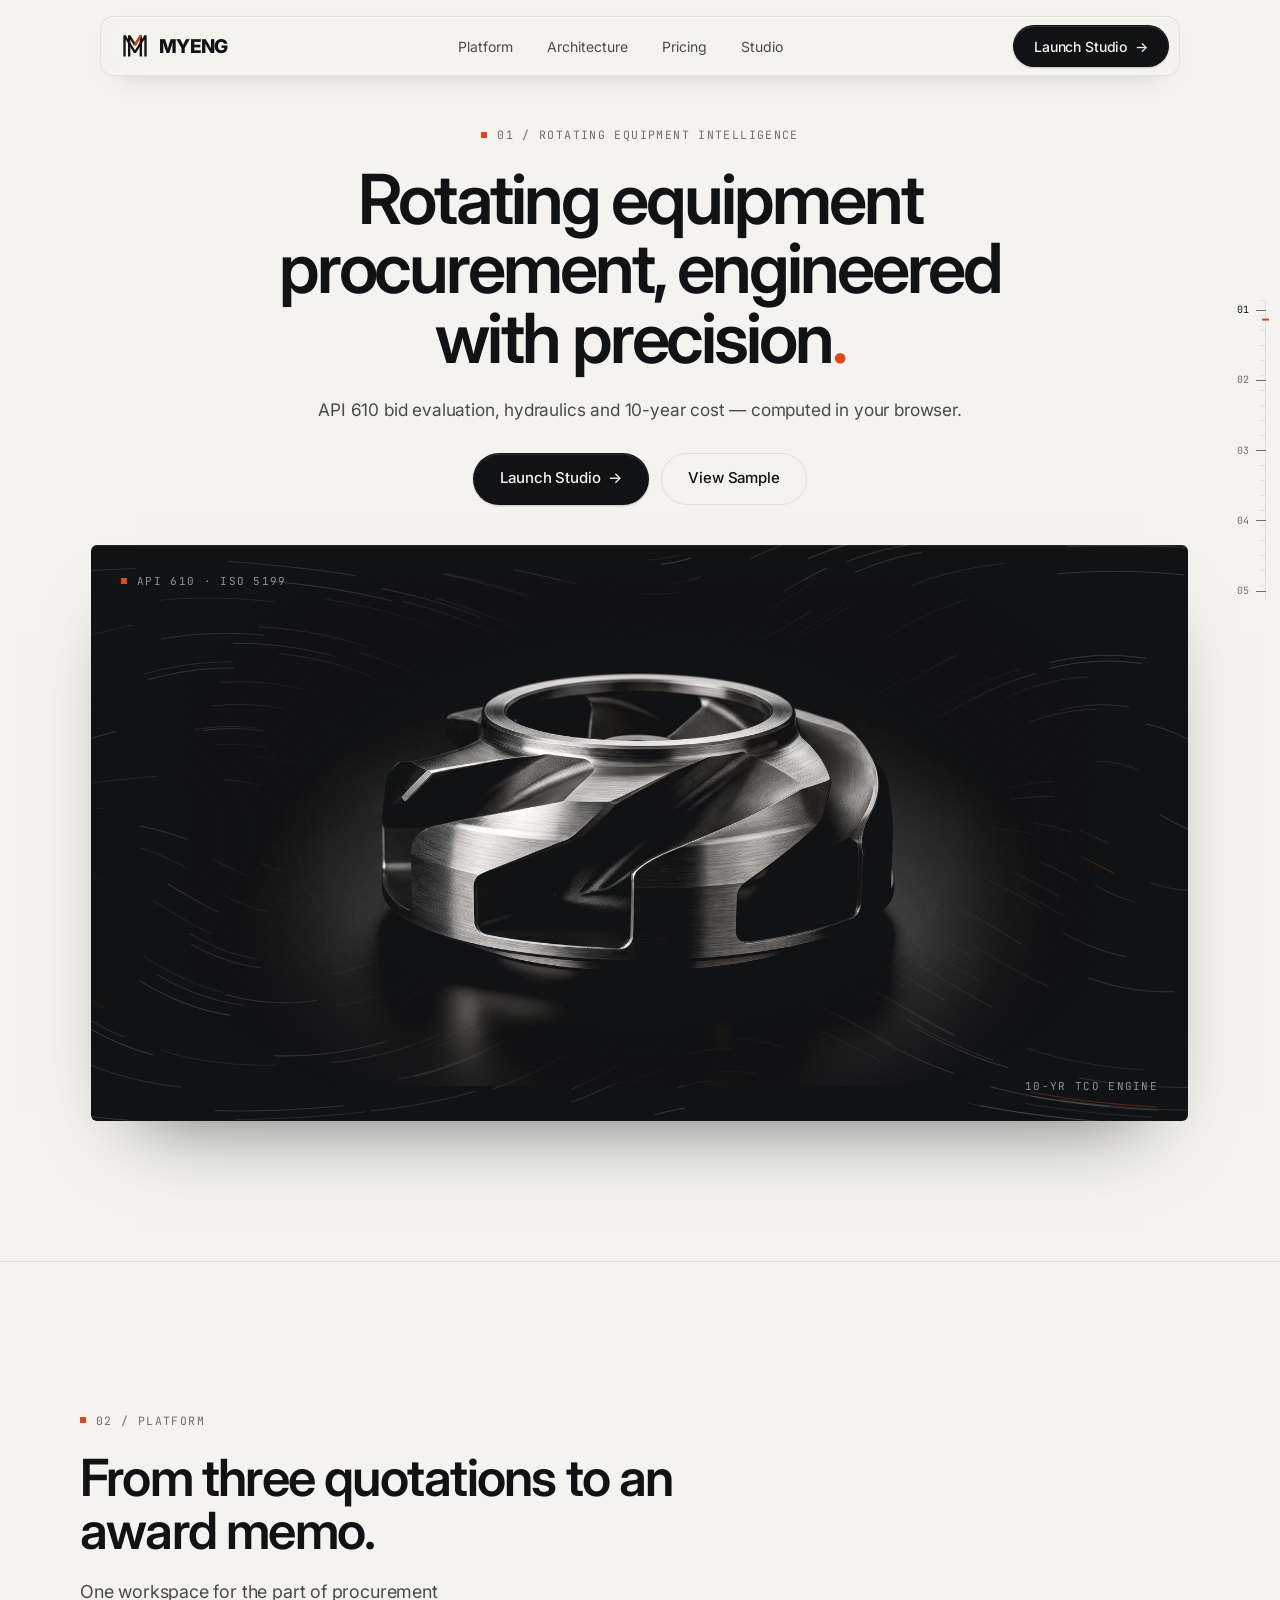
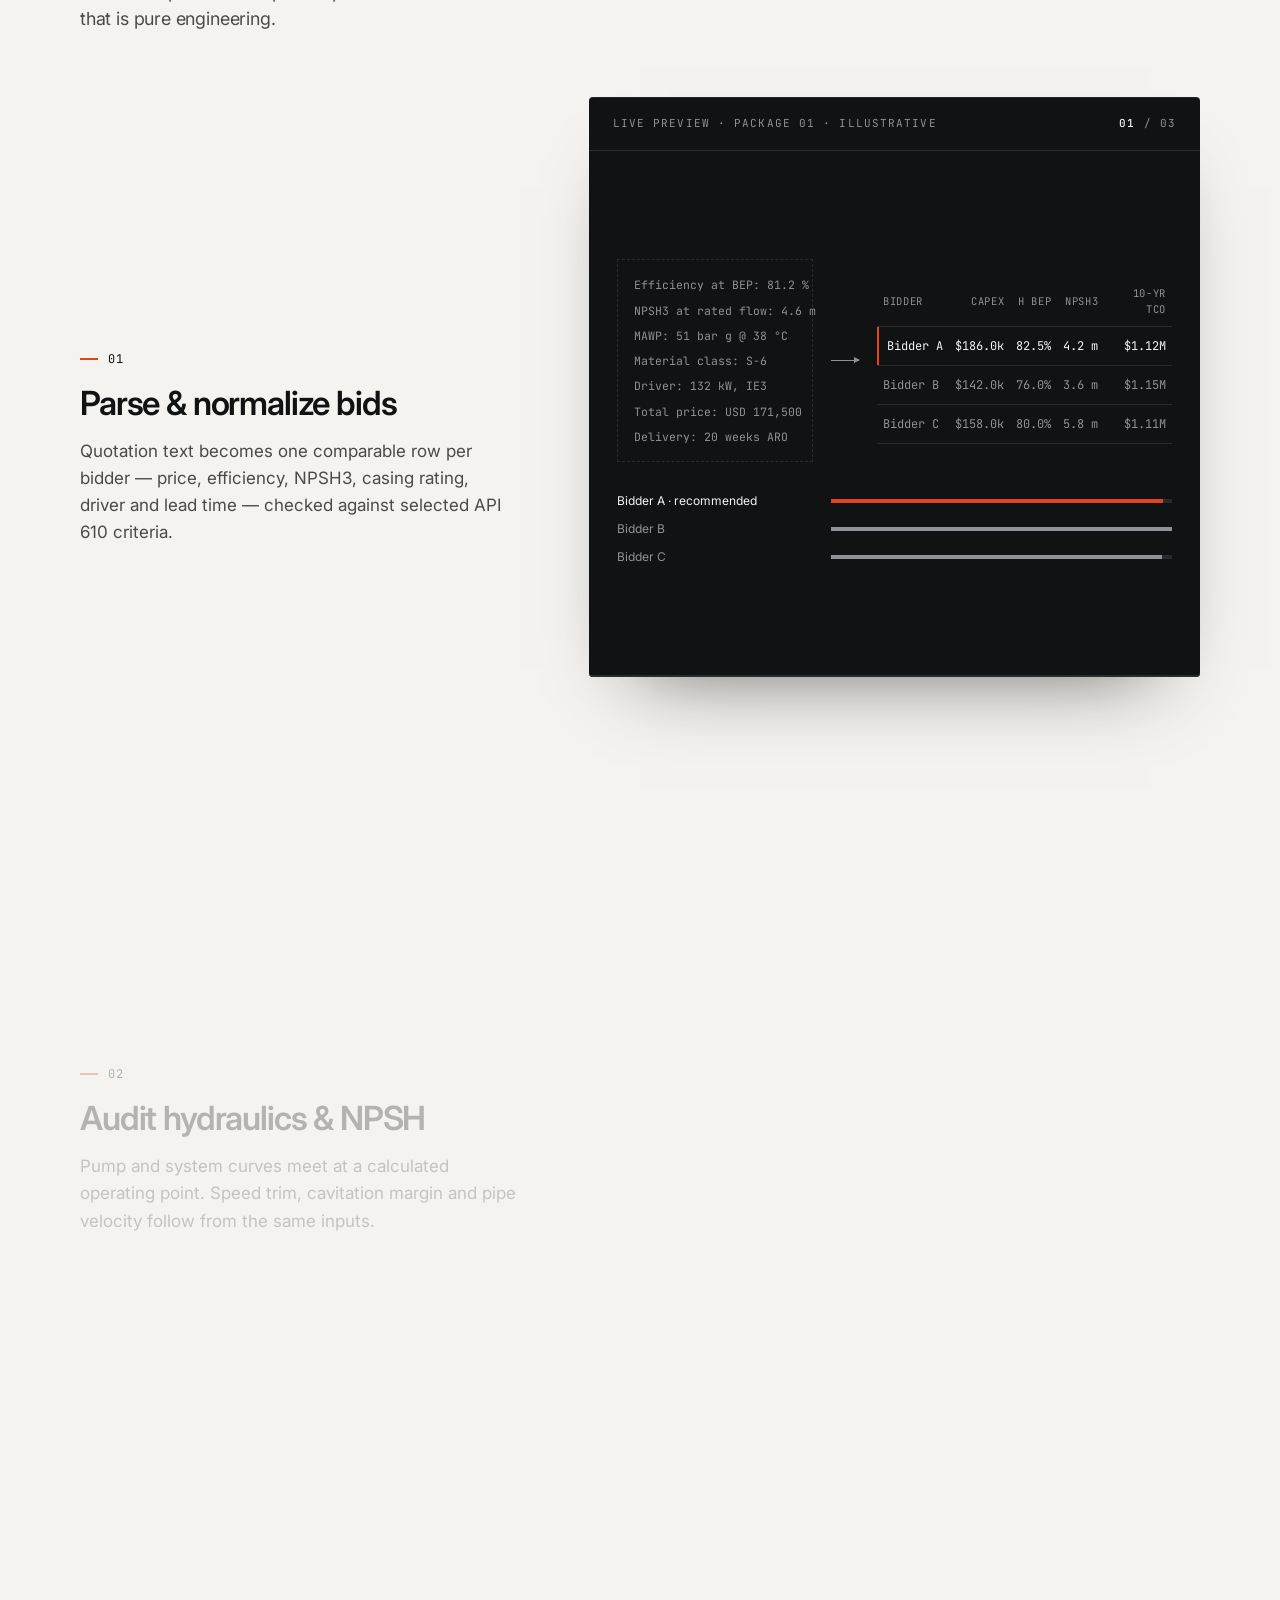
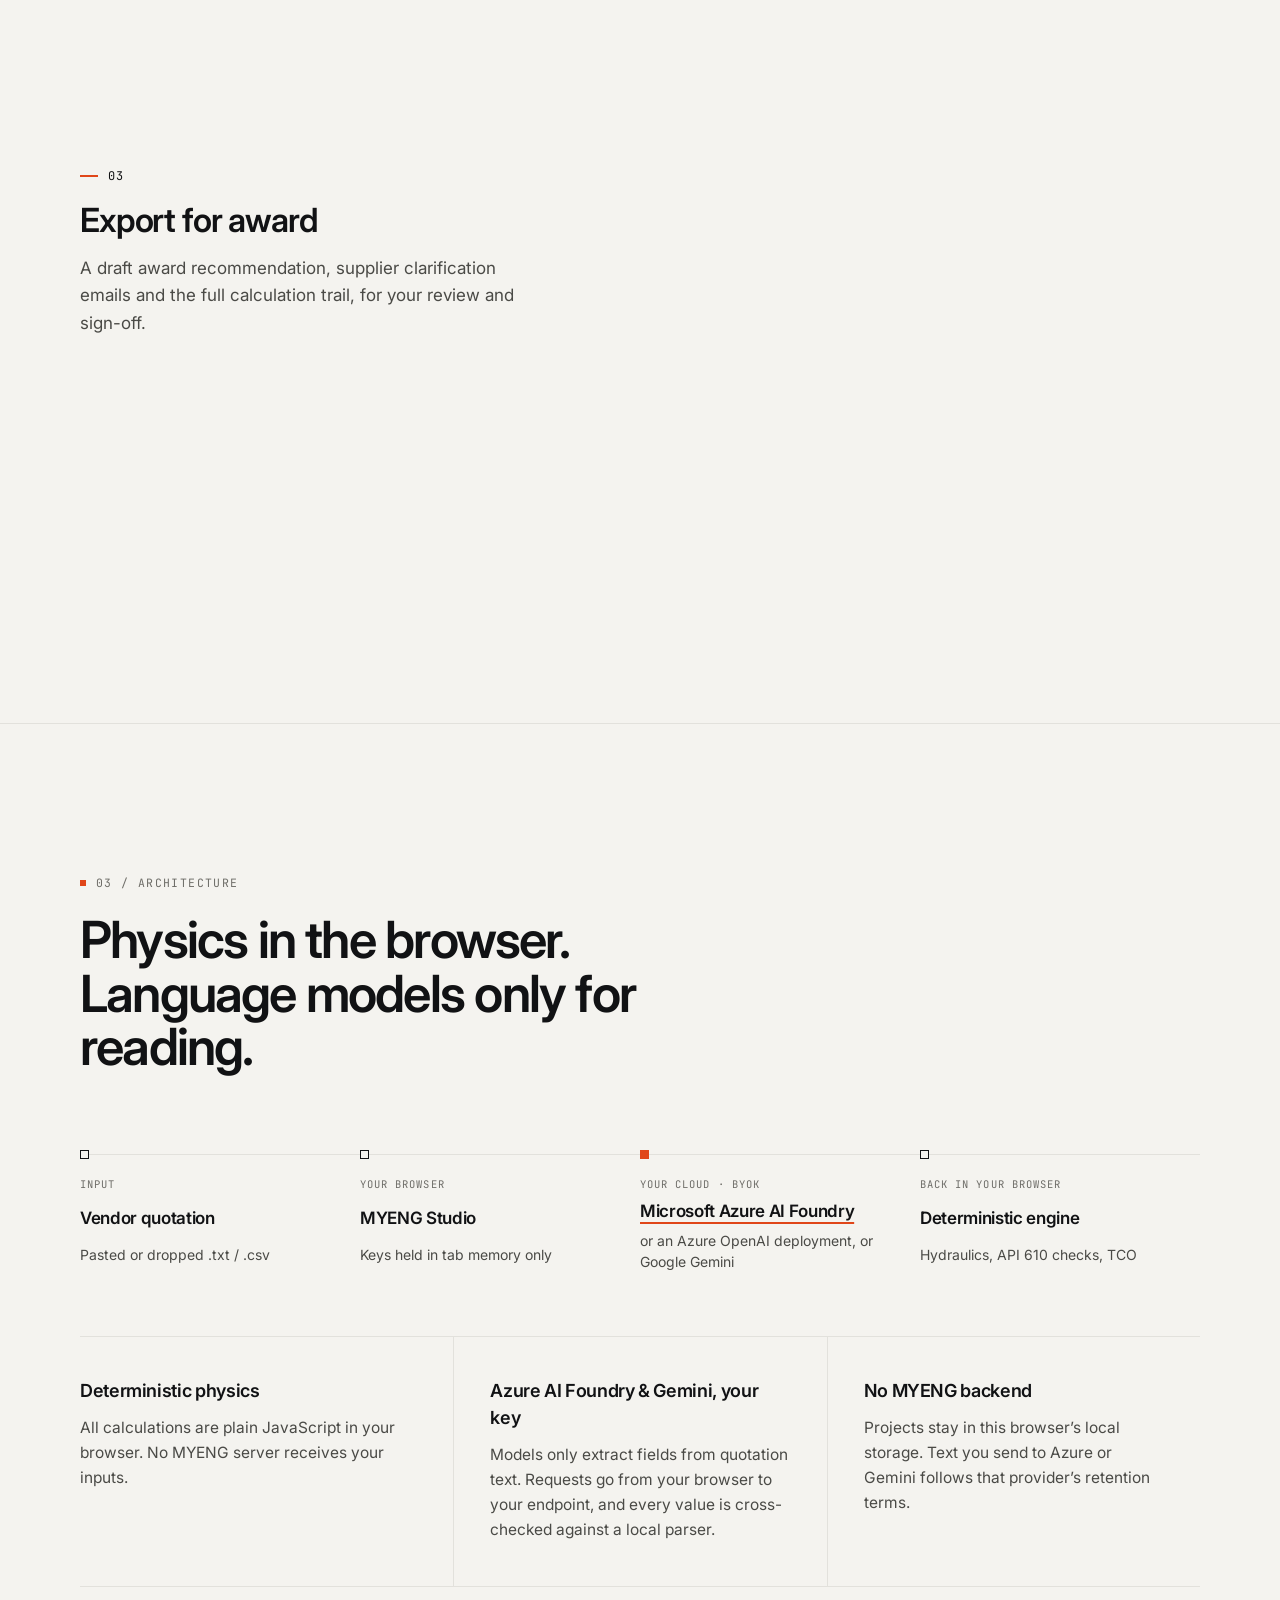
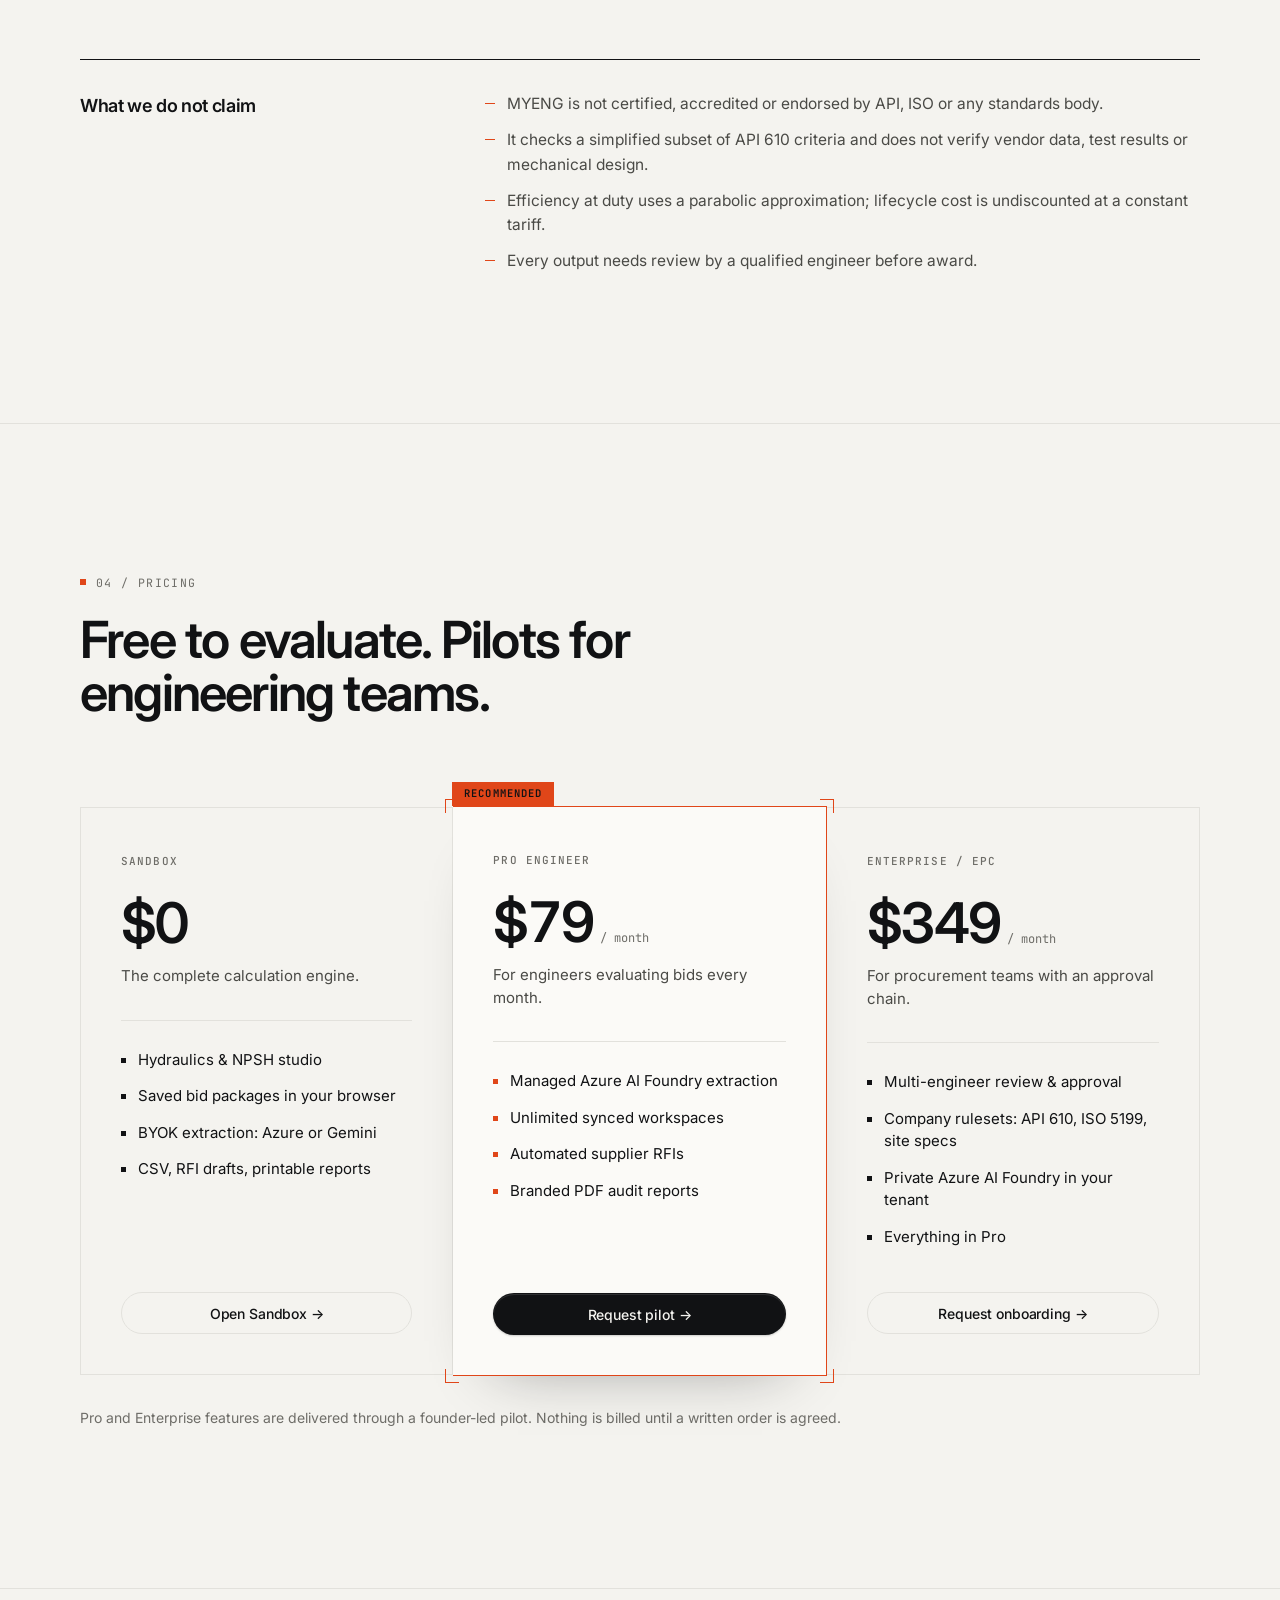
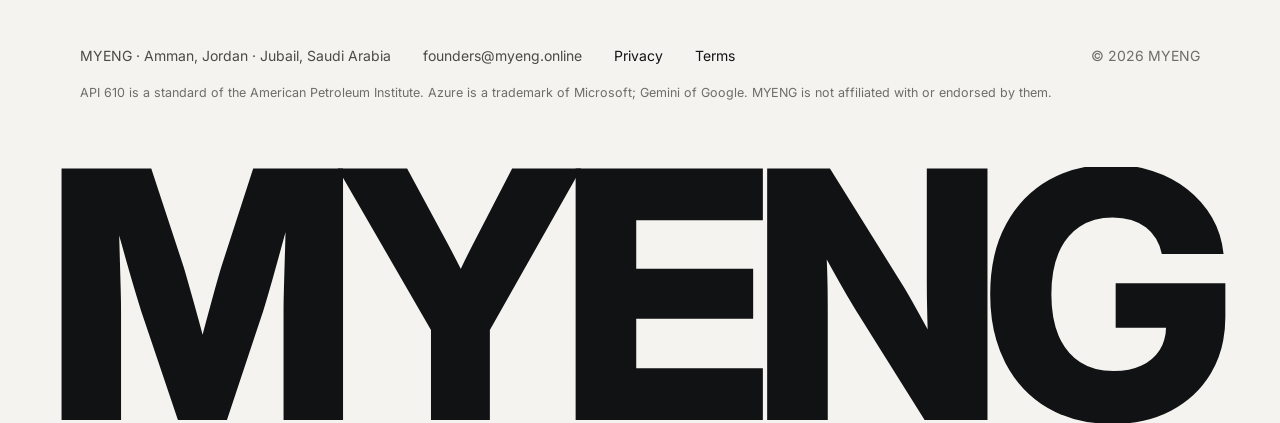
==== index.html @ e52bbe5c "Equipment twin, operating strip, and live QA fixes Live QA fixes - KPI counters: tracked tweens with" ====
<!DOCTYPE html>
<html lang="en">
<head>
<meta charset="utf-8">
<meta name="viewport" content="width=device-width, initial-scale=1">
<title>MYENG — Rotating Equipment Intelligence</title>
<meta name="description" content="Technical bid evaluation, API 610 compliance checks and 10-year lifecycle hydraulics for rotating equipment teams. Deterministic engineering math that runs in your browser.">
<link rel="canonical" href="https://myeng.online/">
<meta name="theme-color" content="#F4F3EF">
<meta property="og:type" content="website">
<meta property="og:title" content="MYENG — Rotating Equipment Intelligence">
<meta property="og:description" content="Pump technical bid evaluation, API 610 deviation checks, Darcy–Weisbach hydraulics and 10-year TCO — computed in the browser.">
<meta property="og:url" content="https://myeng.online/">
<link rel="icon" href="/favicon.svg" type="image/svg+xml">
<link rel="preconnect" href="https://fonts.googleapis.com">
<link rel="preconnect" href="https://fonts.gstatic.com" crossorigin>
<link href="https://fonts.googleapis.com/css2?family=Inter:wght@400;500;600;700;800&family=JetBrains+Mono:wght@400;500;600&display=swap" rel="stylesheet">
<link rel="stylesheet" href="/assets/css/myeng.css">
</head>
<body>

<svg width="0" height="0" style="position:absolute" aria-hidden="true" focusable="false">
  <defs>
    <symbol id="m-mark" viewBox="0 0 48 48">
      <g fill="none" stroke="currentColor" stroke-width="4" stroke-linejoin="bevel">
        <path d="M6 42V6l18 29L42 6v36"/>
        <path d="M14 42V6l10 16.1L34 6v36"/>
      </g>
      <path d="M24 22.1 34 6" fill="none" stroke="#E04619" stroke-width="4"/>
    </symbol>
  </defs>
</svg>

<a class="skip" href="#main">Skip to content</a>

<!-- =================================================================
     VIEW A — LANDING
     ================================================================= -->
<div class="site" id="site">

<header class="nav" id="top">
  <div class="nav__pill">
    <a class="brand" href="#top" aria-label="MYENG — back to top">
      <svg class="brand__mark" aria-hidden="true"><use href="#m-mark"/></svg>
      <span class="brand__word">MYENG</span>
    </a>
    <nav class="nav__links" aria-label="Primary">
      <a href="#platform">Platform</a>
      <a href="#architecture">Architecture</a>
      <a href="#pricing">Pricing</a>
      <a href="#studio" data-launch="tbe">Studio</a>
    </nav>
    <button class="pill pill--ink magnetic" type="button" data-launch="tbe">Launch Studio <span aria-hidden="true">→</span></button>
  </div>
</header>

<main id="main">

  <!-- HERO -->
  <section class="hero" aria-labelledby="hero-title" data-rail="01">
    <div class="wrap hero__text">
      <p class="eyebrow mono reveal">01 / Rotating Equipment Intelligence</p>
      <h1 class="hero__title" id="hero-title">
        <span class="ln"><span>Rotating equipment</span></span>
        <span class="ln"><span>procurement, engineered</span></span>
        <span class="ln"><span>with precision<i>.</i></span></span>
      </h1>
      <p class="hero__sub fade">API 610 bid evaluation, hydraulics and 10-year cost — computed in your browser.</p>
      <div class="hero__ctas fade">
        <button class="pill pill--ink pill--lg magnetic" type="button" data-launch="tbe">Launch Studio <span aria-hidden="true">→</span></button>
        <button class="pill pill--line pill--lg magnetic" type="button" data-load-sample>View Sample</button>
      </div>
    </div>

    <div class="wrap wrap--wide">
      <figure class="frame-hero tilt fade fade--frame" id="heroFrame" data-reticle="frame">
        <canvas class="flowfield" id="flowfield" aria-hidden="true"></canvas>
        <img src="/assets/impeller-hero.jpg" width="1600" height="893" alt="Machined closed centrifugal impeller in brushed stainless steel, photographed on black" decoding="async" fetchpriority="high">
        <figcaption class="corner corner--tl mono"><i></i>API 610 · ISO 5199</figcaption>
        <span class="corner corner--br mono" aria-hidden="true">10-YR TCO ENGINE</span>
      </figure>
    </div>
  </section>

  <!-- 02 · STORY (sticky scrollytelling) -->
  <section class="story" id="platform" aria-labelledby="story-title" data-rail="02">
    <div class="wrap">
      <header class="story__head">
        <p class="eyebrow mono reveal">02 / Platform</p>
        <h2 class="h2 reveal" id="story-title">From three quotations to an award memo.</h2>
        <p class="lead reveal">One workspace for the part of procurement that is pure engineering.</p>
      </header>
      <div class="scrolly">
        <ol class="scrolly__steps">
          <li class="sstep is-active" data-step="0">
            <span class="sstep__n mono">01</span>
            <h3>Parse &amp; normalize bids</h3>
            <p>Quotation text becomes one comparable row per bidder — price, efficiency, NPSH3, casing rating, driver and lead time — checked against selected API 610 criteria.</p>
            <div class="sstep__media" data-media="0"></div>
          </li>
          <li class="sstep" data-step="1">
            <span class="sstep__n mono">02</span>
            <h3>Audit hydraulics &amp; NPSH</h3>
            <p>Pump and system curves meet at a calculated operating point. Speed trim, cavitation margin and pipe velocity follow from the same inputs.</p>
            <div class="sstep__media" data-media="1"></div>
          </li>
          <li class="sstep" data-step="2">
            <span class="sstep__n mono">03</span>
            <h3>Export for award</h3>
            <p>A draft award recommendation, supplier clarification emails and the full calculation trail, for your review and sign-off.</p>
            <div class="sstep__media" data-media="2"></div>
          </li>
        </ol>
        <div class="scrolly__stage">
          <div class="stage" aria-hidden="true">
            <div class="stage__bar mono"><span>Live preview · Package 01 · illustrative</span><span><b id="stageIdx">01</b> / 03</span></div>
            <div class="stage__frames" id="stageFrames"></div>
            <div class="stage__prog"><i id="stageProg"></i></div>
          </div>
        </div>
      </div>
    </div>
  </section>

  <!-- 03 · ARCHITECTURE -->
  <section class="band" id="architecture" aria-labelledby="arch-title" data-rail="03">
    <div class="wrap">
      <p class="eyebrow mono reveal">03 / Architecture</p>
      <h2 class="h2 reveal" id="arch-title">Physics in the browser. Language models only for reading.</h2>

      <div class="flowline reveal" aria-label="Data flow">
        <div class="node"><span class="mono">Input</span><b>Vendor quotation</b><em>Pasted or dropped .txt / .csv</em></div>
        <div class="node"><span class="mono">Your browser</span><b>MYENG Studio</b><em>Keys held in tab memory only</em></div>
        <div class="node node--azure"><span class="mono">Your cloud · BYOK</span><b>Microsoft Azure AI Foundry</b><em>or an Azure OpenAI deployment, or Google Gemini</em></div>
        <div class="node"><span class="mono">Back in your browser</span><b>Deterministic engine</b><em>Hydraulics, API 610 checks, TCO</em></div>
      </div>

      <div class="band__row">
        <div class="band__cell reveal"><h3>Deterministic physics</h3><p>All calculations are plain JavaScript in your browser. No MYENG server receives your inputs.</p></div>
        <div class="band__cell reveal"><h3>Azure AI Foundry &amp; Gemini, your key</h3><p>Models only extract fields from quotation text. Requests go from your browser to your endpoint, and every value is cross-checked against a local parser.</p></div>
        <div class="band__cell reveal"><h3>No MYENG backend</h3><p>Projects stay in this browser’s local storage. Text you send to Azure or Gemini follows that provider’s retention terms.</p></div>
      </div>

      <div class="claims reveal">
        <h3>What we do not claim</h3>
        <ul>
          <li>MYENG is not certified, accredited or endorsed by API, ISO or any standards body.</li>
          <li>It checks a simplified subset of API 610 criteria and does not verify vendor data, test results or mechanical design.</li>
          <li>Efficiency at duty uses a parabolic approximation; lifecycle cost is undiscounted at a constant tariff.</li>
          <li>Every output needs review by a qualified engineer before award.</li>
        </ul>
      </div>
    </div>
  </section>

  <!-- 04 · PRICING -->
  <section class="pricing" id="pricing" aria-labelledby="pricing-title" data-rail="04">
    <div class="wrap">
      <p class="eyebrow mono reveal">04 / Pricing</p>
      <h2 class="h2 reveal" id="pricing-title">Free to evaluate. Pilots for engineering teams.</h2>
      <div class="plans reveal">
        <article class="plan">
          <h3>Sandbox</h3>
          <p class="price">$0</p>
          <p class="plan__line">The complete calculation engine.</p>
          <ul>
            <li>Hydraulics &amp; NPSH studio</li>
            <li>Saved bid packages in your browser</li>
            <li>BYOK extraction: Azure or Gemini</li>
            <li>CSV, RFI drafts, printable reports</li>
          </ul>
          <button class="pill pill--line pill--block" type="button" data-launch="tbe">Open Sandbox →</button>
        </article>
        <article class="plan plan--feature">
          <span class="plan__tab mono">Recommended</span>
          <h3>Pro Engineer</h3>
          <p class="price">$79<small>/ month</small></p>
          <p class="plan__line">For engineers evaluating bids every month.</p>
          <ul>
            <li>Managed Azure AI Foundry extraction</li>
            <li>Unlimited synced workspaces</li>
            <li>Automated supplier RFIs</li>
            <li>Branded PDF audit reports</li>
          </ul>
          <button class="pill pill--ink pill--block magnetic" type="button" data-pilot="pro">Request pilot →</button>
        </article>
        <article class="plan">
          <h3>Enterprise / EPC</h3>
          <p class="price">$349<small>/ month</small></p>
          <p class="plan__line">For procurement teams with an approval chain.</p>
          <ul>
            <li>Multi-engineer review &amp; approval</li>
            <li>Company rulesets: API 610, ISO 5199, site specs</li>
            <li>Private Azure AI Foundry in your tenant</li>
            <li>Everything in Pro</li>
          </ul>
          <button class="pill pill--line pill--block" type="button" data-pilot="enterprise">Request onboarding →</button>
        </article>
      </div>
      <p class="fine reveal">Pro and Enterprise features are delivered through a founder-led pilot. Nothing is billed until a written order is agreed.</p>
    </div>
  </section>
</main>

<footer class="foot" id="contact" data-rail="05">
  <div class="wrap foot__line">
    <span>MYENG · Amman, Jordan · Jubail, Saudi Arabia</span>
    <a href="mailto:founders@myeng.online">founders@myeng.online</a>
    <button class="linkbtn linkbtn--ink" type="button" data-legal="privacy">Privacy</button>
    <button class="linkbtn linkbtn--ink" type="button" data-legal="terms">Terms</button>
    <span class="foot__copy">© <span id="year">2026</span> MYENG</span>
  </div>
  <p class="wrap foot__tm">API 610 is a standard of the American Petroleum Institute. Azure is a trademark of Microsoft; Gemini of Google. MYENG is not affiliated with or endorsed by them.</p>
  <div class="wordmark" aria-hidden="true"><span>MYENG</span></div>
</footer>
</div>

<!-- Vernier scroll rail & CAD reticle (desktop, decorative) -->
<nav class="rail" id="rail" aria-label="Section index">
  <a href="#top" data-target="top"><span class="mono">01</span></a>
  <a href="#platform" data-target="platform"><span class="mono">02</span></a>
  <a href="#architecture" data-target="architecture"><span class="mono">03</span></a>
  <a href="#pricing" data-target="pricing"><span class="mono">04</span></a>
  <a href="#contact" data-target="contact"><span class="mono">05</span></a>
  <i class="rail__ind" id="railInd" aria-hidden="true"></i>
</nav>
<div class="reticle" id="reticle" aria-hidden="true"><i></i><span class="reticle__lab mono" id="reticleLab"></span></div>

<!-- =================================================================
     VIEW B — FULL-SCREEN STUDIO  (#studio)
     ================================================================= -->
<section class="app" id="app" aria-label="MYENG Studio" tabindex="-1" inert>
  <header class="app__bar">
    <button class="app__back" type="button" id="btnBack"><span aria-hidden="true">←</span> Back to site</button>
    <div class="app__brand">
      <svg class="brand__mark" aria-hidden="true"><use href="#m-mark"/></svg>
      <span class="brand__word">MYENG</span>
      <span class="app__title mono">Studio</span>
    </div>
    <div class="proj" id="proj">
      <button class="proj__btn" type="button" id="projBtn" aria-haspopup="true" aria-expanded="false" aria-controls="projMenu">
        <span class="proj__k mono">Bid package</span>
        <span class="proj__name" id="projName">—</span>
        <span class="proj__caret" aria-hidden="true"></span>
      </button>
      <div class="proj__menu" id="projMenu" hidden>
        <p class="proj__h mono">Bid packages · saved in this browser</p>
        <ul class="proj__list" id="projList"></ul>
        <div class="proj__rename" id="projRenameWrap" hidden>
          <label class="sr" for="projRename">Package name</label>
          <input type="text" id="projRename" maxlength="90" autocomplete="off">
          <button class="pill pill--verm" type="button" id="projRenameSave">Save</button>
        </div>
        <div class="proj__actions">
          <button type="button" data-pa="rename">Rename</button>
          <button type="button" data-pa="duplicate">Duplicate</button>
          <button type="button" data-pa="delete">Delete</button>
        </div>
        <p class="proj__h mono">New from template</p>
        <div class="proj__new">
          <button type="button" data-pa="new" data-t="p01">API 610 process pump · 420 m³/h @ 68 m</button>
          <button type="button" data-pa="new" data-t="p02">ISO 5199 cooling water · 180 m³/h @ 42 m</button>
        </div>
        <p class="proj__note">Stored with localStorage on this device only. Never uploaded. <button class="linkbtn" type="button" data-pa="clear">Clear local data</button></p>
      </div>
    </div>
    <div class="tabs" role="tablist" aria-label="Studio workspaces">
      <button role="tab" id="tab-tbe" aria-controls="panel-tbe" aria-selected="true" data-tab="tbe">TBE Matrix</button>
      <button role="tab" id="tab-hyd" aria-controls="panel-hyd" aria-selected="false" tabindex="-1" data-tab="hyd">Hydraulics &amp; NPSH</button>
      <button role="tab" id="tab-ai" aria-controls="panel-ai" aria-selected="false" tabindex="-1" data-tab="ai">Datasheet Parser</button>
      <span class="tabs__ink" aria-hidden="true"></span>
    </div>
    <button class="pill pill--verm" type="button" id="btnAudit">Export Audit Report</button>
  </header>
  <div class="app__case mono">
    <span><b class="tag" id="caseTag">Illustrative template</b> <span id="caseTitle">—</span> · <span id="tabHorizon">10</span>-yr horizon <span class="saved" id="savedState"></span></span>
    <span class="app__caseactions">
      <span class="dim">Every field is editable · autosaved locally</span>
      <button class="linkbtn" type="button" id="btnResetTpl">Reset to template</button>
    </span>
  </div>
  <div class="app__body">
      <!-- TAB 1 — TBE -->
      <div class="tabpanel" role="tabpanel" id="panel-tbe" aria-labelledby="tab-tbe">
        <div class="tbe">
          <aside class="controls controls--2">
            <div class="ctl-group">
              <h3 class="ctl-h mono">Duty &amp; Economics</h3>
              <div id="dutySliders"></div>
            </div>
            <details class="ctl-group basis" open>
              <summary class="ctl-h mono">Project Basis &amp; Spec Limits</summary>
              <div class="fields">
                <label class="field"><span>Fluid density ρ</span><input type="number" step="1" min="500" data-path="basis.rho"><em>kg/m³</em></label>
                <label class="field"><span>Min. efficiency at duty</span><input type="number" step="0.5" min="0" data-path="basis.minEff"><em>%</em></label>
                <label class="field"><span>Required material class</span><select data-path="basis.material" data-type="text" id="reqMaterial"></select><em>API 610</em></label>
                <label class="field"><span>Min. casing MAWP</span><input type="number" step="1" min="0" data-path="basis.minMawp"><em>bar(g)</em></label>
                <label class="field"><span>Max. lead time</span><input type="number" step="1" min="1" data-path="basis.maxLead"><em>weeks</em></label>
                <label class="field"><span>Grid emission factor</span><input type="number" step="0.01" min="0" data-path="basis.ef"><em>kg CO₂/kWh</em></label>
              </div>
              <p class="note">NPSHa for the matrix (<b class="mono" id="tbeNpsha">—</b>) is taken from the suction system in the Hydraulics tab at rated flow.</p>
            </details>
          </aside>

          <div class="tbe__main">
            <div class="kpis" id="tbeKpis"></div>
            <div class="estrip" id="estrip" aria-label="Operating twin for the recommended bid">
              <canvas class="estrip__imp" id="stripImp" aria-hidden="true"></canvas>
              <div class="estrip__txt">
                <span class="estrip__k mono">Operating twin · recommended bid</span>
                <b id="stripName">—</b>
                <span class="estrip__meta mono" id="stripMeta">—</span>
              </div>
              <div class="estrip__bar">
                <div class="ebar" aria-hidden="true"><span class="ebar__capex" id="ebCapex"></span><span class="ebar__energy" id="ebEnergy"></span><span class="ebar__maint" id="ebMaint"></span></div>
                <div class="ebar__leg mono"><span><i class="lg lg--capex"></i>CapEx <b id="ebCapexP">—</b></span><span><i class="lg lg--energy"></i>Electricity <b id="ebEnergyP">—</b></span><span><i class="lg lg--maint"></i>Maintenance <b id="ebMaintP">—</b></span></div>
              </div>
            </div>
            <div class="matrix-wrap" tabindex="0" aria-label="Technical bid evaluation matrix (scrolls horizontally on small screens)">
              <table class="matrix" id="matrix"></table>
            </div>
            <div class="tco-bars" id="tcoBars" aria-label="Lifecycle cost composition"></div>
            <div class="deliverables">
              <span class="mono dim">Procurement deliverables</span>
              <div class="deliverables__btns">
                <button class="btn btn--paper" type="button" id="btnAward">Award Recommendation Report</button>
                <button class="btn btn--ghost" type="button" id="btnRfi">Supplier RFI Email Draft</button>
                <button class="btn btn--ghost" type="button" id="btnCsv">Export CSV</button>
              </div>
            </div>
            <details class="formulas">
              <summary class="mono">Formulas &amp; assumptions</summary>
              <div class="formulas__body mono">
                <p>P<sub>h</sub> = ρ · g · Q · H / 3.6×10⁶ [kW], g = 9.81 m/s²</p>
                <p>η<sub>duty</sub> = η<sub>BEP</sub> · r(2 − r), r = Q / Q<sub>BEP</sub> — parabolic part-load approximation</p>
                <p>P<sub>shaft</sub> = P<sub>h</sub> / η<sub>duty</sub> · P<sub>in</sub> = P<sub>h</sub> / (η<sub>duty</sub> · η<sub>motor</sub>)</p>
                <p>E<sub>yr</sub> = P<sub>in</sub> · hours · tariff · TCO = CapEx + n·E<sub>yr</sub> + n·Maint (undiscounted, constant tariff)</p>
                <p>CO₂ = P<sub>in</sub> · hours · EF / 1000 [t/yr]</p>
                <p>Driver check (API 610): nameplate ≥ P<sub>shaft</sub> × 1.25 (&lt;22 kW) / 1.15 (22–55 kW) / 1.10 (&gt;55 kW)</p>
                <p>Rated flow 80–110% of BEP (minor), outside 70–120% (major) · NPSH margin ≥ 1.0 m · Material class ranking simplified from API 610 Annex H</p>
                <p>Recommendation = lowest TCO among bids with no major deviation. Commercial flags do not affect compliance.</p>
              </div>
            </details>
          </div>
        </div>
      </div>

      <!-- TAB 2 — HYDRAULICS -->
      <div class="tabpanel" role="tabpanel" id="panel-hyd" aria-labelledby="tab-hyd" hidden>
        <div class="hyd">
          <aside class="controls controls--3">
            <div class="ctl-group">
            <h3 class="ctl-h mono">Discharge System</h3>
            <div class="fields">
              <label class="field"><span>Pipe ID</span><input type="number" step="0.1" min="10" data-path="hyd.D"><em>mm</em></label>
              <label class="field"><span>Equivalent length</span><input type="number" step="1" min="1" data-path="hyd.L"><em>m</em></label>
              <label class="field"><span>Absolute roughness ε</span><input type="number" step="0.005" min="0" data-path="hyd.eps"><em>mm</em></label>
              <label class="field"><span>Static head</span><input type="number" step="0.5" data-path="hyd.zStatic" data-allow-neg><em>m</em></label>
              <label class="field"><span>Minor losses ΣK</span><input type="number" step="0.5" min="0" data-path="hyd.K"><em>—</em></label>
              <label class="field"><span>Dynamic viscosity μ</span><input type="number" step="0.1" min="0.01" data-path="hyd.mu"><em>cP</em></label>
              <label class="field"><span>Fluid density ρ</span><input type="number" step="1" min="500" data-path="basis.rho"><em>kg/m³</em></label>
            </div>
            </div>
            <div class="ctl-group">
            <h3 class="ctl-h mono">Suction / NPSH</h3>
            <div class="fields">
              <label class="field"><span>Suction vessel pressure</span><input type="number" step="0.1" min="1" data-path="hyd.Psurf"><em>kPa abs</em></label>
              <label class="field"><span>Vapour pressure</span><input type="number" step="0.01" min="0" data-path="hyd.Pvap"><em>kPa abs</em></label>
              <label class="field"><span>Liquid level above impeller eye</span><input type="number" step="0.1" data-path="hyd.zs" data-allow-neg><em>m</em></label>
              <label class="field"><span>Suction pipe ID</span><input type="number" step="0.1" min="10" data-path="hyd.Ds"><em>mm</em></label>
              <label class="field"><span>Suction length</span><input type="number" step="0.5" min="0" data-path="hyd.Ls"><em>m</em></label>
              <label class="field"><span>Suction ΣK</span><input type="number" step="0.1" min="0" data-path="hyd.Ks"><em>—</em></label>
            </div>
            </div>
            <div class="ctl-group">
            <h3 class="ctl-h mono">Pump</h3>
            <div class="fields">
              <label class="field field--wide field--vendor"><span>Pump curve from bid</span><select id="hydVendor"></select></label>
              <label class="field"><span>Shutoff / rated head</span><input type="number" step="0.01" min="1.02" data-path="hyd.shutoff"><em>×</em></label>
              <label class="field"><span>VFD efficiency</span><input type="number" step="0.5" min="50" max="100" data-path="hyd.vfdEff"><em>%</em></label>
            </div>
            </div>
          </aside>

          <div class="hyd__main">
            <section class="twin" id="twin" aria-label="Live equipment telemetry twin">
              <header class="twin__head mono">
                <span><i class="tick"></i>Live equipment telemetry twin</span>
                <span class="twin__alerts" id="twinAlerts" aria-live="polite"></span>
              </header>
              <div class="twin__stage">
                <canvas id="twinCanvas" role="img" aria-label="Cross-section of the active pump train: suction, rotating impeller, volute, discharge, motor and VFD, animated from the current hydraulic results"></canvas>
              </div>
              <dl class="twin__tags" id="twinTags"></dl>
            </section>
            <div class="chart-card">
              <div class="chart-card__head mono">
                <span>H–Q · System resistance · Operating point</span>
                <span class="legend"><i class="key key--v"></i>Pump @ speed <i class="key key--vd"></i>Pump 100% <i class="key key--w"></i>System <i class="key key--g"></i><span class="nt">η</span></span>
              </div>
              <div class="chart-host">
                <svg id="hqChart" class="chart" viewBox="0 0 760 440" role="img" aria-label="Interactive pump head-capacity and system resistance chart"></svg>
                <div class="chart-tip mono" id="chartTip" hidden></div>
              </div>
              <div id="vfdSlider" class="vfd"></div>
            </div>
            <div class="hyd__readouts" id="hydReadouts"></div>
            <div class="checks" id="hydChecks"></div>
          </div>
        </div>
      </div>

      <!-- TAB 3 — PARSER -->
      <div class="tabpanel" role="tabpanel" id="panel-ai" aria-labelledby="tab-ai" hidden>
        <div class="parser">
          <div class="parser__input">
            <div class="parser__head">
              <h3 class="ctl-h mono">Raw vendor quotation text</h3>
              <div class="parser__head-btns">
                <button class="btn btn--ghost btn--sm" type="button" id="btnUpload">Upload .txt / .csv</button>
                <input type="file" id="fileQuote" accept=".txt,.csv,text/plain,text/csv" hidden>
                <button class="btn btn--ghost btn--sm" type="button" id="btnSampleQuote">Insert Sample Raw Vendor Quote</button>
                <button class="btn btn--ghost btn--sm" type="button" id="btnClearQuote">Clear</button>
              </div>
            </div>
            <div class="drop" id="dropZone">
              <textarea id="quoteText" class="mono" spellcheck="false" aria-label="Raw vendor quotation text" placeholder="Paste the technical/commercial section of a pump quotation — or drop a .txt / .csv file here…"></textarea>
              <div class="drop__overlay mono" aria-hidden="true"><span>Drop .txt or .csv to load</span></div>
            </div>
            <p class="note">Text is processed in this tab. With the local parser nothing leaves your browser. With a cloud provider, the text is sent directly from your browser to the endpoint you configure, under your account and that provider's data terms.</p>
          </div>

          <div class="parser__cfg">
            <h3 class="ctl-h mono">Extraction engine</h3>
            <div class="seg" role="radiogroup" aria-label="Extraction engine">
              <label><input type="radio" name="engine" value="local" checked><span>Local parser</span></label>
              <label><input type="radio" name="engine" value="azure"><span>Microsoft Azure</span></label>
              <label><input type="radio" name="engine" value="gemini"><span>Google Gemini</span></label>
            </div>

            <div class="engine-cfg" data-engine="local">
              <p class="note">Deterministic regular-expression parser. Recognises common quotation phrasing for price, BEP efficiency and flow, NPSH3/NPSHr, MAWP, material class, motor rating and efficiency, maintenance allowance and lead time. No key required.</p>
            </div>
            <div class="engine-cfg" data-engine="azure" hidden>
              <p class="note azure-note"><b>Microsoft Azure AI Foundry</b> model inference or an <b>Azure OpenAI</b> deployment, called directly from this tab with your credentials.</p>
              <div class="fields">
                <label class="field field--wide"><span>API surface</span>
                  <select id="azMode">
                    <option value="foundry">Azure AI Foundry · model inference (/models/chat/completions)</option>
                    <option value="aoai">Azure OpenAI · deployment (/openai/deployments/…)</option>
                    <option value="v1">Azure OpenAI · v1 API (/openai/v1/chat/completions)</option>
                  </select></label>
                <label class="field field--wide"><span>Endpoint URL</span><input type="url" id="azEndpoint" placeholder="https://your-resource.services.ai.azure.com" autocomplete="off"></label>
                <label class="field field--wide"><span>Deployment / model name</span><input type="text" id="azDeployment" placeholder="gpt-4o" autocomplete="off"></label>
                <label class="field field--wide" id="azVersionWrap"><span>API version</span><input type="text" id="azVersion" value="2024-05-01-preview" autocomplete="off"></label>
                <label class="field field--wide"><span>Authentication</span>
                  <select id="azAuth">
                    <option value="key">API key (api-key header)</option>
                    <option value="entra">Microsoft Entra ID access token (Bearer)</option>
                  </select></label>
                <label class="field field--wide"><span id="azKeyLabel">API key</span><input type="password" id="azKey" placeholder="Held in page memory only" autocomplete="off"></label>
              </div>
            </div>
            <div class="engine-cfg" data-engine="gemini" hidden>
              <div class="fields">
                <label class="field field--wide"><span>Model</span>
                  <select id="gmModel">
                    <option value="gemini-2.5-flash">gemini-2.5-flash</option>
                    <option value="gemini-2.5-pro">gemini-2.5-pro</option>
                    <option value="gemini-2.5-flash-lite">gemini-2.5-flash-lite</option>
                    <option value="custom">Other (enter model id)</option>
                  </select></label>
                <label class="field field--wide" id="gmCustomWrap" hidden><span>Model id</span><input type="text" id="gmCustom" placeholder="gemini-…" autocomplete="off"></label>
                <label class="field field--wide"><span>API key</span><input type="password" id="gmKey" placeholder="Held in page memory only" autocomplete="off"></label>
              </div>
              <p class="note">Unpaid Gemini API tiers may use submitted content to improve Google products. Use a paid key or the local parser for confidential pricing.</p>
            </div>
            <p class="keynote mono"><span class="dot"></span>Keys live in JavaScript memory for this tab only — never written to storage, cookies or any MYENG server. Reloading the page clears them.</p>
            <div class="parser__run">
              <button class="btn btn--verm" type="button" id="btnParse">Parse datasheet</button>
              <button class="linkbtn" type="button" id="btnForgetKeys">Forget keys</button>
            </div>
            <p class="status mono" id="parseStatus" role="status" aria-live="polite">Ready.</p>
          </div>

          <div class="parser__out">
            <div class="parser__outhead">
              <h3 class="ctl-h mono">Structured result</h3>
              <div class="parser__insert">
                <label class="mono dim" for="slotSelect">Insert into</label>
                <select id="slotSelect"></select>
                <button class="btn btn--paper btn--sm" type="button" id="btnInsert" disabled>Insert into TBE Matrix →</button>
              </div>
            </div>
            <div class="matrix-wrap">
              <table class="ptable" id="parseTable"></table>
            </div>
          </div>
        </div>
      </div>

  </div>
</section>

<dialog class="modal" id="modal" aria-labelledby="modalTitle">
  <div class="modal__bar">
    <h2 class="modal__title mono" id="modalTitle">—</h2>
    <div class="modal__actions" id="modalActions"></div>
    <button class="modal__close" type="button" id="modalClose" aria-label="Close"><svg viewBox="0 0 16 16" width="16" height="16" aria-hidden="true"><path d="M3 3l10 10M13 3L3 13" stroke="currentColor" stroke-width="1.6" stroke-linecap="square" fill="none"/></svg></button>
  </div>
  <div class="modal__body" id="modalBody"></div>
</dialog>

<div class="toast mono" id="toast" role="status" aria-live="polite" hidden></div>

<script src="/assets/js/engine.js"></script>
<script src="/assets/js/twin.js"></script>
<script src="/assets/js/app.js"></script>
</body>
</html>
---- assets/css/myeng.css ----
/* MYENG — REV 04 · Visual system
   Ceramic Stone #F4F3EF · Brushed Aluminum #E2E1DC · Obsidian #111214
   Carbon Slate #181A1E · Dark hairline #282B31 · Labels #6E6D68 / #8E9196
   Vermilion #E04619 — the only chromatic accent. */

:root {
  --stone: #F4F3EF;
  --alu: #E2E1DC;
  --ink: #111214;
  --carbon: #181A1E;
  --hair-d: #282B31;
  --muted: #6E6D68;
  --muted-d: #8E9196;
  --verm: #E04619;
  --text-2: #4A4A46;
  --paper: #FBFAF7;
  --sans: 'Inter', 'Helvetica Neue', Helvetica, Arial, sans-serif;
  --mono: 'JetBrains Mono', ui-monospace, SFMono-Regular, Menlo, Consolas, monospace;
  --ease: cubic-bezier(0.16, 1, 0.3, 1);
  --gutter: 40px;
  --frame: 1360px;
  --nav-h: 72px;
  color-scheme: light;
}

*, *::before, *::after { box-sizing: border-box; }
html { scroll-behavior: smooth; scroll-padding-top: var(--nav-h); -webkit-text-size-adjust: 100%; }
body {
  margin: 0; background: var(--stone); color: var(--ink);
  font-family: var(--sans); font-size: 16px; line-height: 1.5;
  -webkit-font-smoothing: antialiased; text-rendering: optimizeLegibility;
  overflow-x: hidden;
}
img, svg { display: block; max-width: 100%; }
button, input, select, textarea { font: inherit; color: inherit; }
button { cursor: pointer; }
a { color: inherit; }
h1, h2, h3, p { margin: 0; }
sub { font-size: .7em; }
.mono { font-family: var(--mono); font-variant-numeric: tabular-nums; letter-spacing: 0; }
.dim { color: var(--muted); }
[hidden] { display: none !important; }
.sr { position: absolute; width: 1px; height: 1px; overflow: hidden; clip: rect(0 0 0 0); white-space: nowrap; }
:focus-visible { outline: 2px solid var(--verm); outline-offset: 2px; }

.skip { position: absolute; left: 16px; top: -60px; z-index: 100; background: var(--ink); color: var(--stone); padding: 10px 14px; text-decoration: none; }
.skip:focus { top: 12px; }

.frame {
  position: relative; max-width: var(--frame); margin: 0 auto; padding: 0 var(--gutter);
  border-left: 1px solid var(--alu); border-right: 1px solid var(--alu);
}

/* ---------- Buttons ---------- */
.btn {
  display: inline-flex; align-items: center; justify-content: center; gap: 8px;
  height: 44px; padding: 0 20px; border: 1px solid transparent; border-radius: 2px;
  font-size: 14px; font-weight: 500; letter-spacing: -0.005em; text-decoration: none; white-space: nowrap;
  transition: background-color .25s var(--ease), color .25s var(--ease), border-color .25s var(--ease), transform .25s var(--ease);
}
.btn:active { transform: translateY(1px); }
.btn--lg { height: 52px; padding: 0 26px; font-size: 15px; }
.btn--sm { height: 34px; padding: 0 12px; font-size: 12.5px; }
.btn--block { width: 100%; }
.btn--ink { background: var(--ink); color: var(--stone); }
.btn--ink:hover { background: var(--carbon); }
.btn--line { background: transparent; color: var(--ink); border-color: var(--alu); }
.btn--line:hover { border-color: var(--ink); }
.btn--verm { background: var(--verm); color: #fff; }
.btn--verm:hover { background: var(--ink); color: var(--stone); }
.btn--paper { background: var(--stone); color: var(--ink); }
.btn--paper:hover { background: #fff; }
.btn--ghost { background: transparent; color: var(--stone); border-color: var(--hair-d); }
.btn--ghost:hover { border-color: var(--muted-d); }
.btn[disabled] { opacity: .4; cursor: not-allowed; }
.linkbtn { background: none; border: 0; padding: 0; color: var(--verm); font: inherit; text-decoration: underline; text-underline-offset: 3px; text-decoration-thickness: 1px; }
.linkbtn--ink { color: var(--ink); }
.linkbtn:hover { text-decoration-thickness: 2px; }

/* ---------- Logo ---------- */
.brand { display: inline-flex; align-items: center; gap: 10px; text-decoration: none; color: var(--ink); }
.brand__mark { width: 34px; height: 34px; color: currentColor; flex: none; }
.brand__word { font-weight: 800; font-size: 22px; letter-spacing: -0.035em; line-height: 1; }


/* Controls column */
.controls { border: 1px solid var(--hair-d); background: var(--carbon); padding: 20px; align-self: start; min-width: 0; }
.ctl-h { font-size: 11px; font-weight: 500; letter-spacing: .1em; text-transform: uppercase; color: var(--muted-d); margin: 0 0 14px; }
.ctl-group + .ctl-group { margin-top: 26px; padding-top: 18px; border-top: 1px solid var(--hair-d); }
details > summary { cursor: pointer; list-style: none; }
details > summary::-webkit-details-marker { display: none; }
details > summary::before { content: "+"; display: inline-block; width: 14px; color: var(--verm); }
details[open] > summary::before { content: "−"; }

.slider { margin-bottom: 18px; }
.slider__top { display: flex; justify-content: space-between; align-items: baseline; gap: 10px; margin-bottom: 8px; }
.slider__lab { font-size: 13px; color: var(--stone); }
.slider__val { font-family: var(--mono); font-variant-numeric: tabular-nums; font-size: 13.5px; font-weight: 600; }
.slider__val small { color: var(--muted-d); font-weight: 400; margin-left: 4px; font-size: 11px; }
.slider__scale { display: flex; justify-content: space-between; font-family: var(--mono); font-size: 10px; color: var(--muted-d); margin-top: 4px; }

.slider__rail { position: relative; height: 28px; --p: 50%; --pf: .5; }
.slider__channel { position: absolute; left: 0; right: 0; top: 11px; height: 6px; border-radius: 3px; background: var(--ink);
  box-shadow: inset 0 1px 2px rgba(0,0,0,.8), 0 1px 0 rgba(255,255,255,.08); overflow: hidden; }
.slider__fill { position: absolute; left: 0; top: 0; bottom: 0; width: var(--p); background: rgba(244,243,239,.2); box-shadow: inset 0 1px 0 rgba(255,255,255,.08); }
.slider__rail::after { content: ""; position: absolute; left: 13px; right: 13px; top: 22px; height: 4px; pointer-events: none;
  background: repeating-linear-gradient(to right, var(--hair-d) 0 1px, transparent 1px 10%); opacity: .9; }
input[type=range] { -webkit-appearance: none; appearance: none; position: absolute; inset: 0; width: 100%; height: 28px; background: transparent; margin: 0; z-index: 1; cursor: grab; }
input[type=range]:active { cursor: grabbing; }
input[type=range]:focus { outline: none; }
input[type=range]::-webkit-slider-runnable-track { height: 28px; background: transparent; }
input[type=range]::-moz-range-track { height: 28px; background: transparent; }
input[type=range]::-webkit-slider-thumb {
  -webkit-appearance: none; width: 26px; height: 16px; margin-top: 6px; border: 0; border-radius: 8px;
  background: linear-gradient(90deg, transparent 12px, var(--verm) 12px 14px, transparent 14px), linear-gradient(180deg, #FFFFFF 0%, #E4E3DE 50%, #BEBEB9 100%);
  box-shadow: 0 0 0 1px rgba(0,0,0,.45), 0 3px 8px rgba(0,0,0,.55), inset 0 1px 0 rgba(255,255,255,.95), inset 0 -1px 0 rgba(0,0,0,.12);
  transition: transform .25s var(--ease), box-shadow .25s var(--ease);
}
input[type=range]::-moz-range-thumb {
  width: 26px; height: 16px; border: 0; border-radius: 8px;
  background: linear-gradient(90deg, transparent 12px, var(--verm) 12px 14px, transparent 14px), linear-gradient(180deg, #FFFFFF 0%, #E4E3DE 50%, #BEBEB9 100%);
  box-shadow: 0 0 0 1px rgba(0,0,0,.45), 0 3px 8px rgba(0,0,0,.55), inset 0 1px 0 rgba(255,255,255,.95);
}
input[type=range]:hover::-webkit-slider-thumb { transform: scale(1.06); }
input[type=range]:active::-webkit-slider-thumb { transform: scale(1.12); box-shadow: 0 0 0 1px rgba(0,0,0,.45), 0 5px 14px rgba(0,0,0,.6), inset 0 1px 0 #fff; }
input[type=range]:focus-visible::-webkit-slider-thumb { box-shadow: 0 0 0 2px var(--verm), 0 3px 8px rgba(0,0,0,.55), inset 0 1px 0 #fff; }
.slider__tip { position: absolute; bottom: calc(100% + 2px); left: calc(13px + (100% - 26px) * var(--pf)); transform: translate(-50%, 4px); z-index: 2;
  font-family: var(--mono); font-variant-numeric: tabular-nums; font-size: 10.5px; white-space: nowrap; padding: 3px 7px; border-radius: 3px;
  background: var(--stone); color: var(--ink); box-shadow: 0 4px 12px rgba(0,0,0,.35); pointer-events: none; opacity: 0; transition: opacity .2s var(--ease), transform .3s var(--ease); }
.slider__rail:hover .slider__tip, .slider__rail:focus-within .slider__tip, .slider__rail.is-drag .slider__tip { opacity: 1; transform: translate(-50%, 0); }
.slider__top { margin-bottom: 4px; }
.light-range .slider__channel { background: #E2E1DC; box-shadow: inset 0 1px 2px rgba(17,18,20,.22), 0 1px 0 rgba(255,255,255,.9); }
.light-range .slider__fill { background: rgba(17,18,20,.16); box-shadow: none; }
.light-range .slider__rail::after { background: repeating-linear-gradient(to right, var(--alu) 0 1px, transparent 1px 10%); }
.light-range .slider__tip { background: var(--ink); color: var(--stone); }
.light-range .slider__lab { color: var(--ink); }
.light-range .slider__scale, .light-range .slider__val small { color: var(--muted); }

.fields { display: grid; gap: 0; }
.field { display: grid; grid-template-columns: 1fr 96px 62px; align-items: center; gap: 8px; padding: 7px 0; border-bottom: 1px solid var(--hair-d); font-size: 12.5px; }
.field > span { color: var(--stone); }
.field em { font-style: normal; font-family: var(--mono); font-size: 10.5px; color: var(--muted-d); }
.field input, .field select {
  width: 100%; min-width: 0; background: transparent; border: 1px solid transparent; border-bottom-color: var(--hair-d);
  padding: 4px 6px; font-family: var(--mono); font-variant-numeric: tabular-nums; font-size: 12.5px; text-align: right; border-radius: 0;
  transition: border-color .2s var(--ease), background-color .2s var(--ease);
}
.field select { text-align: left; }
.field input:hover, .field select:hover { border-color: var(--hair-d); }
.field input:focus, .field select:focus { outline: none; border-color: var(--verm); }
.field--wide { grid-template-columns: 1fr; gap: 4px; }
.field--wide > span { color: var(--muted-d); font-size: 11px; font-family: var(--mono); text-transform: uppercase; letter-spacing: .06em; }
.field--wide input, .field--wide select { text-align: left; border: 1px solid var(--hair-d); padding: 8px 10px; background: var(--ink); }
.is-invalid { border-color: var(--verm) !important; background: rgba(224, 70, 25, .08) !important; }
select option { background: var(--carbon); color: var(--stone); }
.note { font-size: 12px; line-height: 1.55; margin-top: 14px; }

/* TBE */
.tbe { display: grid; grid-template-columns: 330px minmax(0, 1fr); gap: 24px; }
.tbe__main { min-width: 0; display: flex; flex-direction: column; gap: 20px; }
.kpis { display: grid; grid-template-columns: repeat(4, 1fr); border: 1px solid var(--hair-d); background: var(--carbon); }
.kpi { padding: 16px 18px; border-right: 1px solid var(--hair-d); min-width: 0; }
.kpi:last-child { border-right: 0; }
.kpi__k { font-family: var(--mono); font-size: 10px; text-transform: uppercase; letter-spacing: .08em; color: var(--muted-d); display: block; margin-bottom: 8px; }
.kpi__v { font-family: var(--mono); font-variant-numeric: tabular-nums; font-size: 22px; font-weight: 600; letter-spacing: -0.02em; display: block; white-space: nowrap; }
.kpi__v--verm { color: var(--verm); }
.kpi__s { font-size: 11.5px; color: var(--muted-d); display: block; margin-top: 4px; }

.matrix-wrap { overflow-x: auto; border: 1px solid var(--hair-d); background: var(--carbon); -webkit-overflow-scrolling: touch; }
.matrix { width: 100%; border-collapse: collapse; min-width: 720px; font-size: 13px; }
.matrix th, .matrix td { border-bottom: 1px solid var(--hair-d); padding: 8px 14px; text-align: right; vertical-align: middle; }
.matrix th:first-child, .matrix td:first-child { text-align: left; color: var(--muted-d); font-weight: 400; width: 30%; position: sticky; left: 0; background: var(--carbon); z-index: 1; }
.matrix td + td, .matrix th + th { border-left: 1px solid var(--hair-d); }
.matrix thead th { vertical-align: top; padding-top: 14px; padding-bottom: 14px; background: var(--ink); }
.matrix thead th:first-child { background: var(--ink); font-family: var(--mono); font-size: 10.5px; text-transform: uppercase; letter-spacing: .08em; }
.matrix .grp td { background: var(--ink); font-family: var(--mono); font-size: 10px; letter-spacing: .1em; text-transform: uppercase; color: var(--muted-d); padding: 7px 14px; }
.matrix .grp td:first-child { background: var(--ink); }
.matrix .unit { font-family: var(--mono); font-size: 10px; color: var(--muted-d); margin-left: 4px; }
.matrix input, .matrix select {
  width: 100%; background: transparent; border: 1px solid transparent; border-bottom-color: var(--hair-d); color: var(--stone);
  font-family: var(--mono); font-variant-numeric: tabular-nums; font-size: 13px; text-align: right; padding: 4px 6px; border-radius: 0;
}
.matrix select { text-align-last: right; }
.matrix input:hover, .matrix select:hover { border-color: var(--hair-d); }
.matrix input:focus, .matrix select:focus { outline: none; border-color: var(--verm); }
.matrix .vhead { display: grid; gap: 6px; justify-items: end; }
.matrix .vhead .slot { font-family: var(--mono); font-size: 10px; color: var(--muted-d); letter-spacing: .1em; }
.matrix .vhead input { font-family: var(--sans); font-weight: 600; font-size: 15px; letter-spacing: -0.01em; }
.matrix .vhead input.model { font-weight: 400; font-size: 13px; color: var(--muted-d); font-family: var(--mono); }
.matrix .out { font-family: var(--mono); font-variant-numeric: tabular-nums; }
.matrix .out--strong { font-weight: 600; font-size: 14px; }
.matrix .col-rec { background: rgba(224, 70, 25, .045); }
.matrix .col-rec.out--strong { color: var(--verm); }
.badge { display: inline-block; white-space: normal; text-align: center; font-family: var(--mono); font-size: 10px; font-weight: 600; letter-spacing: .1em; text-transform: uppercase; padding: 3px 8px; }
.badge--rec { background: var(--verm); color: #fff; }
.badge--ok { border: 1px solid var(--hair-d); color: var(--muted-d); }
.badge--bad { border: 1px solid var(--verm); color: var(--verm); }
.devlist { list-style: none; margin: 0; padding: 0; text-align: left; display: grid; gap: 6px; font-size: 11.5px; line-height: 1.45; }
.devlist li { padding-left: 46px; position: relative; color: #C9CBCF; }
.devlist li b { position: absolute; left: 0; top: 1px; font-family: var(--mono); font-size: 9.5px; font-weight: 600; letter-spacing: .06em; padding: 1px 4px; border: 1px solid; }
.devlist .sev-major b { color: var(--verm); }
.devlist .sev-minor b { color: var(--stone); }
.devlist .sev-commercial b { color: var(--muted-d); }
.devlist .none { padding-left: 0; color: var(--muted-d); font-family: var(--mono); font-size: 11px; }

.tco-bars { border: 1px solid var(--hair-d); background: var(--carbon); padding: 18px 20px; display: grid; gap: 12px; }
.tco-bars__head { display: flex; justify-content: space-between; gap: 12px; flex-wrap: wrap; font-family: var(--mono); font-size: 10.5px; color: var(--muted-d); text-transform: uppercase; letter-spacing: .08em; }
.tco-bars__legend i { display: inline-block; width: 10px; height: 10px; margin: 0 6px -1px 14px; }
.bar { display: grid; grid-template-columns: 160px 1fr 120px; gap: 14px; align-items: center; font-size: 12.5px; }
.bar__name { min-width: 0; overflow-wrap: anywhere; }
.bar__track { display: flex; height: 14px; background: var(--ink); }
.bar__track span { height: 100%; transition: width .7s var(--ease); }
.seg-capex { background: var(--stone); }
.seg-energy { background: var(--muted-d); }
.seg-maint { background: var(--hair-d); outline: 1px solid var(--muted-d); outline-offset: -1px; }
.bar--rec .seg-energy { background: var(--verm); }
.bar__val { font-family: var(--mono); font-variant-numeric: tabular-nums; text-align: right; }

.deliverables { display: flex; justify-content: space-between; align-items: center; gap: 14px; flex-wrap: wrap; border: 1px solid var(--hair-d); padding: 14px 16px 14px 20px; }
.deliverables .mono { font-size: 11px; text-transform: uppercase; letter-spacing: .08em; }
.deliverables__btns { display: flex; gap: 10px; flex-wrap: wrap; }

.formulas { border: 1px solid var(--hair-d); padding: 14px 20px; }
.formulas summary { font-size: 11px; text-transform: uppercase; letter-spacing: .08em; color: var(--muted-d); }
.formulas__body { font-size: 12px; line-height: 1.7; color: #C9CBCF; margin-top: 12px; display: grid; gap: 4px; }

/* Hydraulics */
.hyd { display: grid; grid-template-columns: 360px minmax(0, 1fr); gap: 24px; }
.hyd__main { min-width: 0; display: flex; flex-direction: column; gap: 20px; }
.chart-card { border: 1px solid var(--hair-d); background: var(--carbon); }
.chart-card__head { display: flex; justify-content: space-between; gap: 12px; flex-wrap: wrap; font-size: 10.5px; text-transform: uppercase; letter-spacing: .08em; color: var(--muted-d); padding: 14px 18px; border-bottom: 1px solid var(--hair-d); }
.chart-host { position: relative; padding: 10px 10px 0; }
.chart-tip { position: absolute; pointer-events: none; background: var(--ink); border: 1px solid var(--hair-d); padding: 8px 10px; font-size: 11px; line-height: 1.6; white-space: nowrap; color: var(--stone); z-index: 2; }
.vfd { padding: 16px 18px 6px; border-top: 1px solid var(--hair-d); }
.hyd__readouts { display: grid; grid-template-columns: repeat(4, 1fr); border: 1px solid var(--hair-d); background: var(--carbon); }
.hyd__readouts .kpi:nth-child(4n) { border-right: 0; }
.hyd__readouts .kpi:nth-child(-n+4) { border-bottom: 1px solid var(--hair-d); }
.hyd__readouts .kpi__v { font-size: 19px; }
.checks { display: grid; grid-template-columns: 1fr 1fr; gap: 20px; }
.check { border: 1px solid var(--hair-d); padding: 16px 18px; display: grid; gap: 10px; }
.check--bad { border-color: var(--verm); }
.check__top { display: flex; justify-content: space-between; align-items: center; gap: 10px; }
.check__k { font-family: var(--mono); font-size: 10.5px; text-transform: uppercase; letter-spacing: .08em; color: var(--muted-d); }
.check__v { font-family: var(--mono); font-variant-numeric: tabular-nums; font-size: 24px; font-weight: 600; letter-spacing: -0.02em; }
.check__bar { height: 4px; background: var(--hair-d); position: relative; }
.check__bar span { position: absolute; left: 0; top: 0; bottom: 0; background: var(--stone); transition: width .6s var(--ease); }
.check--bad .check__bar span { background: var(--verm); }
.check__bar em { position: absolute; top: -4px; bottom: -4px; width: 1px; background: var(--verm); }
.check p { font-size: 12px; color: var(--muted-d); line-height: 1.5; }

/* Parser */
.parser { display: grid; grid-template-columns: minmax(0, 1.15fr) minmax(0, .85fr); gap: 24px; }
.parser__input, .parser__cfg, .parser__out { border: 1px solid var(--hair-d); background: var(--carbon); padding: 20px; min-width: 0; }
.parser__out { grid-column: 1 / -1; }
.parser__head, .parser__outhead { display: flex; justify-content: space-between; align-items: center; gap: 12px; flex-wrap: wrap; margin-bottom: 14px; }
.parser__head .ctl-h, .parser__outhead .ctl-h { margin: 0; }
.parser__head-btns { display: flex; gap: 8px; flex-wrap: wrap; }
.parser textarea { width: 100%; min-height: 320px; resize: vertical; background: var(--ink); border: 1px solid var(--hair-d); padding: 14px; font-size: 12px; line-height: 1.6; color: var(--stone); border-radius: 0; }
.parser textarea:focus { outline: none; border-color: var(--verm); }
.seg { display: grid; grid-template-columns: repeat(3, 1fr); border: 1px solid var(--hair-d); margin-bottom: 16px; }
.seg label { position: relative; }
.seg input { position: absolute; opacity: 0; inset: 0; cursor: pointer; }
.seg span { display: block; text-align: center; font-size: 12.5px; padding: 10px 6px; color: var(--muted-d); border-right: 1px solid var(--hair-d); transition: background-color .25s var(--ease), color .25s var(--ease); }
.seg label:last-child span { border-right: 0; }
.seg input:checked + span { background: var(--stone); color: var(--ink); font-weight: 600; }
.seg input:focus-visible + span { outline: 2px solid var(--verm); outline-offset: -2px; }
.engine-cfg .fields { gap: 10px; }
.engine-cfg .field { border: 0; padding: 0; }
.keynote { font-size: 11px; color: var(--muted-d); margin-top: 16px; padding: 10px 12px; border: 1px dashed var(--hair-d); line-height: 1.55; }
.keynote .dot { display: inline-block; width: 6px; height: 6px; background: var(--verm); margin-right: 8px; vertical-align: 1px; }
.parser__run { display: flex; align-items: center; gap: 18px; margin-top: 16px; }
.status { font-size: 11.5px; color: var(--muted-d); margin-top: 12px; min-height: 1.5em; }
.status--err { color: var(--verm); }
.parser__insert { display: flex; gap: 10px; align-items: center; flex-wrap: wrap; }
.parser__insert label { font-size: 11px; text-transform: uppercase; letter-spacing: .08em; }
.parser__insert select { background: var(--ink); border: 1px solid var(--hair-d); padding: 6px 10px; font-size: 12.5px; border-radius: 0; height: 34px; }
.ptable { width: 100%; border-collapse: collapse; font-size: 12.5px; min-width: 640px; }
.ptable th, .ptable td { text-align: left; padding: 9px 14px; border-bottom: 1px solid var(--hair-d); vertical-align: top; }
.ptable th { font-family: var(--mono); font-size: 10px; text-transform: uppercase; letter-spacing: .08em; color: var(--muted-d); font-weight: 400; background: var(--ink); }
.ptable td.v { font-family: var(--mono); font-variant-numeric: tabular-nums; }
.ptable td.src { font-family: var(--mono); font-size: 11px; color: var(--muted-d); max-width: 420px; }
.ptable .miss { color: var(--verm); }
.ptable .empty { color: var(--muted-d); text-align: center; padding: 28px; font-family: var(--mono); font-size: 11.5px; }


/* ---------- Modal ---------- */
.modal { width: min(960px, calc(100vw - 32px)); max-height: calc(100vh - 48px); padding: 0; border: 1px solid var(--ink); border-radius: 0; background: var(--stone); color: var(--ink); overflow: hidden; }
.modal[open] { display: flex; flex-direction: column; animation: modalIn .45s var(--ease); }
.modal::backdrop { background: rgba(17, 18, 20, .62); }
@keyframes modalIn { from { opacity: 0; transform: translateY(14px); } to { opacity: 1; transform: none; } }
.modal__bar { display: flex; align-items: center; gap: 14px; padding: 0 0 0 22px; border-bottom: 1px solid var(--alu); min-height: 58px; flex-wrap: wrap; }
.modal__title { font-size: 11.5px; text-transform: uppercase; letter-spacing: .1em; font-weight: 600; flex: 1; min-width: 180px; padding: 12px 0; }
.modal__title::before { content: ""; display: inline-block; width: 8px; height: 8px; background: var(--verm); margin-right: 10px; }
.modal__actions { display: flex; gap: 8px; flex-wrap: wrap; padding: 8px 0; }
.modal__actions .btn { height: 36px; font-size: 13px; padding: 0 14px; }
.modal__close { width: 58px; height: 58px; border: 0; border-left: 1px solid var(--alu); background: none; font-size: 16px; }
.modal__close:hover { background: var(--alu); }
.modal__body { overflow: auto; padding: 28px 32px 36px; }
.modal__body h3 { font-size: 15px; font-weight: 700; margin: 22px 0 8px; letter-spacing: -0.01em; }
.modal__body p, .modal__body li { font-size: 14px; line-height: 1.65; color: var(--ink); }
.modal__body ul { padding-left: 18px; }
.modal__body textarea { width: 100%; min-height: 380px; border: 1px solid var(--alu); background: var(--paper); padding: 16px; font-family: var(--mono); font-size: 12.5px; line-height: 1.6; resize: vertical; border-radius: 0; }
.modal__body select { border: 1px solid var(--alu); background: var(--paper); padding: 8px 10px; border-radius: 0; margin-bottom: 14px; }
.rep h1 { font-size: 30px; font-weight: 800; letter-spacing: -0.035em; line-height: 1.05; text-transform: uppercase; }
.rep .rep__meta { font-family: var(--mono); font-size: 11.5px; color: var(--muted); margin: 10px 0 22px; padding-bottom: 16px; border-bottom: 1px solid var(--alu); }
.rep table { width: 100%; border-collapse: collapse; font-size: 12.5px; margin: 6px 0 12px; }
.rep th, .rep td { text-align: right; padding: 6px 10px; border-bottom: 1px solid var(--alu); font-family: var(--mono); font-variant-numeric: tabular-nums; }
.rep th:first-child, .rep td:first-child { text-align: left; font-family: var(--sans); }
.rep thead th { font-size: 10.5px; text-transform: uppercase; letter-spacing: .06em; color: var(--muted); border-bottom: 1px solid var(--ink); }
.rep .callout { border-left: 3px solid var(--verm); padding: 12px 16px; background: var(--paper); margin: 12px 0; }
.rep .sign { display: grid; grid-template-columns: repeat(3, 1fr); gap: 20px; margin-top: 28px; }
.rep .sign div { border-top: 1px solid var(--ink); padding-top: 6px; font-family: var(--mono); font-size: 11px; color: var(--muted); text-transform: uppercase; }
.rep .tblwrap { overflow-x: auto; }

/* ---------- Toast ---------- */
.toast { position: fixed; left: 50%; bottom: 24px; transform: translateX(-50%); z-index: 200; background: var(--ink); color: var(--stone); padding: 12px 18px 12px 14px; font-size: 12px; border-left: 4px solid var(--verm); max-width: calc(100vw - 32px); animation: toastIn .4s var(--ease); }
@keyframes toastIn { from { opacity: 0; transform: translate(-50%, 10px); } to { opacity: 1; transform: translate(-50%, 0); } }


/* =====================================================================
   SHARED — pills, eyebrow, wrap, reveal
   ===================================================================== */
.wrap { max-width: 1200px; margin: 0 auto; padding: 0 40px; }
.wrap--wide { max-width: 1320px; }
.eyebrow { font-size: 11.5px; letter-spacing: .12em; text-transform: uppercase; color: var(--muted); display: flex; align-items: center; gap: 10px; }
.eyebrow::before { content: ""; width: 6px; height: 6px; background: var(--verm); flex: none; }
.h2 { font-size: clamp(32px, 4vw, 56px); font-weight: 600; letter-spacing: -0.035em; line-height: 1.04; margin-top: 22px; max-width: 18ch; }
.lead { font-size: clamp(17px, 1.4vw, 20px); line-height: 1.5; color: var(--text-2); margin-top: 22px; max-width: 34ch; letter-spacing: -0.01em; }

.pill {
  display: inline-flex; align-items: center; justify-content: center; gap: 8px; height: 42px; padding: 0 20px;
  border-radius: 999px; border: 1px solid transparent; font-size: 14px; font-weight: 500; letter-spacing: -0.01em;
  text-decoration: none; white-space: nowrap; cursor: pointer; position: relative;
  transition: background-color .3s var(--ease), border-color .3s var(--ease), color .3s var(--ease), box-shadow .3s var(--ease);
  --tx: 0px; --ty: 0px; transform: translate(var(--tx), var(--ty));
}
.pill--lg { height: 52px; padding: 0 26px; font-size: 15px; }
.pill--block { width: 100%; }
.pill--ink { background: var(--ink); color: var(--stone); box-shadow: inset 0 1px 0 rgba(255,255,255,.12), 0 1px 2px rgba(17,18,20,.2); }
.pill--ink:hover { background: var(--carbon); box-shadow: inset 0 1px 0 rgba(255,255,255,.14), 0 8px 20px -10px rgba(17,18,20,.6); }
.pill--line { background: transparent; color: var(--ink); border-color: var(--alu); }
.pill--line:hover { border-color: var(--ink); background: rgba(255,255,255,.5); }
.pill--verm { background: var(--verm); color: #fff; height: 36px; font-size: 13px; padding: 0 16px; box-shadow: inset 0 1px 0 rgba(255,255,255,.2); }
@media (hover: hover) { .pill--verm:hover { background: var(--stone); color: var(--ink); } }

.reveal { opacity: 0; transform: translateY(26px); transition: opacity 1.2s var(--ease) var(--d, 0s), transform 1.2s var(--ease) var(--d, 0s); }
.reveal.is-in { opacity: 1; transform: none; }


/* shared chart / legend / state primitives */
.state { font-size: 10px; letter-spacing: .08em; padding: 2px 6px; border: 1px solid currentColor; vertical-align: 2px; font-weight: 600; }
.state--ok { color: var(--stone); }
.state--bad { color: var(--verm); }
.chart { width: 100%; height: auto; font-family: var(--mono); font-variant-numeric: tabular-nums; }

.key { display: inline-block; width: 16px; height: 0; border-top: 2px solid; vertical-align: middle; margin: 0 6px 0 12px; }
.key:first-child { margin-left: 0; }
.key--v { border-color: var(--verm); }
.key--vd { border-color: var(--verm); border-top-style: dashed; opacity: .55; }
.key--w { border-color: var(--stone); }
.key--g { border-color: var(--muted-d); border-top-style: dotted; }

/* =====================================================================
   VIEW A — LANDING
   ===================================================================== */
.site { transition: opacity .6s var(--ease), transform .8s var(--ease); }
body.app-open .site { opacity: 0; transform: scale(.985); }

.nav { position: fixed; top: 16px; left: 0; right: 0; z-index: 50; padding: 0 16px; pointer-events: none; }
.nav__pill {
  pointer-events: auto; max-width: 1080px; margin: 0 auto; height: 60px; padding: 0 10px 0 20px;
  display: flex; align-items: center; justify-content: space-between; gap: 20px;
  background: rgba(244,243,239,.78); border: 1px solid rgba(226,225,220,.9); border-radius: 14px;
  -webkit-backdrop-filter: saturate(140%) blur(14px); backdrop-filter: saturate(140%) blur(14px);
  box-shadow: 0 1px 0 rgba(255,255,255,.7) inset, 0 10px 30px -20px rgba(17,18,20,.35);
  transition: box-shadow .4s var(--ease), background-color .4s var(--ease);
}
.nav.is-scrolled .nav__pill { background: rgba(244,243,239,.9); box-shadow: 0 1px 0 rgba(255,255,255,.7) inset, 0 14px 40px -22px rgba(17,18,20,.45); }
.nav .brand__mark { width: 28px; height: 28px; }
.nav .brand__word { font-size: 19px; }
.nav__links { display: flex; gap: 34px; }
.nav__links a { font-size: 14px; color: var(--text-2); text-decoration: none; transition: color .25s var(--ease); }
.nav__links a:hover { color: var(--ink); }

.hero { padding: 168px 0 140px; }
.hero__text { text-align: center; display: flex; flex-direction: column; align-items: center; }
.hero__title { margin: 30px 0 0; font-weight: 600; font-size: clamp(42px, 6.4vw, 96px); line-height: 1.0; letter-spacing: -0.045em; }
.hero__title .ln { display: block; overflow: hidden; padding: 0 .04em .08em; margin-bottom: -.08em; }
.hero__title .ln > span { display: inline-block; transform: translateY(110%); transition: transform 1.4s var(--ease); }
.hero__title .ln:nth-child(2) > span { transition-delay: .08s; }
.hero__title .ln:nth-child(3) > span { transition-delay: .16s; }
.hero__title i { font-style: normal; color: var(--verm); }
.is-ready .hero__title .ln > span { transform: none; }
.hero__sub { margin-top: 34px; font-size: clamp(16px, 1.35vw, 19px); color: var(--text-2); letter-spacing: -0.01em; }
.hero__ctas { margin-top: 40px; display: flex; gap: 12px; flex-wrap: wrap; justify-content: center; }
.fade { opacity: 0; transform: translateY(14px); transition: opacity 1.2s var(--ease) .5s, transform 1.2s var(--ease) .5s; }
.hero__ctas.fade { transition-delay: .62s; }
.is-ready .fade { opacity: 1; transform: none; }

.frame-hero {
  margin: 84px 0 0; position: relative; aspect-ratio: 16 / 8.4; background: var(--ink); overflow: hidden; isolation: isolate;
  border-radius: 6px; box-shadow: inset 0 1px 0 rgba(255,255,255,.08), 0 40px 80px -48px rgba(17,18,20,.7);
}
.frame-hero .flowfield { position: absolute; inset: 0; width: 100%; height: 100%; z-index: 0; pointer-events: none; display: block; }
.frame-hero img { position: absolute; inset: 6% 8%; width: 84%; height: 88%; object-fit: contain; z-index: 1;
  -webkit-mask-image: radial-gradient(ellipse 56% 62% at 50% 50%, #000 62%, transparent 100%);
          mask-image: radial-gradient(ellipse 56% 62% at 50% 50%, #000 62%, transparent 100%); }
.corner { position: absolute; z-index: 2; font-size: 11px; letter-spacing: .12em; color: var(--muted-d); display: flex; align-items: center; gap: 10px; }
.corner i { width: 6px; height: 6px; background: var(--verm); }
.corner--tl { top: 28px; left: 30px; }
.corner--br { bottom: 26px; right: 30px; }

.tilt { --rx: 0deg; --ry: 0deg; --mx: 50%; --my: 50%; --sheen: 0; transform: perspective(1600px) rotateX(var(--rx)) rotateY(var(--ry)); }
.reveal.tilt { transform: perspective(1600px) translateY(26px) rotateX(var(--rx)) rotateY(var(--ry)); }
.reveal.tilt.is-in { transform: perspective(1600px) rotateX(var(--rx)) rotateY(var(--ry)); }
.tilt::after { content: ""; position: absolute; inset: 0; pointer-events: none; z-index: 3; opacity: var(--sheen); border-radius: inherit;
  background: radial-gradient(560px circle at var(--mx) var(--my), rgba(255,255,255,.06), rgba(255,255,255,0) 55%); }
.tilt--light::after { opacity: calc(var(--sheen) * .6); background: radial-gradient(520px circle at var(--mx) var(--my), rgba(255,255,255,.85), rgba(255,255,255,0) 60%); }

/* Story */
.story { padding: 160px 0; border-top: 1px solid var(--alu); }
.story__grid { display: grid; grid-template-columns: 5fr 7fr; gap: 80px; align-items: start; }
.story__intro { position: sticky; top: 140px; }
.steps { list-style: none; margin: 0; padding: 0; display: grid; gap: 120px; }
.step { display: grid; grid-template-columns: 56px 1fr; column-gap: 24px; row-gap: 32px; }
.step__n { font-size: 13px; color: var(--verm); padding-top: 8px; }
.step__body h3 { font-size: clamp(24px, 2.2vw, 32px); font-weight: 600; letter-spacing: -0.03em; }
.step__body p { margin-top: 12px; font-size: 17px; line-height: 1.55; color: var(--text-2); max-width: 44ch; }
.preview { grid-column: 2; border-radius: 6px; overflow: hidden; }
.preview--bars { border: 1px solid var(--alu); padding: 32px 32px 28px; display: grid; gap: 20px; background: rgba(255,255,255,.35); }
.sbar { display: grid; gap: 8px; }
.sbar__top { display: flex; justify-content: space-between; gap: 16px; font-size: 14px; }
.sbar__top b { font-weight: 500; }
.sbar__top span { font-family: var(--mono); font-variant-numeric: tabular-nums; color: var(--text-2); font-size: 13.5px; }
.sbar__track { height: 6px; background: var(--alu); border-radius: 3px; overflow: hidden; }
.sbar__track span { display: block; height: 100%; background: var(--muted-d); border-radius: 3px; width: 0; transition: width 1.4s var(--ease) var(--d, 0s); }
.sbar--rec .sbar__track span { background: var(--ink); }
.sbar--rec .sbar__top b::after { content: "Recommended"; margin-left: 10px; font-family: var(--mono); font-size: 10px; letter-spacing: .1em; text-transform: uppercase; color: var(--verm); }
.preview--dark { background: var(--ink); padding: 20px 16px 12px; box-shadow: inset 0 1px 0 rgba(255,255,255,.08); }
.preview--doc { border: 1px solid var(--alu); padding: 40px; background: rgba(255,255,255,.35); display: flex; justify-content: center; }
.doc { width: min(360px, 100%); background: var(--paper); border: 1px solid var(--alu); padding: 28px 28px 24px; display: grid; gap: 12px; box-shadow: 0 24px 48px -32px rgba(17,18,20,.35); transform: rotate(-1.2deg); }
.doc__mark { width: 36px; height: 4px; background: var(--verm); }
.doc__title { font-weight: 700; text-transform: uppercase; letter-spacing: -0.02em; font-size: 15px; margin: 6px 0 4px; }
.doc__line { height: 6px; background: var(--alu); border-radius: 3px; }
.doc__call { border-left: 2px solid var(--verm); padding: 6px 10px; font-size: 13px; }
.doc__sign { display: grid; grid-template-columns: repeat(3, 1fr); gap: 12px; margin-top: 14px; }
.doc__sign i { border-top: 1px solid var(--ink); height: 10px; }

/* Architecture band */
.band { padding: 150px 0; border-top: 1px solid var(--alu); }
.band__row { margin-top: 72px; display: grid; grid-template-columns: repeat(3, 1fr); border-top: 1px solid var(--alu); border-bottom: 1px solid var(--alu); }
.band__cell { padding: 40px 36px 44px 0; }
.band__cell + .band__cell { padding-left: 36px; border-left: 1px solid var(--alu); }
.band__cell h3 { font-size: 18px; font-weight: 600; letter-spacing: -0.02em; }
.band__cell p { margin-top: 12px; font-size: 15.5px; line-height: 1.6; color: var(--text-2); }

/* Pricing */
.pricing { padding: 150px 0 160px; border-top: 1px solid var(--alu); }
.plans { margin-top: 72px; display: grid; grid-template-columns: repeat(3, 1fr); gap: 20px; }
.plan { position: relative; padding: 44px 40px 40px; border: 1px solid var(--alu); border-radius: 8px; background: var(--stone); display: flex; flex-direction: column; transition: box-shadow .5s var(--ease); }
.plan:hover { box-shadow: 0 30px 60px -40px rgba(17,18,20,.4); }
.plan--feature { background: var(--paper); border-color: var(--alu); }
.plan--feature::before { content: ""; position: absolute; top: -1px; left: 40px; width: 40px; height: 3px; background: var(--verm); }
.plan h3 { font-size: 15px; font-weight: 500; color: var(--text-2); }
.price { font-size: 52px; font-weight: 600; letter-spacing: -0.045em; margin-top: 18px; font-variant-numeric: tabular-nums; }
.price small { font-size: 15px; font-weight: 400; color: var(--muted); letter-spacing: 0; margin-left: 6px; }
.plan ul { list-style: none; margin: 32px 0 40px; padding: 0; display: grid; gap: 14px; }
.plan li { font-size: 15px; display: flex; gap: 12px; color: var(--ink); }
.plan li::before { content: ""; width: 5px; height: 5px; margin-top: 9px; background: var(--ink); flex: none; }
.plan .pill { margin-top: auto; }
.fine { margin-top: 28px; font-size: 14px; color: var(--muted); }

/* Footer */
.foot { border-top: 1px solid var(--alu); padding-top: 56px; overflow: hidden; }
.foot__line { display: flex; flex-wrap: wrap; align-items: center; gap: 12px 32px; font-size: 14px; color: var(--text-2); }
.foot__line a { text-decoration: none; }
.foot__line a:hover, .foot__line .linkbtn:hover { color: var(--ink); text-decoration: underline; text-underline-offset: 3px; }
.foot__line .linkbtn { text-decoration: none; font-size: 14px; color: var(--text-2); }
.foot__copy { margin-left: auto; color: var(--muted); }
.wordmark { margin-top: 64px; overflow: hidden; line-height: .74; height: .74em; font-size: 27vw; font-weight: 800; letter-spacing: -0.065em; text-align: center; color: var(--ink); user-select: none; }
.wordmark span { display: inline-block; transform: translateY(70%); transition: transform 1.8s var(--ease); margin-left: -.06em; }
.wordmark.is-in span { transform: translateY(0); }

/* =====================================================================
   VIEW B — FULL-SCREEN STUDIO APP
   ===================================================================== */
.app {
  position: fixed; inset: 0; z-index: 80; background: var(--ink); color: var(--stone); overflow-y: auto; overflow-x: hidden;
  opacity: 0; visibility: hidden; transform: translateY(24px); overscroll-behavior: contain;
  transition: opacity .6s var(--ease), transform .8s var(--ease), visibility 0s linear .8s;
}
.app.is-open { opacity: 1; visibility: visible; transform: none; transition: opacity .6s var(--ease) .08s, transform .8s var(--ease) .08s, visibility 0s; }
body.app-open { overflow: hidden; }
.app__bar {
  position: sticky; top: 0; z-index: 10; display: flex; align-items: center; gap: 24px; height: 60px; padding: 0 20px;
  background: rgba(17,18,20,.86); -webkit-backdrop-filter: blur(12px); backdrop-filter: blur(12px); border-bottom: 1px solid var(--hair-d);
}
.app__back { background: none; border: 1px solid var(--hair-d); color: var(--stone); border-radius: 999px; height: 34px; padding: 0 14px; font-size: 13px; display: inline-flex; gap: 8px; align-items: center; transition: border-color .25s var(--ease); white-space: nowrap; }
.app__back:hover { border-color: var(--muted-d); }
.app__brand { display: flex; align-items: center; gap: 10px; }
.app__brand .brand__mark { width: 24px; height: 24px; }
.app__brand .brand__word { font-size: 16px; }
.app__title { font-size: 10.5px; text-transform: uppercase; letter-spacing: .12em; color: var(--muted-d); padding-left: 10px; border-left: 1px solid var(--hair-d); }
.tabs { position: relative; display: flex; align-self: stretch; margin: 0 auto; }
.tabs button { background: none; border: 0; color: var(--muted-d); font-size: 13.5px; font-weight: 500; padding: 0 18px; white-space: nowrap; transition: color .25s var(--ease); }
.tabs button:hover, .tabs button[aria-selected="true"] { color: var(--stone); }
.tabs__ink { position: absolute; bottom: -1px; left: 0; height: 2px; width: 0; background: var(--verm); transition: transform .5s var(--ease), width .5s var(--ease); pointer-events: none; }
.app__case { max-width: 1440px; margin: 0 auto; padding: 18px 32px; display: flex; justify-content: space-between; align-items: center; gap: 16px; flex-wrap: wrap; font-size: 11.5px; color: var(--muted-d); }
.app__case .tag { background: var(--stone); color: var(--ink); font-weight: 600; padding: 2px 7px; text-transform: uppercase; letter-spacing: .08em; font-size: 10px; margin-right: 8px; }
.app__case #caseTitle { color: var(--stone); }
.app__caseactions { display: flex; gap: 18px; align-items: center; flex-wrap: wrap; }
.app__body { max-width: 1440px; margin: 0 auto; padding: 8px 32px 80px; }
.app .dim, .app .note { color: var(--muted-d); }
.tabpanel { animation: panelIn .6s var(--ease); }
@keyframes panelIn { from { opacity: 0; transform: translateY(8px); } to { opacity: 1; transform: none; } }

/* studio QA refinements */
.nt { text-transform: none; }
.matrix { table-layout: fixed; }
.matrix th:first-child, .matrix td:first-child { width: 28%; }
.hyd .field--wide { padding: 8px 0 4px; border-bottom: 0; }
.parser__run .linkbtn { font-size: 13px; }
.controls, .kpis, .matrix-wrap, .chart-card, .check, .tco-bars, .parser__input, .parser__cfg, .parser__out, .hyd__readouts { box-shadow: inset 0 1px 0 rgba(255,255,255,.08); }
.kpis { grid-template-columns: repeat(auto-fit, minmax(210px, 1fr)); }
.kpi { border-bottom: 0; }
.kpi__v { font-size: clamp(18px, 1.55vw, 22px); }
.kpi__v--name { font-family: var(--sans); font-size: 18px; letter-spacing: -0.02em; white-space: normal; line-height: 1.25; }
.hyd__readouts { grid-template-columns: repeat(4, minmax(0, 1fr)); }
.hyd__readouts .kpi__v { font-size: clamp(17px, 1.4vw, 19px); }
.state { white-space: nowrap; display: inline-block; }
.check__top { flex-wrap: wrap; }
.matrix .pill-tag { white-space: normal; }
[data-roll] { font-variant-numeric: tabular-nums; }
/* slider tooltip sits below the channel; the static min/max scale yields to it */
.slider__tip { bottom: auto; top: calc(100% + 2px); transform: translate(-50%, -4px); }
.slider__rail:hover .slider__tip, .slider__rail:focus-within .slider__tip, .slider__rail.is-drag .slider__tip { transform: translate(-50%, 0); }
.slider__scale { transition: opacity .2s var(--ease); }
.slider:has(.slider__rail:hover) .slider__scale, .slider:has(.slider__rail:focus-within) .slider__scale, .slider:has(.is-drag) .slider__scale { opacity: 0; }
.chart-host { cursor: crosshair; }

/* =====================================================================
   RESPONSIVE
   ===================================================================== */
@media (max-width: 1180px) {
  .tbe, .hyd { grid-template-columns: 1fr; }
  .controls { display: grid; column-gap: 32px; }
  .controls--2 { grid-template-columns: 1fr 1fr; }
  .controls--3 { grid-template-columns: 1fr 1fr 1fr; }
  .ctl-group + .ctl-group { margin-top: 0; padding-top: 0; border-top: 0; }
  .app__title { display: none; }
}
@media (max-width: 1020px) {
  .story__grid { grid-template-columns: 1fr; gap: 72px; }
  .story__intro { position: static; }
  .band__row, .plans { grid-template-columns: 1fr; }
  .band__cell + .band__cell { padding-left: 0; border-left: 0; border-top: 1px solid var(--alu); }
  .band__cell { padding: 32px 0; }
  .plans { max-width: 520px; }
  .parser { grid-template-columns: 1fr; }
  .app__bar { flex-wrap: wrap; height: auto; padding: 10px 16px 0; gap: 10px 16px; }
  .app__brand { margin-right: auto; }
  .tabs { order: 5; width: 100%; margin: 0; overflow-x: auto; scrollbar-width: none; height: 46px; }
  .tabs::-webkit-scrollbar { display: none; }
  .tabs button { padding: 0 14px 0 0; margin-right: 18px; }
  .hyd__readouts { grid-template-columns: repeat(2, minmax(0, 1fr)); }
  .hyd__readouts .kpi { border-right: 1px solid var(--hair-d) !important; border-bottom: 1px solid var(--hair-d) !important; }
}
@media (max-width: 860px) {
  .wrap { padding: 0 24px; }
  .nav__links { display: none; }
  .hero { padding: 150px 0 100px; }
  .frame-hero { margin-top: 72px; aspect-ratio: 4 / 3.2; }
  .frame-hero img { inset: 10% 0; width: 100%; height: 80%; }
  .story, .band, .pricing { padding: 110px 0; }
  .steps { gap: 88px; }
  .controls--2, .controls--3 { grid-template-columns: 1fr; }
  .ctl-group + .ctl-group { margin-top: 26px; padding-top: 18px; border-top: 1px solid var(--hair-d); }
  .checks { grid-template-columns: 1fr; }
  .bar { grid-template-columns: 1fr 110px; gap: 6px 12px; }
  .bar__name { grid-column: 1 / -1; }
  .app__case, .app__body { padding-left: 16px; padding-right: 16px; }
}
@media (max-width: 600px) {
  .wrap { padding: 0 16px; }
  .nav { top: 10px; padding: 0 10px; }
  .nav__pill { height: 54px; padding: 0 6px 0 14px; }
  .nav .pill { height: 40px; padding: 0 16px; }
  .hero__title { font-size: 10.4vw; }
  .hero__ctas { width: 100%; flex-direction: column; }
  .hero__ctas .pill { width: 100%; }
  .corner { font-size: 9.5px; }
  .corner--tl { top: 16px; left: 16px; } .corner--br { bottom: 14px; right: 16px; }
  .step { grid-template-columns: 1fr; }
  .step__n { padding-top: 0; }
  .preview { grid-column: 1; }
  .preview--bars, .preview--doc { padding: 24px 20px; }
  .plan { padding: 36px 28px 32px; }
  .foot__copy { margin-left: 0; width: 100%; }
  .app__back { padding: 0 10px; }
  .app__back span + * { display: none; }
  .app__brand .brand__word { display: none; }
  .field { grid-template-columns: 1fr 86px 52px; }
  .deliverables__btns, .deliverables__btns .btn { width: 100%; }
  .kpis { grid-template-columns: 1fr 1fr; }
  .kpi { border-right: 0 !important; border-bottom: 1px solid var(--hair-d); }
  .hyd__readouts .kpi__v { font-size: 16px; }
  .modal__body { padding: 20px 18px 28px; }
  .rep .sign { grid-template-columns: 1fr; }
  .seg span { font-size: 11.5px; padding: 10px 4px; }
}
@media (prefers-reduced-motion: reduce) {
  html { scroll-behavior: auto; }
  *, *::before, *::after { animation-duration: .001ms !important; animation-iteration-count: 1 !important; transition-duration: .001ms !important; transition-delay: 0s !important; }
  .reveal, .fade { opacity: 1; transform: none; }
  .hero__title .ln > span, .wordmark span { transform: none; }
  .tilt, .reveal.tilt { transform: none; }
}
.fade--frame { transition: opacity 1.4s var(--ease) .75s, transform 1.4s var(--ease) .75s; transform: perspective(1600px) translateY(40px); }
.is-ready .fade--frame { transform: perspective(1600px) rotateX(var(--rx)) rotateY(var(--ry)); }
.app:focus { outline: none; }
@media (max-width: 600px) {
  .tabs { justify-content: space-between; }
  .tabs button { font-size: 12.5px; margin-right: 0; padding: 0; }
}

/* =====================================================================
   REV 05 — contrast fixes (brand audit) 
   ===================================================================== */
.btn--verm, .pill--verm, .badge--rec { color: var(--ink); }
.linkbtn { color: var(--stone); text-decoration-color: var(--verm); }
.site .linkbtn, .modal .linkbtn { color: var(--ink); }
.badge--bad { color: var(--stone); border-color: var(--verm); }
.devlist .sev-major b { color: var(--stone); border-color: var(--verm); background: rgba(224,70,25,.16); }
.status--err { color: var(--stone); border-left: 2px solid var(--verm); padding-left: 8px; }
.ptable .miss { color: var(--stone); text-decoration: underline; text-decoration-color: var(--verm); text-underline-offset: 3px; }
.state--bad { color: var(--stone); border-color: var(--verm); background: rgba(224,70,25,.18); }
section[id], footer[id] { scroll-margin-top: 104px; }

/* =====================================================================
   Sticky scrollytelling
   ===================================================================== */
.story { padding: 150px 0 120px; }
.story__head { max-width: 720px; }
.scrolly { display: grid; grid-template-columns: minmax(0, 5fr) minmax(0, 7fr); gap: 72px; margin-top: 64px; }
.scrolly__steps { list-style: none; margin: 0; padding: 0; }
.sstep { min-height: 78vh; display: flex; flex-direction: column; justify-content: center; padding: 40px 0; opacity: .28; transition: opacity .7s var(--ease); }
.sstep.is-active { opacity: 1; }
.sstep__n { font-size: 12px; letter-spacing: .1em; color: var(--ink); display: flex; align-items: center; gap: 10px; }
.sstep__n::before { content: ""; width: 18px; height: 2px; background: var(--verm); }
.sstep h3 { margin-top: 18px; font-size: clamp(28px, 2.6vw, 40px); font-weight: 600; letter-spacing: -0.035em; line-height: 1.08; }
.sstep p { margin-top: 16px; font-size: 17px; line-height: 1.6; color: var(--text-2); max-width: 40ch; }
.sstep__media { display: none; }
.scrolly__stage { position: relative; }
.stage { position: sticky; top: calc(50vh - 290px); height: 580px; background: var(--ink); color: var(--stone); border-radius: 4px; overflow: hidden;
  box-shadow: inset 0 1px 0 rgba(244,243,239,.08), 0 40px 80px -50px rgba(17,18,20,.7); display: flex; flex-direction: column; }
.stage__bar { display: flex; justify-content: space-between; gap: 12px; padding: 18px 24px; font-size: 11px; letter-spacing: .1em; text-transform: uppercase; color: var(--muted-d); border-bottom: 1px solid var(--hair-d); }
.stage__bar b { color: var(--stone); font-weight: 500; }
.stage__frames { position: relative; flex: 1; }
.sframe { position: absolute; inset: 0; padding: 28px; display: flex; align-items: center; justify-content: center;
  opacity: 0; transform: translateY(18px) scale(.985); pointer-events: none; transition: opacity .8s var(--ease), transform .9s var(--ease); }
.sframe.is-active { opacity: 1; transform: none; pointer-events: auto; transition-delay: .08s; }
.stage__prog { height: 2px; background: var(--hair-d); }
.stage__prog i { display: block; height: 100%; background: var(--verm); transform-origin: left; transform: scaleX(0); transition: transform .3s linear; }

.sv { width: 100%; }
.sv--parse { display: grid; grid-template-columns: minmax(0, 1fr) 28px minmax(0, 1.5fr); gap: 16px 18px; align-items: center; }
.sv__raw { display: grid; gap: 8px; font-size: 11.5px; color: var(--muted-d); border: 1px dashed var(--hair-d); padding: 16px; }
.sv__raw span { opacity: 0; transform: translateX(-6px); transition: opacity .6s var(--ease), transform .6s var(--ease); transition-delay: calc(var(--i) * 70ms); }
.sv__raw span.is-on { opacity: 1; transform: none; }
.sv__arrow i { display: block; height: 1px; background: var(--muted-d); position: relative; }
.sv__arrow i::after { content: ""; position: absolute; right: -1px; top: -3px; border: 3.5px solid transparent; border-left: 6px solid var(--muted-d); border-right: 0; }
.sv__tbl { width: 100%; border-collapse: collapse; font-size: 12px; font-variant-numeric: tabular-nums; }
.sv__tbl th { font-weight: 400; color: var(--muted-d); text-align: right; padding: 8px 6px; border-bottom: 1px solid var(--hair-d); font-size: 10.5px; letter-spacing: .06em; text-transform: uppercase; }
.sv__tbl td { text-align: right; padding: 10px 6px; border-bottom: 1px solid var(--hair-d); white-space: nowrap; }
.sv__tbl th:first-child, .sv__tbl td:first-child { text-align: left; }
.sv__tbl tr.is-rec td { color: var(--stone); }
.sv__tbl tr.is-rec td:first-child { box-shadow: inset 2px 0 0 var(--verm); padding-left: 10px; }
.sv__tbl tr:not(.is-rec) td { color: var(--muted-d); }
.sv__bars { grid-column: 1 / -1; display: grid; gap: 10px; margin-top: 14px; }
.sv__bar { display: grid; grid-template-columns: 200px 1fr; gap: 14px; align-items: center; font-size: 12px; color: var(--muted-d); }
.sv__bar.is-rec { color: var(--stone); }
.sv__bar i { height: 4px; background: var(--hair-d); display: block; }
.sv__bar b { display: block; height: 100%; width: 0; background: var(--muted-d); transition: width 1.4s var(--ease); }
.sv__bar b.is-on { width: var(--w); }
.sv__bar.is-rec b { background: var(--verm); }
.sv--hyd { display: grid; gap: 14px; }
.sv__stats { display: grid; grid-template-columns: repeat(3, minmax(0, 1fr)); border-top: 1px solid var(--hair-d); }
.sv__stats div { padding: 14px 14px 0 0; display: grid; gap: 6px; }
.sv__stats div + div { padding-left: 14px; border-left: 1px solid var(--hair-d); }
.sv__stats span { font-size: 10px; letter-spacing: .08em; text-transform: uppercase; color: var(--muted-d); }
.sv__stats b { font-size: 14px; font-weight: 500; }
.sv__stats em { font-style: normal; }
.sv--doc { display: grid; justify-items: center; gap: 24px; }
.sv--doc .doc { transform: rotate(-1deg); width: min(400px, 100%); color: var(--ink); }
.doc__meta { font-size: 10.5px; color: var(--muted); }
.doc__call { font-size: 13px; line-height: 1.5; }
.doc__sign i { font-style: normal; font-family: var(--mono); font-size: 9.5px; color: var(--muted); padding-top: 6px; letter-spacing: .06em; text-transform: uppercase; }
.sv__chips { list-style: none; margin: 0; padding: 0; display: flex; flex-wrap: wrap; gap: 8px; justify-content: center; }
.sv__chips li { font-size: 11px; border: 1px solid var(--hair-d); padding: 6px 10px; color: var(--muted-d); }

/* =====================================================================
   Architecture flow + claims
   ===================================================================== */
.flowline { margin-top: 72px; display: grid; grid-template-columns: repeat(4, minmax(0, 1fr)); position: relative; }
.flowline::before { content: ""; position: absolute; left: 0; right: 0; top: 9px; height: 1px; background: var(--alu); }
.node { position: relative; padding: 32px 28px 0 0; display: grid; gap: 6px; }
.node::before { content: ""; position: absolute; top: 5px; left: 0; width: 9px; height: 9px; background: var(--stone); border: 1px solid var(--ink); }
.node span { font-size: 10.5px; letter-spacing: .1em; text-transform: uppercase; color: var(--muted); }
.node b { font-size: 17px; font-weight: 600; letter-spacing: -0.02em; }
.node em { font-style: normal; font-size: 14px; color: var(--text-2); line-height: 1.5; }
.node--azure::before { background: var(--verm); border-color: var(--verm); }
.node--azure b { text-decoration: underline; text-decoration-color: var(--verm); text-decoration-thickness: 2px; text-underline-offset: 5px; }
.band__row { margin-top: 64px; }
.claims { margin-top: 72px; display: grid; grid-template-columns: minmax(0, 4fr) minmax(0, 8fr); gap: 48px; padding-top: 32px; border-top: 1px solid var(--ink); }
.claims h3 { font-size: 18px; font-weight: 600; letter-spacing: -0.02em; }
.claims ul { list-style: none; margin: 0; padding: 0; display: grid; gap: 12px; }
.claims li { font-size: 15.5px; line-height: 1.55; color: var(--text-2); padding-left: 22px; position: relative; }
.claims li::before { content: ""; position: absolute; left: 0; top: 11px; width: 10px; height: 1px; background: var(--verm); }

/* =====================================================================
   Pricing — Swiss editorial frame
   ===================================================================== */
.plans { gap: 0; grid-template-columns: repeat(3, minmax(0, 1fr)); margin-top: 88px; }
.plan { border-radius: 0; background: transparent; padding: 48px 40px 40px; border: 1px solid var(--alu); }
.plan + .plan { border-left: 0; }
.plan:hover { box-shadow: none; border-color: var(--ink); }
.plan + .plan:hover { box-shadow: -1px 0 0 var(--ink); }
.plan h3 { font: 500 11px/1 var(--mono); letter-spacing: .1em; text-transform: uppercase; color: var(--muted); }
.price { font-size: 56px; margin-top: 28px; line-height: 1; }
.price small { font: 400 12px var(--mono); color: var(--muted); }
.plan__line { margin-top: 14px; font-size: 15px; color: var(--text-2); }
.plan ul { margin: 32px 0 44px; padding-top: 28px; border-top: 1px solid var(--alu); }
.plan li { color: var(--ink); }
.plan--feature { background: var(--paper); border: 1px solid var(--verm); z-index: 1; margin: -1px 0; box-shadow: 0 30px 60px -44px rgba(17,18,20,.45); }
.plan--feature::before { display: none; }
.plan--feature:hover { border-color: var(--verm); box-shadow: 0 30px 60px -40px rgba(17,18,20,.5); }
.plan--feature + .plan { border-left: 0; }
.plan--feature::after { content: ""; position: absolute; inset: -8px; pointer-events: none;
  background:
    linear-gradient(var(--verm), var(--verm)) 0 0 / 14px 1px, linear-gradient(var(--verm), var(--verm)) 0 0 / 1px 14px,
    linear-gradient(var(--verm), var(--verm)) 100% 0 / 14px 1px, linear-gradient(var(--verm), var(--verm)) 100% 0 / 1px 14px,
    linear-gradient(var(--verm), var(--verm)) 0 100% / 14px 1px, linear-gradient(var(--verm), var(--verm)) 0 100% / 1px 14px,
    linear-gradient(var(--verm), var(--verm)) 100% 100% / 14px 1px, linear-gradient(var(--verm), var(--verm)) 100% 100% / 1px 14px;
  background-repeat: no-repeat; }
.plan__tab { position: absolute; top: -1px; left: -1px; transform: translateY(-100%); height: 24px; padding: 0 12px; display: flex; align-items: center;
  background: var(--verm); color: var(--ink); font-size: 10.5px; font-weight: 600; letter-spacing: .1em; text-transform: uppercase; }
.plan--feature li::before { background: var(--verm); }
.fine { margin-top: 32px; }
.foot__tm { margin-top: 18px; font-size: 12.5px; color: var(--muted); max-width: 1200px; }

/* =====================================================================
   Vernier rail + CAD reticle
   ===================================================================== */
.rail { position: fixed; right: 22px; top: 50%; height: 300px; transform: translateY(-50%); z-index: 40; width: 34px;
  display: flex; flex-direction: column; justify-content: space-between; align-items: flex-end;
  background: repeating-linear-gradient(to bottom, var(--alu) 0 1px, transparent 1px 15px) right 0 top 0 / 6px 100% no-repeat;
  transition: opacity .5s var(--ease); }
.rail::before { content: ""; position: absolute; right: 0; top: 0; bottom: 0; width: 1px; background: var(--alu); }
.rail a { position: relative; display: flex; align-items: center; gap: 6px; text-decoration: none; padding: 2px 0; }
.rail a span { font-size: 10px; letter-spacing: .06em; color: var(--muted); transition: color .3s var(--ease); padding-right: 16px; }
.rail a::after { content: ""; position: absolute; right: 0; top: 50%; width: 10px; height: 1px; background: var(--muted); }
.rail a.is-active span, .rail a:hover span { color: var(--ink); }
.rail__ind { position: absolute; right: -3px; top: 0; width: 7px; height: 2px; background: var(--verm); transition: transform .25s linear; }
body.app-open .rail { opacity: 0; pointer-events: none; }
.reticle { position: fixed; left: 0; top: 0; z-index: 70; pointer-events: none; opacity: 0; transition: opacity .2s var(--ease); }
.reticle.is-on { opacity: 1; }
.reticle i { position: absolute; left: -18px; top: -18px; width: 36px; height: 36px;
  background:
    linear-gradient(var(--stone), var(--stone)) center top / 1px 12px, linear-gradient(var(--stone), var(--stone)) center bottom / 1px 12px,
    linear-gradient(var(--stone), var(--stone)) left center / 12px 1px, linear-gradient(var(--stone), var(--stone)) right center / 12px 1px;
  background-repeat: no-repeat; }
.reticle i::after { content: ""; position: absolute; left: 16px; top: 16px; width: 4px; height: 4px; background: var(--verm); }
.reticle__lab { position: absolute; left: 22px; top: 14px; white-space: nowrap; font-size: 10.5px; color: var(--stone); background: rgba(17,18,20,.86); border: 1px solid var(--hair-d); padding: 3px 7px; border-radius: 2px; }
.reticle__lab:empty { display: none; }
.has-reticle [data-reticle], .has-reticle [data-reticle] * { cursor: none; }

/* =====================================================================
   Studio · package switcher, save state, drop zone, azure note
   ===================================================================== */
.proj { position: relative; }
.proj__btn { display: grid; grid-template-columns: auto auto; grid-template-rows: auto auto; column-gap: 10px; align-items: center; text-align: left;
  background: var(--carbon); border: 1px solid var(--hair-d); color: var(--stone); border-radius: 4px; padding: 6px 12px; max-width: 400px; }
.proj__btn:hover { border-color: var(--muted-d); }
.proj__k { grid-column: 1; font-size: 9.5px; letter-spacing: .1em; text-transform: uppercase; color: var(--muted-d); }
.proj__name { grid-column: 1; grid-row: 2; font-size: 12.5px; line-height: 1.3; }
.proj__name b { font-weight: 600; }
.proj__name span { color: var(--muted-d); }
.proj__caret { grid-column: 2; grid-row: 1 / 3; width: 7px; height: 7px; border-right: 1.5px solid var(--muted-d); border-bottom: 1.5px solid var(--muted-d); transform: rotate(45deg) translateY(-2px); }
.proj__menu { position: absolute; top: calc(100% + 8px); left: 0; z-index: 30; width: min(420px, calc(100vw - 32px)); background: var(--carbon); border: 1px solid var(--hair-d);
  box-shadow: inset 0 1px 0 rgba(244,243,239,.08), 0 24px 60px -20px rgba(0,0,0,.7); padding: 14px; display: grid; gap: 10px; }
.proj__h { font-size: 10px; letter-spacing: .1em; text-transform: uppercase; color: var(--muted-d); margin-top: 4px; }
.proj__list { list-style: none; margin: 0; padding: 0; display: grid; gap: 2px; max-height: 260px; overflow-y: auto; }
.proj__item { width: 100%; text-align: left; background: none; border: 1px solid transparent; color: var(--stone); padding: 10px 12px; display: grid; gap: 4px; }
.proj__item:hover { background: var(--ink); }
.proj__item.is-active { border-color: var(--hair-d); background: var(--ink); box-shadow: inset 2px 0 0 var(--verm); }
.proj__iname { font-size: 13px; line-height: 1.35; }
.proj__meta { font-size: 10.5px; color: var(--muted-d); }
.proj__actions, .proj__new { display: flex; flex-wrap: wrap; gap: 6px; }
.proj__actions button, .proj__new button { background: none; border: 1px solid var(--hair-d); color: var(--stone); font-size: 12px; padding: 7px 10px; }
.proj__actions button:hover, .proj__new button:hover { border-color: var(--muted-d); }
.proj__actions button.is-armed, .proj__note .is-armed { border-color: var(--verm); background: rgba(224,70,25,.16); }
.proj__new { flex-direction: column; }
.proj__new button { text-align: left; }
.proj__rename { display: flex; gap: 8px; }
.proj__rename input { flex: 1; min-width: 0; background: var(--ink); border: 1px solid var(--hair-d); color: var(--stone); padding: 8px 10px; font-size: 13px; }
.proj__rename input:focus { outline: none; border-color: var(--verm); }
.proj__note { font-size: 11.5px; color: var(--muted-d); line-height: 1.5; border-top: 1px solid var(--hair-d); padding-top: 10px; }
.saved { color: var(--muted-d); }
.drop { position: relative; }
.drop__overlay { position: absolute; inset: 0; display: flex; align-items: center; justify-content: center; border: 1px dashed var(--verm); background: rgba(17,18,20,.88);
  color: var(--stone); font-size: 12px; letter-spacing: .08em; text-transform: uppercase; opacity: 0; pointer-events: none; transition: opacity .2s var(--ease); }
.drop.is-over .drop__overlay { opacity: 1; }
.azure-note { margin: 0 0 14px; padding: 10px 12px; border-left: 2px solid var(--verm); background: var(--ink); color: #C9CBCF !important; }
.azure-note b { color: var(--stone); font-weight: 600; }

/* Pilot modal */
.pilot { display: grid; gap: 18px; }
.pilot__intro { font-size: 15px; color: var(--text-2); }
.pilot__seg { display: grid; grid-template-columns: 1fr 1fr; border: 1px solid var(--alu); }
.pilot__seg label { position: relative; cursor: pointer; }
.pilot__seg input { position: absolute; opacity: 0; inset: 0; cursor: pointer; }
.pilot__seg span { display: grid; gap: 4px; padding: 14px 16px; }
.pilot__seg label + label span { border-left: 1px solid var(--alu); }
.pilot__seg b { font-weight: 600; font-size: 15px; }
.pilot__seg em { font-style: normal; font-family: var(--mono); font-size: 12px; color: var(--muted); }
.pilot__seg input:checked + span { background: var(--paper); box-shadow: inset 0 0 0 1px var(--verm), inset 0 3px 0 var(--verm); }
.pilot__seg input:focus-visible + span { outline: 2px solid var(--verm); outline-offset: -2px; }
.pilot__grid { display: grid; grid-template-columns: 1fr 1fr; gap: 14px 16px; }
.pilot__grid label { display: grid; gap: 6px; }
.pilot__grid label > span { font: 500 10.5px/1 var(--mono); letter-spacing: .08em; text-transform: uppercase; color: var(--muted); }
.pilot__grid input, .pilot__grid select, .pilot__grid textarea { width: 100%; border: 1px solid var(--alu); background: var(--paper); padding: 10px 12px; font-size: 14px; border-radius: 0; min-height: 0; }
.pilot__grid textarea { min-height: 84px; font-family: var(--sans); resize: vertical; }
.pilot__grid input:focus, .pilot__grid select:focus, .pilot__grid textarea:focus { outline: none; border-color: var(--ink); }
.pilot__wide { grid-column: 1 / -1; }
.pilot__h { font-size: 10.5px; letter-spacing: .08em; text-transform: uppercase; color: var(--muted); }
.modal__body .pilot__preview { min-height: 230px; font-size: 12.5px; }
.modal__body select { margin-bottom: 0; }

/* =====================================================================
   REV 05 responsive
   ===================================================================== */
@media (max-width: 1240px) { .rail { display: none; } }
@media (max-width: 1320px) {
  .app__bar { flex-wrap: wrap; height: auto; padding: 10px 16px 0; gap: 10px 16px; }
  .app__brand { margin-right: auto; }
  .proj { order: 4; }
  .tabs { order: 5; width: 100%; margin: 0; overflow-x: auto; scrollbar-width: none; height: 46px; }
  .tabs::-webkit-scrollbar { display: none; }
}
@media (max-width: 1020px) {
  .scrolly { grid-template-columns: 1fr; gap: 0; margin-top: 40px; }
  .scrolly__stage { display: none; }
  .sstep { min-height: 0; opacity: 1; padding: 56px 0 24px; }
  .sstep__media { display: block; margin-top: 32px; background: var(--ink); color: var(--stone); padding: 24px; border-radius: 4px; }
  .sstep__media .sv__raw span, .sstep__media .sv__bar b { transition: none; }
  .flowline { grid-template-columns: 1fr 1fr; row-gap: 40px; }
  .flowline::before { display: none; }
  .claims { grid-template-columns: 1fr; gap: 20px; }
  .plans { grid-template-columns: 1fr; max-width: 560px; margin-top: 64px; }
  .plan + .plan { border-left: 1px solid var(--alu); border-top: 0; }
  .plan--feature { margin: 0; }
  .plan--feature + .plan { border-top: 0; }
  .plan + .plan:hover { box-shadow: none; }
  .proj { order: 3; width: 100%; }
  .proj__btn { max-width: none; width: 100%; }
}
@media (max-width: 600px) {
  .story { padding: 110px 0 80px; }
  .sv--parse { grid-template-columns: 1fr; }
  .sv__arrow { display: none; }
  .sv__bar { grid-template-columns: 1fr; gap: 6px; }
  .sv__stats { grid-template-columns: 1fr; }
  .sv__stats div + div { padding-left: 0; border-left: 0; border-top: 1px solid var(--hair-d); padding-top: 12px; }
  .sstep__media { padding: 16px; }
  .sv__tbl { font-size: 11px; }
  .sv__tbl th, .sv__tbl td { padding: 8px 3px; }
  .flowline { grid-template-columns: 1fr; }
  .plan { padding: 44px 24px 32px; }
  .price { font-size: 48px; }
  .pilot__grid, .pilot__seg { grid-template-columns: 1fr; }
  .pilot__seg label + label span { border-left: 0; border-top: 1px solid var(--alu); }
}
@media (prefers-reduced-motion: reduce) {
  .sframe, .sstep { transition: none; }
  .sv__raw span, .sv__bar b { opacity: 1; transform: none; width: var(--w); }
}
.modal__body .pilot__h { font-size: 10.5px; line-height: 1.4; }
.modal__body .pilot__intro { font-size: 15px; }
@media (max-width: 1320px) { .proj__btn { max-width: 300px; } }

/* =====================================================================
   REV 06 — live QA fixes
   ===================================================================== */
/* Hero: headline, subtitle, CTAs and the top half of the frame above the fold */
.hero { padding: clamp(104px, 14vh, 132px) 0 140px; }
.hero__title { margin-top: 22px; font-size: clamp(40px, min(5.4vw, 8.4vh), 80px); }
.hero__sub { margin-top: 24px; }
.hero__ctas { margin-top: 30px; }
.frame-hero { margin: 40px auto 0; max-height: 64vh; }

/* Studio opens on an opaque obsidian backdrop; only its contents ease in */
.app { opacity: 0; visibility: hidden; transform: none; background: var(--ink);
  transition: opacity .3s var(--ease), visibility 0s linear .3s; }
.app.is-open { opacity: 1; visibility: visible; transform: none; transition: none; }
.app > * { opacity: 0; transform: translateY(14px); transition: opacity .5s var(--ease), transform .7s var(--ease); }
.app.is-open > * { opacity: 1; transform: none; transition-delay: .04s; }
.app.is-open > .app__bar { transform: none; }
body.app-open .site { opacity: 0; transform: none; transition: opacity .2s linear; }

/* Modal: crisp close icon, clears the floating nav, one scroll surface */
.modal { z-index: 1000; }
.modal[open] { margin: max(84px, 8vh) auto 24px; max-height: calc(100dvh - max(84px, 8vh) - 24px); }
.modal__body { overscroll-behavior: contain; }
.modal__close { display: inline-flex; align-items: center; justify-content: center; color: var(--ink); }
.modal__close svg { display: block; }
html.modal-open, html.modal-open body { overflow: hidden; }
.modal__body .pilot__preview { min-height: 0; overflow: hidden; resize: none; }

/* Rail: labels switch to stone wherever they sit over a dark panel */
.rail { right: max(14px, calc((100vw - 1320px) / 2 - 46px)); }
.rail a.on-dark span, .rail a.on-dark.is-active span { color: var(--stone); }
.rail a.on-dark::after { background: var(--stone); }

/* Micro-typography */
.sv__raw span, .sv__stats b, .sv__tbl td, .doc__meta { white-space: nowrap; }
.sframe { transition: opacity .28s var(--ease), transform .5s var(--ease); }
.sframe.is-active { transition: opacity .7s var(--ease) .22s, transform .9s var(--ease) .22s; }
.proj__btn { max-width: none; }
.proj__name { white-space: nowrap; }
.field--vendor select { font-family: var(--sans); font-size: 13px; text-align: left; padding-right: 26px; }
@media (max-width: 600px) { .proj__name { white-space: normal; } }

/* =====================================================================
   Live equipment telemetry twin (hydraulics)
   ===================================================================== */
.twin { border: 1px solid var(--hair-d); background: var(--ink); box-shadow: inset 0 1px 0 rgba(244,243,239,.08); }
.twin__head { display: flex; justify-content: space-between; align-items: center; gap: 12px; flex-wrap: wrap; padding: 12px 18px; border-bottom: 1px solid var(--hair-d);
  font-size: 10.5px; letter-spacing: .1em; text-transform: uppercase; color: var(--muted-d); }
.twin__head > span:first-child { display: inline-flex; align-items: center; gap: 10px; color: var(--stone); }
.twin__alerts { display: flex; gap: 8px; flex-wrap: wrap; }
.talert { font-size: 10px; letter-spacing: .1em; padding: 4px 8px; border: 1px solid var(--hair-d); color: var(--muted-d); white-space: nowrap; }
.talert--bad { border-color: var(--verm); background: rgba(224,70,25,.16); color: var(--stone); animation: talert 1.6s var(--ease) infinite; }
@keyframes talert { 50% { background: rgba(224,70,25,.32); } }
.twin__stage { position: relative; aspect-ratio: 1000 / 440; }
.twin__stage canvas { position: absolute; inset: 0; width: 100%; height: 100%; display: block; }
.twin__tags { margin: 0; display: grid; grid-template-columns: repeat(7, minmax(0, 1fr)); border-top: 1px solid var(--hair-d); }
.ttag { padding: 12px 14px; border-right: 1px solid var(--hair-d); min-width: 0; }
.ttag:last-child { border-right: 0; }
.ttag dt { font-size: 9.5px; letter-spacing: .1em; text-transform: uppercase; color: var(--muted-d); margin-bottom: 6px; }
.ttag dd { margin: 0; }
.ttag dd > span { display: block; font-size: 14px; font-weight: 500; color: var(--stone); white-space: nowrap; }
.ttag dd small { display: block; margin-top: 3px; font-size: 11px; color: var(--muted-d); line-height: 1.35; overflow-wrap: anywhere; }
.ttag--alert { box-shadow: inset 0 2px 0 var(--verm); background: rgba(224,70,25,.08); }

/* =====================================================================
   Operating twin strip (TBE)
   ===================================================================== */
.estrip { display: grid; grid-template-columns: 64px minmax(0, 1fr) minmax(0, 1.5fr); gap: 20px; align-items: center; padding: 14px 20px;
  border: 1px solid var(--hair-d); background: var(--carbon); box-shadow: inset 0 1px 0 rgba(244,243,239,.08); --flow: 1.6s; }
.estrip__imp { width: 64px; height: 64px; display: block; }
.estrip__txt { display: grid; gap: 3px; min-width: 0; }
.estrip__k { font-size: 9.5px; letter-spacing: .1em; text-transform: uppercase; color: var(--muted-d); }
.estrip__txt b { font-size: 15px; font-weight: 600; letter-spacing: -0.01em; }
.estrip__meta { font-size: 11.5px; color: var(--muted-d); }
.estrip__bar { display: grid; gap: 8px; min-width: 0; }
.ebar { display: flex; height: 12px; background: var(--hair-d); overflow: hidden; }
.ebar span { display: block; height: 100%; transition: width .9s var(--ease); }
.ebar__capex { background: var(--stone); }
.ebar__energy { background-color: var(--verm); background-image: repeating-linear-gradient(90deg, transparent 0 10px, rgba(17,18,20,.32) 10px 12px); background-size: 24px 100%; animation: eflow var(--flow) linear infinite; }
.ebar__maint { background: var(--muted-d); }
@keyframes eflow { to { background-position: 24px 0; } }
.ebar__leg { display: flex; flex-wrap: wrap; gap: 6px 18px; font-size: 11px; color: var(--muted-d); }
.ebar__leg span { white-space: nowrap; }
.ebar__leg b { color: var(--stone); font-weight: 500; }
.lg { display: inline-block; width: 8px; height: 8px; margin-right: 6px; vertical-align: 0; }
.lg--capex { background: var(--stone); } .lg--energy { background: var(--verm); } .lg--maint { background: var(--muted-d); }

@media (max-width: 1320px) { .twin__tags { grid-template-columns: repeat(4, minmax(0, 1fr)); } .ttag:nth-child(4n) { border-right: 0; } .ttag:nth-child(-n+4) { border-bottom: 1px solid var(--hair-d); } }
@media (max-width: 860px) {
  .estrip { grid-template-columns: 56px minmax(0, 1fr); }
  .estrip__imp { width: 56px; height: 56px; }
  .estrip__bar { grid-column: 1 / -1; }
}
@media (max-width: 600px) {
  .twin__stage { aspect-ratio: 1000 / 470; }
  .twin__tags { grid-template-columns: repeat(2, minmax(0, 1fr)); }
  .ttag { border-bottom: 1px solid var(--hair-d); }
  .ttag:nth-child(4n) { border-right: 1px solid var(--hair-d); }
  .ttag:nth-child(2n) { border-right: 0; }
}
@media (prefers-reduced-motion: reduce) {
  .ebar__energy, .talert--bad { animation: none; }
  .app > * { transform: none; }
}
.ttag--name dd > span { font-family: var(--sans); white-space: normal; font-size: 13.5px; line-height: 1.3; font-weight: 600; }
.twin__tags { grid-template-columns: minmax(0, 1.25fr) repeat(6, minmax(0, 1fr)); }
@media (max-width: 1320px) { .twin__tags { grid-template-columns: repeat(4, minmax(0, 1fr)); } }
@media (max-width: 600px) { .twin__tags { grid-template-columns: repeat(2, minmax(0, 1fr)); } }
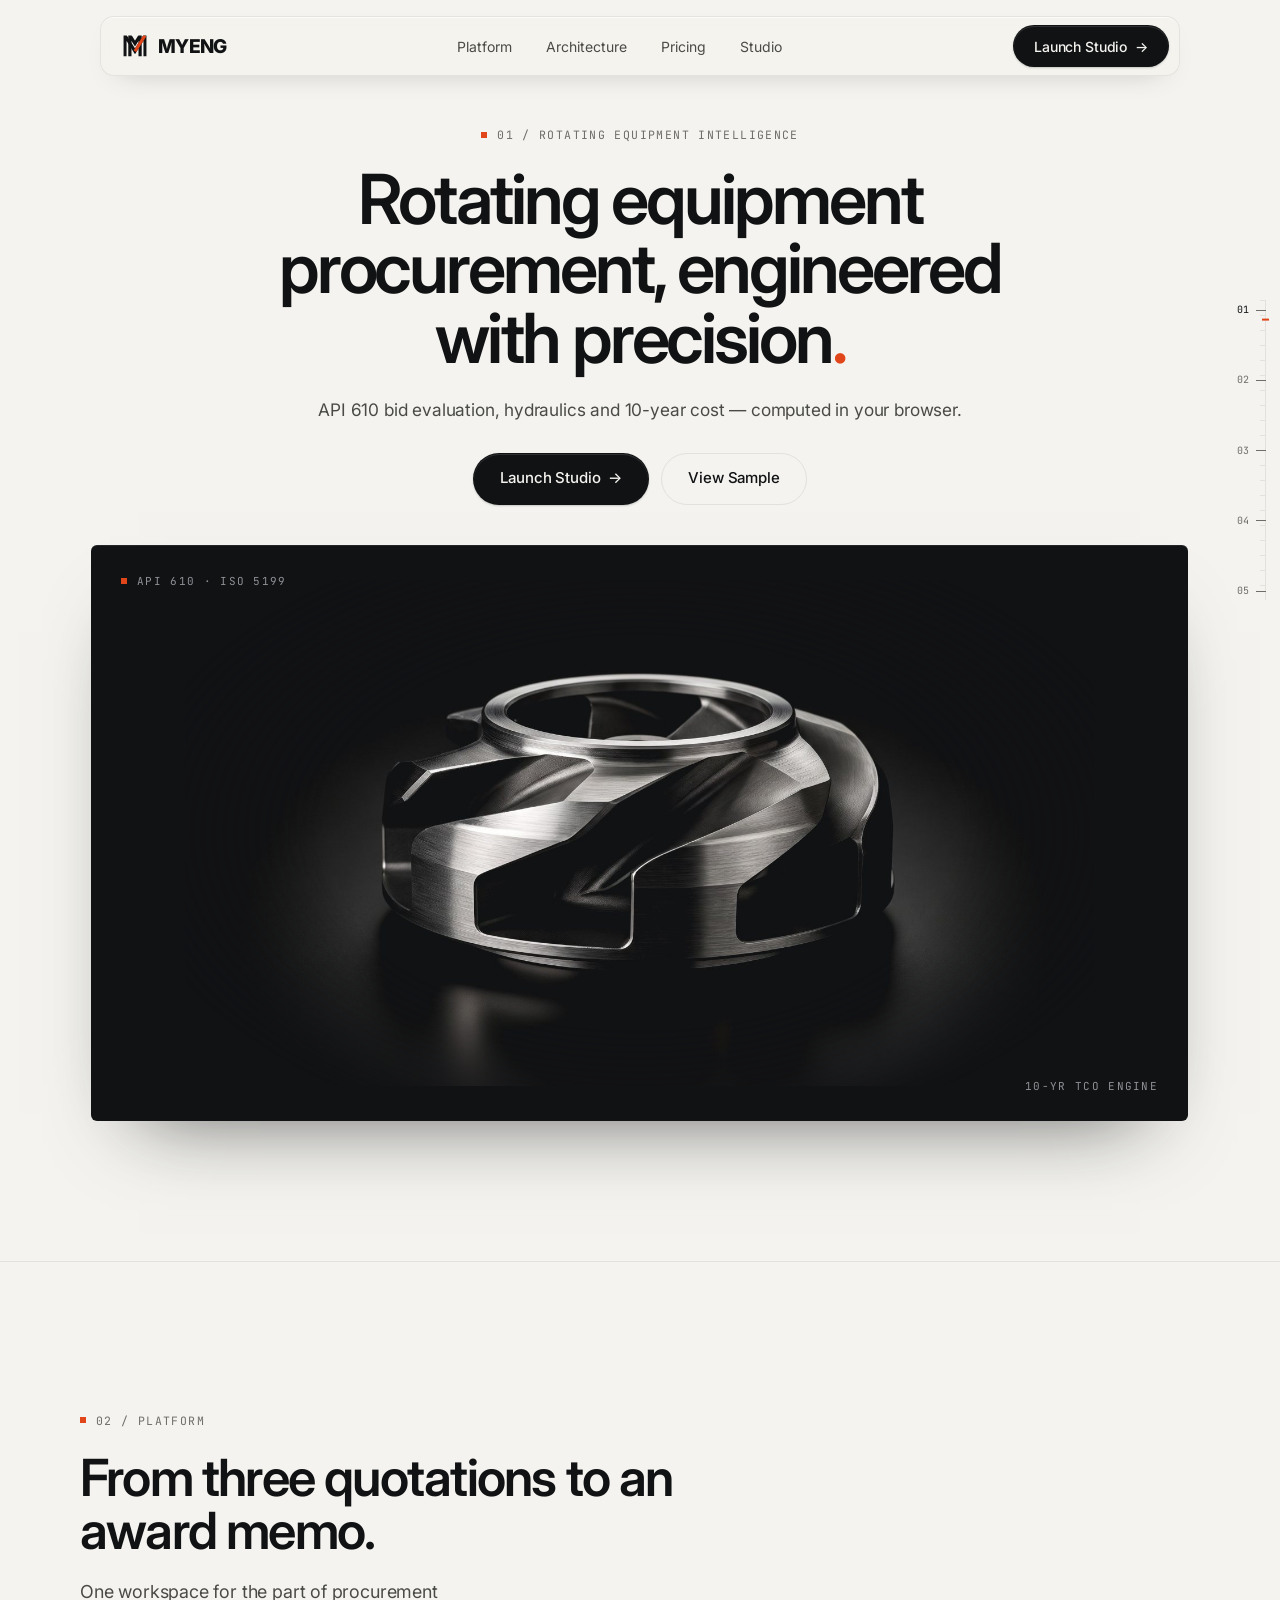
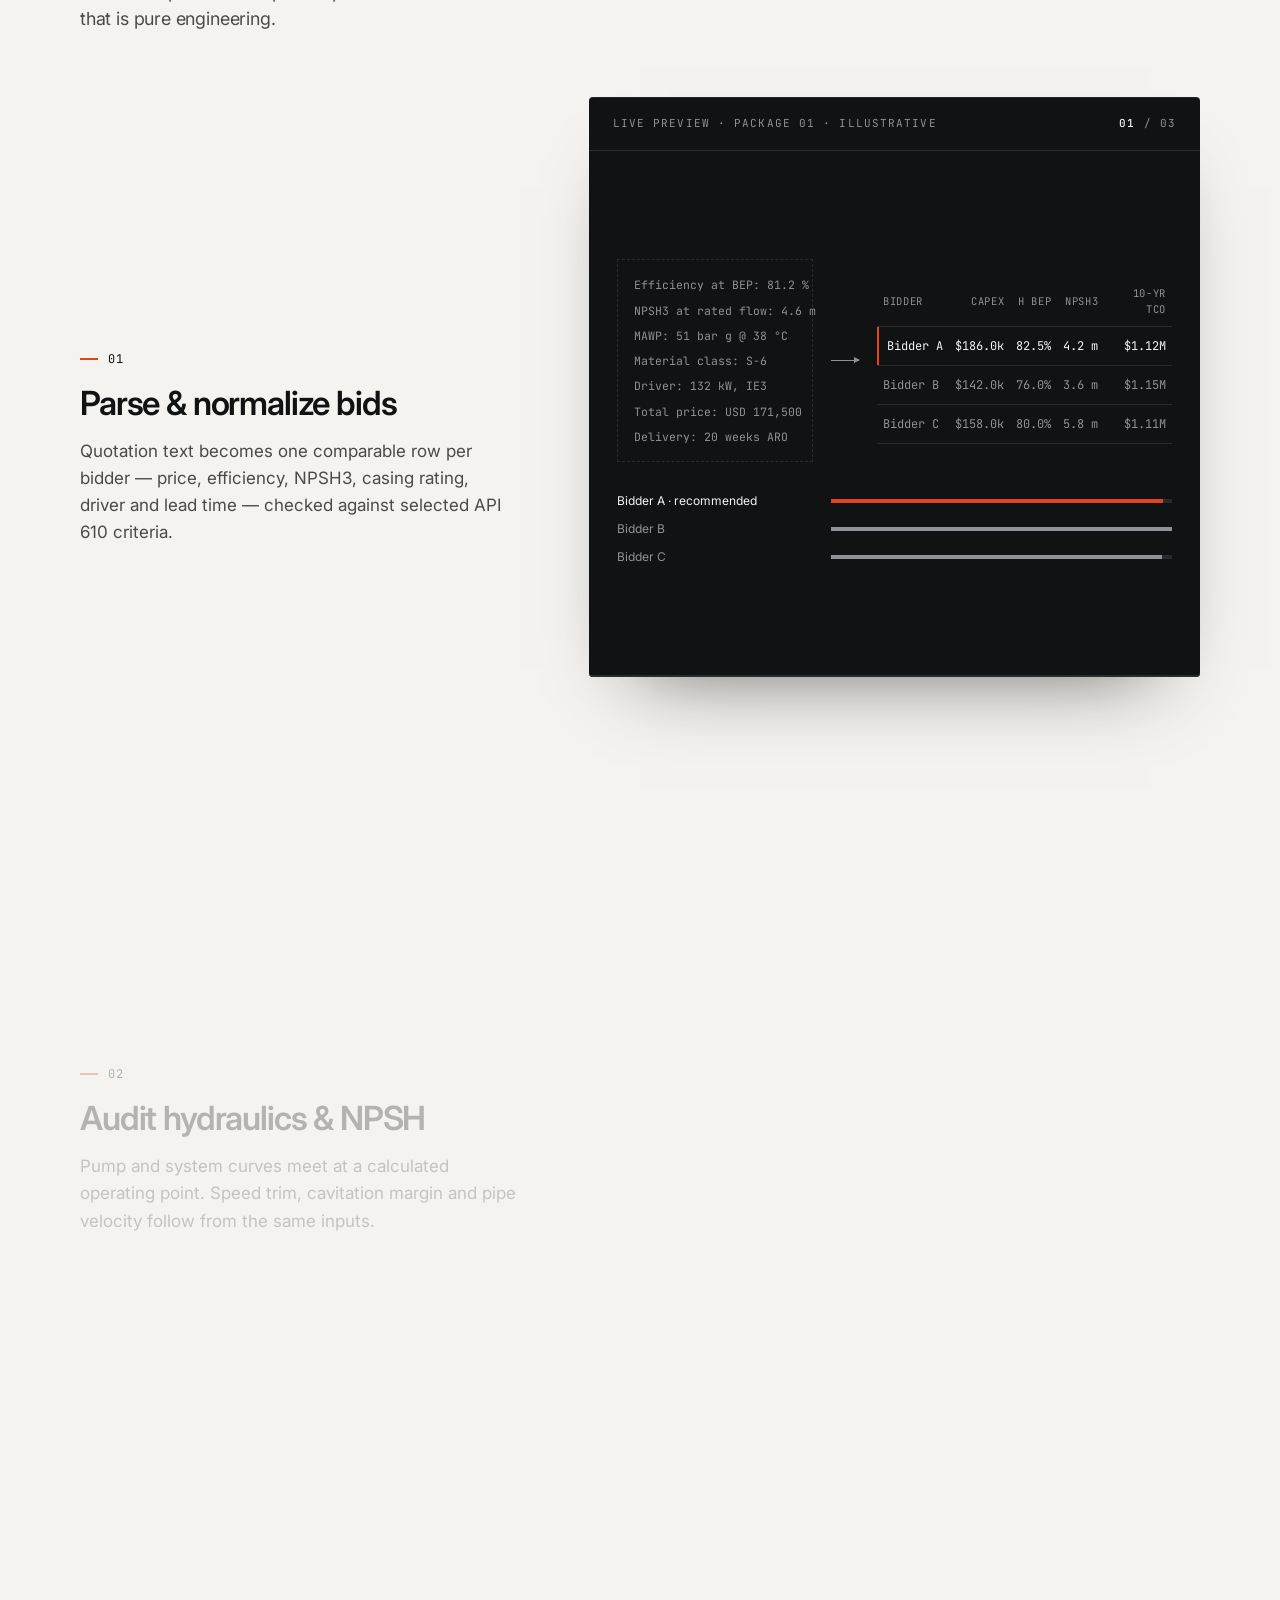
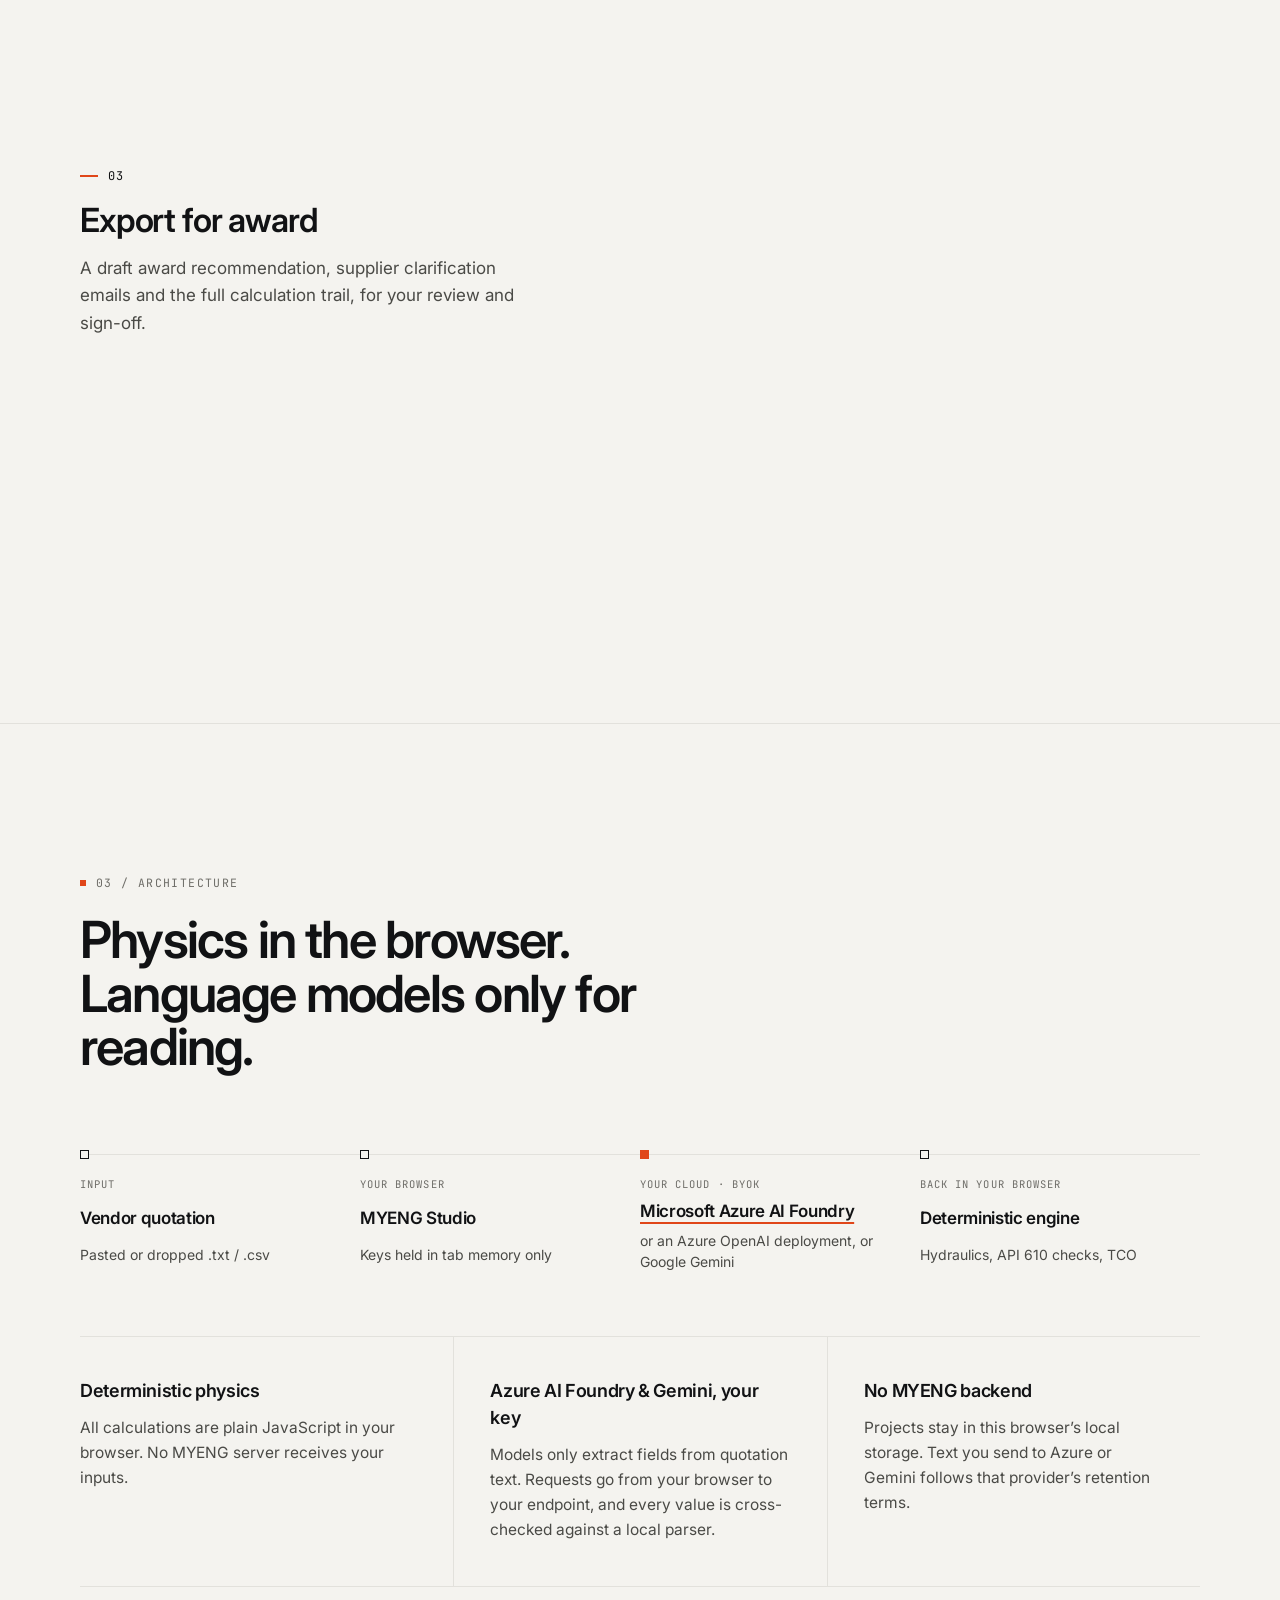
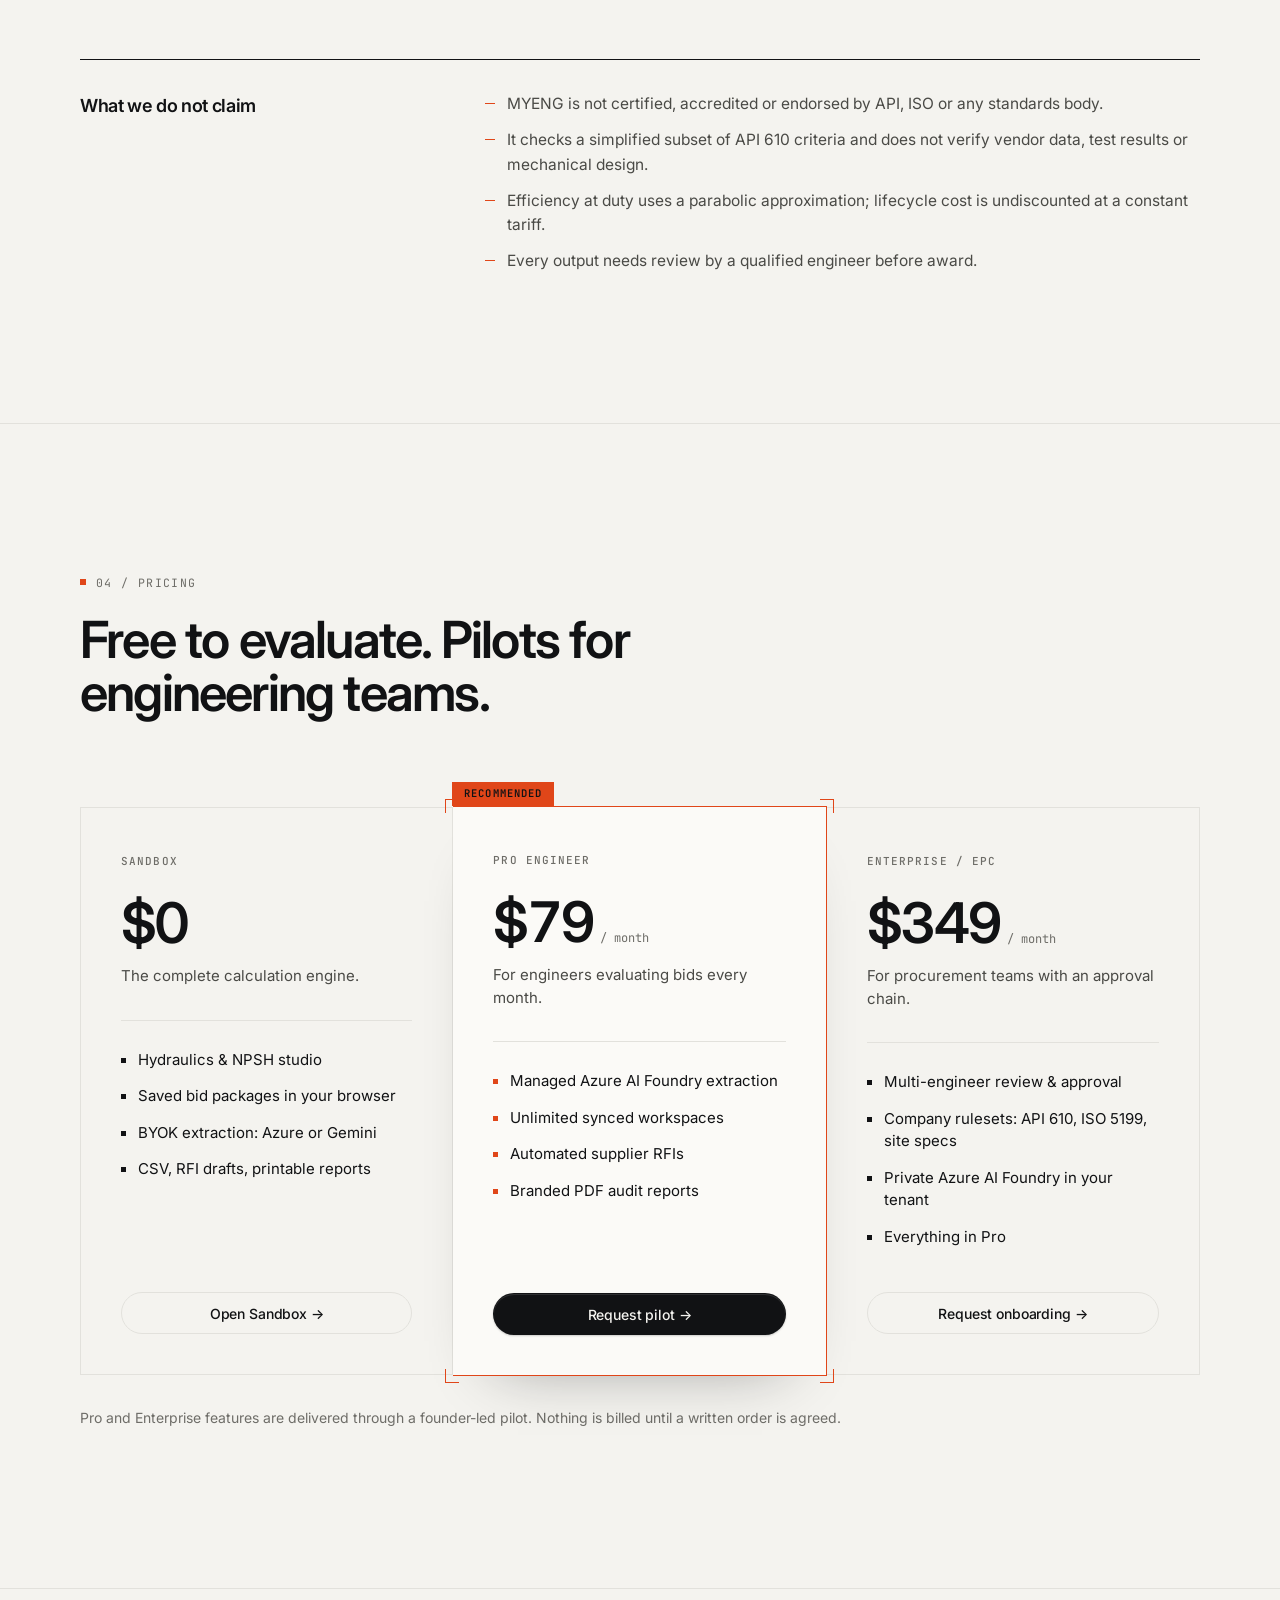
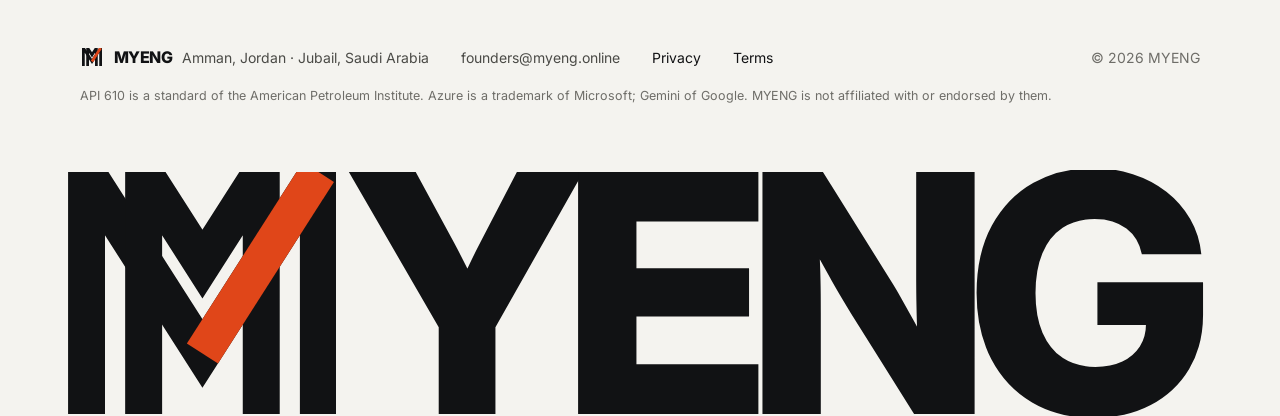
==== commit 6838c3c7: "Heavier brand mark and a calmer Studio Brand - New M mark: 5.5-unit nested stripes clipped flat (no " ====
--- a/index.html
+++ b/index.html
@@ -21,13 +21,9 @@
 
 <svg width="0" height="0" style="position:absolute" aria-hidden="true" focusable="false">
   <defs>
-    <symbol id="m-mark" viewBox="0 0 48 48">
-      <g fill="none" stroke="currentColor" stroke-width="4" stroke-linejoin="bevel">
-        <path d="M6 42V6l18 29L42 6v36"/>
-        <path d="M14 42V6l10 16.1L34 6v36"/>
-      </g>
-      <path d="M24 22.1 34 6" fill="none" stroke="#E04619" stroke-width="4"/>
-    </symbol>
+    <clipPath id="m-clip"><rect x="4" y="6" width="40" height="36"/></clipPath>
+    <symbol id="m-mark" viewBox="0 0 48 48"><g clip-path="url(#m-clip)" fill="none" stroke-width="5.5" stroke-linejoin="miter" stroke-miterlimit="12"><path stroke="currentColor" d="M6.75 42V6L24 33L41.25 6V42"/><path stroke="currentColor" d="M15.25 42V6L24 19.7L32.75 6V42"/><path stroke="#E04619" d="M24 33L41.25 6"/></g></symbol>
+    <symbol id="m-mark-tight" viewBox="4 6 40 36"><g clip-path="url(#m-clip)" fill="none" stroke-width="5.5" stroke-linejoin="miter" stroke-miterlimit="12"><path stroke="currentColor" d="M6.75 42V6L24 33L41.25 6V42"/><path stroke="currentColor" d="M15.25 42V6L24 19.7L32.75 6V42"/><path stroke="#E04619" d="M24 33L41.25 6"/></g></symbol>
   </defs>
 </svg>
 
@@ -204,14 +200,14 @@
 
 <footer class="foot" id="contact" data-rail="05">
   <div class="wrap foot__line">
-    <span>MYENG · Amman, Jordan · Jubail, Saudi Arabia</span>
+    <span class="foot__brand"><svg class="foot__mark" aria-hidden="true"><use href="#m-mark"/></svg><b>MYENG</b><span>Amman, Jordan · Jubail, Saudi Arabia</span></span>
     <a href="mailto:founders@myeng.online">founders@myeng.online</a>
     <button class="linkbtn linkbtn--ink" type="button" data-legal="privacy">Privacy</button>
     <button class="linkbtn linkbtn--ink" type="button" data-legal="terms">Terms</button>
     <span class="foot__copy">© <span id="year">2026</span> MYENG</span>
   </div>
   <p class="wrap foot__tm">API 610 is a standard of the American Petroleum Institute. Azure is a trademark of Microsoft; Gemini of Google. MYENG is not affiliated with or endorsed by them.</p>
-  <div class="wordmark" aria-hidden="true"><span>MYENG</span></div>
+  <div class="wordmark" aria-hidden="true"><span class="wordmark__in"><svg class="wordmark__m"><use href="#m-mark-tight"/></svg>YENG</span></div>
 </footer>
 </div>
 
@@ -273,11 +269,11 @@
     <button class="pill pill--verm" type="button" id="btnAudit">Export Audit Report</button>
   </header>
   <div class="app__case mono">
-    <span><b class="tag" id="caseTag">Illustrative template</b> <span id="caseTitle">—</span> · <span id="tabHorizon">10</span>-yr horizon <span class="saved" id="savedState"></span></span>
-    <span class="app__caseactions">
-      <span class="dim">Every field is editable · autosaved locally</span>
-      <button class="linkbtn" type="button" id="btnResetTpl">Reset to template</button>
-    </span>
+    <span class="tag" id="caseTag">Illustrative</span>
+    <span id="caseTitle">—</span>
+    <span class="dot-sep" aria-hidden="true">·</span><span><span id="tabHorizon">10</span>-yr horizon</span>
+    <span class="saved" id="savedState"></span>
+    <button class="linkbtn" type="button" id="btnResetTpl">Reset</button>
   </div>
   <div class="app__body">
       <!-- TAB 1 — TBE -->
@@ -288,8 +284,8 @@
               <h3 class="ctl-h mono">Duty &amp; Economics</h3>
               <div id="dutySliders"></div>
             </div>
-            <details class="ctl-group basis" open>
-              <summary class="ctl-h mono">Project Basis &amp; Spec Limits</summary>
+            <details class="ctl-group basis adv" id="advTbe">
+              <summary class="ctl-h mono">Spec limits &amp; basis</summary>
               <div class="fields">
                 <label class="field"><span>Fluid density ρ</span><input type="number" step="1" min="500" data-path="basis.rho"><em>kg/m³</em></label>
                 <label class="field"><span>Min. efficiency at duty</span><input type="number" step="0.5" min="0" data-path="basis.minEff"><em>%</em></label>
@@ -315,6 +311,13 @@
                 <div class="ebar" aria-hidden="true"><span class="ebar__capex" id="ebCapex"></span><span class="ebar__energy" id="ebEnergy"></span><span class="ebar__maint" id="ebMaint"></span></div>
                 <div class="ebar__leg mono"><span><i class="lg lg--capex"></i>CapEx <b id="ebCapexP">—</b></span><span><i class="lg lg--energy"></i>Electricity <b id="ebEnergyP">—</b></span><span><i class="lg lg--maint"></i>Maintenance <b id="ebMaintP">—</b></span></div>
               </div>
+            </div>
+            <div class="viewbar">
+              <div class="viewseg" role="group" aria-label="Matrix view">
+                <button type="button" data-view="exec" aria-pressed="true">Executive view</button>
+                <button type="button" data-view="full" aria-pressed="false">Full datasheet <span class="mono" id="fullCount"></span></button>
+              </div>
+              <span class="viewbar__hint mono" id="viewHint">7 decisive rows · switch to edit every parameter</span>
             </div>
             <div class="matrix-wrap" tabindex="0" aria-label="Technical bid evaluation matrix (scrolls horizontally on small screens)">
               <table class="matrix" id="matrix"></table>
@@ -348,50 +351,55 @@
       <!-- TAB 2 — HYDRAULICS -->
       <div class="tabpanel" role="tabpanel" id="panel-hyd" aria-labelledby="tab-hyd" hidden>
         <div class="hyd">
-          <aside class="controls controls--3">
+          <aside class="controls controls--hyd">
             <div class="ctl-group">
-            <h3 class="ctl-h mono">Discharge System</h3>
-            <div class="fields">
-              <label class="field"><span>Pipe ID</span><input type="number" step="0.1" min="10" data-path="hyd.D"><em>mm</em></label>
-              <label class="field"><span>Equivalent length</span><input type="number" step="1" min="1" data-path="hyd.L"><em>m</em></label>
-              <label class="field"><span>Absolute roughness ε</span><input type="number" step="0.005" min="0" data-path="hyd.eps"><em>mm</em></label>
-              <label class="field"><span>Static head</span><input type="number" step="0.5" data-path="hyd.zStatic" data-allow-neg><em>m</em></label>
-              <label class="field"><span>Minor losses ΣK</span><input type="number" step="0.5" min="0" data-path="hyd.K"><em>—</em></label>
-              <label class="field"><span>Dynamic viscosity μ</span><input type="number" step="0.1" min="0.01" data-path="hyd.mu"><em>cP</em></label>
-              <label class="field"><span>Fluid density ρ</span><input type="number" step="1" min="500" data-path="basis.rho"><em>kg/m³</em></label>
-            </div>
-            </div>
-            <div class="ctl-group">
-            <h3 class="ctl-h mono">Suction / NPSH</h3>
-            <div class="fields">
-              <label class="field"><span>Suction vessel pressure</span><input type="number" step="0.1" min="1" data-path="hyd.Psurf"><em>kPa abs</em></label>
-              <label class="field"><span>Vapour pressure</span><input type="number" step="0.01" min="0" data-path="hyd.Pvap"><em>kPa abs</em></label>
-              <label class="field"><span>Liquid level above impeller eye</span><input type="number" step="0.1" data-path="hyd.zs" data-allow-neg><em>m</em></label>
-              <label class="field"><span>Suction pipe ID</span><input type="number" step="0.1" min="10" data-path="hyd.Ds"><em>mm</em></label>
-              <label class="field"><span>Suction length</span><input type="number" step="0.5" min="0" data-path="hyd.Ls"><em>m</em></label>
-              <label class="field"><span>Suction ΣK</span><input type="number" step="0.1" min="0" data-path="hyd.Ks"><em>—</em></label>
-            </div>
-            </div>
-            <div class="ctl-group">
-            <h3 class="ctl-h mono">Pump</h3>
-            <div class="fields">
-              <label class="field field--wide field--vendor"><span>Pump curve from bid</span><select id="hydVendor"></select></label>
-              <label class="field"><span>Shutoff / rated head</span><input type="number" step="0.01" min="1.02" data-path="hyd.shutoff"><em>×</em></label>
-              <label class="field"><span>VFD efficiency</span><input type="number" step="0.5" min="50" max="100" data-path="hyd.vfdEff"><em>%</em></label>
-            </div>
-            </div>
+              <h3 class="ctl-h mono">Operating case</h3>
+              <label class="field field--wide field--vendor"><span>Bidder</span><select id="hydVendor"></select></label>
+              <div id="vfdSlider" class="vfd"></div>
+              <div class="fields">
+                <label class="field"><span>Pipe ID</span><input type="number" step="0.1" min="10" data-path="hyd.D"><em>mm</em></label>
+                <label class="field"><span>Static head</span><input type="number" step="0.5" data-path="hyd.zStatic" data-allow-neg><em>m</em></label>
+              </div>
+            </div>
+            <details class="ctl-group adv" id="advHyd">
+              <summary class="ctl-h mono">Advanced pipe &amp; fluid basis</summary>
+              <p class="adv__sub mono">Discharge line</p>
+              <div class="fields">
+                <label class="field"><span>Equivalent length</span><input type="number" step="1" min="1" data-path="hyd.L"><em>m</em></label>
+                <label class="field"><span>Absolute roughness ε</span><input type="number" step="0.005" min="0" data-path="hyd.eps"><em>mm</em></label>
+                <label class="field"><span>Minor losses ΣK</span><input type="number" step="0.5" min="0" data-path="hyd.K"><em>—</em></label>
+              </div>
+              <p class="adv__sub mono">Fluid</p>
+              <div class="fields">
+                <label class="field"><span>Density ρ</span><input type="number" step="1" min="500" data-path="basis.rho"><em>kg/m³</em></label>
+                <label class="field"><span>Viscosity μ</span><input type="number" step="0.1" min="0.01" data-path="hyd.mu"><em>cP</em></label>
+                <label class="field"><span>Vapour pressure</span><input type="number" step="0.01" min="0" data-path="hyd.Pvap"><em>kPa abs</em></label>
+              </div>
+              <p class="adv__sub mono">Suction</p>
+              <div class="fields">
+                <label class="field"><span>Vessel pressure</span><input type="number" step="0.1" min="1" data-path="hyd.Psurf"><em>kPa abs</em></label>
+                <label class="field"><span>Level above impeller eye</span><input type="number" step="0.1" data-path="hyd.zs" data-allow-neg><em>m</em></label>
+                <label class="field"><span>Suction pipe ID</span><input type="number" step="0.1" min="10" data-path="hyd.Ds"><em>mm</em></label>
+                <label class="field"><span>Suction length</span><input type="number" step="0.5" min="0" data-path="hyd.Ls"><em>m</em></label>
+                <label class="field"><span>Suction ΣK</span><input type="number" step="0.1" min="0" data-path="hyd.Ks"><em>—</em></label>
+              </div>
+              <p class="adv__sub mono">Pump &amp; drive</p>
+              <div class="fields">
+                <label class="field"><span>Shutoff / rated head</span><input type="number" step="0.01" min="1.02" data-path="hyd.shutoff"><em>×</em></label>
+                <label class="field"><span>VFD efficiency</span><input type="number" step="0.5" min="50" max="100" data-path="hyd.vfdEff"><em>%</em></label>
+              </div>
+            </details>
           </aside>
-
           <div class="hyd__main">
+            <div class="hyd__readouts" id="hydReadouts"></div>
             <section class="twin" id="twin" aria-label="Live equipment telemetry twin">
               <header class="twin__head mono">
                 <span><i class="tick"></i>Live equipment telemetry twin</span>
                 <span class="twin__alerts" id="twinAlerts" aria-live="polite"></span>
               </header>
               <div class="twin__stage">
-                <canvas id="twinCanvas" role="img" aria-label="Cross-section of the active pump train: suction, rotating impeller, volute, discharge, motor and VFD, animated from the current hydraulic results"></canvas>
-              </div>
-              <dl class="twin__tags" id="twinTags"></dl>
+                <canvas id="twinCanvas" role="img" aria-label="Cross-section of the active pump train"></canvas>
+              </div>
             </section>
             <div class="chart-card">
               <div class="chart-card__head mono">
@@ -402,10 +410,7 @@
                 <svg id="hqChart" class="chart" viewBox="0 0 760 440" role="img" aria-label="Interactive pump head-capacity and system resistance chart"></svg>
                 <div class="chart-tip mono" id="chartTip" hidden></div>
               </div>
-              <div id="vfdSlider" class="vfd"></div>
-            </div>
-            <div class="hyd__readouts" id="hydReadouts"></div>
-            <div class="checks" id="hydChecks"></div>
+            </div>
           </div>
         </div>
       </div>
@@ -446,9 +451,9 @@
               <div class="fields">
                 <label class="field field--wide"><span>API surface</span>
                   <select id="azMode">
-                    <option value="foundry">Azure AI Foundry · model inference (/models/chat/completions)</option>
-                    <option value="aoai">Azure OpenAI · deployment (/openai/deployments/…)</option>
-                    <option value="v1">Azure OpenAI · v1 API (/openai/v1/chat/completions)</option>
+                    <option value="foundry">Azure AI Foundry · /models</option>
+                    <option value="aoai">Azure OpenAI · deployment</option>
+                    <option value="v1">Azure OpenAI · v1 API</option>
                   </select></label>
                 <label class="field field--wide"><span>Endpoint URL</span><input type="url" id="azEndpoint" placeholder="https://your-resource.services.ai.azure.com" autocomplete="off"></label>
                 <label class="field field--wide"><span>Deployment / model name</span><input type="text" id="azDeployment" placeholder="gpt-4o" autocomplete="off"></label>
--- a/assets/css/myeng.css
+++ b/assets/css/myeng.css
@@ -996,3 +996,112 @@
 .twin__tags { grid-template-columns: minmax(0, 1.25fr) repeat(6, minmax(0, 1fr)); }
 @media (max-width: 1320px) { .twin__tags { grid-template-columns: repeat(4, minmax(0, 1fr)); } }
 @media (max-width: 600px) { .twin__tags { grid-template-columns: repeat(2, minmax(0, 1fr)); } }
+
+/* =====================================================================
+   REV 07 — brand mark & footer
+   ===================================================================== */
+.brand__mark { width: 30px; height: 30px; }
+.nav .brand__mark { width: 28px; height: 28px; }
+.app__brand .brand__mark { width: 26px; height: 26px; }
+.brand { gap: 9px; }
+.foot__brand { display: inline-flex; align-items: center; gap: 10px; color: var(--ink); }
+.foot__brand b { font-weight: 800; letter-spacing: -0.035em; font-size: 16px; }
+.foot__brand span { color: var(--text-2); }
+.foot__mark { width: 24px; height: 24px; flex: none; }
+.wordmark { font-size: 26vw; }
+.wordmark__in { display: inline-block; transform: translateY(70%); transition: transform 1.8s var(--ease); margin-left: -.04em; white-space: nowrap; }
+.wordmark.is-in .wordmark__in { transform: translateY(0); }
+.wordmark__m { display: inline-block; width: .808em; height: .727em; vertical-align: baseline; margin-right: .035em; color: var(--ink); }
+@media (prefers-reduced-motion: reduce) { .wordmark__in { transform: none; } }
+
+/* =====================================================================
+   REV 07 — Studio restraint
+   ===================================================================== */
+/* one slim metadata strip */
+.app__case { display: flex; flex-wrap: wrap; align-items: center; justify-content: flex-start; gap: 6px 10px; padding: 10px 32px; font-size: 11px; color: var(--muted-d); border-bottom: 1px solid var(--hair-d); }
+.app__case .tag { background: transparent; color: var(--muted-d); border: 1px solid var(--hair-d); font-weight: 500; padding: 1px 6px; margin: 0; font-size: 9.5px; }
+.app__case #caseTitle { color: var(--stone); }
+.app__case .saved { color: var(--muted-d); }
+.app__case .saved:not(:empty)::before { content: "·"; margin-right: 10px; }
+.app__case .linkbtn { margin-left: auto; font-size: 11px; color: var(--muted-d); text-decoration-color: var(--hair-d); }
+.app__case .linkbtn:hover { color: var(--stone); text-decoration-color: var(--verm); }
+.app__body { padding-top: 24px; }
+
+/* accordions */
+details.adv > summary { display: flex; align-items: center; gap: 8px; margin: 0; padding: 2px 0; user-select: none; }
+details.adv > summary::before { content: "▸"; width: auto; color: var(--muted-d); transition: transform .3s var(--ease); display: inline-block; }
+details.adv[open] > summary::before { content: "▸"; transform: rotate(90deg); color: var(--verm); }
+details.adv > summary:hover { color: var(--stone); }
+details.adv[open] > summary { margin-bottom: 12px; }
+.adv__sub { font-size: 9.5px; letter-spacing: .1em; text-transform: uppercase; color: var(--muted-d); margin: 14px 0 2px; opacity: .8; }
+.tbe .controls .basis { margin-top: 22px; padding-top: 16px; border-top: 1px solid var(--hair-d); }
+
+/* hydraulics sidebar: primary controls first */
+.controls--hyd .field--vendor { margin-bottom: 14px; }
+.controls .vfd { padding: 0; border-top: 0; margin: 4px 0 6px; }
+.affinity { font-size: 10.5px; color: var(--muted-d); margin: -2px 0 8px; white-space: pre; }
+.controls--hyd .ctl-group + .ctl-group { margin-top: 22px; padding-top: 16px; }
+
+/* hydraulics: one executive row */
+.hyd__readouts { grid-template-columns: repeat(4, minmax(0, 1fr)); }
+.xcard { padding: 16px 18px; border-right: 1px solid var(--hair-d); display: grid; gap: 6px; align-content: start; min-width: 0; }
+.xcard:last-child { border-right: 0; }
+.xcard__top { display: flex; justify-content: space-between; align-items: center; gap: 8px; flex-wrap: wrap; }
+.xcard__top .kpi__k { margin: 0; }
+.xcard__v { font-size: clamp(17px, 1.45vw, 20px); font-weight: 600; letter-spacing: -0.02em; white-space: nowrap; }
+.xcard__s { font-size: 11.5px; color: var(--muted-d); line-height: 1.45; }
+.xcard--bad { box-shadow: inset 0 2px 0 var(--verm); background: rgba(224,70,25,.06); }
+.talert--quiet { border-color: transparent; color: var(--muted-d); padding-left: 0; padding-right: 0; }
+
+/* TBE: view toggle + quiet table */
+.viewbar { display: flex; align-items: center; justify-content: space-between; gap: 12px; flex-wrap: wrap; margin-bottom: -8px; }
+.viewseg { display: inline-flex; border: 1px solid var(--hair-d); background: var(--carbon); padding: 3px; gap: 3px; }
+.viewseg button { background: none; border: 0; color: var(--muted-d); font-size: 12.5px; font-weight: 500; padding: 7px 14px; white-space: nowrap; transition: background-color .25s var(--ease), color .25s var(--ease); }
+.viewseg button:hover { color: var(--stone); }
+.viewseg button[aria-pressed="true"] { background: var(--stone); color: var(--ink); }
+.viewseg button span { opacity: .7; font-size: 11px; }
+.viewbar__hint { font-size: 11px; color: var(--muted-d); }
+.matrix.is-exec tbody tr:not(.x) { display: none; }
+.matrix input, .matrix select { border-color: transparent; background: transparent; transition: border-color .2s var(--ease), background-color .2s var(--ease); }
+.matrix input:hover, .matrix select:hover { border-color: var(--hair-d); background: rgba(244,243,239,.04); }
+.matrix input:focus, .matrix select:focus { border-color: var(--verm); background: rgba(244,243,239,.05); }
+.matrix .vhead input { border-color: transparent; }
+.matrix th, .matrix td { border-bottom-color: rgba(40,43,49,.7); }
+.matrix .st { display: inline-block; font-family: var(--mono); font-size: 10px; font-weight: 600; letter-spacing: .08em; text-transform: uppercase; padding: 3px 7px; border: 1px solid var(--hair-d); color: var(--muted-d); }
+.matrix .st--rec { background: var(--verm); border-color: var(--verm); color: var(--ink); }
+.matrix .st--bad { border-color: var(--verm); color: var(--stone); }
+.matrix .st__n { display: block; margin-top: 6px; font-size: 10.5px; color: var(--muted-d); white-space: normal; }
+
+@media (max-width: 1180px) { .controls--hyd { grid-template-columns: 1fr 1fr; } }
+@media (max-width: 860px) {
+  .controls--hyd { grid-template-columns: 1fr; }
+  .hyd__readouts { grid-template-columns: repeat(2, minmax(0, 1fr)); }
+  .xcard:nth-child(2n) { border-right: 0; }
+  .xcard:nth-child(-n+2) { border-bottom: 1px solid var(--hair-d); }
+  .app__case { padding-left: 16px; padding-right: 16px; }
+}
+@media (max-width: 600px) {
+  .hyd__readouts { grid-template-columns: 1fr; }
+  .xcard { border-right: 0; border-bottom: 1px solid var(--hair-d); }
+  .xcard:last-child { border-bottom: 0; }
+  .viewseg { width: 100%; }
+  .viewseg button { flex: 1; padding: 8px 6px; font-size: 12px; }
+  .viewbar__hint { display: none; }
+}
+.matrix .vhead .badge { display: none; }
+.field.field--wide { grid-template-columns: 1fr; }
+@media (max-width: 600px) {
+  .matrix.is-exec { min-width: 0; font-size: 11.5px; }
+  .matrix.is-exec th, .matrix.is-exec td { padding: 8px 5px; }
+  .matrix.is-exec th:first-child, .matrix.is-exec td:first-child { width: 31%; padding-left: 10px; }
+  .matrix.is-exec input { font-size: 11.5px; padding: 4px 2px; }
+  .matrix.is-exec .vhead input { font-size: 12.5px; }
+  .matrix.is-exec .vhead input.model { font-size: 11px; }
+  .matrix.is-exec .unit { display: block; margin: 2px 0 0; }
+  .matrix.is-exec .st { font-size: 8.5px; letter-spacing: .03em; padding: 3px 4px; }
+  .matrix.is-exec .st__n { font-size: 9.5px; overflow-wrap: anywhere; }
+}
+@media (max-width: 600px) {
+  .matrix.is-exec .out--strong { font-size: 11.5px; }
+  .matrix.is-exec th:first-child, .matrix.is-exec td:first-child { width: 29%; }
+}
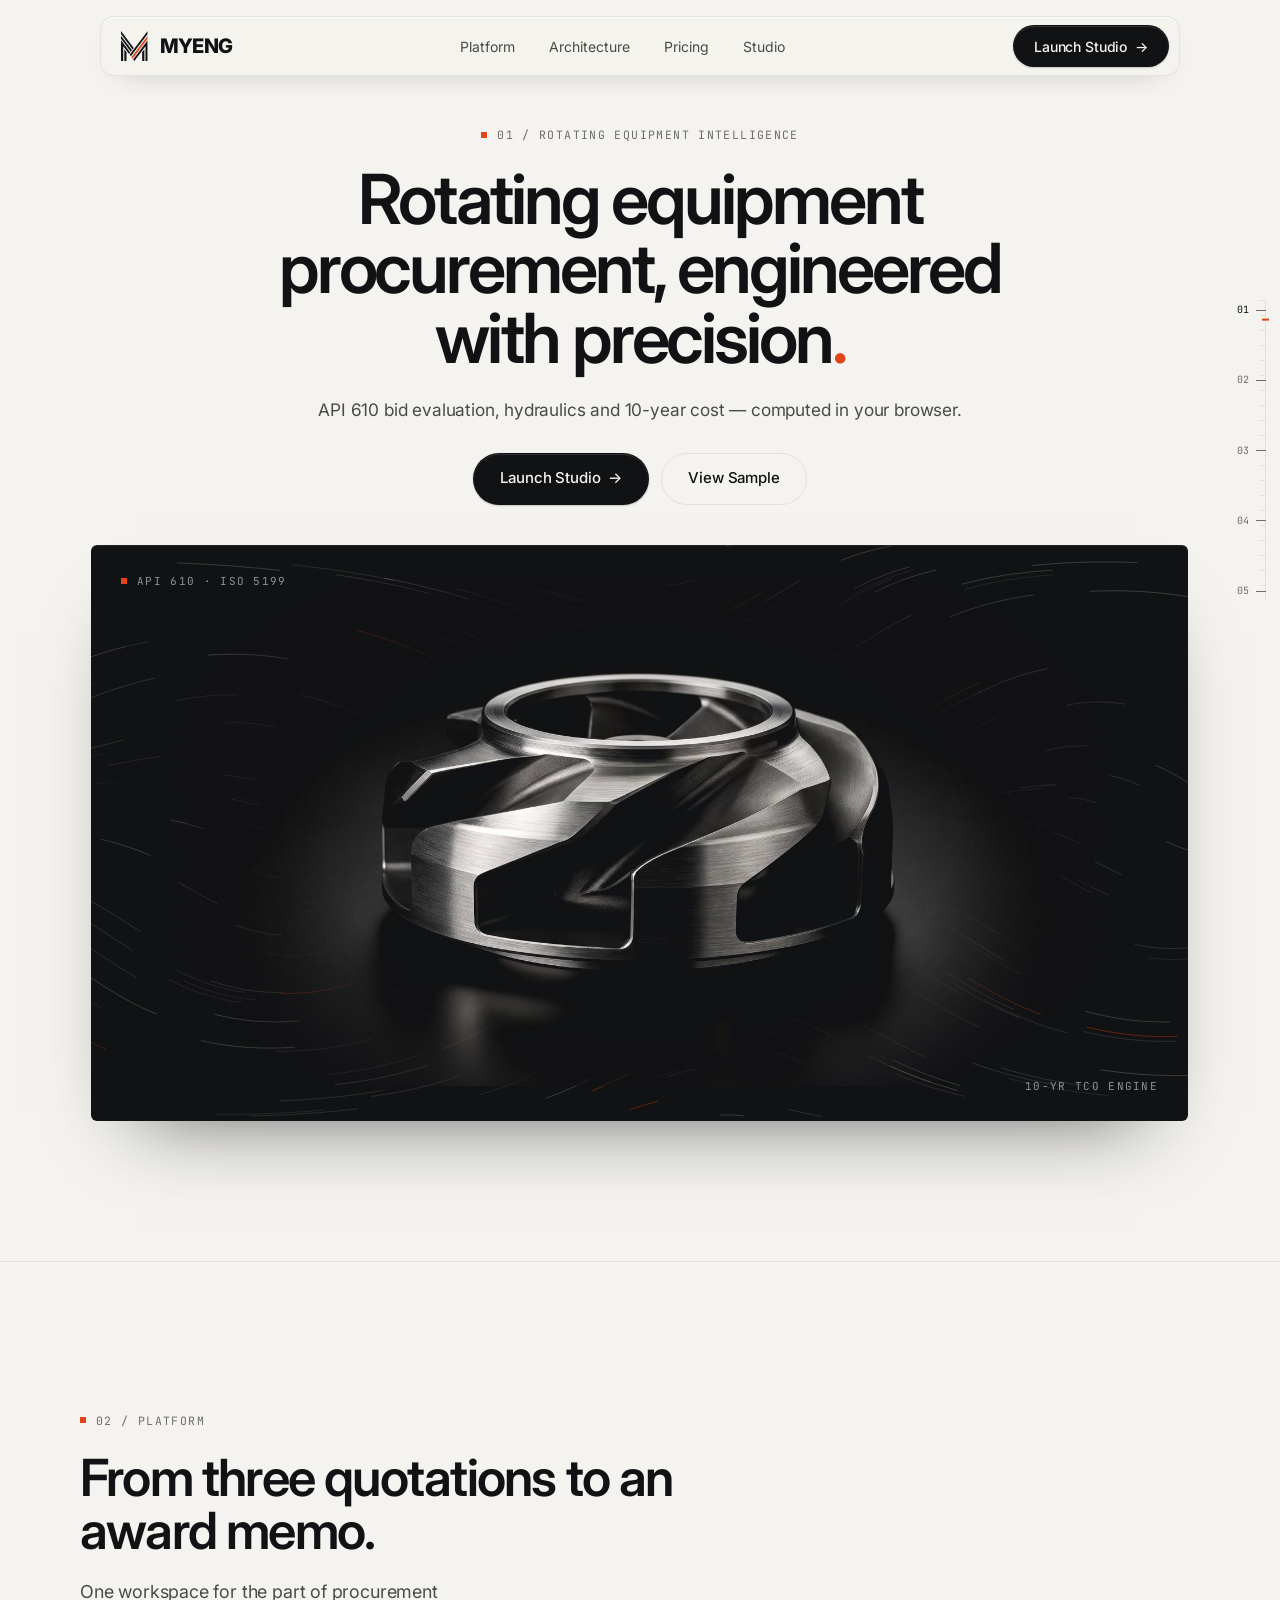
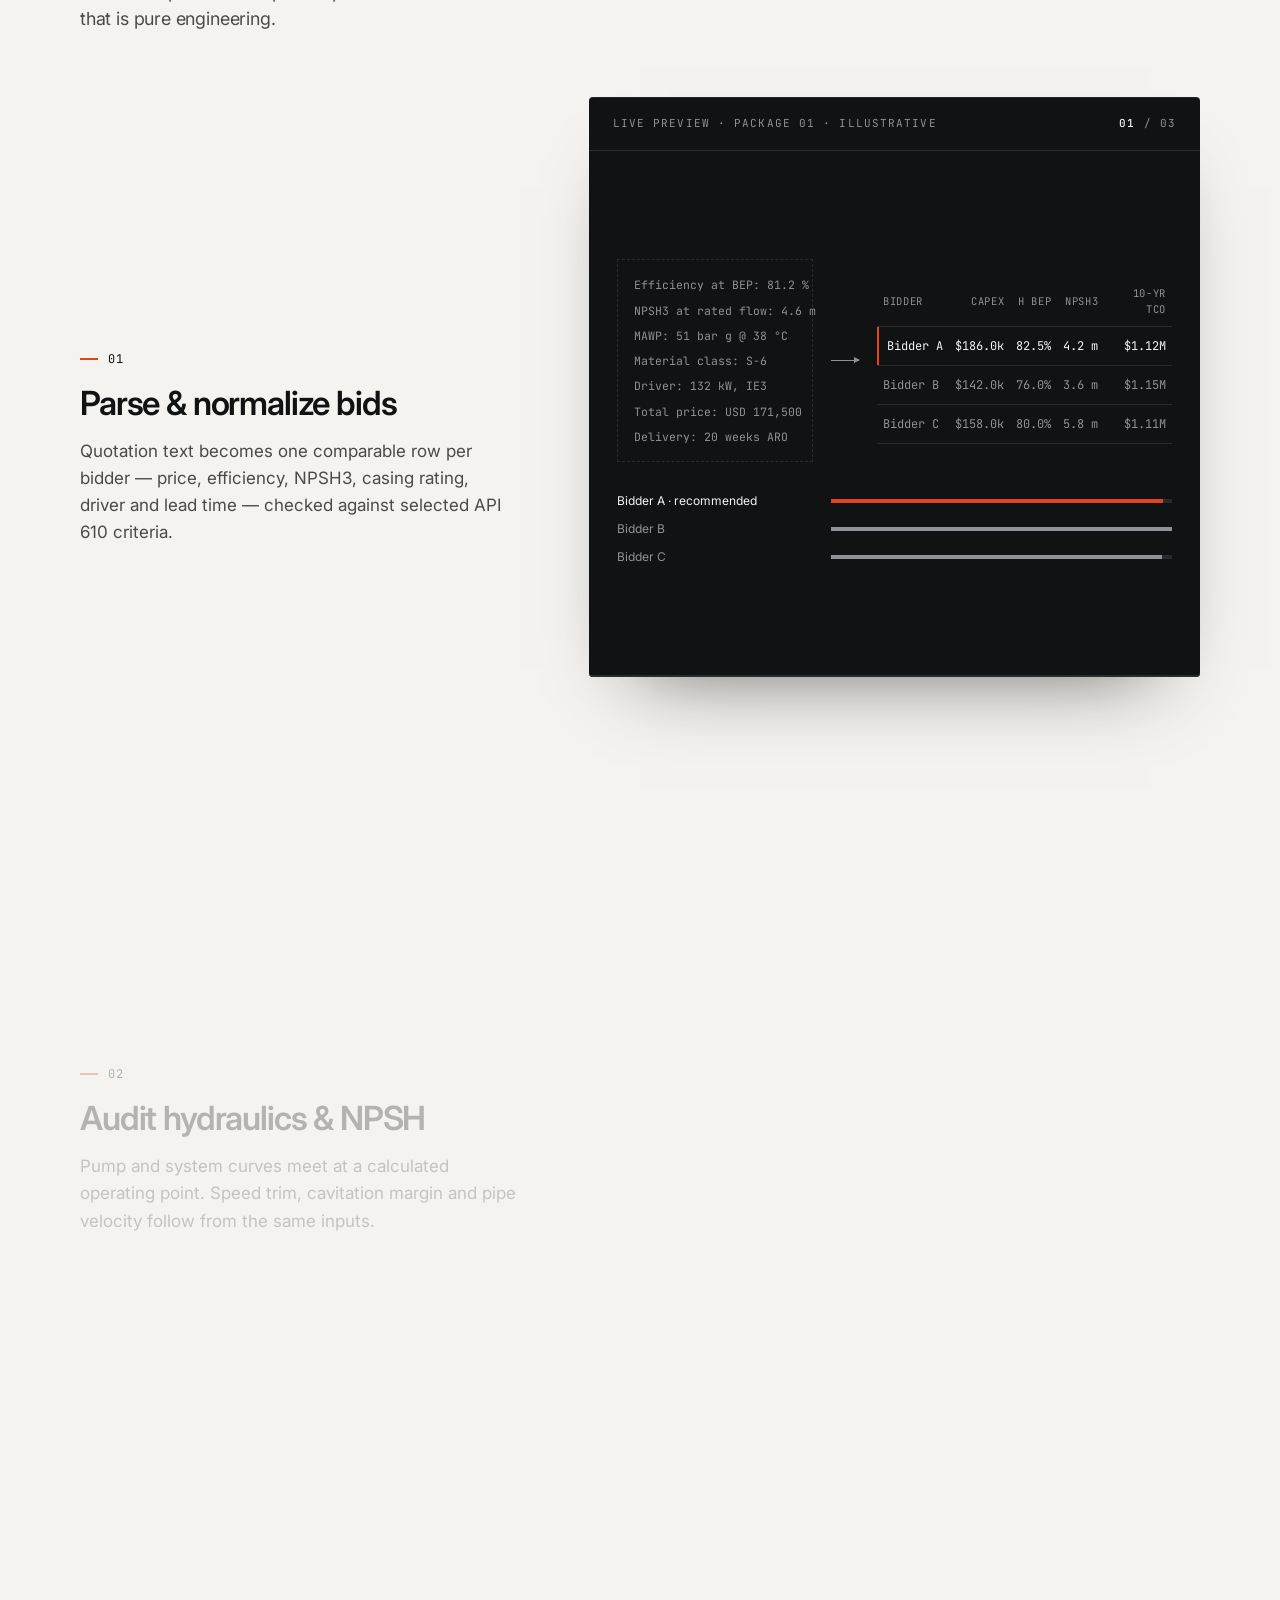
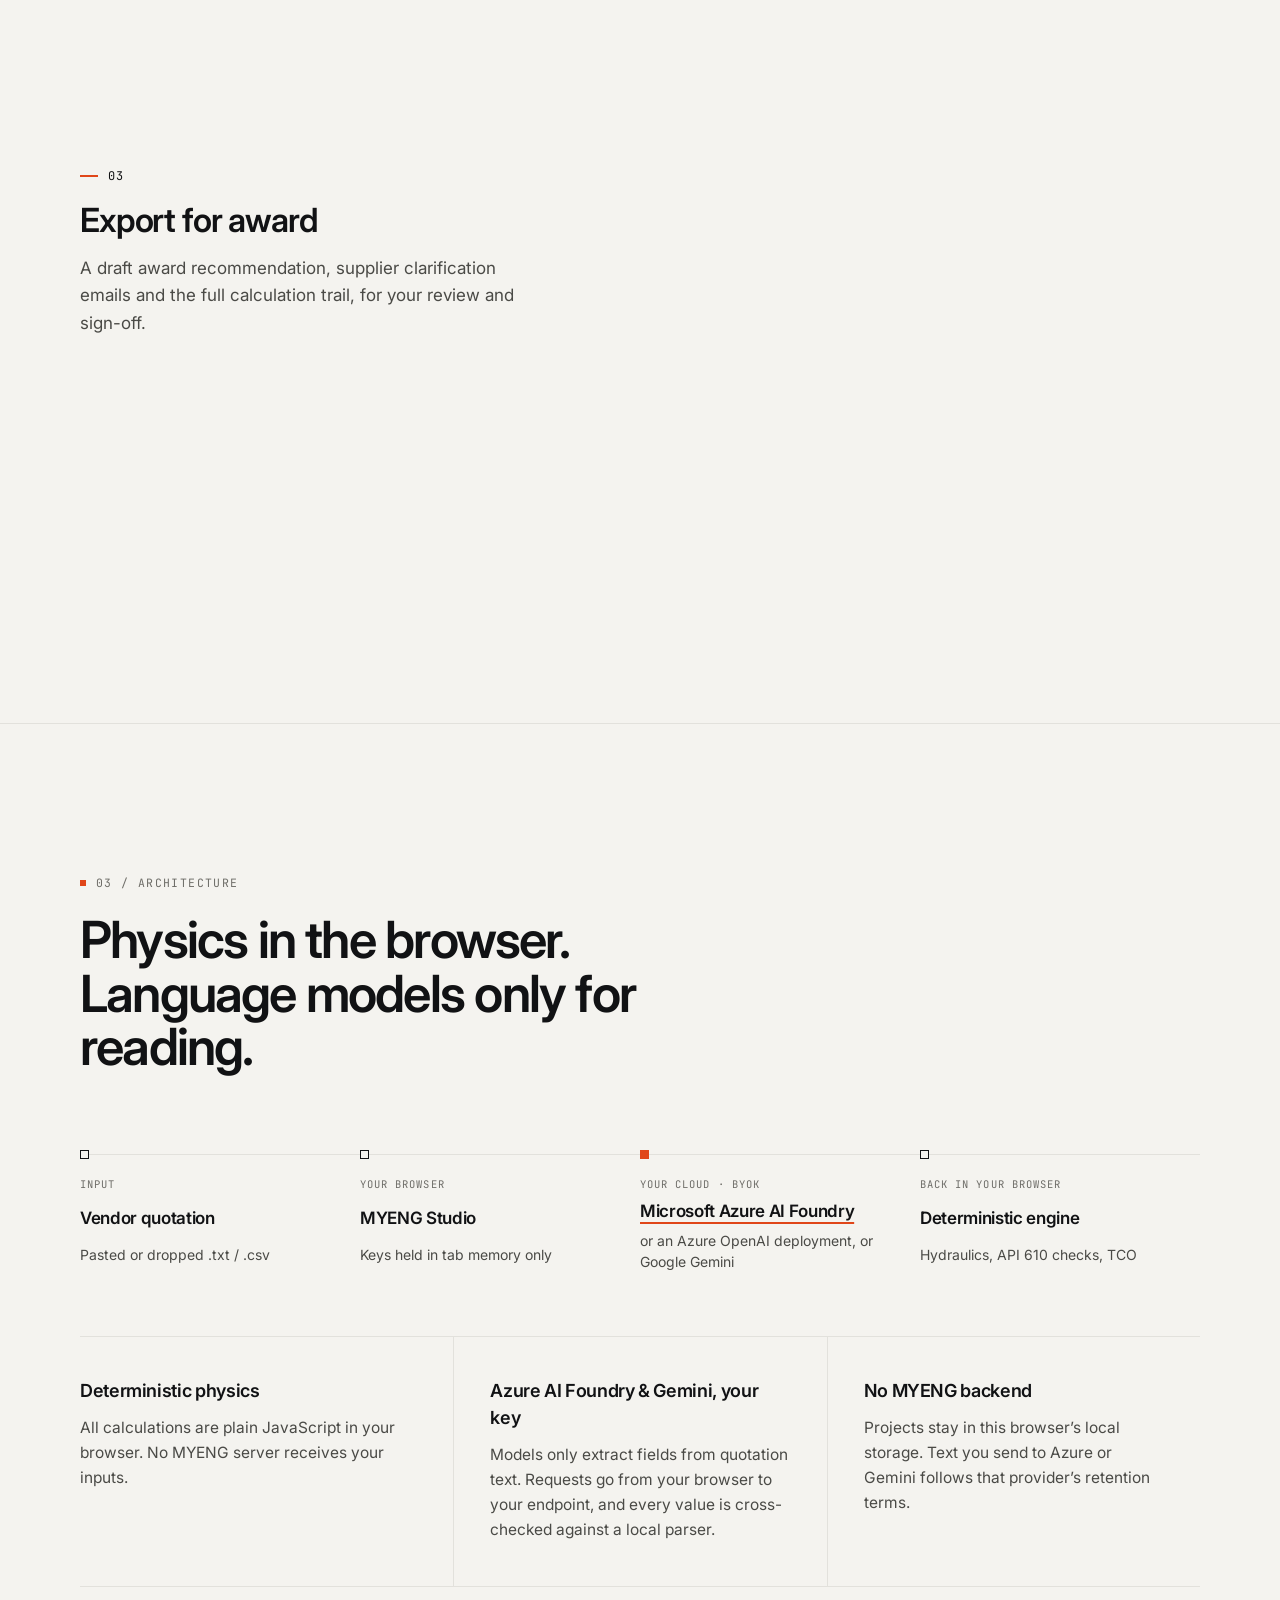
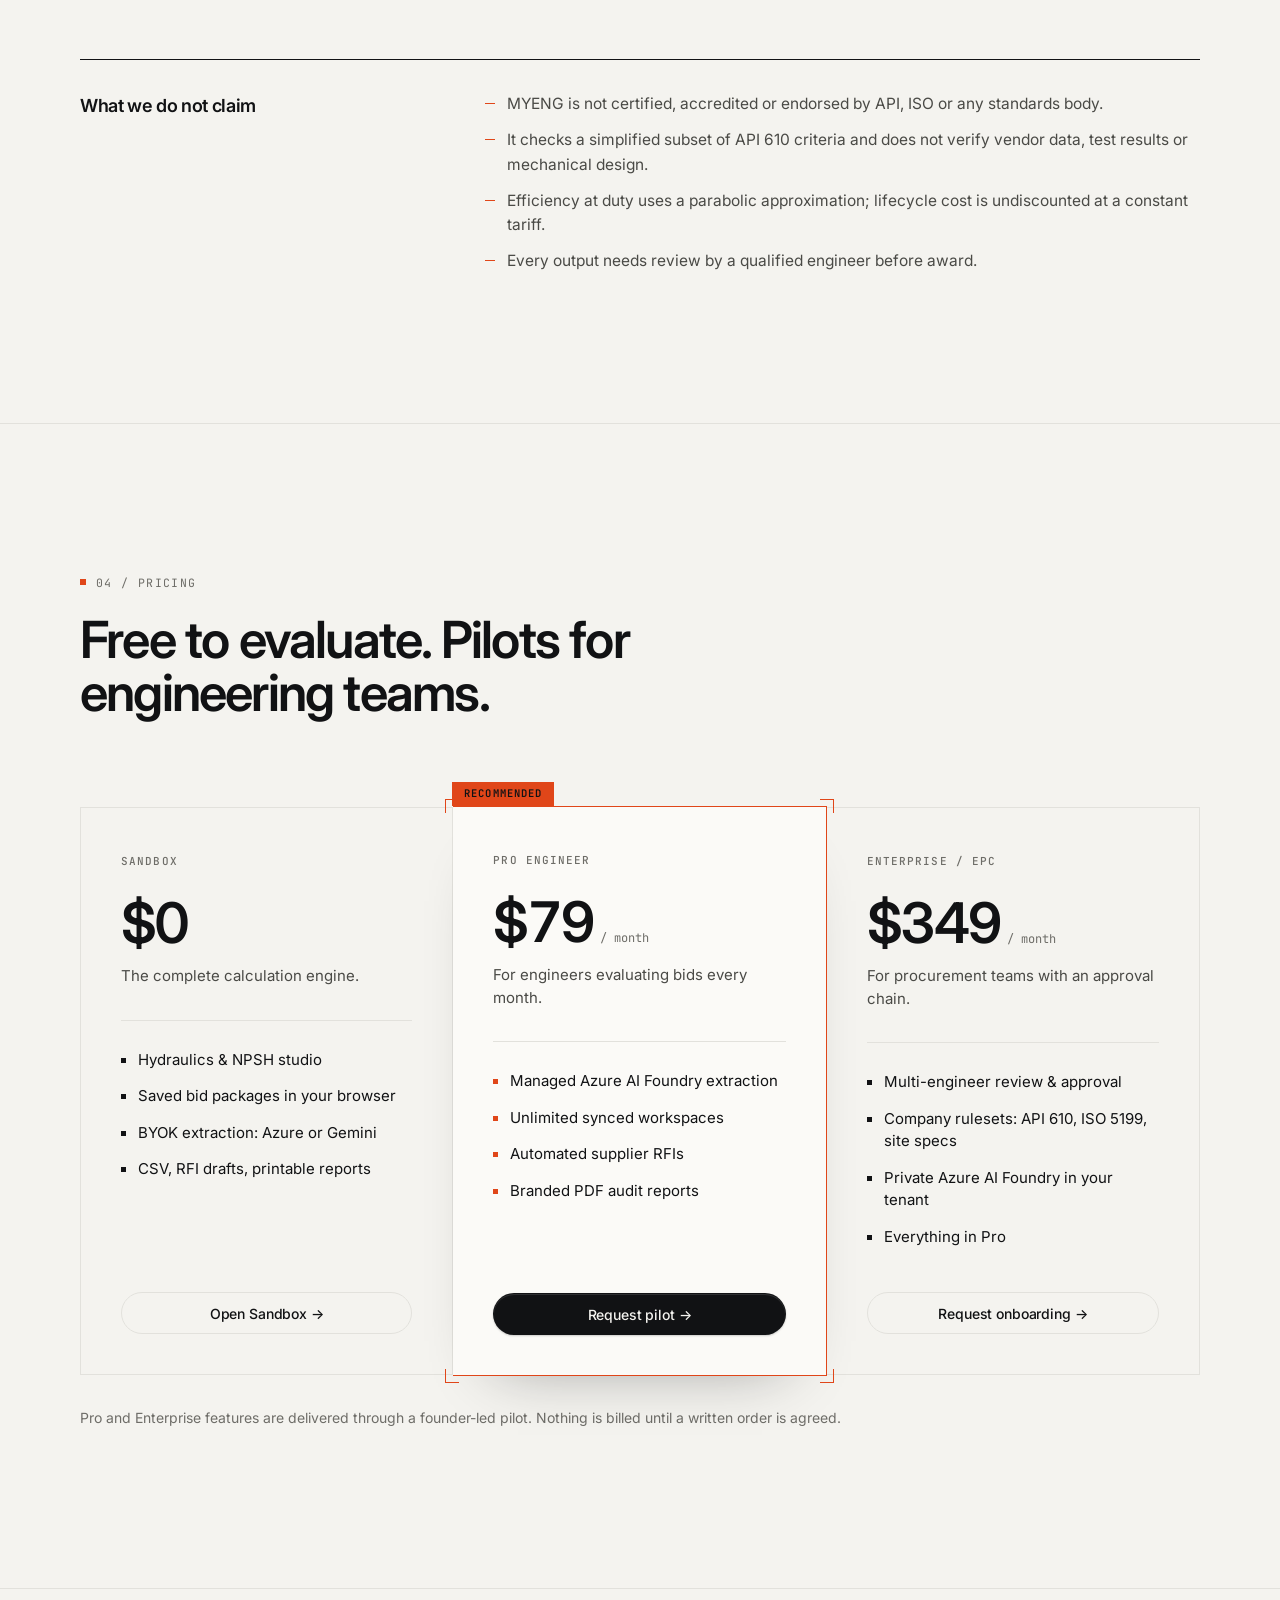
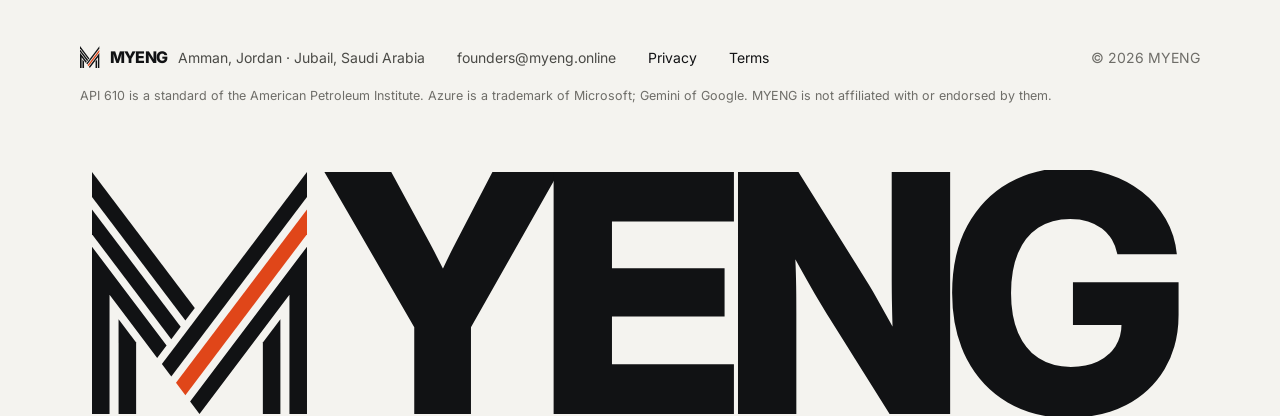
==== commit e0c6ca3b: "Use the traced brand mark everywhere - Replace the simplified flat-top M with the exact traced polyg" ====
--- a/index.html
+++ b/index.html
@@ -21,9 +21,7 @@
 
 <svg width="0" height="0" style="position:absolute" aria-hidden="true" focusable="false">
   <defs>
-    <clipPath id="m-clip"><rect x="4" y="6" width="40" height="36"/></clipPath>
-    <symbol id="m-mark" viewBox="0 0 48 48"><g clip-path="url(#m-clip)" fill="none" stroke-width="5.5" stroke-linejoin="miter" stroke-miterlimit="12"><path stroke="currentColor" d="M6.75 42V6L24 33L41.25 6V42"/><path stroke="currentColor" d="M15.25 42V6L24 19.7L32.75 6V42"/><path stroke="#E04619" d="M24 33L41.25 6"/></g></symbol>
-    <symbol id="m-mark-tight" viewBox="4 6 40 36"><g clip-path="url(#m-clip)" fill="none" stroke-width="5.5" stroke-linejoin="miter" stroke-miterlimit="12"><path stroke="currentColor" d="M6.75 42V6L24 33L41.25 6V42"/><path stroke="currentColor" d="M15.25 42V6L24 19.7L32.75 6V42"/><path stroke="#E04619" d="M24 33L41.25 6"/></g></symbol>
+    <symbol id="m-mark" viewBox="12 7 76 85.5"><polygon fill="currentColor" points="12.00,7.00 48.34,55.10 45.01,59.50 12.00,15.80"/><polygon fill="currentColor" points="12.00,20.20 43.35,61.70 40.03,66.10 12.00,29.00"/><polygon fill="currentColor" points="12.00,33.40 38.37,68.30 35.04,72.70 18.20,50.41 18.20,92.50 12.00,92.50"/><polygon fill="currentColor" points="21.40,59.04 27.60,67.25 27.60,92.50 21.40,92.50"/><polygon fill="currentColor" points="88.00,7.00 88.00,15.80 40.03,79.30 36.70,74.90"/><polygon fill="#E04619" points="88.00,20.20 88.00,29.00 45.01,85.90 41.69,81.50"/><polygon fill="currentColor" points="88.00,33.40 46.68,88.10 50.00,92.50 81.80,50.41 81.80,92.50 88.00,92.50"/><polygon fill="currentColor" points="72.40,67.25 78.60,59.04 78.60,92.50 72.40,92.50"/></symbol>
   </defs>
 </svg>
 
@@ -207,7 +205,7 @@
     <span class="foot__copy">© <span id="year">2026</span> MYENG</span>
   </div>
   <p class="wrap foot__tm">API 610 is a standard of the American Petroleum Institute. Azure is a trademark of Microsoft; Gemini of Google. MYENG is not affiliated with or endorsed by them.</p>
-  <div class="wordmark" aria-hidden="true"><span class="wordmark__in"><svg class="wordmark__m"><use href="#m-mark-tight"/></svg>YENG</span></div>
+  <div class="wordmark" aria-hidden="true"><span class="wordmark__in"><svg class="wordmark__m"><use href="#m-mark"/></svg>YENG</span></div>
 </footer>
 </div>
 
--- a/assets/css/myeng.css
+++ b/assets/css/myeng.css
@@ -1105,3 +1105,16 @@
   .matrix.is-exec .out--strong { font-size: 11.5px; }
   .matrix.is-exec th:first-child, .matrix.is-exec td:first-child { width: 29%; }
 }
+
+/* =====================================================================
+   REV 08 — traced brand mark (viewBox 12 7 76 85.5 → width = 0.889 × height)
+   ===================================================================== */
+.brand__mark { height: 30px; width: 26.7px; }
+.brand { gap: 12px; }
+.nav .brand__mark { height: 30px; width: 26.7px; }
+.nav .brand__word { font-size: 20px; }
+.app__brand .brand__mark { height: 26px; width: 23.1px; }
+.app__brand { gap: 11px; }
+.foot__mark { height: 22px; width: 19.6px; }
+.foot__brand { gap: 10px; }
+.wordmark__m { width: .646em; height: .727em; margin-right: .05em; }
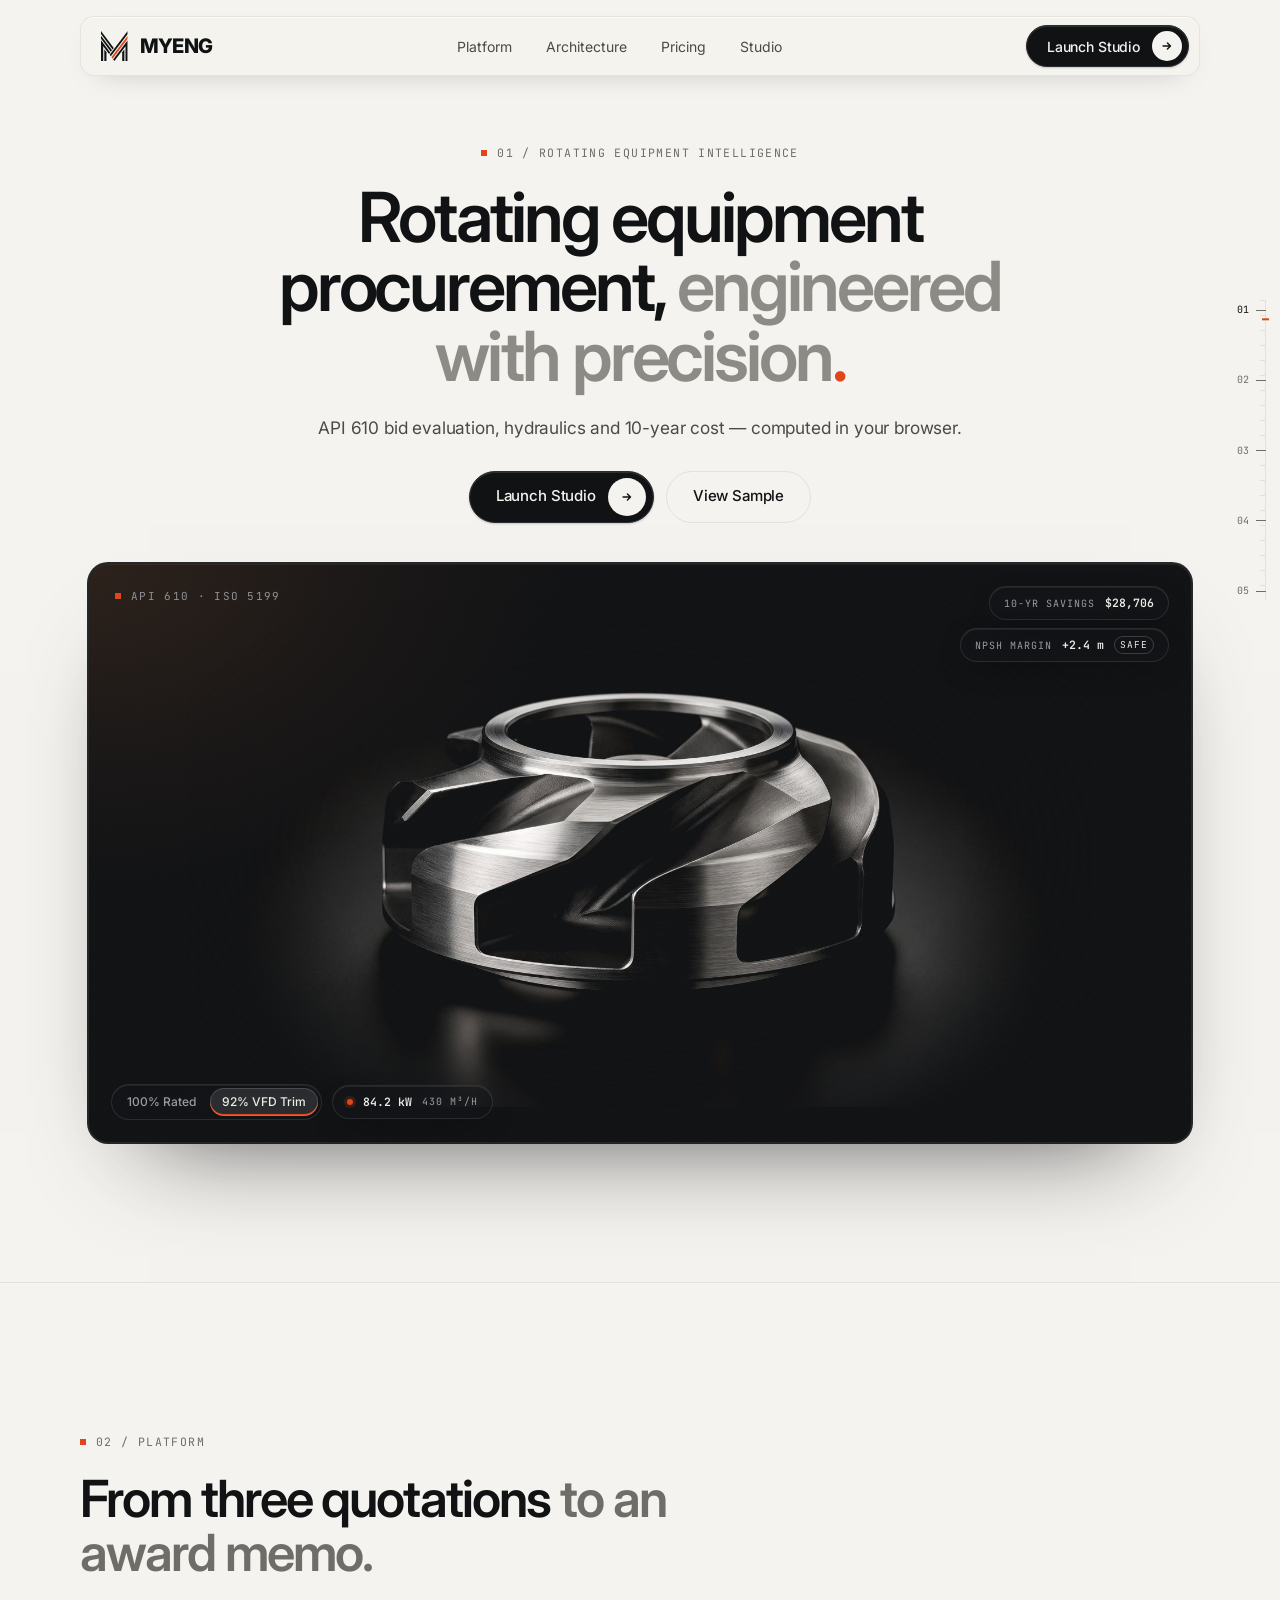
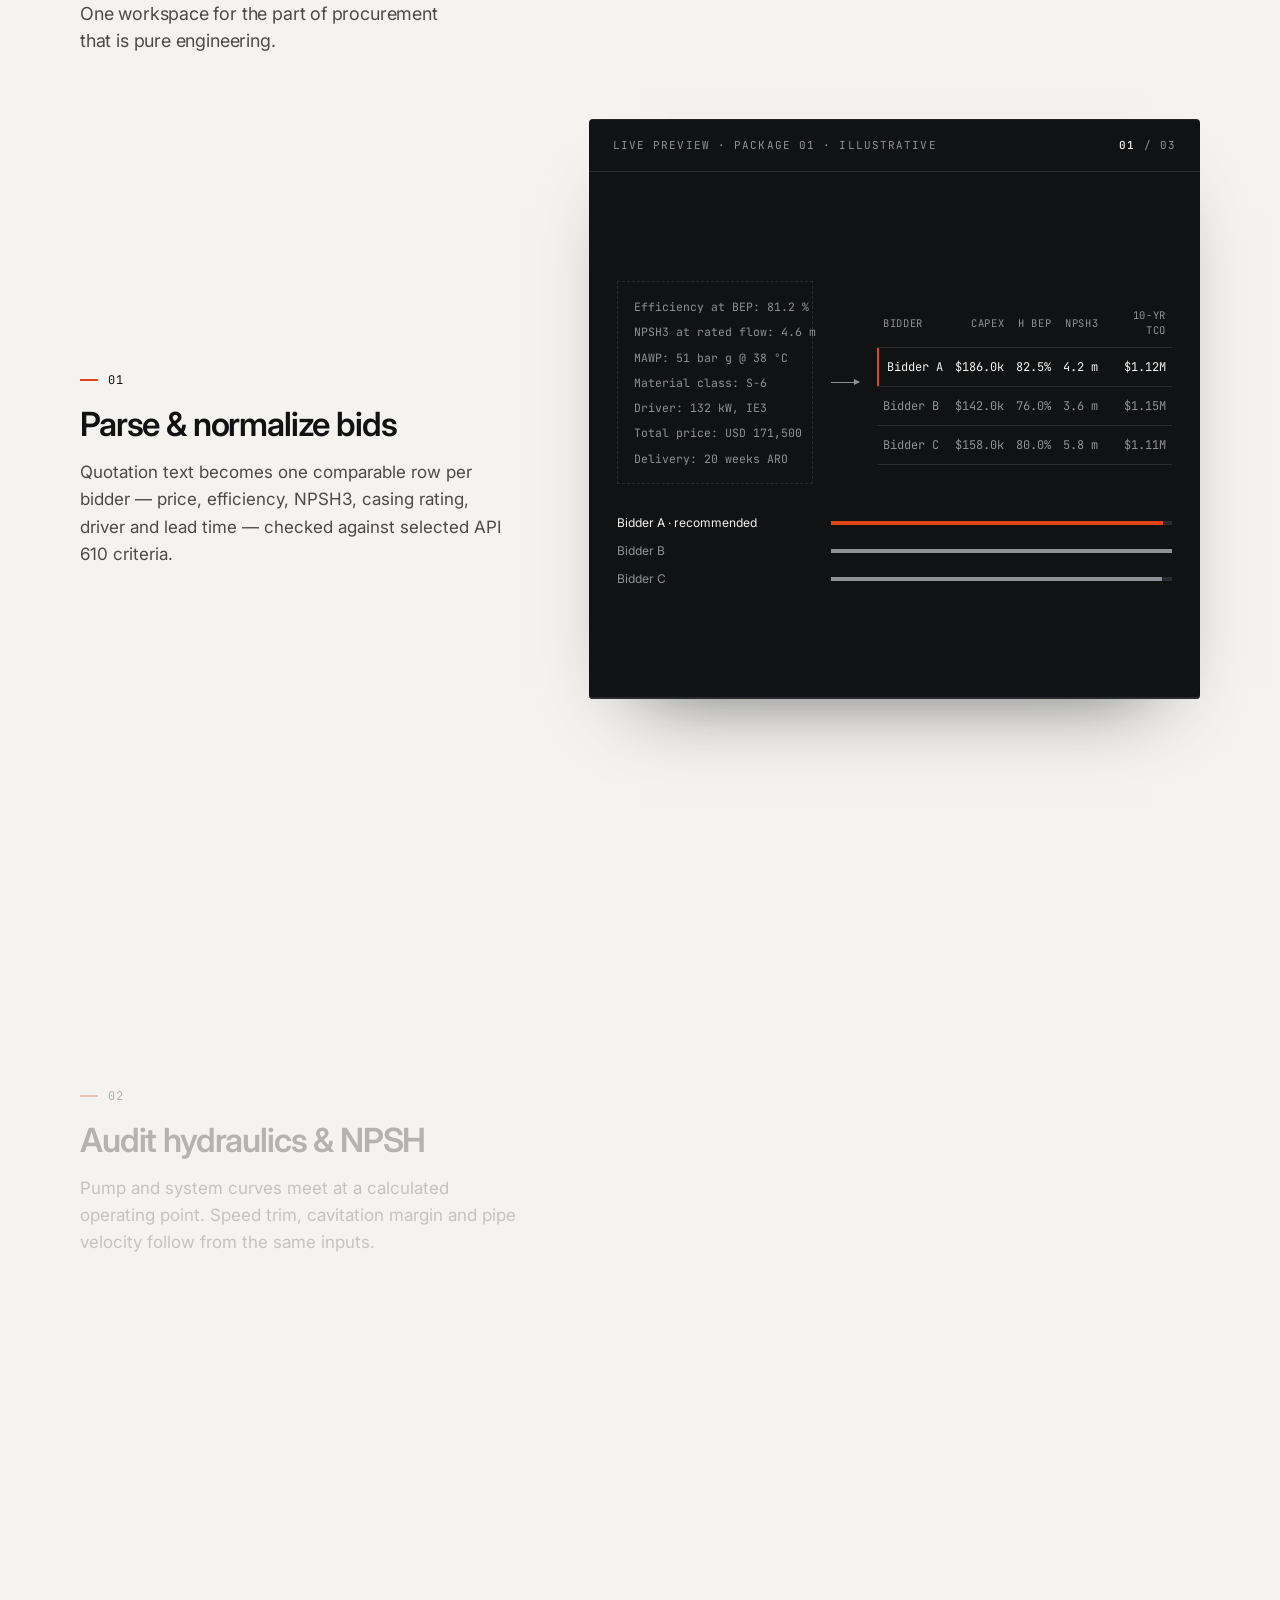
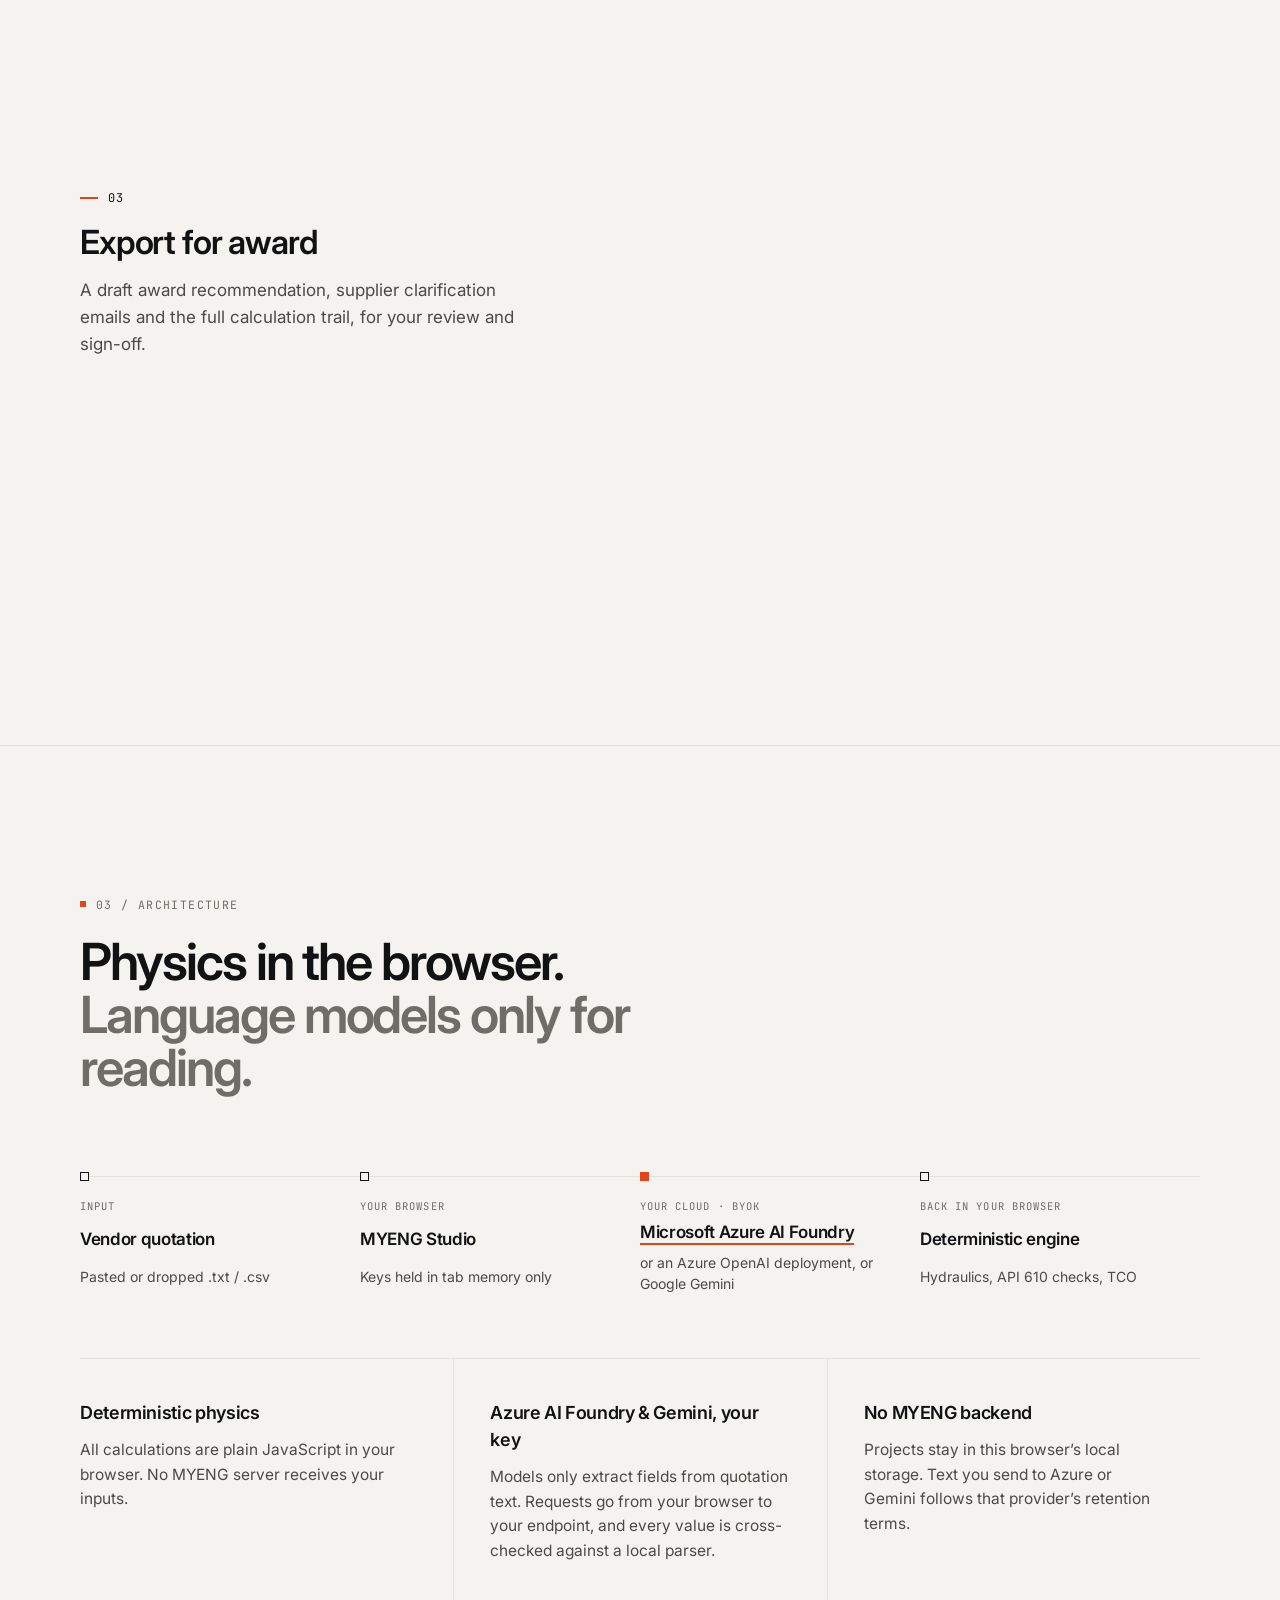
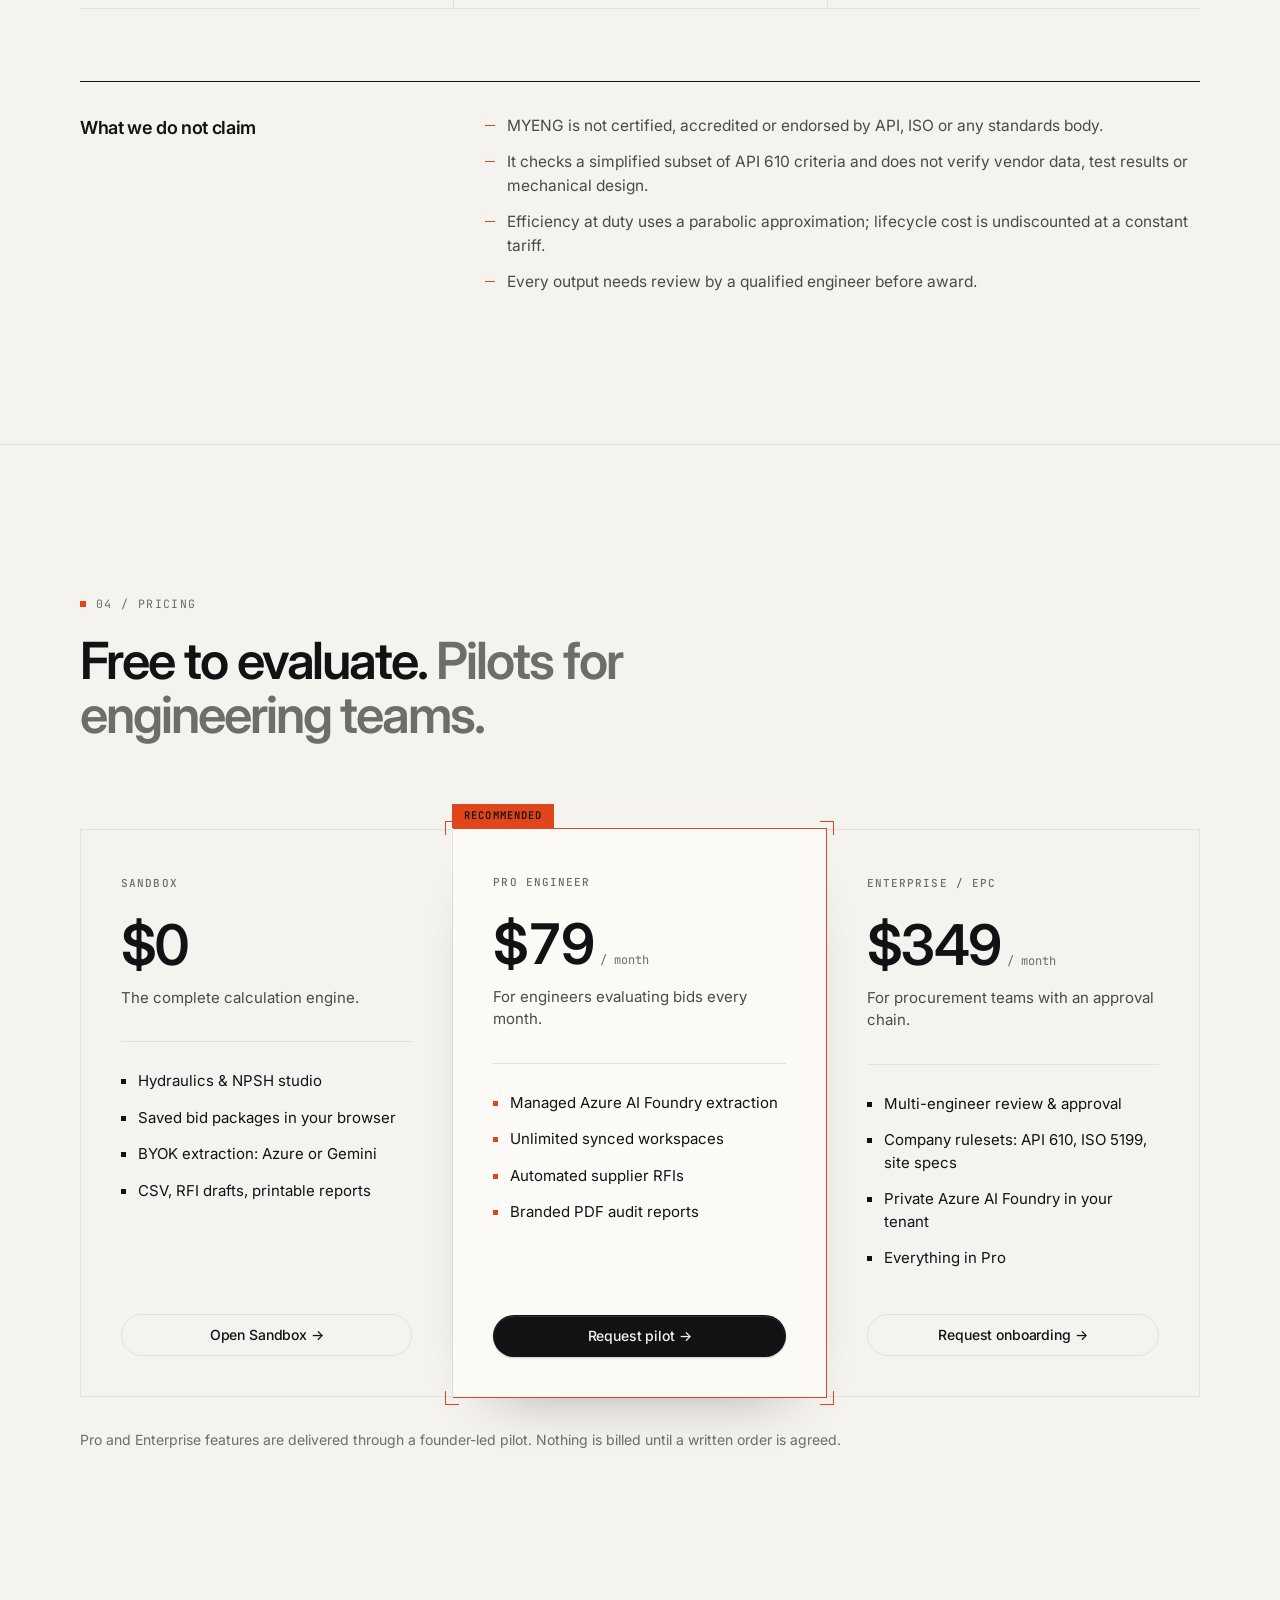
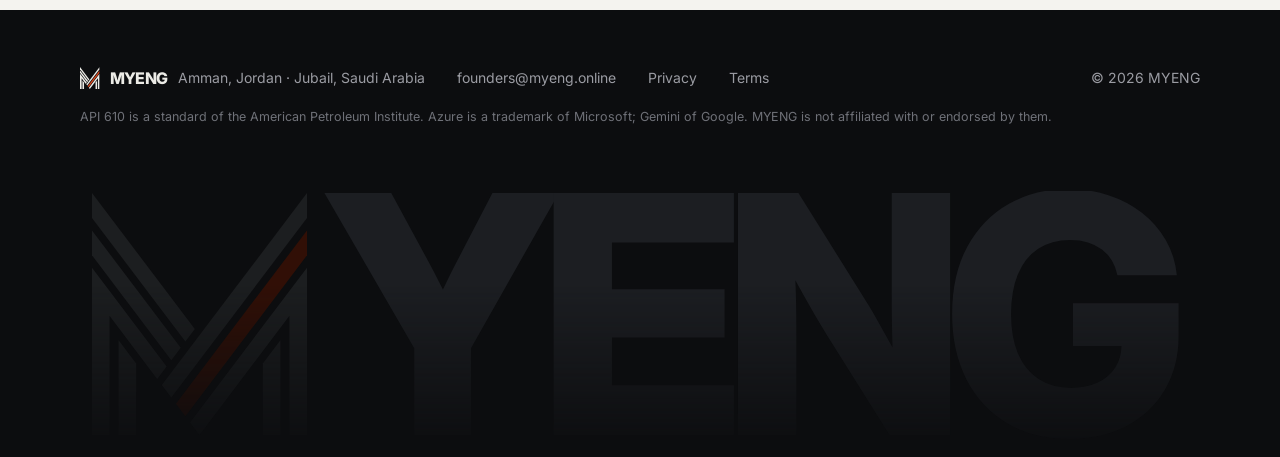
==== commit ba4a7f7a: "Quiet-luxury pass: footer spotlight, cinema hero, graphite Studio, metal twin, A4 report Landing - D" ====
--- a/index.html
+++ b/index.html
@@ -44,7 +44,7 @@
       <a href="#pricing">Pricing</a>
       <a href="#studio" data-launch="tbe">Studio</a>
     </nav>
-    <button class="pill pill--ink magnetic" type="button" data-launch="tbe">Launch Studio <span aria-hidden="true">→</span></button>
+    <button class="pill pill--ink pill--cta magnetic" type="button" data-launch="tbe">Launch Studio <span class="pill__badge" aria-hidden="true"><svg viewBox="0 0 16 16"><path d="M3.5 8h8.5M8.5 4.5 12 8l-3.5 3.5" fill="none" stroke="currentColor" stroke-width="1.6" stroke-linecap="round" stroke-linejoin="round"/></svg></span></button>
   </div>
 </header>
 
@@ -56,12 +56,12 @@
       <p class="eyebrow mono reveal">01 / Rotating Equipment Intelligence</p>
       <h1 class="hero__title" id="hero-title">
         <span class="ln"><span>Rotating equipment</span></span>
-        <span class="ln"><span>procurement, engineered</span></span>
-        <span class="ln"><span>with precision<i>.</i></span></span>
+        <span class="ln"><span>procurement, <em class="tone">engineered</em></span></span>
+        <span class="ln"><span><em class="tone">with precision</em><i>.</i></span></span>
       </h1>
       <p class="hero__sub fade">API 610 bid evaluation, hydraulics and 10-year cost — computed in your browser.</p>
       <div class="hero__ctas fade">
-        <button class="pill pill--ink pill--lg magnetic" type="button" data-launch="tbe">Launch Studio <span aria-hidden="true">→</span></button>
+        <button class="pill pill--ink pill--lg pill--cta magnetic" type="button" data-launch="tbe">Launch Studio <span class="pill__badge" aria-hidden="true"><svg viewBox="0 0 16 16"><path d="M3.5 8h8.5M8.5 4.5 12 8l-3.5 3.5" fill="none" stroke="currentColor" stroke-width="1.6" stroke-linecap="round" stroke-linejoin="round"/></svg></span></button>
         <button class="pill pill--line pill--lg magnetic" type="button" data-load-sample>View Sample</button>
       </div>
     </div>
@@ -71,7 +71,19 @@
         <canvas class="flowfield" id="flowfield" aria-hidden="true"></canvas>
         <img src="/assets/impeller-hero.jpg" width="1600" height="893" alt="Machined closed centrifugal impeller in brushed stainless steel, photographed on black" decoding="async" fetchpriority="high">
         <figcaption class="corner corner--tl mono"><i></i>API 610 · ISO 5199</figcaption>
-        <span class="corner corner--br mono" aria-hidden="true">10-YR TCO ENGINE</span>
+        <div class="stage-ui">
+          <div class="tpill-stack">
+            <span class="tpill mono"><span class="tpill__k">10-yr savings</span><b id="heroSave">—</b></span>
+            <span class="tpill mono"><span class="tpill__k">NPSH margin</span><b id="heroNpsh">—</b><em class="tpill__ok" id="heroNpshState">SAFE</em></span>
+          </div>
+          <div class="trim" role="group" aria-label="Pump speed for the sample case">
+            <div class="trim__seg">
+              <button type="button" data-trim="100" aria-pressed="false">100% Rated</button>
+              <button type="button" data-trim="92" aria-pressed="true">92% VFD Trim</button>
+            </div>
+            <span class="tpill mono tpill--live"><i class="tpill__dot" aria-hidden="true"></i><b id="heroKw">—</b><span class="tpill__k" id="heroQ">—</span></span>
+          </div>
+        </div>
       </figure>
     </div>
   </section>
@@ -81,7 +93,7 @@
     <div class="wrap">
       <header class="story__head">
         <p class="eyebrow mono reveal">02 / Platform</p>
-        <h2 class="h2 reveal" id="story-title">From three quotations to an award memo.</h2>
+        <h2 class="h2 reveal" id="story-title">From three quotations <span class="tone">to an award memo.</span></h2>
         <p class="lead reveal">One workspace for the part of procurement that is pure engineering.</p>
       </header>
       <div class="scrolly">
@@ -120,7 +132,7 @@
   <section class="band" id="architecture" aria-labelledby="arch-title" data-rail="03">
     <div class="wrap">
       <p class="eyebrow mono reveal">03 / Architecture</p>
-      <h2 class="h2 reveal" id="arch-title">Physics in the browser. Language models only for reading.</h2>
+      <h2 class="h2 reveal" id="arch-title">Physics in the browser. <span class="tone">Language models only for reading.</span></h2>
 
       <div class="flowline reveal" aria-label="Data flow">
         <div class="node"><span class="mono">Input</span><b>Vendor quotation</b><em>Pasted or dropped .txt / .csv</em></div>
@@ -151,7 +163,7 @@
   <section class="pricing" id="pricing" aria-labelledby="pricing-title" data-rail="04">
     <div class="wrap">
       <p class="eyebrow mono reveal">04 / Pricing</p>
-      <h2 class="h2 reveal" id="pricing-title">Free to evaluate. Pilots for engineering teams.</h2>
+      <h2 class="h2 reveal" id="pricing-title">Free to evaluate. <span class="tone">Pilots for engineering teams.</span></h2>
       <div class="plans reveal">
         <article class="plan">
           <h3>Sandbox</h3>
@@ -196,7 +208,7 @@
   </section>
 </main>
 
-<footer class="foot" id="contact" data-rail="05">
+<footer class="foot foot--dark" id="contact" data-rail="05">
   <div class="wrap foot__line">
     <span class="foot__brand"><svg class="foot__mark" aria-hidden="true"><use href="#m-mark"/></svg><b>MYENG</b><span>Amman, Jordan · Jubail, Saudi Arabia</span></span>
     <a href="mailto:founders@myeng.online">founders@myeng.online</a>
@@ -205,7 +217,10 @@
     <span class="foot__copy">© <span id="year">2026</span> MYENG</span>
   </div>
   <p class="wrap foot__tm">API 610 is a standard of the American Petroleum Institute. Azure is a trademark of Microsoft; Gemini of Google. MYENG is not affiliated with or endorsed by them.</p>
-  <div class="wordmark" aria-hidden="true"><span class="wordmark__in"><svg class="wordmark__m"><use href="#m-mark"/></svg>YENG</span></div>
+  <div class="wordmark" id="wordmark" aria-hidden="true">
+    <span class="wordmark__in wordmark__base"><svg class="wordmark__m"><use href="#m-mark"/></svg>YENG</span>
+    <span class="wordmark__in wordmark__lit"><svg class="wordmark__m"><use href="#m-mark"/></svg>YENG</span>
+  </div>
 </footer>
 </div>
 
@@ -264,7 +279,7 @@
       <button role="tab" id="tab-ai" aria-controls="panel-ai" aria-selected="false" tabindex="-1" data-tab="ai">Datasheet Parser</button>
       <span class="tabs__ink" aria-hidden="true"></span>
     </div>
-    <button class="pill pill--verm" type="button" id="btnAudit">Export Audit Report</button>
+    <button class="pill pill--glass pill--cta" type="button" id="btnAudit">Export Audit Report <span class="pill__badge" aria-hidden="true"><svg viewBox="0 0 16 16"><path d="M3.5 8h8.5M8.5 4.5 12 8l-3.5 3.5" fill="none" stroke="currentColor" stroke-width="1.6" stroke-linecap="round" stroke-linejoin="round"/></svg></span></button>
   </header>
   <div class="app__case mono">
     <span class="tag" id="caseTag">Illustrative</span>
@@ -397,6 +412,12 @@
               </header>
               <div class="twin__stage">
                 <canvas id="twinCanvas" role="img" aria-label="Cross-section of the active pump train"></canvas>
+                <div class="twin__pills" aria-hidden="true">
+                  <span class="tglass tglass--tl" id="tpFlow"></span>
+                  <span class="tglass tglass--tr" id="tpDis"></span>
+                  <span class="tglass tglass--bl" id="tpNpsh"></span>
+                  <span class="tglass tglass--br" id="tpSpeed"></span>
+                </div>
               </div>
             </section>
             <div class="chart-card">
@@ -420,17 +441,19 @@
             <div class="parser__head">
               <h3 class="ctl-h mono">Raw vendor quotation text</h3>
               <div class="parser__head-btns">
-                <button class="btn btn--ghost btn--sm" type="button" id="btnUpload">Upload .txt / .csv</button>
-                <input type="file" id="fileQuote" accept=".txt,.csv,text/plain,text/csv" hidden>
-                <button class="btn btn--ghost btn--sm" type="button" id="btnSampleQuote">Insert Sample Raw Vendor Quote</button>
+                <button class="btn btn--ghost btn--sm" type="button" id="btnSampleQuote">Insert sample quote</button>
                 <button class="btn btn--ghost btn--sm" type="button" id="btnClearQuote">Clear</button>
               </div>
             </div>
             <div class="drop" id="dropZone">
+              <button class="upzone" type="button" id="btnUpload">
+                <span class="upzone__icon" aria-hidden="true"><svg viewBox="0 0 24 24"><path d="M12 15V4m0 0-4 4m4-4 4 4M5 15v3a2 2 0 0 0 2 2h10a2 2 0 0 0 2-2v-3" fill="none" stroke="currentColor" stroke-width="1.5" stroke-linecap="round" stroke-linejoin="round"/></svg></span>
+                <span class="upzone__t"><b>Drop a .txt or .csv quotation</b><span>or click to browse · read locally, max 1 MB</span></span>
+              </button>
+              <input type="file" id="fileQuote" accept=".txt,.csv,text/plain,text/csv" hidden>
               <textarea id="quoteText" class="mono" spellcheck="false" aria-label="Raw vendor quotation text" placeholder="Paste the technical/commercial section of a pump quotation — or drop a .txt / .csv file here…"></textarea>
               <div class="drop__overlay mono" aria-hidden="true"><span>Drop .txt or .csv to load</span></div>
             </div>
-            <p class="note">Text is processed in this tab. With the local parser nothing leaves your browser. With a cloud provider, the text is sent directly from your browser to the endpoint you configure, under your account and that provider's data terms.</p>
           </div>
 
           <div class="parser__cfg">
@@ -442,10 +465,10 @@
             </div>
 
             <div class="engine-cfg" data-engine="local">
-              <p class="note">Deterministic regular-expression parser. Recognises common quotation phrasing for price, BEP efficiency and flow, NPSH3/NPSHr, MAWP, material class, motor rating and efficiency, maintenance allowance and lead time. No key required.</p>
+              <p class="engine-line">Deterministic regex parser · no key · nothing leaves the browser.</p>
             </div>
             <div class="engine-cfg" data-engine="azure" hidden>
-              <p class="note azure-note"><b>Microsoft Azure AI Foundry</b> model inference or an <b>Azure OpenAI</b> deployment, called directly from this tab with your credentials.</p>
+              <p class="engine-line"><b>Azure AI Foundry</b> or an <b>Azure OpenAI</b> deployment, called from this tab with your credentials.</p>
               <div class="fields">
                 <label class="field field--wide"><span>API surface</span>
                   <select id="azMode">
@@ -476,14 +499,21 @@
                 <label class="field field--wide" id="gmCustomWrap" hidden><span>Model id</span><input type="text" id="gmCustom" placeholder="gemini-…" autocomplete="off"></label>
                 <label class="field field--wide"><span>API key</span><input type="password" id="gmKey" placeholder="Held in page memory only" autocomplete="off"></label>
               </div>
-              <p class="note">Unpaid Gemini API tiers may use submitted content to improve Google products. Use a paid key or the local parser for confidential pricing.</p>
-            </div>
-            <p class="keynote mono"><span class="dot"></span>Keys live in JavaScript memory for this tab only — never written to storage, cookies or any MYENG server. Reloading the page clears them.</p>
+            </div>
             <div class="parser__run">
-              <button class="btn btn--verm" type="button" id="btnParse">Parse datasheet</button>
+              <button class="pill pill--glass pill--cta" type="button" id="btnParse">Parse datasheet <span class="pill__badge" aria-hidden="true"><svg viewBox="0 0 16 16"><path d="M3.5 8h8.5M8.5 4.5 12 8l-3.5 3.5" fill="none" stroke="currentColor" stroke-width="1.6" stroke-linecap="round" stroke-linejoin="round"/></svg></span></button>
               <button class="linkbtn" type="button" id="btnForgetKeys">Forget keys</button>
             </div>
             <p class="status mono" id="parseStatus" role="status" aria-live="polite">Ready.</p>
+            <details class="info">
+              <summary>Privacy &amp; API details</summary>
+              <ul>
+                <li>Text is processed in this tab. With the local parser nothing leaves your browser. With a cloud provider, the text is sent directly from your browser to the endpoint you configure, under your account and that provider's data terms.</li>
+                <li>Deterministic regular-expression parser. Recognises common quotation phrasing for price, BEP efficiency and flow, NPSH3/NPSHr, MAWP, material class, motor rating and efficiency, maintenance allowance and lead time. No key required.</li>
+                <li>Keys live in JavaScript memory for this tab only — never written to storage, cookies or any MYENG server. Reloading the page clears them.</li>
+                <li>Unpaid Gemini API tiers may use submitted content to improve Google products. Use a paid key or the local parser for confidential pricing.</li>
+              </ul>
+            </details>
           </div>
 
           <div class="parser__out">
--- a/assets/css/myeng.css
+++ b/assets/css/myeng.css
@@ -1118,3 +1118,248 @@
 .foot__mark { height: 22px; width: 19.6px; }
 .foot__brand { gap: 10px; }
 .wordmark__m { width: .646em; height: .727em; margin-right: .05em; }
+
+/* =====================================================================
+   REV 09 · AGENT 1 — landing craft
+   ===================================================================== */
+:root { --graphite: #14161A; --glow: 224, 132, 70; }
+
+/* two-tone editorial headlines */
+.tone { font-style: normal; color: var(--muted); }
+.hero__title .tone { color: #8C8B85; }
+.h2 { letter-spacing: -0.04em; }
+
+/* rounded-full pills with an embedded circular arrow badge */
+.pill--cta { gap: 12px; padding-right: 6px; border: 1px solid transparent; }
+.pill--cta.pill--lg { padding-right: 7px; }
+.pill__badge { display: inline-grid; place-items: center; width: 30px; height: 30px; border-radius: 999px; flex: none; transition: transform .45s var(--ease), background-color .3s var(--ease); }
+.pill--lg .pill__badge { width: 38px; height: 38px; }
+.pill__badge svg { width: 14px; height: 14px; transition: transform .45s var(--ease); }
+.pill--cta:hover .pill__badge svg { transform: translateX(2px); }
+.pill--ink.pill--cta { border-color: #2A2C31; }
+.pill--ink .pill__badge { background: var(--stone); color: var(--ink); }
+.pill--glass { background: rgba(255,255,255,.06); color: #ECEBE6; border: 1px solid rgba(255,255,255,.14); height: 40px; padding-left: 16px; font-size: 13.5px; box-shadow: inset 0 1px 0 rgba(255,255,255,.06); }
+.pill--glass:hover { background: rgba(255,255,255,.1); border-color: rgba(255,255,255,.22); }
+.pill--glass .pill__badge { width: 28px; height: 28px; background: rgba(255,255,255,.1); color: #ECEBE6; box-shadow: inset 0 0 0 1px rgba(255,255,255,.12); }
+.pill--glass:hover .pill__badge { background: rgba(224,70,25,.9); color: var(--ink); box-shadow: none; }
+.pill--glass[disabled] { opacity: .45; }
+
+/* floating nav clearance: hero content always starts well below the pill bar */
+.hero { padding-top: clamp(132px, 16vh, 156px); }
+.nav__pill { max-width: 1120px; }
+
+/* cinema stage */
+.frame-hero { width: 92%; max-width: 1180px; border-radius: 20px; border: 1px solid rgba(255,255,255,.08); max-height: 66vh;
+  box-shadow: 0 0 0 1px rgba(17,18,20,.9), 0 50px 100px -60px rgba(17,18,20,.8), inset 0 1px 0 rgba(255,255,255,.06); }
+.frame-hero::before { content: ""; position: absolute; inset: 0; z-index: 2; pointer-events: none; border-radius: inherit;
+  background: radial-gradient(70% 90% at 0% 0%, rgba(var(--glow), .13), rgba(var(--glow), .04) 38%, transparent 62%); }
+.frame-hero .stage-ui::before { content: ""; position: absolute; inset: 0; pointer-events: none; opacity: .02; mix-blend-mode: screen; border-radius: 20px;
+  background-image: url("data:image/svg+xml,%3Csvg xmlns='http://www.w3.org/2000/svg' width='160' height='160'%3E%3Cfilter id='n'%3E%3CfeTurbulence type='fractalNoise' baseFrequency='.9' numOctaves='2' stitchTiles='stitch'/%3E%3C/filter%3E%3Crect width='100%25' height='100%25' filter='url(%23n)'/%3E%3C/svg%3E"); }
+.stage-ui { position: absolute; inset: 0; z-index: 3; pointer-events: none; }
+.stage-ui > * { pointer-events: auto; }
+.tpill-stack { position: absolute; right: 22px; top: 22px; display: grid; gap: 8px; justify-items: end; }
+.tpill { display: inline-flex; align-items: center; gap: 10px; height: 34px; padding: 0 14px; border-radius: 999px; font-size: 11.5px; color: #ECEBE6; white-space: nowrap;
+  background: rgba(20,22,26,.52); border: 1px solid rgba(255,255,255,.1); box-shadow: inset 0 1px 0 rgba(255,255,255,.07), 0 10px 30px -12px rgba(0,0,0,.6);
+  -webkit-backdrop-filter: blur(14px) saturate(130%); backdrop-filter: blur(14px) saturate(130%); }
+.tpill__k { color: #9B9CA3; text-transform: uppercase; letter-spacing: .1em; font-size: 10px; }
+.tpill b { font-weight: 600; font-variant-numeric: tabular-nums; }
+.tpill__ok { font-style: normal; font-size: 9.5px; letter-spacing: .1em; color: #ECEBE6; padding: 2px 6px; border-radius: 999px; box-shadow: inset 0 0 0 1px rgba(255,255,255,.18); }
+.tpill__ok.is-bad { box-shadow: inset 0 0 0 1px var(--verm); }
+.tpill__dot { width: 6px; height: 6px; border-radius: 50%; background: var(--verm); box-shadow: 0 0 0 3px rgba(224,70,25,.18); }
+.trim { position: absolute; left: 22px; bottom: 22px; display: flex; align-items: center; gap: 10px; flex-wrap: wrap; }
+.trim__seg { display: inline-flex; padding: 3px; gap: 2px; border-radius: 999px; background: rgba(20,22,26,.52); border: 1px solid rgba(255,255,255,.1);
+  -webkit-backdrop-filter: blur(14px); backdrop-filter: blur(14px); box-shadow: inset 0 1px 0 rgba(255,255,255,.07); }
+.trim__seg button { border: 0; background: transparent; color: #9B9CA3; font: 500 12px var(--sans); height: 28px; padding: 0 12px; border-radius: 999px; white-space: nowrap; transition: background-color .3s var(--ease), color .3s var(--ease); }
+.trim__seg button:hover { color: #ECEBE6; }
+.trim__seg button[aria-pressed="true"] { background: rgba(255,255,255,.1); color: #ECEBE6; box-shadow: inset 0 0 0 1px rgba(255,255,255,.14), inset 0 -2px 0 var(--verm); }
+.corner--tl { top: 24px; left: 26px; }
+
+/* dark footer band with masked monumental wordmark + cursor spotlight */
+.foot--dark { background: #0C0D0F; border-top: 0; color: #9B9CA3; }
+.foot--dark .foot__line, .foot--dark .foot__line .linkbtn, .foot--dark .foot__copy { color: #9B9CA3; }
+.foot--dark .foot__line a:hover, .foot--dark .foot__line .linkbtn:hover { color: #ECEBE6; }
+.foot--dark .foot__brand { color: #ECEBE6; }
+.foot--dark .foot__brand span { color: #9B9CA3; }
+.foot--dark .foot__tm { color: #6F7178; }
+.wordmark { position: relative; color: #1C1E22; height: .8em;
+  -webkit-mask-image: linear-gradient(to top, transparent 0%, #000 65%); mask-image: linear-gradient(to top, transparent 0%, #000 65%); }
+.wordmark .wordmark__m { color: inherit; }
+.wordmark__base .wordmark__m { color: #808992; filter: brightness(.22); }   /* dims the vermilion diagonal with the ink */
+.wordmark__lit { position: absolute; left: 0; right: 0; top: 0; text-align: center; color: #3A3D44; opacity: var(--lit, 0);
+  -webkit-mask-image: radial-gradient(circle 300px at var(--mx, 50%) var(--my, 50%), #000 0%, transparent 75%);
+          mask-image: radial-gradient(circle 300px at var(--mx, 50%) var(--my, 50%), #000 0%, transparent 75%); }
+.wordmark__lit .wordmark__m { color: #3A3D44; opacity: .95; }
+.wordmark__in { display: inline-block; }
+
+@media (max-width: 860px) {
+  .tpill-stack { right: 14px; top: 14px; }
+  .trim { left: 14px; bottom: 14px; }
+  .tpill { height: 30px; padding: 0 11px; font-size: 10.5px; }
+}
+@media (max-width: 600px) {
+  .hero { padding-top: 116px; }
+  .frame-hero { width: 100%; border-radius: 16px; aspect-ratio: 4 / 4.2; }
+  .frame-hero img { inset: 18% 0 16%; width: 100%; height: 66%; }
+  .tpill-stack { left: 12px; right: 12px; top: 12px; justify-items: start; }
+  .trim { left: 12px; right: 12px; bottom: 12px; }
+  .trim__seg button { padding: 0 10px; font-size: 11.5px; }
+  .corner--tl { display: none; }
+  .pill--cta.pill--lg { padding-right: 6px; }
+}
+
+/* =====================================================================
+   REV 09 · AGENT 2 — calm graphite Studio (palette re-scoped inside #studio)
+   ===================================================================== */
+.app {
+  --ink: #0D0E11; --carbon: #14161A; --hair-d: rgba(255,255,255,.07);
+  --stone: #ECEBE6; --muted-d: #9B9CA3;
+  --card-b: 1px solid rgba(255,255,255,.07); --card-hi: inset 0 1px 0 rgba(255,255,255,.06);
+  background: #0D0E11; color: #ECEBE6;
+}
+.app__bar { background: rgba(13,14,17,.82); border-bottom: 1px solid rgba(255,255,255,.06); }
+.app__case { border-bottom-color: rgba(255,255,255,.05); }
+.app .controls, .app .kpis, .app .matrix-wrap, .app .chart-card, .app .twin, .app .hyd__readouts, .app .tco-bars,
+.app .deliverables, .app .formulas, .app .estrip, .app .parser__input, .app .parser__cfg, .app .parser__out {
+  background: #14161A; border: var(--card-b); border-radius: 14px; box-shadow: var(--card-hi);
+}
+.app .matrix-wrap, .app .chart-card, .app .twin, .app .hyd__readouts, .app .kpis { overflow: hidden; }
+.app .matrix-wrap { overflow-x: auto; }
+.app .proj__btn, .app .proj__menu { background: #14161A; border: var(--card-b); border-radius: 12px; box-shadow: var(--card-hi), 0 24px 60px -24px rgba(0,0,0,.7); }
+.app .proj__btn { box-shadow: var(--card-hi); }
+.app .proj__item { border-radius: 8px; }
+.app .proj__actions button, .app .proj__new button { border-radius: 999px; border-color: rgba(255,255,255,.1); }
+.app .proj__new button { border-radius: 10px; }
+.app .matrix thead th, .app .matrix .grp td { background: #111316; }
+.app .matrix th:first-child, .app .matrix td:first-child { background: #14161A; }
+.app .matrix .col-rec { background: rgba(255,255,255,.025); }
+.app .matrix .col-rec.out--strong { color: #ECEBE6; text-decoration: underline 2px var(--verm); text-underline-offset: 6px; }
+.app .kpi__v--verm { color: #ECEBE6; }
+.app .kpi__v--verm::before { content: ""; display: inline-block; width: 6px; height: 6px; border-radius: 50%; background: var(--verm); margin: 0 10px 3px 0; vertical-align: middle; }
+.app .matrix .st--rec { background: transparent; border-color: var(--verm); color: #ECEBE6; }
+.app .matrix .st { border-radius: 999px; padding: 3px 9px; }
+
+/* glass active states — no white blocks */
+.app .seg { border: var(--card-b); border-radius: 999px; padding: 3px; gap: 3px; background: rgba(255,255,255,.03); }
+.app .seg span { border: 0; border-radius: 999px; }
+.app .seg input:checked + span { background: rgba(255,255,255,.09); color: #ECEBE6; font-weight: 500; box-shadow: inset 0 0 0 1px rgba(255,255,255,.14), inset 0 1px 0 rgba(255,255,255,.08); }
+.app .viewseg { border: var(--card-b); border-radius: 999px; background: rgba(255,255,255,.03); }
+.app .viewseg button { border-radius: 999px; }
+.app .viewseg button[aria-pressed="true"] { background: rgba(255,255,255,.09); color: #ECEBE6; box-shadow: inset 0 0 0 1px rgba(255,255,255,.14), inset 0 1px 0 rgba(255,255,255,.08); }
+.app .btn { border-radius: 999px; }
+.app .btn--paper { background: rgba(255,255,255,.09); color: #ECEBE6; border: 1px solid rgba(255,255,255,.14); box-shadow: inset 0 1px 0 rgba(255,255,255,.06); }
+.app .btn--paper:hover { background: rgba(255,255,255,.13); }
+.app .btn--ghost { border-color: rgba(255,255,255,.12); color: #ECEBE6; }
+.app .btn--ghost:hover { border-color: rgba(255,255,255,.24); background: rgba(255,255,255,.04); }
+.app .tabs button[aria-selected="true"] { color: #ECEBE6; }
+.app .app__case .tag { border-radius: 999px; padding: 1px 8px; }
+.app .app__back { border-color: rgba(255,255,255,.1); }
+.app .field input, .app .field select { border-radius: 6px; }
+.app .field--wide input, .app .field--wide select { background: rgba(255,255,255,.03); border: 1px solid rgba(255,255,255,.08); border-radius: 10px; padding: 9px 12px; }
+.app .field--wide input:focus, .app .field--wide select:focus { border-color: rgba(224,70,25,.7); }
+.app select option { background: #14161A; }
+.app .parser textarea { background: rgba(255,255,255,.025); border: 1px solid rgba(255,255,255,.08); border-radius: 12px; }
+
+/* energy share bars: neutral graphite; vermilion only as a marker */
+.app .ebar { border-radius: 999px; background: rgba(255,255,255,.05); height: 10px; }
+.app .ebar__capex { background: #ECEBE6; }
+.app .ebar__energy { background-color: rgba(236,235,230,.42); background-image: repeating-linear-gradient(90deg, transparent 0 10px, rgba(13,14,17,.35) 10px 12px); }
+.app .ebar__maint { background: rgba(255,255,255,.16); }
+.app .lg--capex { background: #ECEBE6; } .app .lg--energy { background: rgba(236,235,230,.42); } .app .lg--maint { background: rgba(255,255,255,.16); }
+.app .lg { border-radius: 2px; }
+.app .bar__track { border-radius: 999px; overflow: hidden; background: rgba(255,255,255,.04); }
+.app .seg-capex { background: #ECEBE6; } .app .seg-energy, .app .bar--rec .seg-energy { background: rgba(236,235,230,.34); } .app .seg-maint { background: rgba(255,255,255,.12); outline: 0; }
+.app .bar--rec .bar__name::before { content: ""; display: inline-block; width: 6px; height: 6px; border-radius: 50%; background: var(--verm); margin-right: 8px; vertical-align: 1px; }
+.app .tco-bars__legend i.seg-energy { background: rgba(236,235,230,.34); }
+
+/* recessed full-height sliders */
+.rs { margin-bottom: 10px; }
+.rs__track { position: relative; height: 34px; border-radius: 8px; overflow: hidden; background: rgba(255,255,255,.04);
+  box-shadow: inset 0 1px 2px rgba(0,0,0,.55), inset 0 0 0 1px rgba(255,255,255,.05); transition: background-color .25s var(--ease), box-shadow .25s var(--ease); }
+.rs__track:hover { background: rgba(255,255,255,.055); }
+.rs__track:focus-within { box-shadow: inset 0 1px 2px rgba(0,0,0,.55), inset 0 0 0 1px rgba(224,70,25,.55); }
+.rs__fill { position: absolute; left: 0; top: 0; bottom: 0; width: var(--p); background: linear-gradient(90deg, rgba(255,255,255,.04), rgba(255,255,255,.1)); transition: width .12s linear; }
+.rs__thumb { position: absolute; top: 8px; width: 3px; height: 18px; border-radius: 2px; left: calc(var(--pf) * (100% - 3px)); transition: left .12s linear, transform .2s var(--ease);
+  background: linear-gradient(180deg, #F4F3EF 0%, #C9CBCF 55%, #8E9196 100%); box-shadow: 0 0 0 1px rgba(0,0,0,.4), 0 0 10px rgba(236,235,230,.18); }
+.rs__track.is-drag .rs__thumb { transform: scaleY(1.15); }
+.rs input[type=range] { position: absolute; inset: 0; width: 100%; height: 100%; opacity: 0; margin: 0; cursor: ew-resize; z-index: 1; }
+.rs__label { position: absolute; left: 12px; top: 50%; transform: translateY(-50%); z-index: 2; pointer-events: none; font-size: 12.5px; color: #ECEBE6; white-space: nowrap; }
+.rs__label sub { font-size: .7em; }
+.rs__val { position: absolute; right: 6px; top: 50%; transform: translateY(-50%); z-index: 3; display: flex; align-items: baseline; gap: 4px; }
+.rs__num { background: transparent; border: 0; color: #ECEBE6; font: 600 12.5px var(--mono); font-variant-numeric: tabular-nums; text-align: right; padding: 4px 4px; border-radius: 6px; min-width: 3ch; }
+.rs__num:hover { background: rgba(255,255,255,.06); cursor: text; }
+.rs__num:focus { outline: none; background: rgba(13,14,17,.7); box-shadow: inset 0 0 0 1px rgba(224,70,25,.6); }
+.rs__unit { font: 400 10.5px var(--mono); color: #9B9CA3; padding-right: 6px; }
+.controls .vfd { margin-top: 2px; }
+
+/* =====================================================================
+   REV 09 · AGENT 4 — breathing room
+   ===================================================================== */
+.app .controls { padding: 22px; }
+.app .tbe, .app .hyd { gap: 22px; }
+.app .tbe__main, .app .hyd__main { gap: 20px; }
+.app .parser { gap: 20px; }
+.app .parser__input, .app .parser__cfg, .app .parser__out { padding: 24px; }
+.app .kpi { padding: 20px 22px; }
+.app .xcard { padding: 22px 24px; gap: 8px; }
+.app .estrip { padding: 18px 22px; }
+.app .tco-bars { padding: 22px 24px; }
+.app .deliverables { padding: 16px 18px 16px 24px; }
+.app .formulas { padding: 16px 24px; }
+.app .ctl-h { margin-bottom: 16px; }
+.app .matrix.is-exec tbody tr.x > td { height: 48px; }
+.app .matrix tbody tr:not(.grp) > td { transition: background-color .2s var(--ease); }
+.app .matrix tbody tr:not(.grp):hover > td { background-color: rgba(255,255,255,.025); }
+.app .matrix tbody tr:not(.grp):hover > td:first-child { background-color: #181A1F; }
+
+/* airy parser */
+.engine-line { font-size: 12.5px; color: #9B9CA3; margin: 2px 0 14px; line-height: 1.5; }
+.engine-line b { color: #ECEBE6; font-weight: 500; }
+.upzone { width: 100%; display: flex; align-items: center; gap: 14px; text-align: left; padding: 16px 18px; margin-bottom: 12px; border-radius: 12px; cursor: pointer;
+  background: rgba(255,255,255,.02); border: 1px dashed rgba(255,255,255,.16); color: #ECEBE6; transition: border-color .25s var(--ease), background-color .25s var(--ease); }
+.upzone:hover, .drop.is-over .upzone { border-color: rgba(224,70,25,.6); background: rgba(255,255,255,.04); }
+.upzone__icon { width: 38px; height: 38px; border-radius: 10px; display: grid; place-items: center; background: rgba(255,255,255,.06); box-shadow: inset 0 0 0 1px rgba(255,255,255,.08); flex: none; }
+.upzone__icon svg { width: 20px; height: 20px; }
+.upzone__t { display: grid; gap: 2px; }
+.upzone__t b { font-weight: 500; font-size: 13.5px; }
+.upzone__t span { font-size: 12px; color: #9B9CA3; }
+.drop__overlay { border-radius: 12px; }
+.app .parser textarea { min-height: 260px; }
+.info { margin-top: 14px; border-top: 1px solid rgba(255,255,255,.06); padding-top: 12px; }
+.info > summary { cursor: pointer; list-style: none; font-size: 12px; color: #9B9CA3; display: inline-flex; align-items: center; gap: 8px; }
+.info > summary::before { content: "i"; display: inline-grid; place-items: center; width: 16px; height: 16px; border-radius: 50%; font: 600 10px var(--mono); color: #ECEBE6; box-shadow: inset 0 0 0 1px rgba(255,255,255,.2); }
+.info > summary:hover { color: #ECEBE6; }
+.info ul { margin: 12px 0 0; padding-left: 18px; display: grid; gap: 8px; font-size: 12px; line-height: 1.55; color: #9B9CA3; }
+.parser__run { margin-top: 18px; }
+.rs__label { text-shadow: 0 0 6px #14161A, 0 0 2px #14161A; }
+.rs__num { box-sizing: border-box; }
+
+/* =====================================================================
+   REV 09 · AGENT 3 — studio-lit twin
+   ===================================================================== */
+.app .twin__stage { aspect-ratio: 1000 / 460; background: #101216; }
+.twin__pills { position: absolute; inset: 0; pointer-events: none; }
+.tglass { position: absolute; display: inline-flex; align-items: center; gap: 9px; height: 32px; padding: 0 13px; border-radius: 999px; white-space: nowrap;
+  font: 500 12px var(--mono); font-variant-numeric: tabular-nums; color: #ECEBE6;
+  background: rgba(20,22,26,.55); border: 1px solid rgba(255,255,255,.1); box-shadow: inset 0 1px 0 rgba(255,255,255,.07), 0 10px 24px -12px rgba(0,0,0,.7);
+  -webkit-backdrop-filter: blur(12px) saturate(130%); backdrop-filter: blur(12px) saturate(130%); transition: border-color .4s var(--ease), box-shadow .4s var(--ease); }
+.tglass:empty { display: none; }
+.tglass__k { font-size: 9.5px; letter-spacing: .1em; text-transform: uppercase; color: #9B9CA3; }
+.tglass b { font-weight: 600; }
+.tglass.is-alert { border-color: rgba(224,70,25,.8); box-shadow: inset 0 1px 0 rgba(255,255,255,.07), 0 0 0 3px rgba(224,70,25,.14); }
+.tglass.is-alert .tglass__k { color: #ECEBE6; }
+.tglass--tl { left: 16px; top: 16px; } .tglass--tr { right: 16px; top: 16px; }
+.tglass--bl { left: 16px; bottom: 16px; } .tglass--br { right: 16px; bottom: 16px; }
+@media (max-width: 600px) {
+  .app .twin__stage { aspect-ratio: 1000 / 620; }
+  .tglass { height: 26px; padding: 0 9px; font-size: 10.5px; gap: 6px; }
+  .tglass__k { font-size: 8.5px; }
+  .tglass--tl, .tglass--bl { left: 8px; } .tglass--tr, .tglass--br { right: 8px; }
+  .tglass--tl, .tglass--tr { top: 8px; } .tglass--bl, .tglass--br { bottom: 8px; }
+}
+.modal__body:has(.rep-frame) { padding: 0; background: #E2E1DC; }
+.rep-frame { display: block; width: 100%; height: min(78vh, 1100px); border: 0; background: #E2E1DC; }
+@media (min-width: 601px) and (max-height: 860px) {
+  .hero { padding-top: 124px; }
+  .frame-hero { margin-top: 30px; }
+}
+.rs__label { text-shadow: 0 0 3px #14161A, 0 0 3px #14161A, 0 0 6px #14161A; }
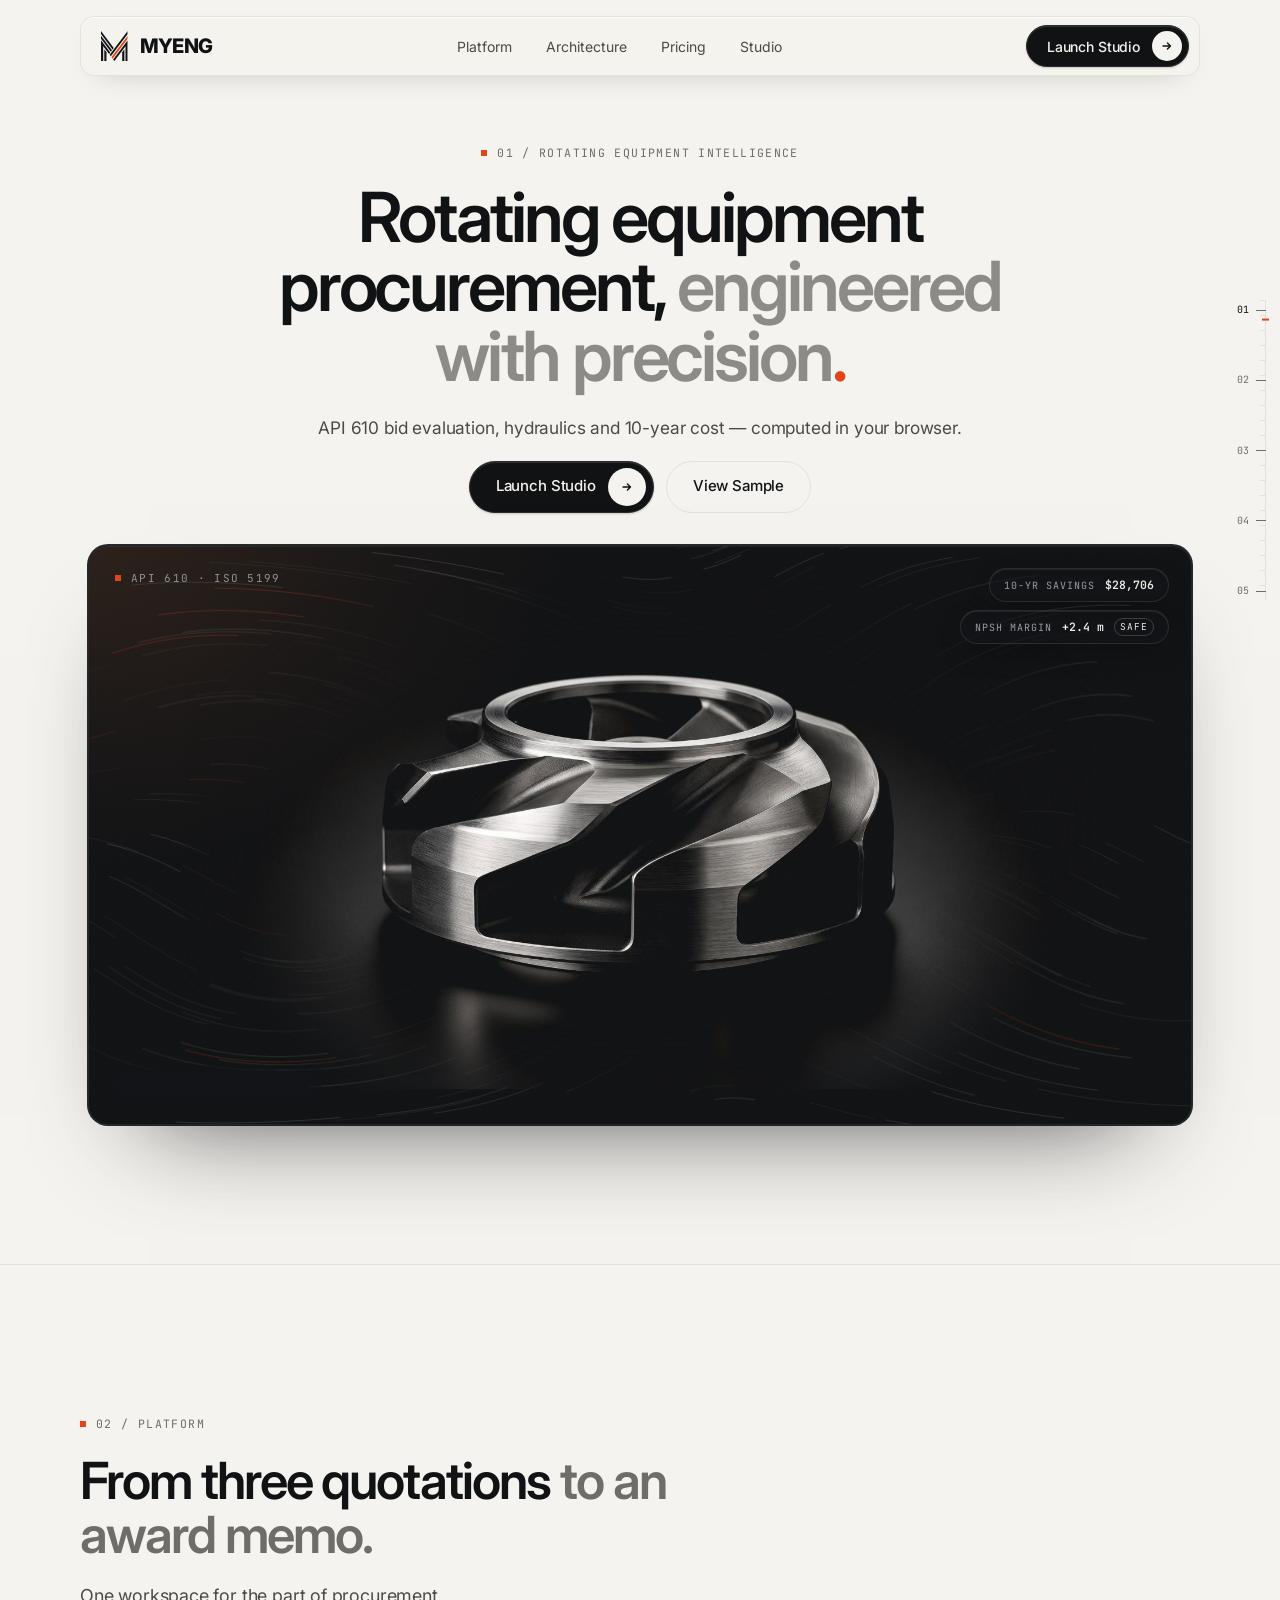
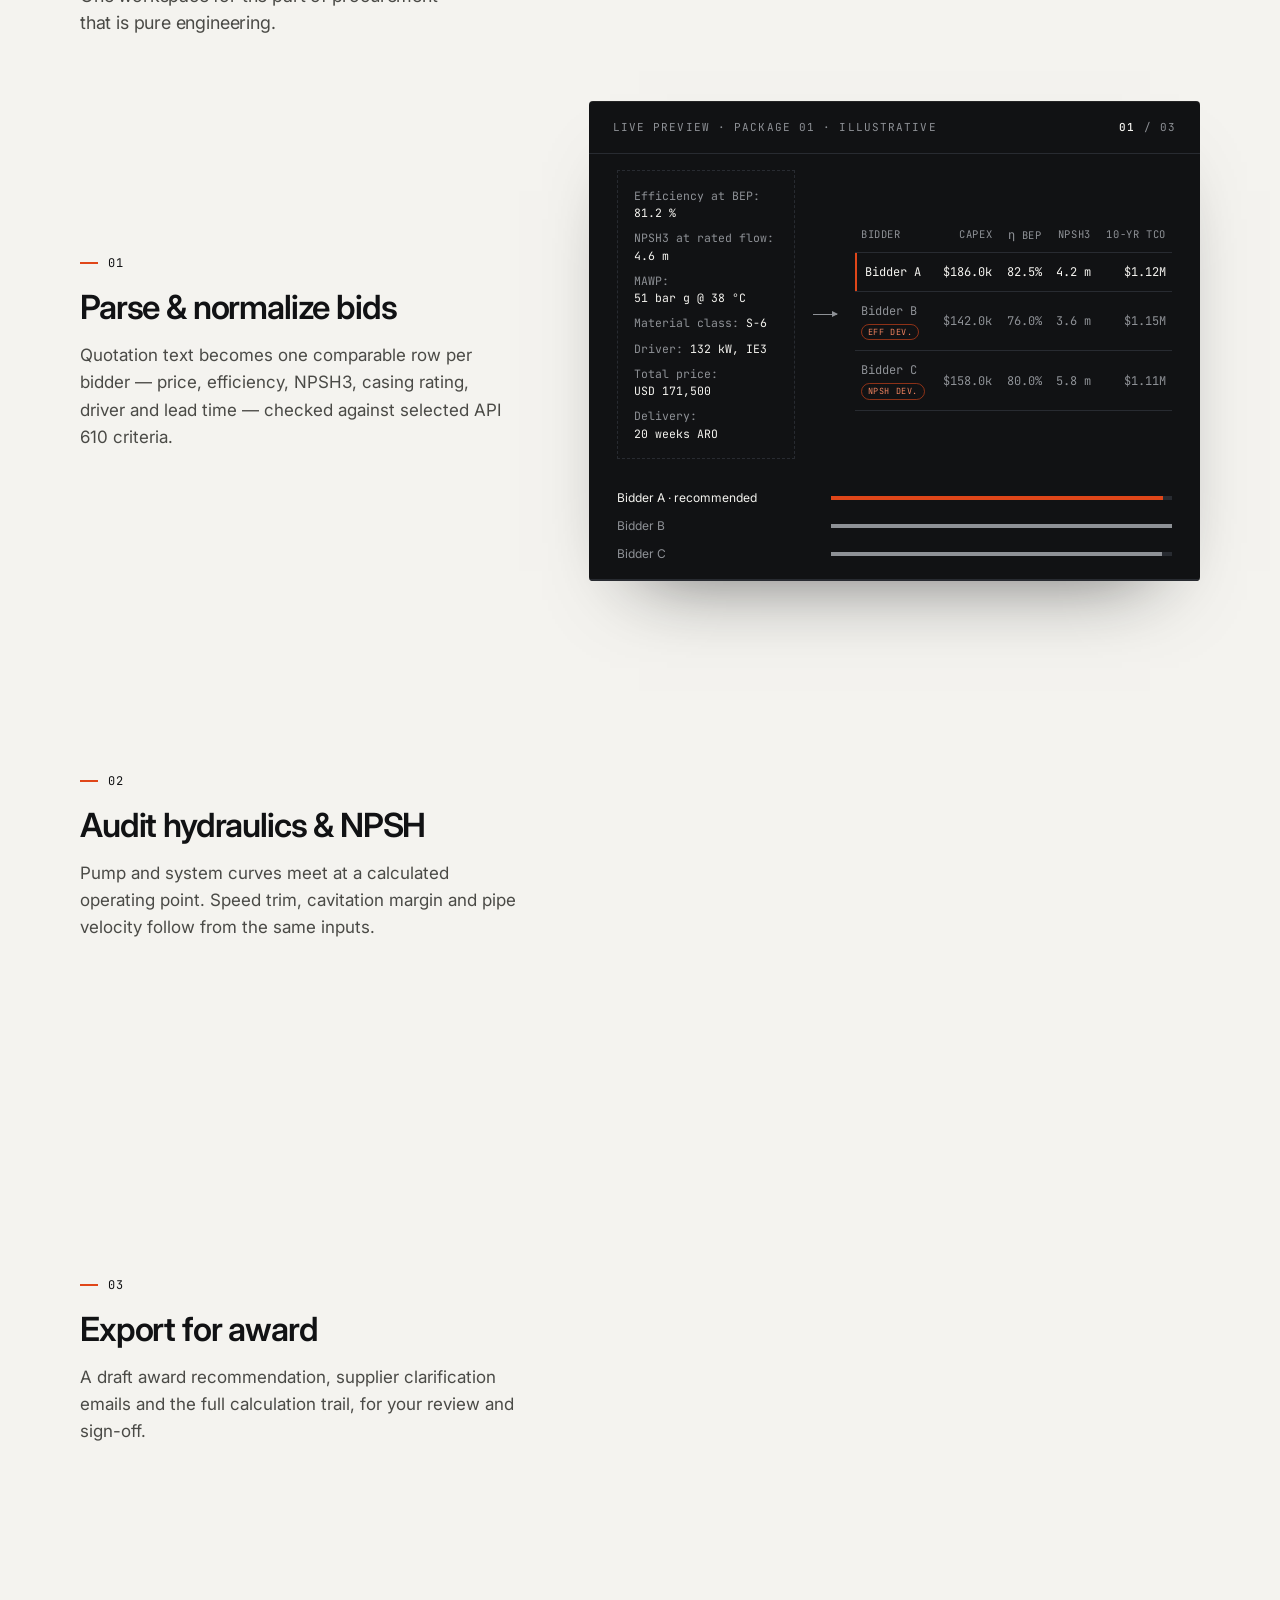
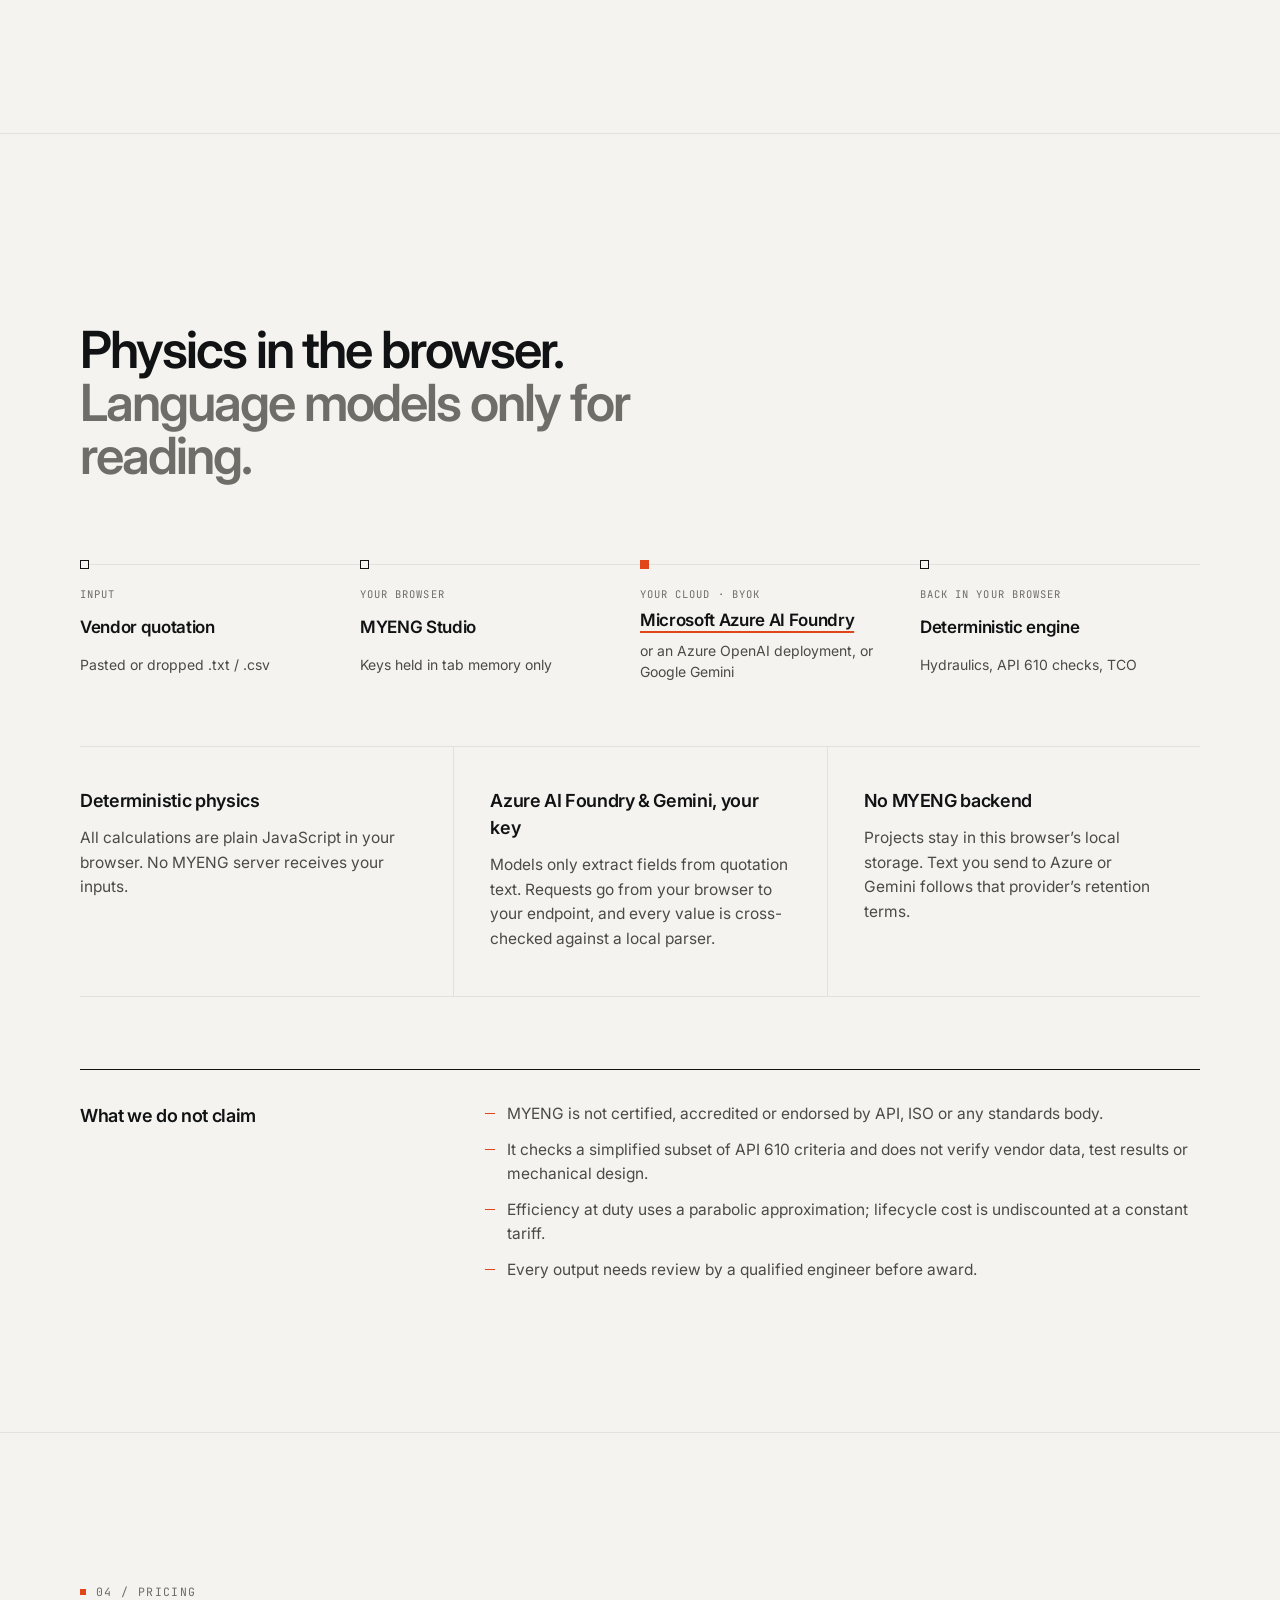
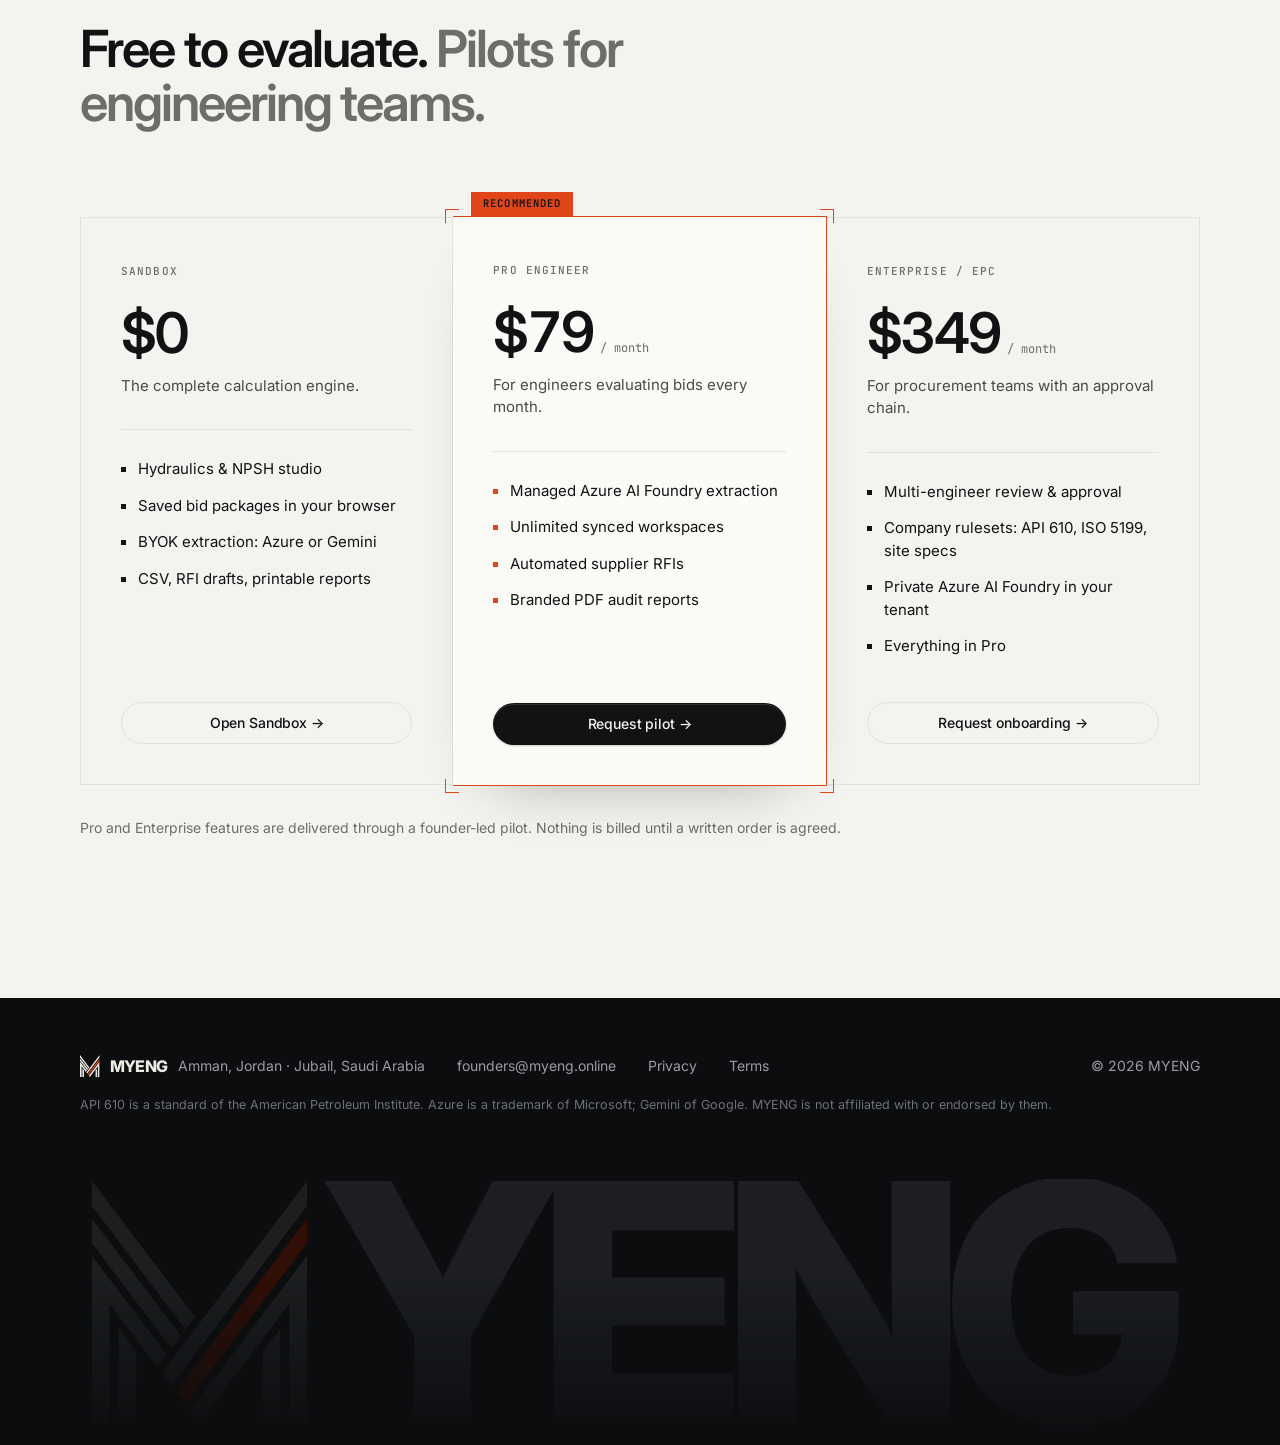
==== commit 22789df1: "Precision pass: hero fold, story card, slider rails, Stone default, TBE polish Landing - Hero: subti" ====
--- a/index.html
+++ b/index.html
@@ -279,6 +279,10 @@
       <button role="tab" id="tab-ai" aria-controls="panel-ai" aria-selected="false" tabindex="-1" data-tab="ai">Datasheet Parser</button>
       <span class="tabs__ink" aria-hidden="true"></span>
     </div>
+    <div class="themeseg" role="group" aria-label="Studio theme">
+      <button type="button" data-theme-set="stone" aria-pressed="false" title="Stone theme"><i class="themeseg__sw themeseg__sw--stone" aria-hidden="true"></i>Stone</button>
+      <button type="button" data-theme-set="obsidian" aria-pressed="true" title="Obsidian theme"><i class="themeseg__sw themeseg__sw--obsidian" aria-hidden="true"></i>Obsidian</button>
+    </div>
     <button class="pill pill--glass pill--cta" type="button" id="btnAudit">Export Audit Report <span class="pill__badge" aria-hidden="true"><svg viewBox="0 0 16 16"><path d="M3.5 8h8.5M8.5 4.5 12 8l-3.5 3.5" fill="none" stroke="currentColor" stroke-width="1.6" stroke-linecap="round" stroke-linejoin="round"/></svg></span></button>
   </header>
   <div class="app__case mono">
@@ -320,10 +324,6 @@
                 <b id="stripName">—</b>
                 <span class="estrip__meta mono" id="stripMeta">—</span>
               </div>
-              <div class="estrip__bar">
-                <div class="ebar" aria-hidden="true"><span class="ebar__capex" id="ebCapex"></span><span class="ebar__energy" id="ebEnergy"></span><span class="ebar__maint" id="ebMaint"></span></div>
-                <div class="ebar__leg mono"><span><i class="lg lg--capex"></i>CapEx <b id="ebCapexP">—</b></span><span><i class="lg lg--energy"></i>Electricity <b id="ebEnergyP">—</b></span><span><i class="lg lg--maint"></i>Maintenance <b id="ebMaintP">—</b></span></div>
-              </div>
             </div>
             <div class="viewbar">
               <div class="viewseg" role="group" aria-label="Matrix view">
@@ -339,23 +339,26 @@
             <div class="deliverables">
               <span class="mono dim">Procurement deliverables</span>
               <div class="deliverables__btns">
-                <button class="btn btn--paper" type="button" id="btnAward">Award Recommendation Report</button>
+                <button class="btn btn--ghost" type="button" id="btnAward">Award Recommendation Report</button>
                 <button class="btn btn--ghost" type="button" id="btnRfi">Supplier RFI Email Draft</button>
-                <button class="btn btn--ghost" type="button" id="btnCsv">Export CSV</button>
+                <button class="btn btn--paper" type="button" id="btnXlsx">Export Excel (.xlsx)</button>
+                <button class="btn btn--ghost deliverables__csv" type="button" id="btnCsv">CSV</button>
               </div>
             </div>
             <details class="formulas">
-              <summary class="mono">Formulas &amp; assumptions</summary>
-              <div class="formulas__body mono">
-                <p>P<sub>h</sub> = ρ · g · Q · H / 3.6×10⁶ [kW], g = 9.81 m/s²</p>
-                <p>η<sub>duty</sub> = η<sub>BEP</sub> · r(2 − r), r = Q / Q<sub>BEP</sub> — parabolic part-load approximation</p>
-                <p>P<sub>shaft</sub> = P<sub>h</sub> / η<sub>duty</sub> · P<sub>in</sub> = P<sub>h</sub> / (η<sub>duty</sub> · η<sub>motor</sub>)</p>
-                <p>E<sub>yr</sub> = P<sub>in</sub> · hours · tariff · TCO = CapEx + n·E<sub>yr</sub> + n·Maint (undiscounted, constant tariff)</p>
-                <p>CO₂ = P<sub>in</sub> · hours · EF / 1000 [t/yr]</p>
-                <p>Driver check (API 610): nameplate ≥ P<sub>shaft</sub> × 1.25 (&lt;22 kW) / 1.15 (22–55 kW) / 1.10 (&gt;55 kW)</p>
-                <p>Rated flow 80–110% of BEP (minor), outside 70–120% (major) · NPSH margin ≥ 1.0 m · Material class ranking simplified from API 610 Annex H</p>
-                <p>Recommendation = lowest TCO among bids with no major deviation. Commercial flags do not affect compliance.</p>
-              </div>
+              <summary>Formulas &amp; assumptions <span class="mono">10 equations · open to inspect</span></summary>
+              <dl class="fgrid">
+                <div class="fgrid__row"><dt>Hydraulic power</dt><dd><span class="fgrid__eq">P<sub>h</sub> = ρ · g · Q · H / 3.6×10⁶</span><span class="fgrid__basis">kW · g = 9.81 m/s²</span></dd></div>
+                <div class="fgrid__row"><dt>Efficiency at duty</dt><dd><span class="fgrid__eq">η<sub>duty</sub> = η<sub>BEP</sub> · r(2 − r),&nbsp; r = Q / Q<sub>BEP</sub></span><span class="fgrid__basis">Parabolic part-load approximation</span></dd></div>
+                <div class="fgrid__row"><dt>Shaft &amp; input power</dt><dd><span class="fgrid__eq">P<sub>shaft</sub> = P<sub>h</sub> / η<sub>duty</sub> &nbsp;·&nbsp; P<sub>in</sub> = P<sub>h</sub> / (η<sub>duty</sub> · η<sub>motor</sub>)</span><span class="fgrid__basis">kW</span></dd></div>
+                <div class="fgrid__row"><dt>Lifecycle cost</dt><dd><span class="fgrid__eq">E<sub>yr</sub> = P<sub>in</sub> · hours · tariff &nbsp;·&nbsp; TCO = CapEx + n·E<sub>yr</sub> + n·Maint</span><span class="fgrid__basis">Undiscounted, constant tariff</span></dd></div>
+                <div class="fgrid__row"><dt>CO₂</dt><dd><span class="fgrid__eq">CO₂ = P<sub>in</sub> · hours · EF / 1000</span><span class="fgrid__basis">t/yr</span></dd></div>
+                <div class="fgrid__row"><dt>Driver check</dt><dd><span class="fgrid__eq">Nameplate ≥ P<sub>shaft</sub> × 1.25 / 1.15 / 1.10</span><span class="fgrid__basis">API 610: &lt;22 kW / 22–55 kW / &gt;55 kW</span></dd></div>
+                <div class="fgrid__row"><dt>Operating region</dt><dd><span class="fgrid__eq">Rated flow 80–110% of BEP</span><span class="fgrid__basis">Minor outside 80–110%, major outside 70–120%</span></dd></div>
+                <div class="fgrid__row"><dt>Cavitation</dt><dd><span class="fgrid__eq">NPSHa − NPSHr ≥ 1.0 m</span><span class="fgrid__basis">NPSHr scaled ∝ Q² at the operating point</span></dd></div>
+                <div class="fgrid__row"><dt>Material class</dt><dd><span class="fgrid__eq">Offered class ≥ specified class</span><span class="fgrid__basis">Ranking simplified from API 610 Annex H</span></dd></div>
+                <div class="fgrid__row"><dt>Recommendation</dt><dd><span class="fgrid__eq">Lowest TCO among bids with no major deviation</span><span class="fgrid__basis">Commercial flags do not affect compliance</span></dd></div>
+              </dl>
             </details>
           </div>
         </div>
@@ -436,6 +439,14 @@
 
       <!-- TAB 3 — PARSER -->
       <div class="tabpanel" role="tabpanel" id="panel-ai" aria-labelledby="tab-ai" hidden>
+        <div class="parser__intro">
+          <p class="parser__lead">Turn a vendor quotation into a TBE row in seconds — no retyping.</p>
+          <ol class="psteps">
+            <li><b>1</b>Drop or paste vendor quote</li>
+            <li><b>2</b>Extract 12 API 610 fields</li>
+            <li><b>3</b>Insert directly into TBE Matrix</li>
+          </ol>
+        </div>
         <div class="parser">
           <div class="parser__input">
             <div class="parser__head">
@@ -502,21 +513,22 @@
             </div>
             <div class="parser__run">
               <button class="pill pill--glass pill--cta" type="button" id="btnParse">Parse datasheet <span class="pill__badge" aria-hidden="true"><svg viewBox="0 0 16 16"><path d="M3.5 8h8.5M8.5 4.5 12 8l-3.5 3.5" fill="none" stroke="currentColor" stroke-width="1.6" stroke-linecap="round" stroke-linejoin="round"/></svg></span></button>
-              <button class="linkbtn" type="button" id="btnForgetKeys">Forget keys</button>
+              <button class="linkbtn" type="button" id="btnForgetKeys" hidden>Forget keys</button>
             </div>
             <p class="status mono" id="parseStatus" role="status" aria-live="polite">Ready.</p>
             <details class="info">
-              <summary>Privacy &amp; API details</summary>
+              <summary id="infoSum">What the local parser reads</summary>
               <ul>
-                <li>Text is processed in this tab. With the local parser nothing leaves your browser. With a cloud provider, the text is sent directly from your browser to the endpoint you configure, under your account and that provider's data terms.</li>
-                <li>Deterministic regular-expression parser. Recognises common quotation phrasing for price, BEP efficiency and flow, NPSH3/NPSHr, MAWP, material class, motor rating and efficiency, maintenance allowance and lead time. No key required.</li>
-                <li>Keys live in JavaScript memory for this tab only — never written to storage, cookies or any MYENG server. Reloading the page clears them.</li>
-                <li>Unpaid Gemini API tiers may use submitted content to improve Google products. Use a paid key or the local parser for confidential pricing.</li>
+                <li data-for="local">Recognises common quotation phrasing for price, BEP efficiency and flow, NPSH3/NPSHr, MAWP, material class, motor rating and efficiency, maintenance allowance and lead time.</li>
+                <li data-for="azure gemini" hidden>The quotation text is sent directly from your browser to the endpoint you configure, under your account and that provider's data terms.</li>
+                <li data-for="azure gemini" hidden>Keys live in JavaScript memory for this tab only — never written to storage, cookies or any MYENG server. Reloading the page clears them.</li>
+                <li data-for="gemini" hidden>Unpaid Gemini API tiers may use submitted content to improve Google products. Use a paid key or the local parser for confidential pricing.</li>
               </ul>
             </details>
           </div>
 
-          <div class="parser__out">
+          <div class="parser__out is-empty" id="parserOut">
+            <div class="pchips" id="pChips" aria-label="Fields the parser extracts"></div>
             <div class="parser__outhead">
               <h3 class="ctl-h mono">Structured result</h3>
               <div class="parser__insert">
--- a/assets/css/myeng.css
+++ b/assets/css/myeng.css
@@ -1211,84 +1211,84 @@
    REV 09 · AGENT 2 — calm graphite Studio (palette re-scoped inside #studio)
    ===================================================================== */
 .app {
-  --ink: #0D0E11; --carbon: #14161A; --hair-d: rgba(255,255,255,.07);
-  --stone: #ECEBE6; --muted-d: #9B9CA3;
-  --card-b: 1px solid rgba(255,255,255,.07); --card-hi: inset 0 1px 0 rgba(255,255,255,.06);
-  background: #0D0E11; color: #ECEBE6;
-}
-.app__bar { background: rgba(13,14,17,.82); border-bottom: 1px solid rgba(255,255,255,.06); }
-.app__case { border-bottom-color: rgba(255,255,255,.05); }
+  --ink: var(--s-canvas); --carbon: var(--s-card); --hair-d: rgba(var(--s-hl),.07);
+  --stone: var(--s-text); --muted-d: var(--s-text2);
+  --card-b: 1px solid rgba(var(--s-hl),.07); --card-hi: inset 0 1px 0 rgba(var(--s-hl),.06);
+  background: var(--s-canvas); color: var(--s-text);
+}
+.app__bar { background: rgba(var(--s-canvas-rgb),.82); border-bottom: 1px solid rgba(var(--s-hl),.06); }
+.app__case { border-bottom-color: rgba(var(--s-hl),.05); }
 .app .controls, .app .kpis, .app .matrix-wrap, .app .chart-card, .app .twin, .app .hyd__readouts, .app .tco-bars,
 .app .deliverables, .app .formulas, .app .estrip, .app .parser__input, .app .parser__cfg, .app .parser__out {
-  background: #14161A; border: var(--card-b); border-radius: 14px; box-shadow: var(--card-hi);
+  background: var(--s-card); border: var(--card-b); border-radius: 14px; box-shadow: var(--card-hi);
 }
 .app .matrix-wrap, .app .chart-card, .app .twin, .app .hyd__readouts, .app .kpis { overflow: hidden; }
 .app .matrix-wrap { overflow-x: auto; }
-.app .proj__btn, .app .proj__menu { background: #14161A; border: var(--card-b); border-radius: 12px; box-shadow: var(--card-hi), 0 24px 60px -24px rgba(0,0,0,.7); }
+.app .proj__btn, .app .proj__menu { background: var(--s-card); border: var(--card-b); border-radius: 12px; box-shadow: var(--card-hi), 0 24px 60px -24px rgba(0,0,0,.7); }
 .app .proj__btn { box-shadow: var(--card-hi); }
 .app .proj__item { border-radius: 8px; }
-.app .proj__actions button, .app .proj__new button { border-radius: 999px; border-color: rgba(255,255,255,.1); }
+.app .proj__actions button, .app .proj__new button { border-radius: 999px; border-color: rgba(var(--s-hl),.1); }
 .app .proj__new button { border-radius: 10px; }
-.app .matrix thead th, .app .matrix .grp td { background: #111316; }
-.app .matrix th:first-child, .app .matrix td:first-child { background: #14161A; }
-.app .matrix .col-rec { background: rgba(255,255,255,.025); }
-.app .matrix .col-rec.out--strong { color: #ECEBE6; text-decoration: underline 2px var(--verm); text-underline-offset: 6px; }
-.app .kpi__v--verm { color: #ECEBE6; }
+.app .matrix thead th, .app .matrix .grp td { background: var(--s-head); }
+.app .matrix th:first-child, .app .matrix td:first-child { background: var(--s-card); }
+.app .matrix .col-rec { background: rgba(var(--s-hl),.025); }
+.app .matrix .col-rec.out--strong { color: var(--s-text); text-decoration: underline 2px var(--verm); text-underline-offset: 6px; }
+.app .kpi__v--verm { color: var(--s-text); }
 .app .kpi__v--verm::before { content: ""; display: inline-block; width: 6px; height: 6px; border-radius: 50%; background: var(--verm); margin: 0 10px 3px 0; vertical-align: middle; }
-.app .matrix .st--rec { background: transparent; border-color: var(--verm); color: #ECEBE6; }
+.app .matrix .st--rec { background: transparent; border-color: var(--verm); color: var(--s-text); }
 .app .matrix .st { border-radius: 999px; padding: 3px 9px; }
 
 /* glass active states — no white blocks */
-.app .seg { border: var(--card-b); border-radius: 999px; padding: 3px; gap: 3px; background: rgba(255,255,255,.03); }
+.app .seg { border: var(--card-b); border-radius: 999px; padding: 3px; gap: 3px; background: rgba(var(--s-hl),.03); }
 .app .seg span { border: 0; border-radius: 999px; }
-.app .seg input:checked + span { background: rgba(255,255,255,.09); color: #ECEBE6; font-weight: 500; box-shadow: inset 0 0 0 1px rgba(255,255,255,.14), inset 0 1px 0 rgba(255,255,255,.08); }
-.app .viewseg { border: var(--card-b); border-radius: 999px; background: rgba(255,255,255,.03); }
+.app .seg input:checked + span { background: rgba(var(--s-hl),.09); color: var(--s-text); font-weight: 500; box-shadow: inset 0 0 0 1px rgba(var(--s-hl),.14), inset 0 1px 0 rgba(var(--s-hl),.08); }
+.app .viewseg { border: var(--card-b); border-radius: 999px; background: rgba(var(--s-hl),.03); }
 .app .viewseg button { border-radius: 999px; }
-.app .viewseg button[aria-pressed="true"] { background: rgba(255,255,255,.09); color: #ECEBE6; box-shadow: inset 0 0 0 1px rgba(255,255,255,.14), inset 0 1px 0 rgba(255,255,255,.08); }
+.app .viewseg button[aria-pressed="true"] { background: rgba(var(--s-hl),.09); color: var(--s-text); box-shadow: inset 0 0 0 1px rgba(var(--s-hl),.14), inset 0 1px 0 rgba(var(--s-hl),.08); }
 .app .btn { border-radius: 999px; }
-.app .btn--paper { background: rgba(255,255,255,.09); color: #ECEBE6; border: 1px solid rgba(255,255,255,.14); box-shadow: inset 0 1px 0 rgba(255,255,255,.06); }
-.app .btn--paper:hover { background: rgba(255,255,255,.13); }
-.app .btn--ghost { border-color: rgba(255,255,255,.12); color: #ECEBE6; }
-.app .btn--ghost:hover { border-color: rgba(255,255,255,.24); background: rgba(255,255,255,.04); }
-.app .tabs button[aria-selected="true"] { color: #ECEBE6; }
+.app .btn--paper { background: rgba(var(--s-hl),.09); color: var(--s-text); border: 1px solid rgba(var(--s-hl),.14); box-shadow: inset 0 1px 0 rgba(var(--s-hl),.06); }
+.app .btn--paper:hover { background: rgba(var(--s-hl),.13); }
+.app .btn--ghost { border-color: rgba(var(--s-hl),.12); color: var(--s-text); }
+.app .btn--ghost:hover { border-color: rgba(var(--s-hl),.24); background: rgba(var(--s-hl),.04); }
+.app .tabs button[aria-selected="true"] { color: var(--s-text); }
 .app .app__case .tag { border-radius: 999px; padding: 1px 8px; }
-.app .app__back { border-color: rgba(255,255,255,.1); }
+.app .app__back { border-color: rgba(var(--s-hl),.1); }
 .app .field input, .app .field select { border-radius: 6px; }
-.app .field--wide input, .app .field--wide select { background: rgba(255,255,255,.03); border: 1px solid rgba(255,255,255,.08); border-radius: 10px; padding: 9px 12px; }
+.app .field--wide input, .app .field--wide select { background: rgba(var(--s-hl),.03); border: 1px solid rgba(var(--s-hl),.08); border-radius: 10px; padding: 9px 12px; }
 .app .field--wide input:focus, .app .field--wide select:focus { border-color: rgba(224,70,25,.7); }
-.app select option { background: #14161A; }
-.app .parser textarea { background: rgba(255,255,255,.025); border: 1px solid rgba(255,255,255,.08); border-radius: 12px; }
+.app select option { background: var(--s-card); }
+.app .parser textarea { background: rgba(var(--s-hl),.025); border: 1px solid rgba(var(--s-hl),.08); border-radius: 12px; }
 
 /* energy share bars: neutral graphite; vermilion only as a marker */
-.app .ebar { border-radius: 999px; background: rgba(255,255,255,.05); height: 10px; }
-.app .ebar__capex { background: #ECEBE6; }
-.app .ebar__energy { background-color: rgba(236,235,230,.42); background-image: repeating-linear-gradient(90deg, transparent 0 10px, rgba(13,14,17,.35) 10px 12px); }
-.app .ebar__maint { background: rgba(255,255,255,.16); }
-.app .lg--capex { background: #ECEBE6; } .app .lg--energy { background: rgba(236,235,230,.42); } .app .lg--maint { background: rgba(255,255,255,.16); }
+.app .ebar { border-radius: 999px; background: rgba(var(--s-hl),.05); height: 10px; }
+.app .ebar__capex { background: var(--s-text); }
+.app .ebar__energy { background-color: rgba(var(--s-text-rgb),.42); background-image: repeating-linear-gradient(90deg, transparent 0 10px, rgba(var(--s-canvas-rgb),.35) 10px 12px); }
+.app .ebar__maint { background: rgba(var(--s-hl),.16); }
+.app .lg--capex { background: var(--s-text); } .app .lg--energy { background: rgba(var(--s-text-rgb),.42); } .app .lg--maint { background: rgba(var(--s-hl),.16); }
 .app .lg { border-radius: 2px; }
-.app .bar__track { border-radius: 999px; overflow: hidden; background: rgba(255,255,255,.04); }
-.app .seg-capex { background: #ECEBE6; } .app .seg-energy, .app .bar--rec .seg-energy { background: rgba(236,235,230,.34); } .app .seg-maint { background: rgba(255,255,255,.12); outline: 0; }
+.app .bar__track { border-radius: 999px; overflow: hidden; background: rgba(var(--s-hl),.04); }
+.app .seg-capex { background: var(--s-text); } .app .seg-energy, .app .bar--rec .seg-energy { background: rgba(var(--s-text-rgb),.34); } .app .seg-maint { background: rgba(var(--s-hl),.12); outline: 0; }
 .app .bar--rec .bar__name::before { content: ""; display: inline-block; width: 6px; height: 6px; border-radius: 50%; background: var(--verm); margin-right: 8px; vertical-align: 1px; }
-.app .tco-bars__legend i.seg-energy { background: rgba(236,235,230,.34); }
+.app .tco-bars__legend i.seg-energy { background: rgba(var(--s-text-rgb),.34); }
 
 /* recessed full-height sliders */
 .rs { margin-bottom: 10px; }
-.rs__track { position: relative; height: 34px; border-radius: 8px; overflow: hidden; background: rgba(255,255,255,.04);
-  box-shadow: inset 0 1px 2px rgba(0,0,0,.55), inset 0 0 0 1px rgba(255,255,255,.05); transition: background-color .25s var(--ease), box-shadow .25s var(--ease); }
-.rs__track:hover { background: rgba(255,255,255,.055); }
+.rs__track { position: relative; height: 34px; border-radius: 8px; overflow: hidden; background: rgba(var(--s-hl),.04);
+  box-shadow: inset 0 1px 2px rgba(0,0,0,.55), inset 0 0 0 1px rgba(var(--s-hl),.05); transition: background-color .25s var(--ease), box-shadow .25s var(--ease); }
+.rs__track:hover { background: rgba(var(--s-hl),.055); }
 .rs__track:focus-within { box-shadow: inset 0 1px 2px rgba(0,0,0,.55), inset 0 0 0 1px rgba(224,70,25,.55); }
-.rs__fill { position: absolute; left: 0; top: 0; bottom: 0; width: var(--p); background: linear-gradient(90deg, rgba(255,255,255,.04), rgba(255,255,255,.1)); transition: width .12s linear; }
+.rs__fill { position: absolute; left: 0; top: 0; bottom: 0; width: var(--p); background: linear-gradient(90deg, rgba(var(--s-hl),.04), rgba(var(--s-hl),.1)); transition: width .12s linear; }
 .rs__thumb { position: absolute; top: 8px; width: 3px; height: 18px; border-radius: 2px; left: calc(var(--pf) * (100% - 3px)); transition: left .12s linear, transform .2s var(--ease);
-  background: linear-gradient(180deg, #F4F3EF 0%, #C9CBCF 55%, #8E9196 100%); box-shadow: 0 0 0 1px rgba(0,0,0,.4), 0 0 10px rgba(236,235,230,.18); }
+  background: linear-gradient(180deg, #F4F3EF 0%, #C9CBCF 55%, #8E9196 100%); box-shadow: 0 0 0 1px rgba(0,0,0,.4), 0 0 10px rgba(var(--s-text-rgb),.18); }
 .rs__track.is-drag .rs__thumb { transform: scaleY(1.15); }
 .rs input[type=range] { position: absolute; inset: 0; width: 100%; height: 100%; opacity: 0; margin: 0; cursor: ew-resize; z-index: 1; }
-.rs__label { position: absolute; left: 12px; top: 50%; transform: translateY(-50%); z-index: 2; pointer-events: none; font-size: 12.5px; color: #ECEBE6; white-space: nowrap; }
+.rs__label { position: absolute; left: 12px; top: 50%; transform: translateY(-50%); z-index: 2; pointer-events: none; font-size: 12.5px; color: var(--s-text); white-space: nowrap; }
 .rs__label sub { font-size: .7em; }
 .rs__val { position: absolute; right: 6px; top: 50%; transform: translateY(-50%); z-index: 3; display: flex; align-items: baseline; gap: 4px; }
-.rs__num { background: transparent; border: 0; color: #ECEBE6; font: 600 12.5px var(--mono); font-variant-numeric: tabular-nums; text-align: right; padding: 4px 4px; border-radius: 6px; min-width: 3ch; }
-.rs__num:hover { background: rgba(255,255,255,.06); cursor: text; }
-.rs__num:focus { outline: none; background: rgba(13,14,17,.7); box-shadow: inset 0 0 0 1px rgba(224,70,25,.6); }
-.rs__unit { font: 400 10.5px var(--mono); color: #9B9CA3; padding-right: 6px; }
+.rs__num { background: transparent; border: 0; color: var(--s-text); font: 600 12.5px var(--mono); font-variant-numeric: tabular-nums; text-align: right; padding: 4px 4px; border-radius: 6px; min-width: 3ch; }
+.rs__num:hover { background: rgba(var(--s-hl),.06); cursor: text; }
+.rs__num:focus { outline: none; background: rgba(var(--s-canvas-rgb),.7); box-shadow: inset 0 0 0 1px rgba(224,70,25,.6); }
+.rs__unit { font: 400 10.5px var(--mono); color: var(--s-text2); padding-right: 6px; }
 .controls .vfd { margin-top: 2px; }
 
 /* =====================================================================
@@ -1308,29 +1308,29 @@
 .app .ctl-h { margin-bottom: 16px; }
 .app .matrix.is-exec tbody tr.x > td { height: 48px; }
 .app .matrix tbody tr:not(.grp) > td { transition: background-color .2s var(--ease); }
-.app .matrix tbody tr:not(.grp):hover > td { background-color: rgba(255,255,255,.025); }
-.app .matrix tbody tr:not(.grp):hover > td:first-child { background-color: #181A1F; }
+.app .matrix tbody tr:not(.grp):hover > td { background-color: rgba(var(--s-hl),.025); }
+.app .matrix tbody tr:not(.grp):hover > td:first-child { background-color: var(--s-hover); }
 
 /* airy parser */
-.engine-line { font-size: 12.5px; color: #9B9CA3; margin: 2px 0 14px; line-height: 1.5; }
-.engine-line b { color: #ECEBE6; font-weight: 500; }
+.engine-line { font-size: 12.5px; color: var(--s-text2); margin: 2px 0 14px; line-height: 1.5; }
+.engine-line b { color: var(--s-text); font-weight: 500; }
 .upzone { width: 100%; display: flex; align-items: center; gap: 14px; text-align: left; padding: 16px 18px; margin-bottom: 12px; border-radius: 12px; cursor: pointer;
-  background: rgba(255,255,255,.02); border: 1px dashed rgba(255,255,255,.16); color: #ECEBE6; transition: border-color .25s var(--ease), background-color .25s var(--ease); }
-.upzone:hover, .drop.is-over .upzone { border-color: rgba(224,70,25,.6); background: rgba(255,255,255,.04); }
-.upzone__icon { width: 38px; height: 38px; border-radius: 10px; display: grid; place-items: center; background: rgba(255,255,255,.06); box-shadow: inset 0 0 0 1px rgba(255,255,255,.08); flex: none; }
+  background: rgba(var(--s-hl),.02); border: 1px dashed rgba(var(--s-hl),.16); color: var(--s-text); transition: border-color .25s var(--ease), background-color .25s var(--ease); }
+.upzone:hover, .drop.is-over .upzone { border-color: rgba(224,70,25,.6); background: rgba(var(--s-hl),.04); }
+.upzone__icon { width: 38px; height: 38px; border-radius: 10px; display: grid; place-items: center; background: rgba(var(--s-hl),.06); box-shadow: inset 0 0 0 1px rgba(var(--s-hl),.08); flex: none; }
 .upzone__icon svg { width: 20px; height: 20px; }
 .upzone__t { display: grid; gap: 2px; }
 .upzone__t b { font-weight: 500; font-size: 13.5px; }
-.upzone__t span { font-size: 12px; color: #9B9CA3; }
+.upzone__t span { font-size: 12px; color: var(--s-text2); }
 .drop__overlay { border-radius: 12px; }
 .app .parser textarea { min-height: 260px; }
-.info { margin-top: 14px; border-top: 1px solid rgba(255,255,255,.06); padding-top: 12px; }
-.info > summary { cursor: pointer; list-style: none; font-size: 12px; color: #9B9CA3; display: inline-flex; align-items: center; gap: 8px; }
-.info > summary::before { content: "i"; display: inline-grid; place-items: center; width: 16px; height: 16px; border-radius: 50%; font: 600 10px var(--mono); color: #ECEBE6; box-shadow: inset 0 0 0 1px rgba(255,255,255,.2); }
-.info > summary:hover { color: #ECEBE6; }
-.info ul { margin: 12px 0 0; padding-left: 18px; display: grid; gap: 8px; font-size: 12px; line-height: 1.55; color: #9B9CA3; }
+.info { margin-top: 14px; border-top: 1px solid rgba(var(--s-hl),.06); padding-top: 12px; }
+.info > summary { cursor: pointer; list-style: none; font-size: 12px; color: var(--s-text2); display: inline-flex; align-items: center; gap: 8px; }
+.info > summary::before { content: "i"; display: inline-grid; place-items: center; width: 16px; height: 16px; border-radius: 50%; font: 600 10px var(--mono); color: var(--s-text); box-shadow: inset 0 0 0 1px rgba(var(--s-hl),.2); }
+.info > summary:hover { color: var(--s-text); }
+.info ul { margin: 12px 0 0; padding-left: 18px; display: grid; gap: 8px; font-size: 12px; line-height: 1.55; color: var(--s-text2); }
 .parser__run { margin-top: 18px; }
-.rs__label { text-shadow: 0 0 6px #14161A, 0 0 2px #14161A; }
+.rs__label { text-shadow: 0 0 6px var(--s-card), 0 0 2px var(--s-card); }
 .rs__num { box-sizing: border-box; }
 
 /* =====================================================================
@@ -1362,4 +1362,204 @@
   .hero { padding-top: 124px; }
   .frame-hero { margin-top: 30px; }
 }
-.rs__label { text-shadow: 0 0 3px #14161A, 0 0 3px #14161A, 0 0 6px #14161A; }
+.rs__label { text-shadow: 0 0 3px var(--s-card), 0 0 3px var(--s-card), 0 0 6px var(--s-card); }
+
+/* =====================================================================
+   REV 10 — Studio theme tokens (Obsidian default · Stone)
+   ===================================================================== */
+.app {
+  --s-canvas: #0D0E11; --s-canvas-rgb: 13,14,17; --s-card: #14161A; --s-head: #111316; --s-hover: #181A1F;
+  --s-text: #ECEBE6; --s-text-rgb: 236,235,230; --s-text2: #9B9CA3; --s-hl: 255,255,255;
+  --s-pop: #191B20; --s-pop-b: rgba(255,255,255,.09);
+}
+.app[data-theme="stone"] {
+  --s-canvas: #F4F3EF; --s-canvas-rgb: 244,243,239; --s-card: #FBFAF7; --s-head: #F1F0EB; --s-hover: #F6F5F1;
+  --s-text: #111214; --s-text-rgb: 17,18,20; --s-text2: #6E6D68; --s-hl: 17,18,20;
+  --s-pop: #FFFFFF; --s-pop-b: rgba(17,18,20,.1);
+  /* legacy tokens used by the base Studio rules */
+  --ink: #F4F3EF; --carbon: #FBFAF7; --hair-d: rgba(17,18,20,.08); --stone: #111214; --muted-d: #6E6D68;
+  color-scheme: light;
+}
+.app[data-theme="stone"] .app__bar { background: rgba(244,243,239,.86); }
+.app[data-theme="stone"] .rs__thumb { background: linear-gradient(180deg, #3A3D44, #111214); box-shadow: 0 0 0 1px rgba(255,255,255,.6); }
+.app[data-theme="stone"] .rs__track { box-shadow: inset 0 1px 2px rgba(17,18,20,.12), inset 0 0 0 1px rgba(17,18,20,.06); }
+.app[data-theme="stone"] .devlist li, .app[data-theme="stone"] .formulas__body { color: #3B3B38; }
+.app[data-theme="stone"] .chart-tip { background: #FFFFFF; color: #111214; border-color: #E2E1DC; }
+.app[data-theme="stone"] .brand__mark, .app[data-theme="stone"] .app__brand { color: #111214; }
+.app[data-theme="stone"] .estrip__imp { filter: none; }
+.app[data-theme="stone"] .tabs__ink { height: 2px; }
+.app[data-theme="stone"] .pill--glass:hover .pill__badge { color: #F4F3EF; }
+
+/* =====================================================================
+   REV 10 — 1. no native number spinners, anywhere
+   ===================================================================== */
+input[type=number] { -moz-appearance: textfield; appearance: textfield; }
+input[type=number]::-webkit-inner-spin-button, input[type=number]::-webkit-outer-spin-button { -webkit-appearance: none; appearance: none; margin: 0; }
+
+/* =====================================================================
+   REV 10 — 2. custom select popovers (native select kept underneath)
+   ===================================================================== */
+.csel { position: relative; display: inline-flex; width: 100%; min-width: 0; }
+.csel > select { position: absolute; inset: 0; width: 100%; height: 100%; opacity: 0; pointer-events: none; }
+.csel__btn { display: flex; align-items: center; justify-content: space-between; gap: 10px; width: 100%; min-width: 0; height: 36px; padding: 0 10px 0 12px;
+  background: rgba(var(--s-hl,255,255,255), .035); color: var(--s-text, #ECEBE6); border: 1px solid rgba(var(--s-hl,255,255,255), .09); border-radius: 10px;
+  font: 500 13px var(--sans); text-align: left; cursor: pointer; transition: border-color .2s var(--ease), background-color .2s var(--ease); }
+.csel__btn:hover { border-color: rgba(var(--s-hl,255,255,255), .18); background: rgba(var(--s-hl,255,255,255), .055); }
+.csel__btn:focus-visible { outline: none; border-color: rgba(224,70,25,.7); box-shadow: 0 0 0 3px rgba(224,70,25,.15); }
+.csel__btn[aria-expanded="true"] { border-color: rgba(var(--s-hl,255,255,255), .22); }
+.csel__val { overflow-wrap: anywhere; white-space: normal; line-height: 1.25; padding: 6px 0; }
+.csel__chev { width: 12px; height: 12px; flex: none; color: var(--s-text2, #9B9CA3); transition: transform .25s var(--ease); }
+.csel__btn[aria-expanded="true"] .csel__chev { transform: rotate(180deg); }
+.matrix .csel__btn { height: 30px; justify-content: flex-end; font-family: var(--mono); font-size: 12.5px; border-color: transparent; background: transparent; padding: 0 6px; }
+.matrix .csel__btn:hover { border-color: rgba(var(--s-hl,255,255,255), .09); }
+.parser__insert .csel { width: auto; min-width: 230px; }
+.modal .csel__btn { background: #FBFAF7; color: #111214; border-color: #E2E1DC; height: 42px; border-radius: 0; }
+.modal .csel__btn:hover { border-color: #111214; background: #fff; }
+.modal .csel__chev { color: #6E6D68; }
+.csel__list { position: absolute; z-index: 1200; margin: 0; padding: 6px; list-style: none; max-height: 300px; overflow-y: auto; border-radius: 12px;
+  background: #191B20; border: 1px solid rgba(255,255,255,.09); color: #ECEBE6;
+  box-shadow: inset 0 1px 0 rgba(255,255,255,.06), 0 24px 60px -18px rgba(0,0,0,.75); animation: cselIn .18s var(--ease); }
+@keyframes cselIn { from { opacity: 0; transform: translateY(-4px); } to { opacity: 1; transform: none; } }
+.csel__opt { display: flex; align-items: center; justify-content: space-between; gap: 14px; padding: 9px 10px; border-radius: 8px; font: 13px var(--sans); cursor: pointer; }
+.csel__opt.is-active { background: rgba(255,255,255,.07); }
+.csel__opt[aria-selected="true"] { font-weight: 500; }
+.csel__check { width: 12px; height: 12px; flex: none; color: var(--verm); opacity: 0; }
+.csel__opt[aria-selected="true"] .csel__check { opacity: 1; }
+.csel__list--light { background: #FFFFFF; border-color: rgba(17,18,20,.1); color: #111214; box-shadow: 0 24px 60px -24px rgba(17,18,20,.35); }
+.csel__list--light .csel__opt.is-active { background: #F4F3EF; }
+
+/* =====================================================================
+   REV 10 — 4/5. formulas reference, softness, theme toggle
+   ===================================================================== */
+.app .controls, .app .kpis, .app .matrix-wrap, .app .chart-card, .app .twin, .app .hyd__readouts, .app .tco-bars,
+.app .deliverables, .app .formulas, .app .estrip, .app .parser__input, .app .parser__cfg, .app .parser__out { border-radius: 16px; border-color: rgba(var(--s-hl), .06); }
+.app .controls { padding: 24px; }
+.app .tco-bars { padding: 24px 26px; gap: 14px; }
+.app .estrip { grid-template-columns: 64px minmax(0, 1fr); }
+.app .deliverables__btns { align-items: center; }
+.deliverables__csv { font-size: 12px; color: var(--s-text2); text-decoration-color: rgba(var(--s-hl), .2); margin-left: 4px; }
+.app .formulas { padding: 0; }
+.app .formulas > summary { display: flex; align-items: center; gap: 12px; padding: 16px 24px; font: 500 13px var(--sans); text-transform: none; letter-spacing: 0; color: var(--s-text); }
+.app .formulas > summary span { font-size: 11px; color: var(--s-text2); }
+.app .formulas > summary::before { content: "▸"; width: auto; color: var(--s-text2); transition: transform .3s var(--ease); }
+.app .formulas[open] > summary::before { content: "▸"; transform: rotate(90deg); color: var(--verm); }
+.fgrid { margin: 0; padding: 4px 24px 18px; display: grid; }
+.fgrid__row { display: grid; grid-template-columns: minmax(150px, 1fr) minmax(0, 3fr); gap: 24px; padding: 14px 0; border-top: 1px solid rgba(var(--s-hl), .06); }
+.fgrid dt { font-size: 13px; font-weight: 500; color: var(--s-text); }
+.fgrid dd { margin: 0; display: grid; gap: 4px; }
+.fgrid__eq { font: 13.5px/1.7 var(--sans); color: var(--s-text); letter-spacing: .005em; }
+.fgrid__eq sub { font-size: .72em; }
+.fgrid__basis { font-size: 12px; line-height: 1.6; color: var(--s-text2); }
+.themeseg { display: inline-flex; padding: 3px; gap: 2px; border-radius: 999px; border: 1px solid rgba(var(--s-hl), .1); background: rgba(var(--s-hl), .035); }
+.themeseg button { display: inline-flex; align-items: center; gap: 7px; height: 30px; padding: 0 12px; border: 0; border-radius: 999px; background: transparent; color: var(--s-text2); font: 500 12.5px var(--sans); cursor: pointer; transition: background-color .25s var(--ease), color .25s var(--ease); }
+.themeseg button:hover { color: var(--s-text); }
+.themeseg button[aria-pressed="true"] { background: rgba(var(--s-hl), .09); color: var(--s-text); box-shadow: inset 0 0 0 1px rgba(var(--s-hl), .14); }
+.themeseg__sw { width: 10px; height: 10px; border-radius: 50%; box-shadow: inset 0 0 0 1px rgba(var(--s-hl), .3); }
+.themeseg__sw--stone { background: #F4F3EF; } .themeseg__sw--obsidian { background: #111214; }
+
+/* =====================================================================
+   REV 10 — 6. parser explainer + compact empty state
+   ===================================================================== */
+.parser__intro { display: flex; justify-content: space-between; align-items: center; gap: 14px 24px; flex-wrap: wrap; margin-bottom: 20px; }
+.parser__lead { font-size: 15px; color: var(--s-text); letter-spacing: -0.01em; }
+.psteps { display: flex; flex-wrap: wrap; gap: 8px; margin: 0; padding: 0; list-style: none; }
+.psteps li { display: inline-flex; align-items: center; gap: 9px; height: 34px; padding: 0 14px 0 6px; border-radius: 999px; font-size: 12.5px; color: var(--s-text);
+  background: rgba(var(--s-hl), .035); border: 1px solid rgba(var(--s-hl), .08); }
+.psteps li b { display: inline-grid; place-items: center; width: 22px; height: 22px; border-radius: 50%; font: 600 11px var(--mono); background: rgba(var(--s-hl), .08); color: var(--s-text); }
+.psteps li + li::before { content: ""; width: 0; }
+.pchips { display: flex; flex-wrap: wrap; align-items: center; gap: 6px; }
+.pchips__k { font-size: 10px; letter-spacing: .1em; text-transform: uppercase; color: var(--s-text2); margin-right: 6px; }
+.pchip { font-size: 11.5px; padding: 4px 10px; border-radius: 999px; color: var(--s-text2); border: 1px dashed rgba(var(--s-hl), .14); }
+.pchip.is-hit { color: var(--s-text); border-style: solid; border-color: rgba(var(--s-hl), .18); background: rgba(var(--s-hl), .05); }
+.pchip.is-hit::before { content: ""; display: inline-block; width: 5px; height: 5px; border-radius: 50%; background: var(--verm); margin: 0 6px 1px 0; }
+.app .parser__out.is-empty { padding: 16px 24px; }
+.parser__out.is-empty .parser__outhead, .parser__out.is-empty .matrix-wrap { display: none; }
+.parser__out:not(.is-empty) .pchips { margin-bottom: 16px; }
+
+/* =====================================================================
+   REV 10 — 7. alert badges never clip
+   ===================================================================== */
+.talert { line-height: 1.3; padding: 5px 9px 4px; display: inline-flex; align-items: center; }
+.twin__alerts { align-items: center; }
+
+@media (max-width: 1320px) { .themeseg button { padding: 0 9px; } }
+@media (max-width: 600px) {
+  .fgrid__row { grid-template-columns: 1fr; gap: 6px; }
+  .themeseg button { font-size: 0; gap: 0; padding: 0 9px; }
+  .themeseg__sw { width: 12px; height: 12px; }
+  .parser__insert .csel { min-width: 0; width: 100%; }
+}
+.app[data-theme="stone"] .pill--glass { background: rgba(17,18,20,.035); color: #111214; border-color: rgba(17,18,20,.14); box-shadow: inset 0 1px 0 rgba(255,255,255,.7); }
+.app[data-theme="stone"] .pill--glass:hover { background: rgba(17,18,20,.06); border-color: rgba(17,18,20,.24); }
+.app[data-theme="stone"] .pill--glass .pill__badge { background: rgba(17,18,20,.07); color: #111214; box-shadow: inset 0 0 0 1px rgba(17,18,20,.1); }
+@media (max-width: 1599px) {
+  .themeseg button { font-size: 0; gap: 0; padding: 0 9px; }
+  .themeseg__sw { width: 12px; height: 12px; }
+}
+@media (min-width: 1321px) and (max-width: 1599px) {
+  .app__bar { gap: 16px; }
+  .tabs button { padding: 0 13px; }
+  .app__title { display: none; }
+}
+
+/* =====================================================================
+   REV 11 — precision pass
+   ===================================================================== */
+.nw { white-space: nowrap; }
+
+/* 1 · hero: CTAs sit closer to the subtitle */
+.hero__ctas { margin-top: 20px; }
+.frame-hero { margin-top: 32px; }
+@media (max-height: 860px) and (min-width: 861px) { .frame-hero { margin-top: 26px; } }
+
+/* 2 · scrollytelling */
+.sstep { min-height: 56vh; }
+.stage { top: calc(50vh - 240px); height: 480px; }
+.sframe { align-items: center; padding: 24px 28px; }
+@media (min-width: 861px) { .sv--parse { grid-template-columns: minmax(0, .9fr) 24px minmax(0, 1.6fr); } }
+.sv--parse, .sv--doc { margin-top: 0; }
+.sv__raw span { white-space: normal; }
+.sv__raw span b { font-weight: 400; color: var(--stone); }
+.sv__tbl th .nt { text-transform: none; font-size: 1.15em; letter-spacing: 0; }
+.sv__dev { display: block; width: fit-content; margin-top: 4px; font-style: normal; font-size: 8.5px; letter-spacing: .06em; text-transform: uppercase; color: #F0835F; border: 1px solid rgba(224,70,25,.6); border-radius: 999px; padding: 1px 6px; white-space: nowrap; }
+.sv__chips li { color: var(--stone); border-color: rgba(244,243,239,.3); background: rgba(244,243,239,.04); }
+@media (max-width: 860px) { .sstep { min-height: 0; } }
+
+/* 3 · pricing: tab clears the corner tick */
+.plan__tab { left: 18px; }
+
+/* 4 · sliders: label + value above a slim 6px precision rail */
+.rs { margin-bottom: 14px; }
+.rs__track { height: auto; overflow: visible; border-radius: 0; background: none; box-shadow: none; }
+.rs__track:hover, .rs__track:focus-within { background: none; box-shadow: none; }
+.app[data-theme="stone"] .rs__track { box-shadow: none; }
+.rs__head { display: flex; align-items: baseline; justify-content: space-between; gap: 12px; min-height: 26px; }
+.rs__label, .rs__val { position: static; transform: none; text-shadow: none; }
+.rs__label { pointer-events: auto; min-width: 0; white-space: normal; }
+.rs__val { flex: none; }
+.rs__num { padding: 3px 4px; }
+.rs__rail { position: relative; height: 22px; }
+.rs__rail::before { content: ""; position: absolute; left: 0; right: 0; top: 8px; height: 6px; border-radius: 999px; background: rgba(var(--s-hl),.09); box-shadow: inset 0 1px 1px rgba(0,0,0,.35); }
+.app[data-theme="stone"] .rs__rail::before { background: rgba(17,18,20,.08); box-shadow: inset 0 1px 1px rgba(17,18,20,.12); }
+.rs__fill { top: 8px; bottom: auto; height: 6px; border-radius: 999px; background: linear-gradient(90deg, rgba(224,70,25,.55), #E04619); }
+.rs__thumb { top: 3px; width: 4px; height: 16px; border-radius: 2px; left: calc(var(--pf) * (100% - 4px)); z-index: 2; pointer-events: none; }
+.rs input[type=range] { z-index: 3; }
+.rs__rail:focus-within::before { box-shadow: inset 0 1px 1px rgba(0,0,0,.35), 0 0 0 2px rgba(224,70,25,.35); }
+
+/* 5 · cost composition: energy vs maintenance read apart in both themes */
+.app .seg-energy, .app .bar--rec .seg-energy, .app .tco-bars__legend i.seg-energy { background: rgba(var(--s-text-rgb),.55); }
+.app .seg-maint, .app .tco-bars__legend i.seg-maint { background: repeating-linear-gradient(135deg, rgba(var(--s-text-rgb),.42) 0 1.5px, rgba(var(--s-text-rgb),.06) 1.5px 4.5px); outline: 0; }
+.app[data-theme="stone"] .seg-energy, .app[data-theme="stone"] .bar--rec .seg-energy, .app[data-theme="stone"] .tco-bars__legend i.seg-energy { background: rgba(17,18,20,.42); }
+
+/* 6 · hydraulics KPIs: badge inline with the title, values share a baseline */
+.xcard__top { flex-wrap: nowrap; align-items: flex-start; min-height: 32px; }
+.xcard__top .kpi__k { flex: 1 1 auto; min-width: 0; line-height: 1.35; }
+.xcard__top .state { flex: none; white-space: nowrap; }
+.xcard__v { font-size: clamp(16px, 1.3vw, 19px); }
+
+/* 7 · TBE status, CSV pill, currency cells */
+.app .matrix .st--rec { background: var(--s-text); border-color: var(--s-text); color: var(--s-card); }
+.app .matrix .st--bad { background: transparent; border-color: rgba(224,70,25,.5); color: #E8825F; }
+.app[data-theme="stone"] .matrix .st--bad { color: #B4431F; border-color: rgba(224,70,25,.45); }
+.app .deliverables__csv { margin-left: 0; font-size: inherit; text-decoration: none; padding-left: 18px; padding-right: 18px; }
+.matrix input.money { text-align: right; font-variant-numeric: tabular-nums; }
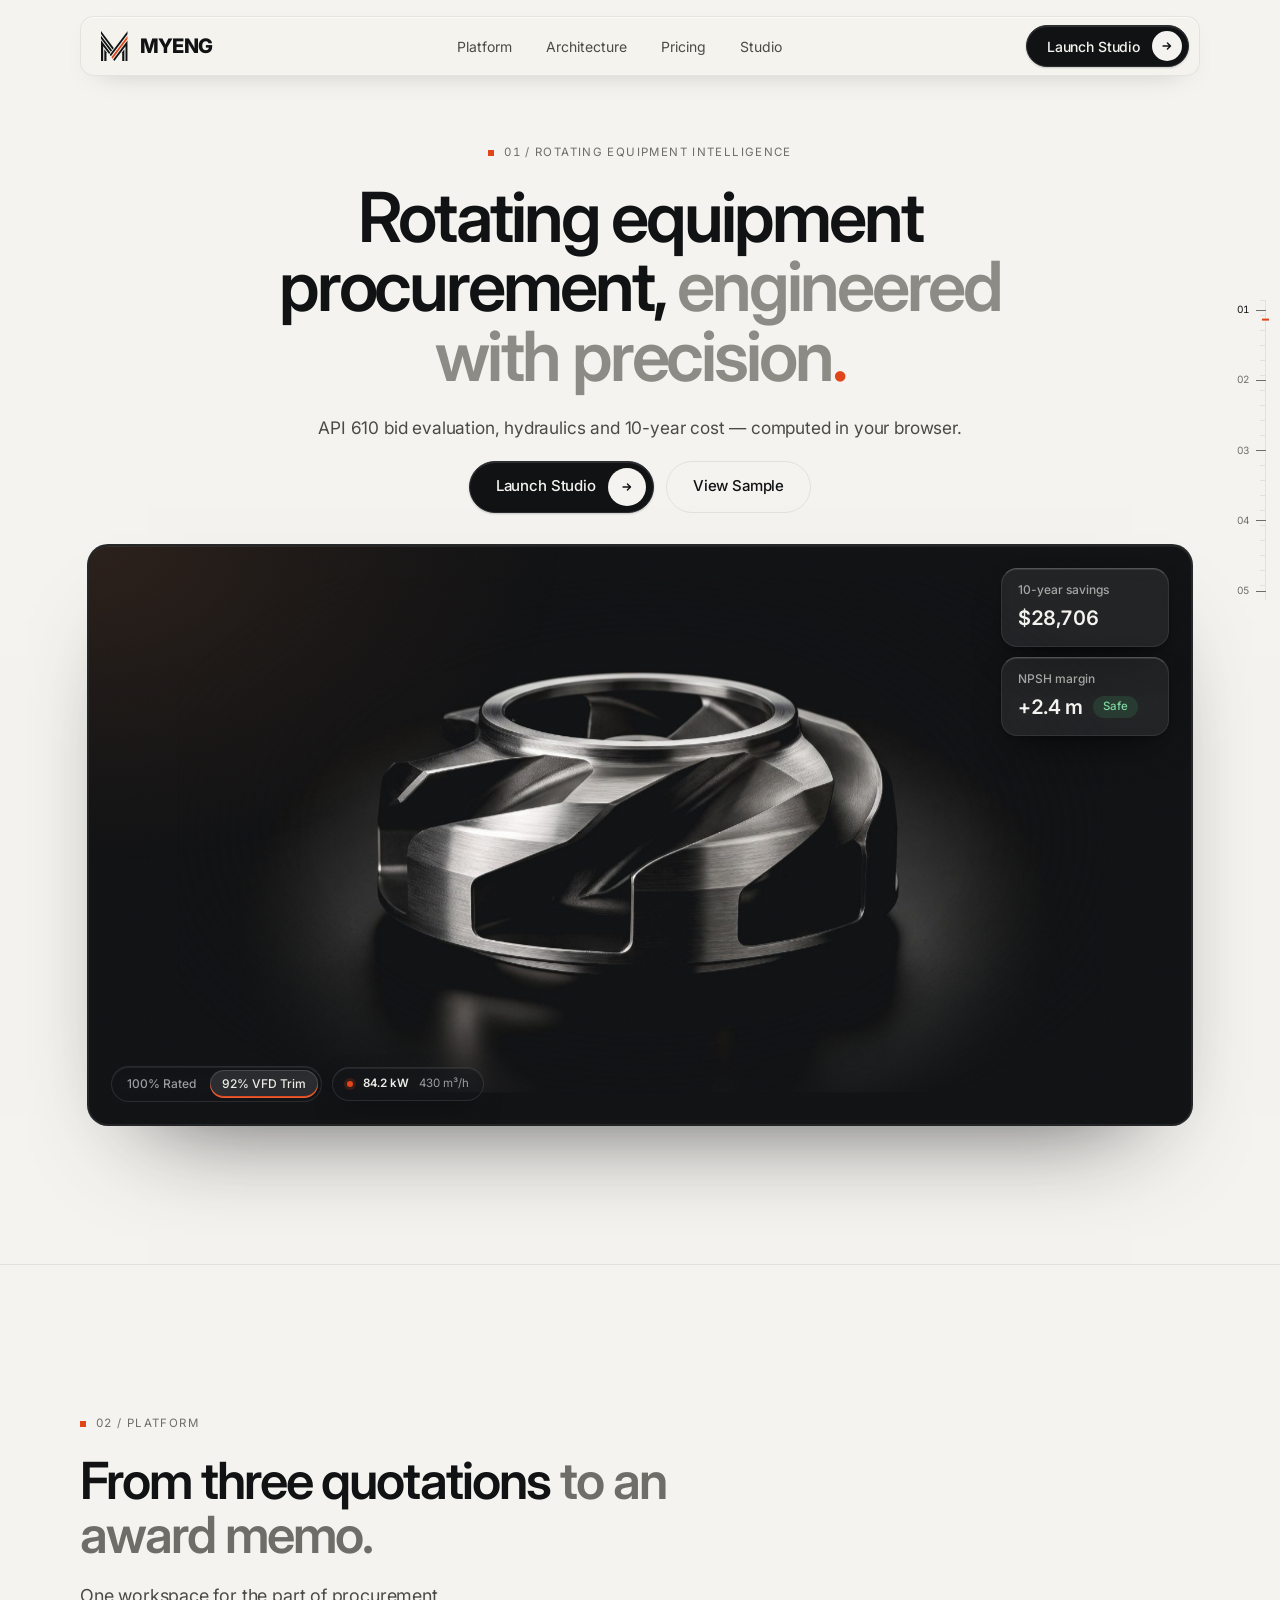
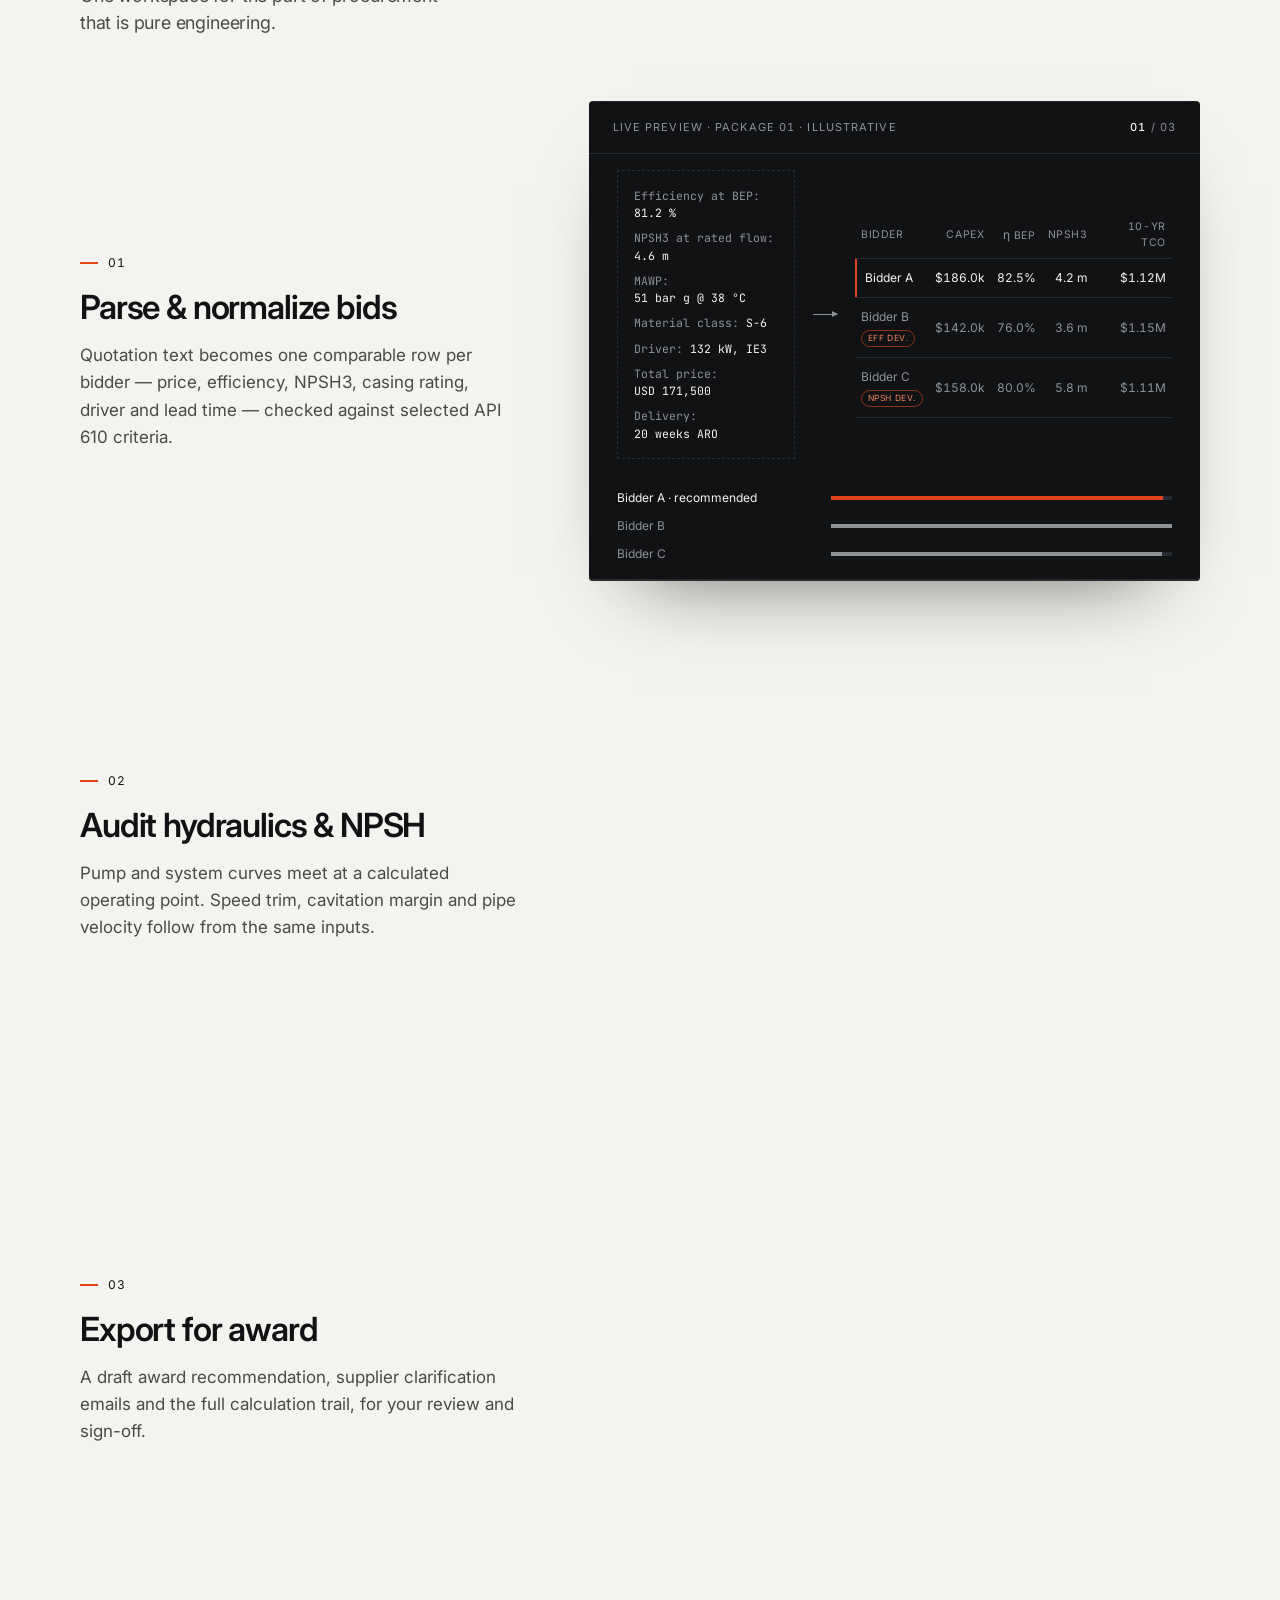
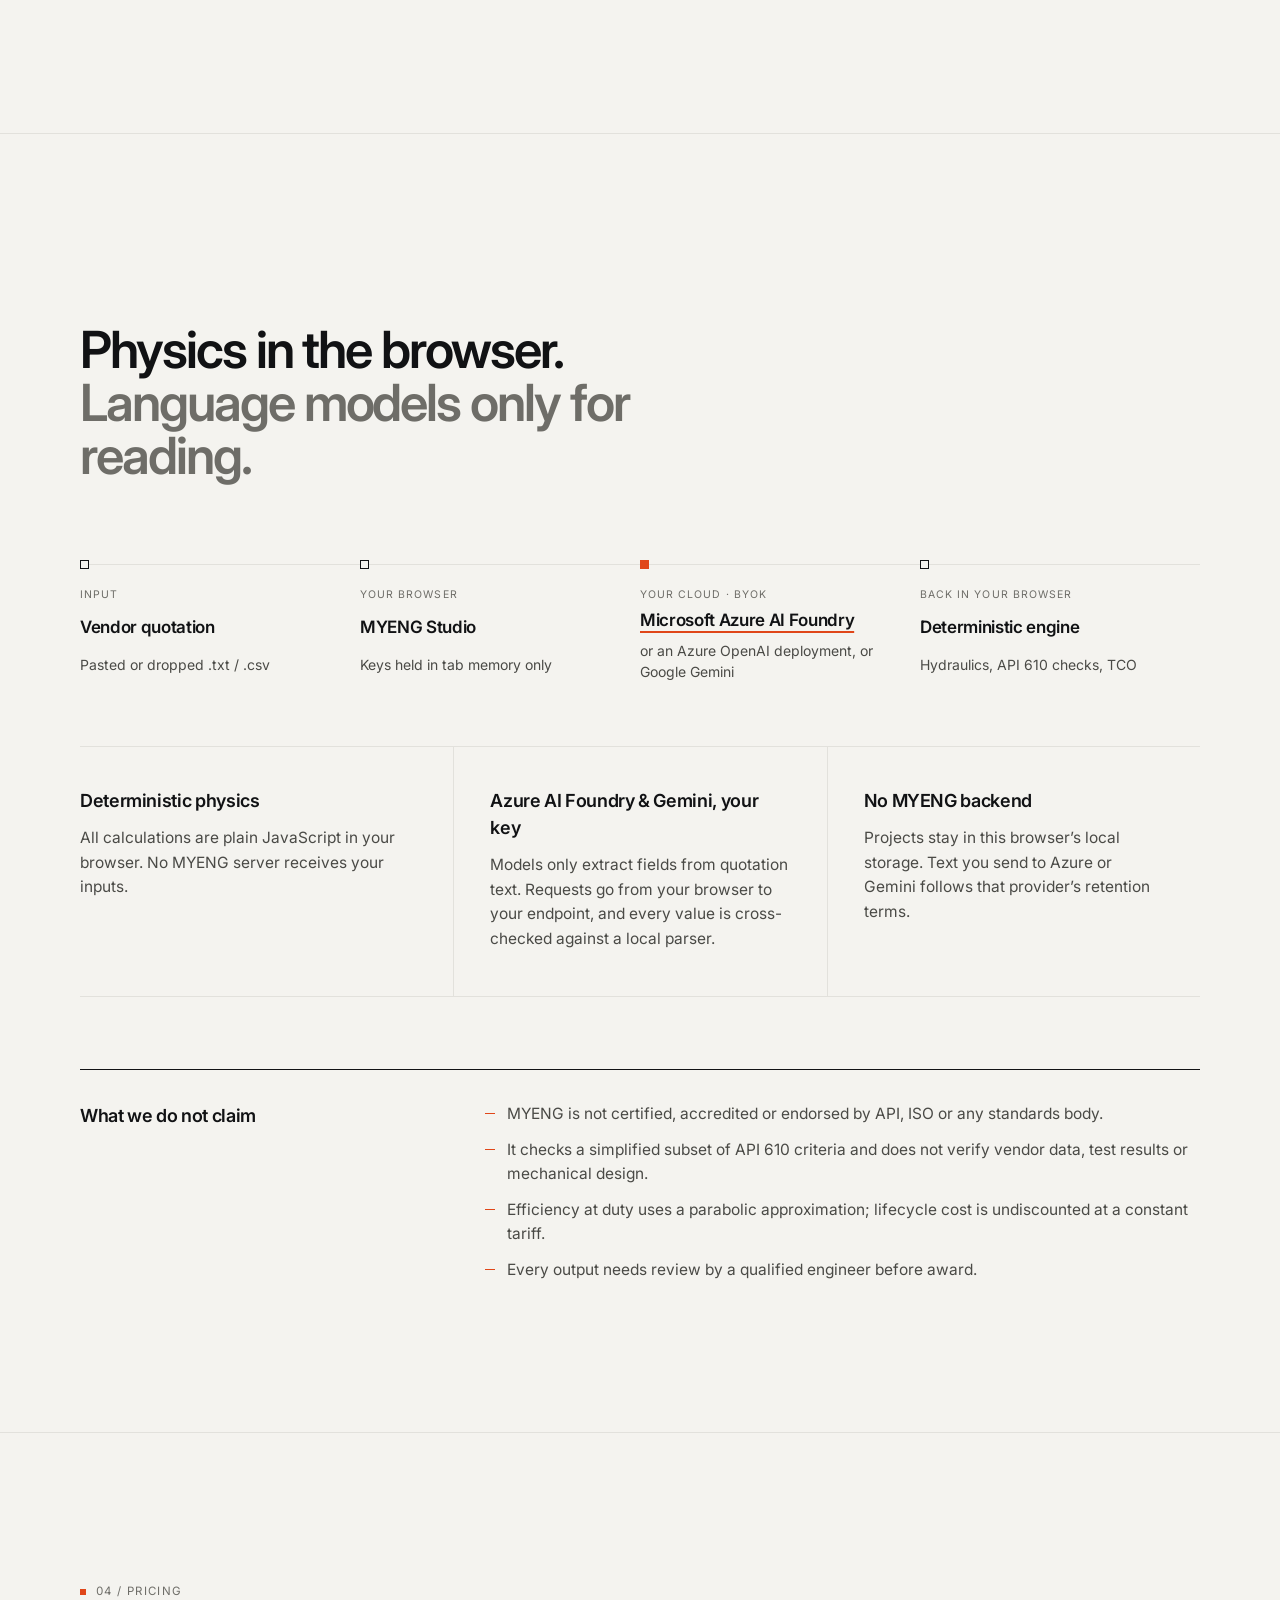
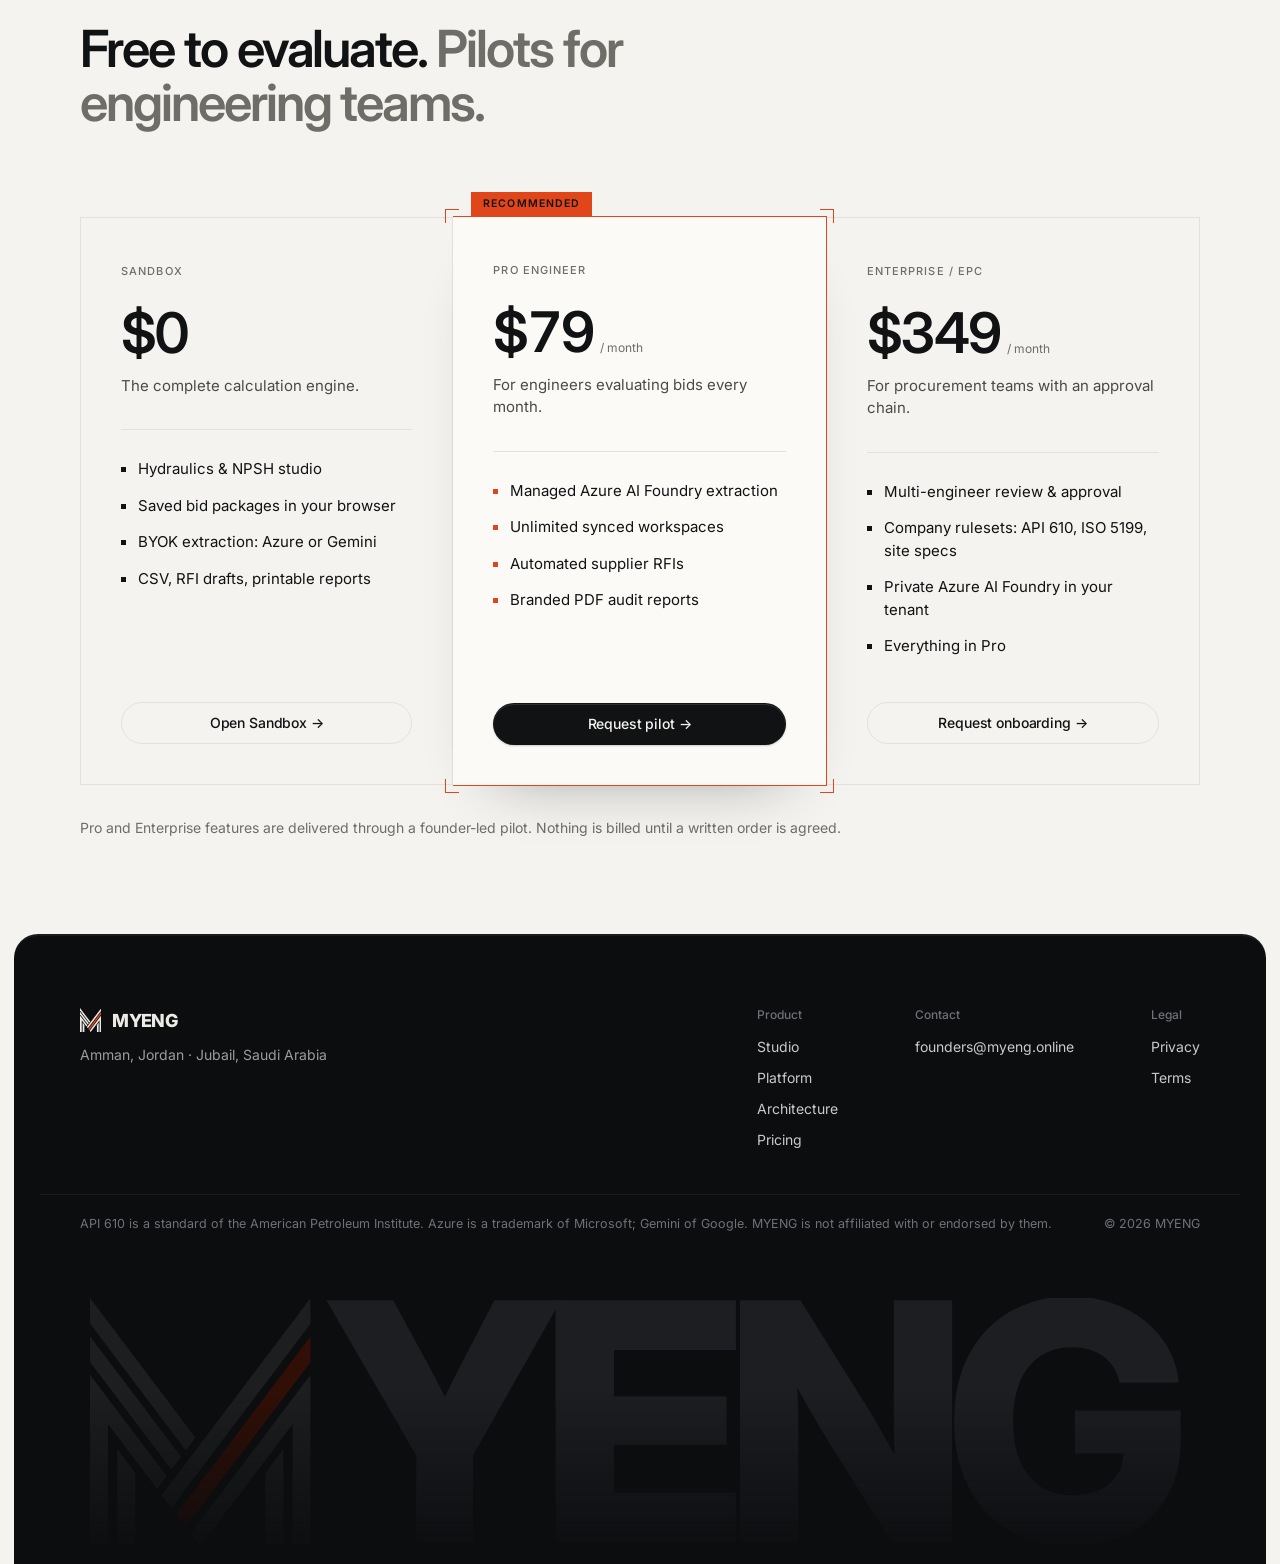
==== commit 933df5d0: "Final craft pass: logo intro, rounded footer, living hero, quiet Studio Landing - 1.1s signature int" ====
--- a/index.html
+++ b/index.html
@@ -16,6 +16,7 @@
 <link rel="preconnect" href="https://fonts.gstatic.com" crossorigin>
 <link href="https://fonts.googleapis.com/css2?family=Inter:wght@400;500;600;700;800&family=JetBrains+Mono:wght@400;500;600&display=swap" rel="stylesheet">
 <link rel="stylesheet" href="/assets/css/myeng.css">
+<script>(function(){try{var d=document.documentElement,rm=window.matchMedia&&matchMedia("(prefers-reduced-motion: reduce)").matches;if(!rm&&!/^#studio/.test(location.hash)&&!sessionStorage.getItem("myeng.intro")){d.classList.add("intro-on");sessionStorage.setItem("myeng.intro","1");}}catch(e){}})();</script>
 </head>
 <body>
 
@@ -25,6 +26,13 @@
   </defs>
 </svg>
 
+<div class="intro" id="intro" aria-hidden="true">
+  <div class="intro__lock">
+    <svg class="intro__m" viewBox="12 7 76 85.5"><polygon class="ip ip--l" style="--k:0" fill="#111214" points="12.00,7.00 48.34,55.10 45.01,59.50 12.00,15.80"/><polygon class="ip ip--l" style="--k:1" fill="#111214" points="12.00,20.20 43.35,61.70 40.03,66.10 12.00,29.00"/><polygon class="ip ip--l" style="--k:2" fill="#111214" points="12.00,33.40 38.37,68.30 35.04,72.70 18.20,50.41 18.20,92.50 12.00,92.50"/><polygon class="ip ip--l" style="--k:3" fill="#111214" points="21.40,59.04 27.60,67.25 27.60,92.50 21.40,92.50"/><polygon class="ip ip--r" style="--k:0" fill="#111214" points="88.00,7.00 88.00,15.80 40.03,79.30 36.70,74.90"/><polygon class="ip ip--rib" style="--k:0" fill="#E04619" points="88.00,20.20 88.00,29.00 45.01,85.90 41.69,81.50"/><polygon class="ip ip--r" style="--k:1" fill="#111214" points="88.00,33.40 46.68,88.10 50.00,92.50 81.80,50.41 81.80,92.50 88.00,92.50"/><polygon class="ip ip--r" style="--k:2" fill="#111214" points="72.40,67.25 78.60,59.04 78.60,92.50 72.40,92.50"/></svg>
+    <span class="intro__word">MYENG</span>
+  </div>
+</div>
+
 <a class="skip" href="#main">Skip to content</a>
 
 <!-- =================================================================
@@ -34,7 +42,7 @@
 
 <header class="nav" id="top">
   <div class="nav__pill">
-    <a class="brand" href="#top" aria-label="MYENG — back to top">
+    <a class="brand" href="#top" data-home aria-label="MYENG — back to top">
       <svg class="brand__mark" aria-hidden="true"><use href="#m-mark"/></svg>
       <span class="brand__word">MYENG</span>
     </a>
@@ -68,20 +76,20 @@
 
     <div class="wrap wrap--wide">
       <figure class="frame-hero tilt fade fade--frame" id="heroFrame" data-reticle="frame">
+        <span class="frame-hero__pulse" aria-hidden="true"></span>
         <canvas class="flowfield" id="flowfield" aria-hidden="true"></canvas>
         <img src="/assets/impeller-hero.jpg" width="1600" height="893" alt="Machined closed centrifugal impeller in brushed stainless steel, photographed on black" decoding="async" fetchpriority="high">
-        <figcaption class="corner corner--tl mono"><i></i>API 610 · ISO 5199</figcaption>
         <div class="stage-ui">
-          <div class="tpill-stack">
-            <span class="tpill mono"><span class="tpill__k">10-yr savings</span><b id="heroSave">—</b></span>
-            <span class="tpill mono"><span class="tpill__k">NPSH margin</span><b id="heroNpsh">—</b><em class="tpill__ok" id="heroNpshState">SAFE</em></span>
+          <div class="gstack">
+            <div class="gcard" style="--d:1"><span class="gcard__k">10-year savings</span><b class="gcard__v" id="heroSave">—</b></div>
+            <div class="gcard" style="--d:1.6"><span class="gcard__k">NPSH margin</span><span class="gcard__row"><b class="gcard__v" id="heroNpsh">—</b><em class="spill spill--ok" id="heroNpshState">Safe</em></span></div>
           </div>
           <div class="trim" role="group" aria-label="Pump speed for the sample case">
             <div class="trim__seg">
               <button type="button" data-trim="100" aria-pressed="false">100% Rated</button>
               <button type="button" data-trim="92" aria-pressed="true">92% VFD Trim</button>
             </div>
-            <span class="tpill mono tpill--live"><i class="tpill__dot" aria-hidden="true"></i><b id="heroKw">—</b><span class="tpill__k" id="heroQ">—</span></span>
+            <span class="tpill tpill--live"><i class="tpill__dot" aria-hidden="true"></i><b id="heroKw">—</b><span class="tpill__k" id="heroQ">—</span></span>
           </div>
         </div>
       </figure>
@@ -209,14 +217,21 @@
 </main>
 
 <footer class="foot foot--dark" id="contact" data-rail="05">
-  <div class="wrap foot__line">
-    <span class="foot__brand"><svg class="foot__mark" aria-hidden="true"><use href="#m-mark"/></svg><b>MYENG</b><span>Amman, Jordan · Jubail, Saudi Arabia</span></span>
-    <a href="mailto:founders@myeng.online">founders@myeng.online</a>
-    <button class="linkbtn linkbtn--ink" type="button" data-legal="privacy">Privacy</button>
-    <button class="linkbtn linkbtn--ink" type="button" data-legal="terms">Terms</button>
+  <div class="wrap foot__top">
+    <div class="foot__id">
+      <a class="foot__brand" href="#top" data-home aria-label="MYENG — back to top"><svg class="foot__mark" aria-hidden="true"><use href="#m-mark"/></svg><b>MYENG</b></a>
+      <p class="foot__loc">Amman, Jordan · Jubail, Saudi Arabia</p>
+    </div>
+    <nav class="foot__cols" aria-label="Footer">
+      <div class="foot__col"><h3 class="foot__h">Product</h3><a href="#studio" data-launch="tbe">Studio</a><a href="#platform">Platform</a><a href="#architecture">Architecture</a><a href="#pricing">Pricing</a></div>
+      <div class="foot__col"><h3 class="foot__h">Contact</h3><a href="mailto:founders@myeng.online">founders@myeng.online</a></div>
+      <div class="foot__col"><h3 class="foot__h">Legal</h3><button class="linkbtn" type="button" data-legal="privacy">Privacy</button><button class="linkbtn" type="button" data-legal="terms">Terms</button></div>
+    </nav>
+  </div>
+  <div class="wrap foot__legal">
+    <p class="foot__tm">API 610 is a standard of the American Petroleum Institute. Azure is a trademark of Microsoft; Gemini of Google. MYENG is not affiliated with or endorsed by them.</p>
     <span class="foot__copy">© <span id="year">2026</span> MYENG</span>
   </div>
-  <p class="wrap foot__tm">API 610 is a standard of the American Petroleum Institute. Azure is a trademark of Microsoft; Gemini of Google. MYENG is not affiliated with or endorsed by them.</p>
   <div class="wordmark" id="wordmark" aria-hidden="true">
     <span class="wordmark__in wordmark__base"><svg class="wordmark__m"><use href="#m-mark"/></svg>YENG</span>
     <span class="wordmark__in wordmark__lit"><svg class="wordmark__m"><use href="#m-mark"/></svg>YENG</span>
@@ -241,17 +256,18 @@
 <section class="app" id="app" aria-label="MYENG Studio" tabindex="-1" inert>
   <header class="app__bar">
     <button class="app__back" type="button" id="btnBack"><span aria-hidden="true">←</span> Back to site</button>
-    <div class="app__brand">
+    <a class="app__brand" href="/" data-home aria-label="MYENG — close Studio and return to the top of the site">
       <svg class="brand__mark" aria-hidden="true"><use href="#m-mark"/></svg>
       <span class="brand__word">MYENG</span>
-      <span class="app__title mono">Studio</span>
-    </div>
+      <span class="app__title">Studio</span>
+    </a>
     <div class="proj" id="proj">
       <button class="proj__btn" type="button" id="projBtn" aria-haspopup="true" aria-expanded="false" aria-controls="projMenu">
         <span class="proj__k mono">Bid package</span>
         <span class="proj__name" id="projName">—</span>
         <span class="proj__caret" aria-hidden="true"></span>
       </button>
+      <button class="iconbtn" type="button" id="btnResetTpl" title="Reset package to template values" aria-label="Reset package to template values"><svg viewBox="0 0 16 16" aria-hidden="true"><path d="M3.2 8a4.8 4.8 0 1 0 1.5-3.5M3 2.6v2.6h2.6" fill="none" stroke="currentColor" stroke-width="1.5" stroke-linecap="round" stroke-linejoin="round"/></svg></button>
       <div class="proj__menu" id="projMenu" hidden>
         <p class="proj__h mono">Bid packages · saved in this browser</p>
         <ul class="proj__list" id="projList"></ul>
@@ -285,13 +301,6 @@
     </div>
     <button class="pill pill--glass pill--cta" type="button" id="btnAudit">Export Audit Report <span class="pill__badge" aria-hidden="true"><svg viewBox="0 0 16 16"><path d="M3.5 8h8.5M8.5 4.5 12 8l-3.5 3.5" fill="none" stroke="currentColor" stroke-width="1.6" stroke-linecap="round" stroke-linejoin="round"/></svg></span></button>
   </header>
-  <div class="app__case mono">
-    <span class="tag" id="caseTag">Illustrative</span>
-    <span id="caseTitle">—</span>
-    <span class="dot-sep" aria-hidden="true">·</span><span><span id="tabHorizon">10</span>-yr horizon</span>
-    <span class="saved" id="savedState"></span>
-    <button class="linkbtn" type="button" id="btnResetTpl">Reset</button>
-  </div>
   <div class="app__body">
       <!-- TAB 1 — TBE -->
       <div class="tabpanel" role="tabpanel" id="panel-tbe" aria-labelledby="tab-tbe">
@@ -449,21 +458,21 @@
         </div>
         <div class="parser">
           <div class="parser__input">
-            <div class="parser__head">
-              <h3 class="ctl-h mono">Raw vendor quotation text</h3>
-              <div class="parser__head-btns">
-                <button class="btn btn--ghost btn--sm" type="button" id="btnSampleQuote">Insert sample quote</button>
-                <button class="btn btn--ghost btn--sm" type="button" id="btnClearQuote">Clear</button>
-              </div>
-            </div>
-            <div class="drop" id="dropZone">
-              <button class="upzone" type="button" id="btnUpload">
+            <div class="drop drop--hero" id="dropZone">
+              <button class="upzone upzone--hero" type="button" id="btnUpload">
                 <span class="upzone__icon" aria-hidden="true"><svg viewBox="0 0 24 24"><path d="M12 15V4m0 0-4 4m4-4 4 4M5 15v3a2 2 0 0 0 2 2h10a2 2 0 0 0 2-2v-3" fill="none" stroke="currentColor" stroke-width="1.5" stroke-linecap="round" stroke-linejoin="round"/></svg></span>
-                <span class="upzone__t"><b>Drop a .txt or .csv quotation</b><span>or click to browse · read locally, max 1 MB</span></span>
+                <span class="upzone__t"><b>Drop vendor quote (.txt, .csv)</b><span>or click to browse · read locally in this tab, max 1 MB</span></span>
               </button>
               <input type="file" id="fileQuote" accept=".txt,.csv,text/plain,text/csv" hidden>
-              <textarea id="quoteText" class="mono" spellcheck="false" aria-label="Raw vendor quotation text" placeholder="Paste the technical/commercial section of a pump quotation — or drop a .txt / .csv file here…"></textarea>
-              <div class="drop__overlay mono" aria-hidden="true"><span>Drop .txt or .csv to load</span></div>
+              <div class="drop__row">
+                <button class="btn btn--ghost btn--sm" type="button" id="btnSampleQuote">Insert sample quote</button>
+                <button class="pastetoggle" type="button" id="btnPasteToggle" aria-expanded="false" aria-controls="pasteWrap"><span>Or paste raw text</span><i aria-hidden="true"></i></button>
+                <button class="linkbtn" type="button" id="btnClearQuote" hidden>Clear</button>
+              </div>
+              <div class="pastewrap" id="pasteWrap" hidden>
+                <textarea id="quoteText" class="mono" spellcheck="false" aria-label="Raw vendor quotation text" placeholder="Paste the technical/commercial section of a pump quotation…"></textarea>
+              </div>
+              <div class="drop__overlay" aria-hidden="true"><span>Drop .txt or .csv to load</span></div>
             </div>
           </div>
 
--- a/assets/css/myeng.css
+++ b/assets/css/myeng.css
@@ -1563,3 +1563,197 @@
 .app[data-theme="stone"] .matrix .st--bad { color: #B4431F; border-color: rgba(224,70,25,.45); }
 .app .deliverables__csv { margin-left: 0; font-size: inherit; text-decoration: none; padding-left: 18px; padding-right: 18px; }
 .matrix input.money { text-align: right; font-variant-numeric: tabular-nums; }
+
+/* =====================================================================
+   REV 12 — final craft pass
+   ===================================================================== */
+
+/* 6 · one voice: UI labels, badges and numbers set in Inter (tabular figures).
+   Monospace survives only where it means "raw text": quotes, code-like input. */
+:root { --mono: 'Inter', 'Helvetica Neue', Helvetica, Arial, sans-serif; --code: 'JetBrains Mono', ui-monospace, SFMono-Regular, Menlo, Consolas, monospace; }
+.mono { font-feature-settings: "tnum" 1, "cv11" 1; }
+#quoteText, .sv__raw, .modal__body .pilot__preview { font-family: var(--code); }
+
+/* soft rounded-full tinted pills (dark surfaces by default) */
+.spill { display: inline-flex; align-items: center; gap: 6px; height: 22px; padding: 0 10px; border-radius: 999px; border: 0; font: 500 11.5px/1 var(--sans);
+  letter-spacing: 0; text-transform: none; white-space: nowrap; font-style: normal; font-variant-numeric: tabular-nums; }
+.spill--ok { background: rgba(74,222,128,.12); color: #7FD7A1; }
+.spill--neutral { background: rgba(236,235,230,.08); color: #C9CACE; }
+.spill--bad { background: rgba(224,70,25,.16); color: #F09272; }
+.spill--rec { background: #ECEBE6; color: #111214; }
+.app[data-theme="stone"] .spill--ok, .modal .spill--ok { background: rgba(21,128,61,.1); color: #15803D; }
+.app[data-theme="stone"] .spill--neutral, .modal .spill--neutral { background: rgba(17,18,20,.06); color: #4A4A46; }
+.app[data-theme="stone"] .spill--bad, .modal .spill--bad { background: rgba(224,70,25,.1); color: #B4431F; }
+.app[data-theme="stone"] .spill--rec { background: #111214; color: #F4F3EF; }
+.app .matrix .st.spill { border: 0; border-radius: 999px; padding: 0 10px; height: 22px; font: 500 11.5px/1 var(--sans); letter-spacing: 0; text-transform: none; }
+.app .matrix .st.spill--rec { background: var(--s-text); color: var(--s-card); }
+.app .matrix .st.spill--bad { background: rgba(224,70,25,.14); color: #F09272; }
+.app[data-theme="stone"] .matrix .st.spill--bad { background: rgba(224,70,25,.1); color: #B4431F; }
+.app .matrix .st.spill--ok { background: rgba(74,222,128,.12); color: #7FD7A1; }
+.app[data-theme="stone"] .matrix .st.spill--ok { background: rgba(21,128,61,.1); color: #15803D; }
+.twin__alerts .spill { height: 24px; }
+.sv__stats .spill { height: 20px; font-size: 11px; margin-left: 6px; vertical-align: 2px; }
+
+/* 1 · signature intro (first visit per session) */
+.intro { display: none; }
+.intro-on .intro { display: flex; position: fixed; inset: 0; z-index: 9999; align-items: center; justify-content: center; background: #F4F3EF;
+  animation: introLift .42s cubic-bezier(0.76, 0, 0.24, 1) .7s forwards; will-change: transform; }
+.intro__lock { display: flex; align-items: center; gap: 16px; }
+.intro__m { width: 62px; height: 70px; overflow: visible; }
+.intro__m .ip { opacity: 0; animation: ipIn .38s cubic-bezier(0.16, 1, 0.3, 1) both; }
+.intro__m .ip--l { --tx: -12px; --ty: -16px; animation-delay: calc(var(--k) * 45ms); }
+.intro__m .ip--r { --tx: 12px; --ty: -18px; animation-delay: calc(140ms + var(--k) * 45ms); }
+.intro__m .ip--rib { --tx: 16px; --ty: -22px; animation-delay: 300ms; animation-duration: .32s; }
+.intro__word { font: 800 40px/1 var(--sans); letter-spacing: -0.04em; color: #111214; clip-path: inset(0 100% 0 0); transform: translateX(-8px);
+  animation: wordIn .26s cubic-bezier(0.16, 1, 0.3, 1) .46s forwards; }
+@keyframes ipIn { from { opacity: 0; transform: translate(var(--tx), var(--ty)); } 60% { opacity: 1; } to { opacity: 1; transform: none; } }
+@keyframes wordIn { to { clip-path: inset(0 0 0 0); transform: none; } }
+@keyframes introLift { to { transform: translateY(-100%); } }
+@media (max-width: 600px) { .intro__m { width: 48px; height: 54px; } .intro__word { font-size: 31px; } .intro__lock { gap: 12px; } }
+@media (prefers-reduced-motion: reduce) { .intro-on .intro { display: none; } }
+
+/* 2 · footer: rounded architectural container, tighter lead-in */
+.pricing { padding-bottom: clamp(64px, 8vw, 96px); }
+.foot--dark { margin: 0 clamp(8px, 1.1vw, 16px); border-radius: 24px 24px 0 0; padding-top: clamp(48px, 6vw, 72px);
+  box-shadow: inset 0 1px 0 rgba(255,255,255,.06); border-top: 1px solid rgba(255,255,255,.06); }
+.foot__top { display: flex; justify-content: space-between; align-items: flex-start; gap: 40px; flex-wrap: wrap; }
+.foot__id { display: grid; gap: 10px; }
+.foot__brand { text-decoration: none; gap: 11px; }
+.foot__brand b { font-size: 18px; }
+.foot__mark { height: 24px; width: 21.3px; }
+.foot__loc { font-size: 14px; color: #9B9CA3; }
+.foot__cols { display: flex; gap: clamp(32px, 6vw, 88px); flex-wrap: wrap; }
+.foot__col { display: grid; gap: 10px; align-content: start; }
+.foot__h { font: 500 12px var(--sans); color: #6F7178; letter-spacing: 0; margin-bottom: 4px; }
+.foot__col a, .foot__col .linkbtn { color: #C9CACE; font-size: 14px; text-decoration: none; text-align: left; padding: 0; }
+.foot__col a:hover, .foot__col .linkbtn:hover { color: #ECEBE6; text-decoration: underline; text-underline-offset: 3px; text-decoration-color: var(--verm); }
+.foot__legal { display: flex; justify-content: space-between; align-items: baseline; gap: 12px 32px; flex-wrap: wrap; margin-top: 44px; padding-top: 20px; border-top: 1px solid rgba(255,255,255,.06); }
+.foot__legal .foot__tm { margin: 0; flex: 1 1 520px; font-size: 12.5px; color: #6F7178; }
+.foot__legal .foot__copy { margin: 0; font-size: 12.5px; color: #6F7178; }
+/* monumental lockup: the woven M carries the cap height and baseline of YENG (optical +2.5% like a round glyph) */
+.wordmark__m { width: .663em; height: .746em; vertical-align: -0.012em; margin-right: .045em; }
+.rail { transition: opacity .45s var(--ease), transform .45s var(--ease); }
+.rail.is-away { opacity: 0; transform: translateY(-50%) translateX(8px); pointer-events: none; }
+
+/* 3 · hero stage: living impeller, frosted floating cards */
+.frame-hero img { transform: translate3d(calc(var(--px, 0) * -14px), calc(var(--py, 0) * -10px), 0) scale(1.015); transition: transform .2s linear; }
+.frame-hero .tilt-sheen, .frame-hero::after { mix-blend-mode: screen; }
+.tilt#heroFrame::after { background: radial-gradient(620px circle at var(--mx) var(--my), rgba(255,255,255,.1), rgba(255,255,255,0) 55%),
+  linear-gradient(115deg, transparent 30%, rgba(255,255,255,calc(var(--sheen) * .05)) 48%, transparent 62%); }
+.frame-hero__pulse { position: absolute; inset: 0; z-index: 2; pointer-events: none; border-radius: inherit; opacity: 0;
+  background: linear-gradient(105deg, transparent 32%, rgba(255,255,255,.16) 46%, rgba(224,70,25,.10) 52%, transparent 64%); background-size: 260% 100%; background-position: 120% 0; }
+.frame-hero.is-surge .frame-hero__pulse { animation: sheenPulse 1s cubic-bezier(0.16, 1, 0.3, 1); }
+.frame-hero.is-surge img { animation: imgPulse 1s cubic-bezier(0.16, 1, 0.3, 1); }
+@keyframes sheenPulse { 0% { opacity: 0; background-position: 120% 0; } 20% { opacity: 1; } 100% { opacity: 0; background-position: -40% 0; } }
+@keyframes imgPulse { 0% { filter: brightness(1); } 30% { filter: brightness(1.18) contrast(1.04); } 100% { filter: brightness(1); } }
+.gstack { position: absolute; right: 22px; top: 22px; display: grid; gap: 10px; justify-items: end; }
+.gcard { display: grid; gap: 4px; min-width: 168px; padding: 12px 16px 13px; border-radius: 16px; color: #F4F3EF; font-family: var(--sans);
+  background: rgba(255,255,255,.07); border: 1px solid rgba(255,255,255,.08); border-top-color: rgba(255,255,255,.22);
+  box-shadow: inset 0 1px 0 rgba(255,255,255,.1), 0 18px 40px -18px rgba(0,0,0,.75), 0 2px 6px rgba(0,0,0,.25);
+  -webkit-backdrop-filter: blur(20px) saturate(140%); backdrop-filter: blur(20px) saturate(140%);
+  transform: translate3d(calc(var(--px, 0) * var(--d, 1) * 6px), calc(var(--py, 0) * var(--d, 1) * 5px), 0); transition: transform .25s linear; }
+.gcard__k { font-size: 12px; font-weight: 500; color: rgba(236,235,230,.66); }
+.gcard__v { font-size: 20px; font-weight: 600; letter-spacing: -0.02em; font-variant-numeric: tabular-nums; }
+.gcard__row { display: flex; align-items: center; gap: 10px; }
+.tpill { font-family: var(--sans); }
+.tpill__k { text-transform: none; letter-spacing: 0; font-size: 11.5px; }
+@media (max-width: 860px) { .gcard { min-width: 0; padding: 9px 12px 10px; border-radius: 13px; } .gcard__v { font-size: 16px; } .gcard__k { font-size: 11px; } }
+@media (max-width: 600px) { .gstack { left: 12px; right: 12px; top: 12px; grid-auto-flow: column; justify-content: space-between; } }
+@media (prefers-reduced-motion: reduce) { .gcard, .frame-hero img { transform: none; } }
+
+/* 4 · studio brand is a link home */
+a.app__brand { text-decoration: none; color: inherit; border-radius: 10px; }
+a.app__brand:focus-visible { outline: 2px solid var(--verm); outline-offset: 4px; }
+.app__title { font: 500 12px var(--sans); text-transform: none; letter-spacing: 0; }
+
+/* 5 · no metadata bar; reset lives beside the package switcher */
+.proj { display: flex; align-items: center; gap: 6px; }
+.proj__btn { min-width: 0; }
+.iconbtn { flex: none; width: 36px; height: 36px; display: grid; place-items: center; border-radius: 999px; border: 1px solid rgba(var(--s-hl),.1);
+  background: transparent; color: var(--s-text2); transition: color .2s var(--ease), background-color .2s var(--ease), transform .4s var(--ease); }
+.iconbtn svg { width: 15px; height: 15px; }
+.iconbtn:hover { color: var(--s-text); background: rgba(var(--s-hl),.06); }
+.iconbtn:hover svg { transform: rotate(-40deg); transition: transform .4s var(--ease); }
+.iconbtn:focus-visible { outline: 2px solid var(--verm); outline-offset: 2px; }
+.app__body { padding-top: 28px; }
+/* whisper-clean KPI cards with a quiet (i) */
+.kpi__top, .xcard__top { display: flex; align-items: center; gap: 8px; }
+.kpi__top .kpi__k { margin: 0; }
+.xcard__top .spill { margin-left: auto; }
+.kpi__s, .xcard__s { display: none; }
+.app .kpis, .app .hyd__readouts { overflow: visible; }
+.app .kpi { position: relative; }
+.tip { position: relative; display: inline-grid; place-items: center; width: 16px; height: 16px; flex: none; border-radius: 50%; cursor: help; outline: none;
+  color: var(--s-text2); box-shadow: inset 0 0 0 1px rgba(var(--s-hl),.18); }
+.tip > i { font: 600 9.5px/1 var(--sans); font-style: normal; }
+.tip:hover, .tip:focus-visible { color: var(--s-text); box-shadow: inset 0 0 0 1px rgba(var(--s-hl),.4); }
+.tip__b { position: absolute; z-index: 40; top: calc(100% + 10px); left: -12px; width: max-content; max-width: 280px; padding: 10px 12px; border-radius: 12px;
+  font: 400 12.5px/1.5 var(--sans); letter-spacing: 0; text-transform: none; text-align: left; white-space: normal; color: var(--s-text);
+  background: var(--s-card); border: 1px solid rgba(var(--s-hl),.1); box-shadow: 0 18px 40px -16px rgba(0,0,0,.45);
+  opacity: 0; transform: translateY(-4px); pointer-events: none; transition: opacity .18s var(--ease), transform .18s var(--ease); }
+.tip:hover .tip__b, .tip:focus-visible .tip__b { opacity: 1; transform: none; }
+.kpi:nth-last-child(-n+2) .tip__b, .xcard:nth-last-child(-n+2) .tip__b { left: auto; right: -12px; }
+.app .kpi .kpi__v { margin-top: 10px; }
+.app .xcard { gap: 12px; }
+.xcard__top { min-height: 24px; }
+/* slider rail: the head row reserves its own line so the thumb never meets a digit */
+.rs__head { padding-bottom: 6px; }
+.affinity { display: none; }
+
+/* 7 · stone twin: warm ceramic stage with frosted light telemetry */
+.app[data-theme="stone"] .twin__stage { background: #EFEDE7; }
+.app[data-theme="stone"] .tglass { color: #111214; background: rgba(251,250,247,.62); border-color: rgba(17,18,20,.08);
+  box-shadow: inset 0 1px 0 rgba(255,255,255,.9), 0 10px 24px -14px rgba(70,62,48,.35); }
+.app[data-theme="stone"] .tglass__k { color: #6E6D68; }
+.app[data-theme="stone"] .tglass.is-alert { border-color: rgba(224,70,25,.6); box-shadow: inset 0 1px 0 rgba(255,255,255,.9), 0 0 0 3px rgba(224,70,25,.12); }
+.app[data-theme="stone"] .tglass.is-alert .tglass__k { color: #B4431F; }
+.tglass { font-family: var(--sans); }
+.tglass__k { text-transform: none; letter-spacing: 0; font-size: 11px; }
+
+/* 8a · RFI email composer */
+.modal--composer { width: min(760px, calc(100vw - 32px)); border-radius: 16px; border: 1px solid rgba(17,18,20,.1); box-shadow: 0 40px 100px -30px rgba(17,18,20,.45); }
+.modal--composer .modal__bar { border-bottom: 1px solid #E2E1DC; }
+.modal--composer .modal__title { font: 600 15px var(--sans); letter-spacing: -0.01em; text-transform: none; }
+.modal--composer .modal__body { padding: 0; }
+.composer { display: grid; }
+.composer__f { display: grid; grid-template-columns: 76px minmax(0, 1fr); align-items: center; gap: 12px; padding: 0 24px; min-height: 50px; border-bottom: 1px solid #E2E1DC; }
+.composer__f label { font: 500 13px var(--sans); color: #6E6D68; }
+.composer__f input, .composer__f select, .composer__f .csel__btn { width: 100%; border: 0; background: transparent; padding: 12px 0; font: 400 14.5px var(--sans); color: #111214; outline: none; margin: 0; }
+.composer__f .csel { width: 100%; }
+.composer__f:focus-within { box-shadow: inset 2px 0 0 var(--verm); }
+.modal__body .composer__body { display: block; width: 100%; min-height: 340px; border: 0; background: #FBFAF7; padding: 22px 24px; margin: 0; border-radius: 0;
+  font: 400 15px/1.65 var(--sans); color: #111214; resize: vertical; outline: none; }
+.composer__foot { display: flex; align-items: center; justify-content: flex-end; gap: 10px; flex-wrap: wrap; padding: 14px 18px 16px 24px; border-top: 1px solid #E2E1DC; }
+.composer__hint { margin-right: auto; font-size: 12.5px; color: #6E6D68; }
+@media (max-width: 600px) { .composer__f { grid-template-columns: 62px minmax(0, 1fr); padding: 0 16px; } .modal__body .composer__body { padding: 18px 16px; min-height: 300px; }
+  .composer__foot { padding: 12px 16px; } .composer__hint { width: 100%; } }
+
+/* 8b · datasheet parser: spacious file dropzone hero */
+.drop--hero { display: grid; gap: 14px; }
+.upzone--hero { flex-direction: column; justify-content: center; text-align: center; gap: 14px; min-height: 230px; margin: 0; padding: 32px 24px;
+  border-radius: 16px; border: 1.5px dashed rgba(var(--s-hl),.18); background: rgba(var(--s-hl),.02); }
+.upzone--hero .upzone__icon { width: 52px; height: 52px; border-radius: 16px; }
+.upzone--hero .upzone__icon svg { width: 24px; height: 24px; }
+.upzone--hero .upzone__t { justify-items: center; gap: 6px; }
+.upzone--hero .upzone__t b { font-size: 17px; font-weight: 600; letter-spacing: -0.01em; }
+.upzone--hero .upzone__t span { font-size: 13px; }
+.upzone--hero:hover, .drop.is-over .upzone--hero { border-color: rgba(224,70,25,.55); background: rgba(224,70,25,.035); }
+.drop__row { display: flex; align-items: center; gap: 12px; flex-wrap: wrap; }
+.drop__row .btn { border-radius: 999px; }
+.pastetoggle { display: inline-flex; align-items: center; gap: 8px; border: 0; background: none; padding: 6px 2px; font: 500 13px var(--sans); color: var(--s-text2); }
+.pastetoggle:hover { color: var(--s-text); }
+.pastetoggle i { width: 7px; height: 7px; border-right: 1.5px solid currentColor; border-bottom: 1.5px solid currentColor; transform: rotate(45deg) translateY(-2px); transition: transform .25s var(--ease); }
+.pastetoggle[aria-expanded="true"] i { transform: rotate(-135deg) translateY(-2px); }
+.drop__row #btnClearQuote { margin-left: auto; font-size: 13px; }
+.pastewrap textarea { width: 100%; min-height: 220px; border-radius: 12px; }
+.drop--hero .drop__overlay { border-radius: 16px; }
+.app .matrix .st.spill { display: inline-flex; align-items: center; }
+.spill { gap: 0; font-variant-numeric: normal; }
+.kpi__v--name, .matrix .vhead input, .estrip b, .bar__name { font-variant-numeric: normal; font-feature-settings: normal; }
+.xcard__top { min-height: 28px; }
+.app .xcard { position: relative; }
+@media (max-width: 1100px) {
+  .tip { position: static; }
+  .tip__b { left: 16px; right: 16px; width: auto; max-width: none; top: 46px; }
+  .kpi:nth-last-child(-n+2) .tip__b, .xcard:nth-last-child(-n+2) .tip__b { left: 16px; right: 16px; }
+}
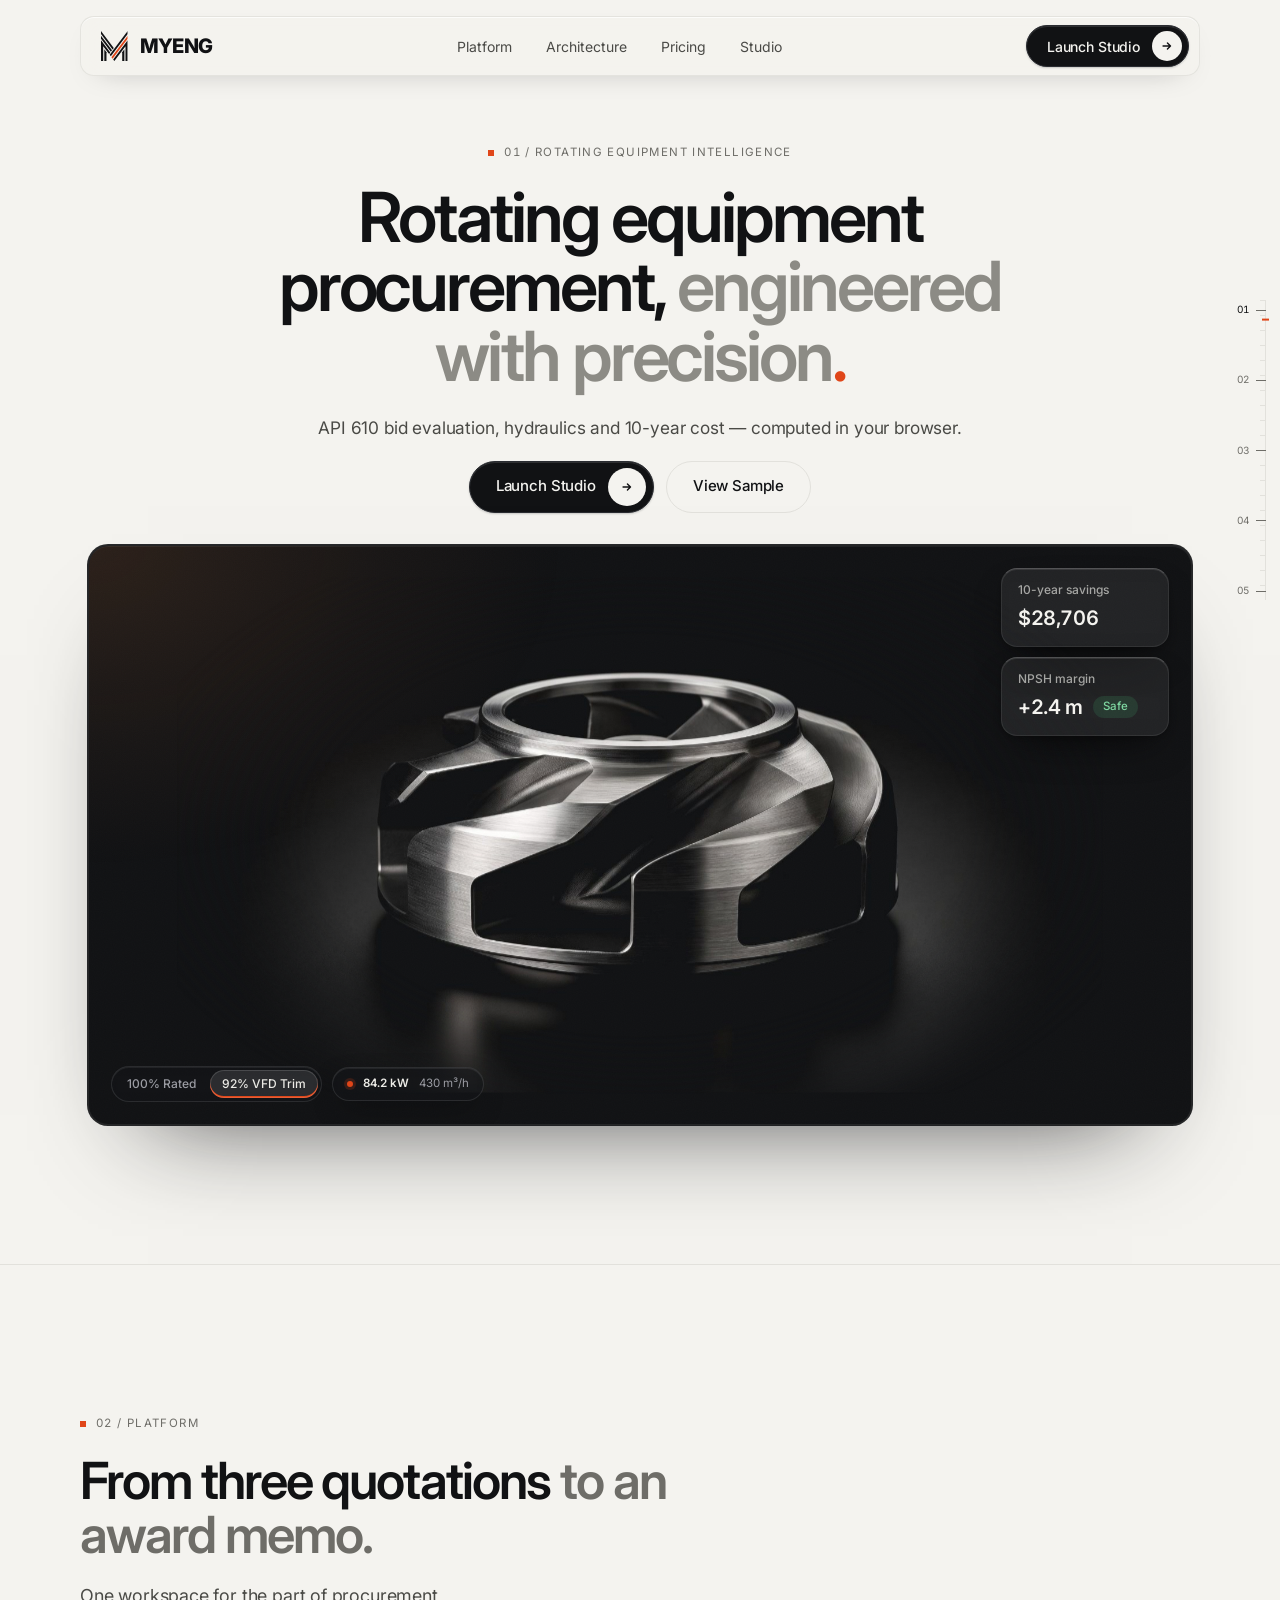
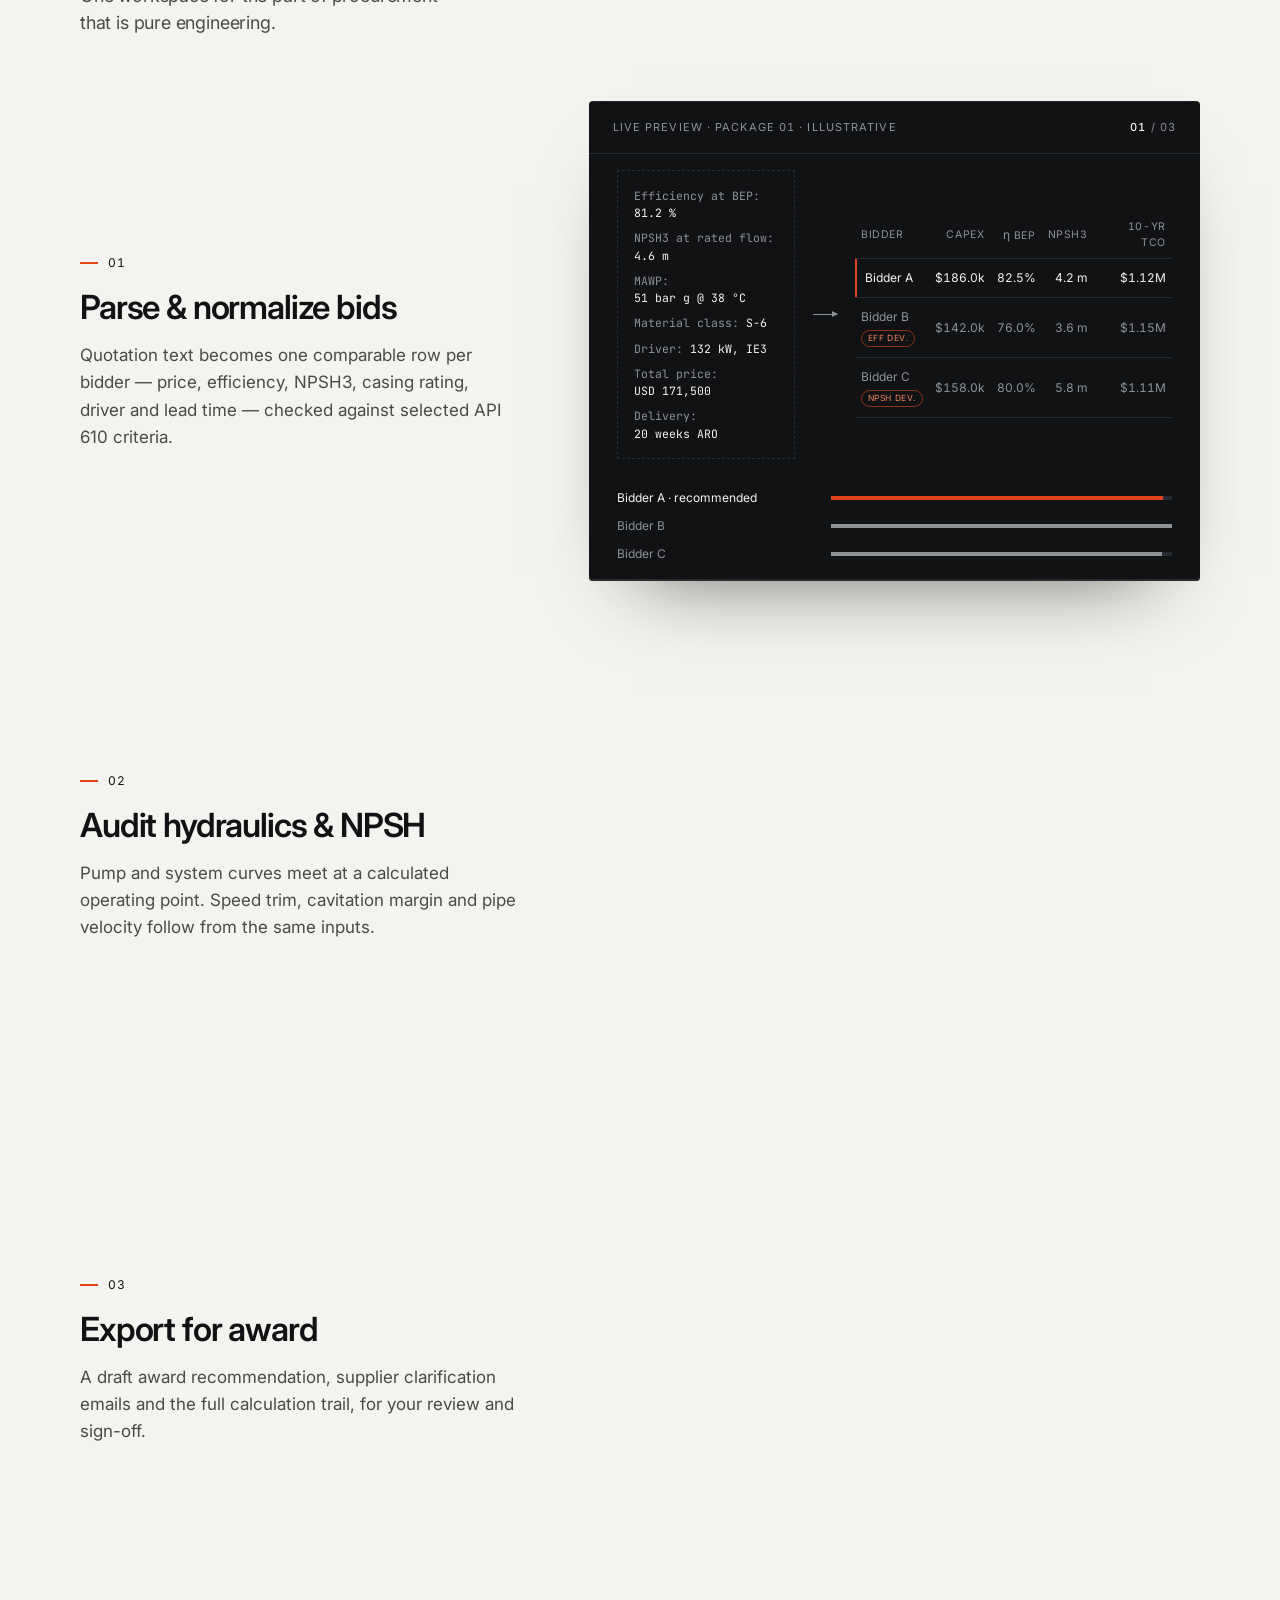
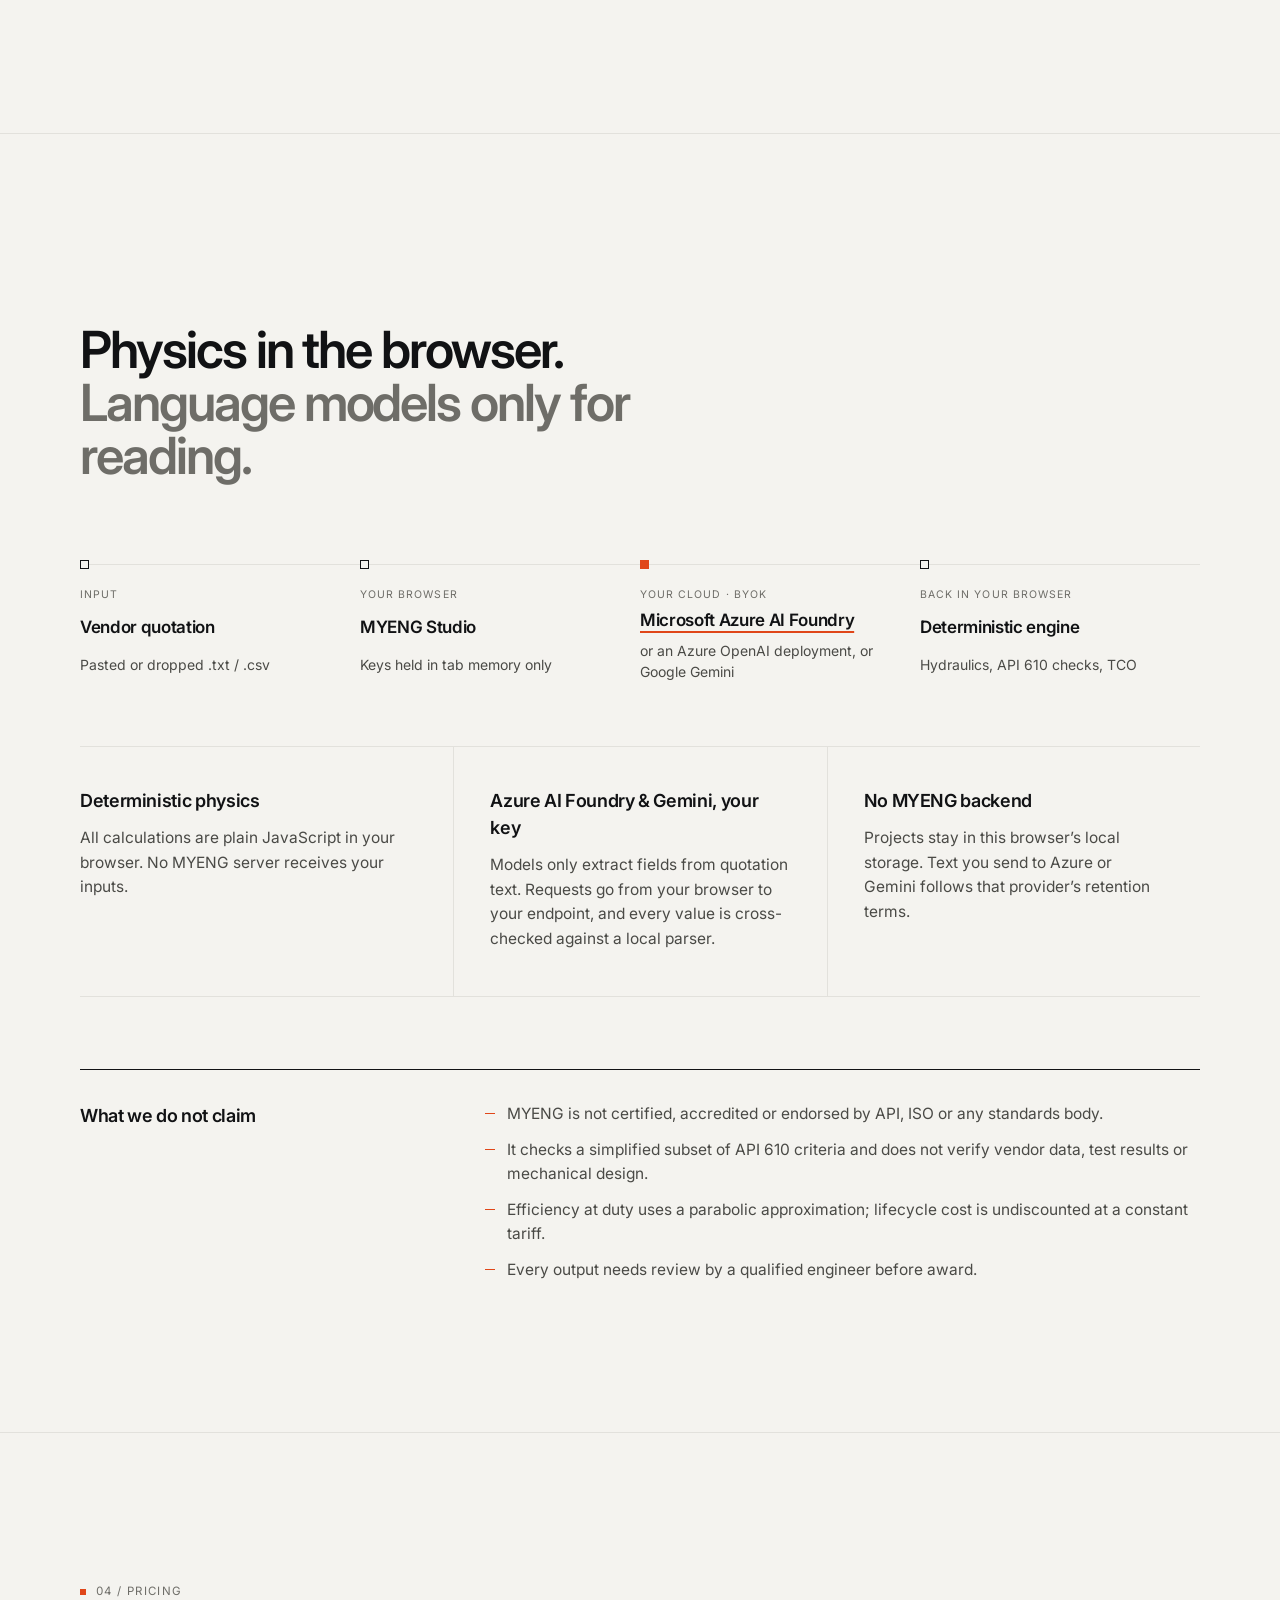
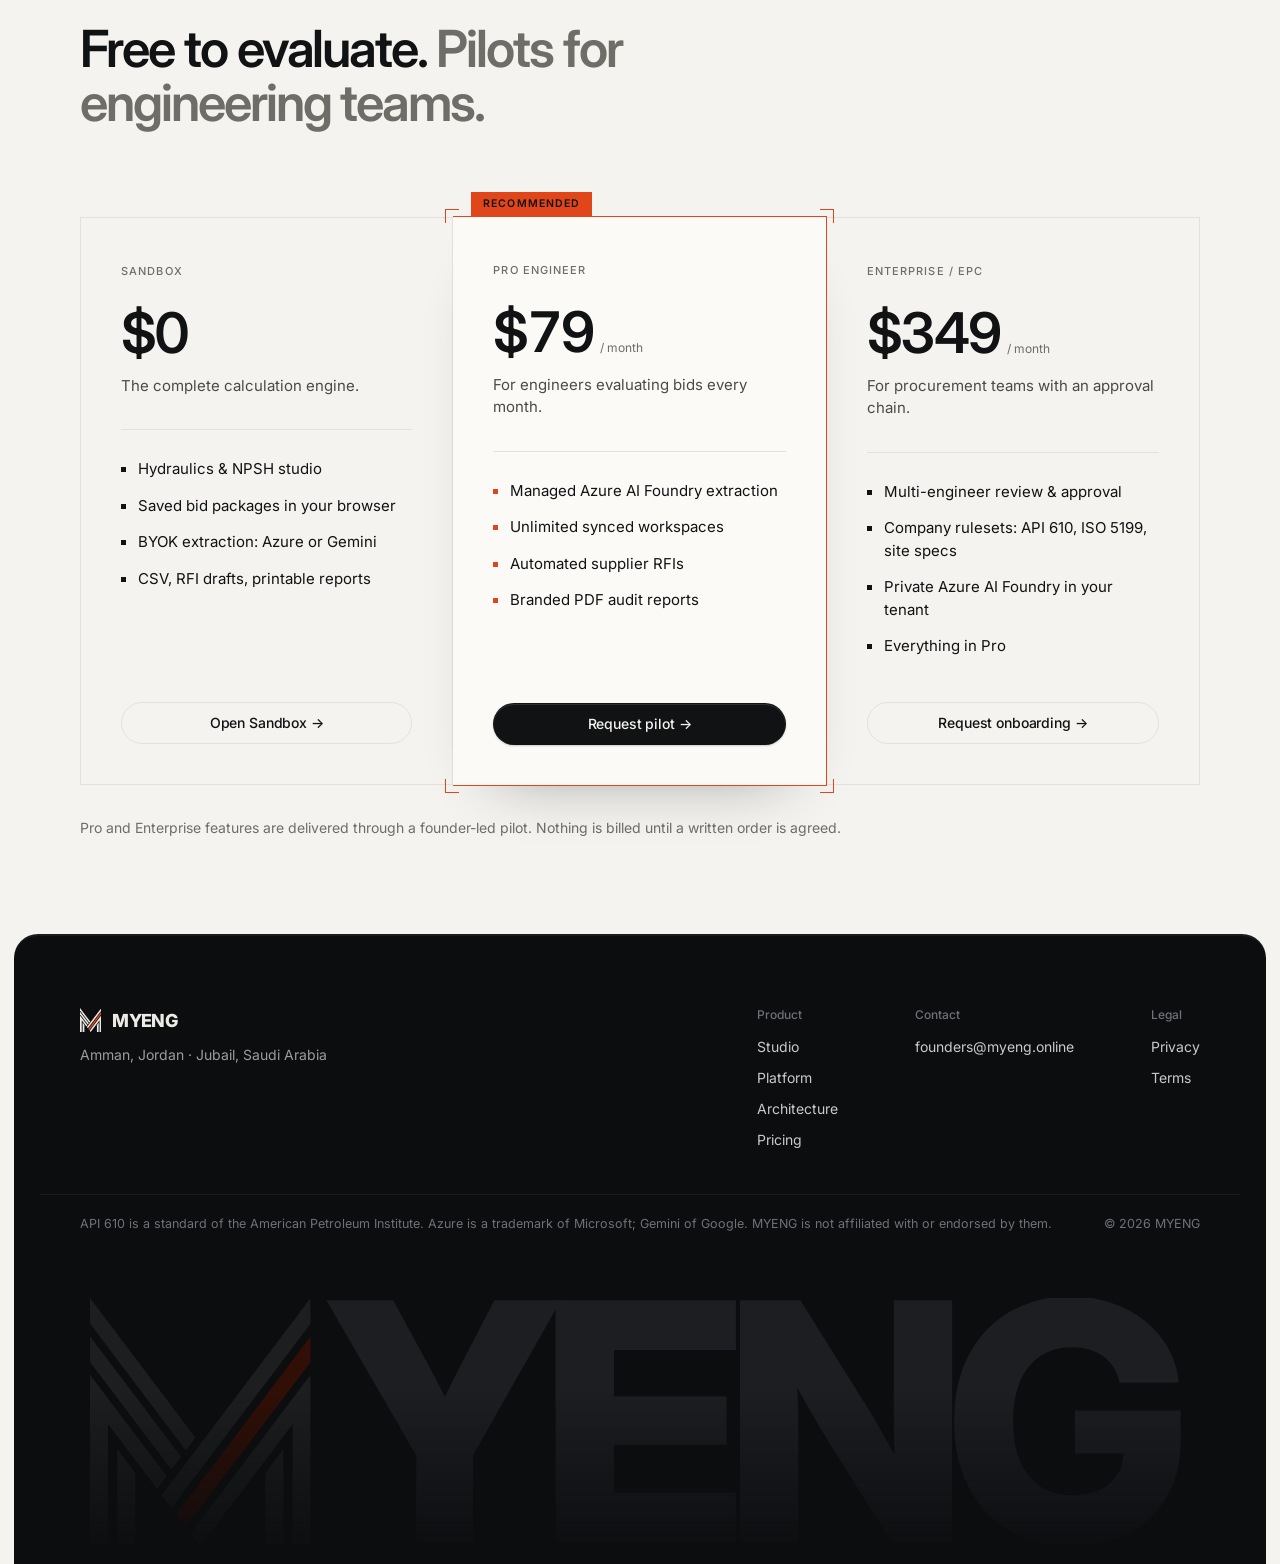
==== commit 7251905a: "Mobile pass: scroll-away Studio header, sticky 44px tabs, exact tab ink Studio (<= 820px) - Header r" ====
--- a/index.html
+++ b/index.html
@@ -255,7 +255,7 @@
      ================================================================= -->
 <section class="app" id="app" aria-label="MYENG Studio" tabindex="-1" inert>
   <header class="app__bar">
-    <button class="app__back" type="button" id="btnBack"><span aria-hidden="true">←</span> Back to site</button>
+    <button class="app__back" type="button" id="btnBack" aria-label="Back to site"><span aria-hidden="true">←</span><span class="hide-sm">Back to site</span></button>
     <a class="app__brand" href="/" data-home aria-label="MYENG — close Studio and return to the top of the site">
       <svg class="brand__mark" aria-hidden="true"><use href="#m-mark"/></svg>
       <span class="brand__word">MYENG</span>
@@ -299,7 +299,7 @@
       <button type="button" data-theme-set="stone" aria-pressed="false" title="Stone theme"><i class="themeseg__sw themeseg__sw--stone" aria-hidden="true"></i>Stone</button>
       <button type="button" data-theme-set="obsidian" aria-pressed="true" title="Obsidian theme"><i class="themeseg__sw themeseg__sw--obsidian" aria-hidden="true"></i>Obsidian</button>
     </div>
-    <button class="pill pill--glass pill--cta" type="button" id="btnAudit">Export Audit Report <span class="pill__badge" aria-hidden="true"><svg viewBox="0 0 16 16"><path d="M3.5 8h8.5M8.5 4.5 12 8l-3.5 3.5" fill="none" stroke="currentColor" stroke-width="1.6" stroke-linecap="round" stroke-linejoin="round"/></svg></span></button>
+    <button class="pill pill--glass pill--cta" type="button" id="btnAudit" aria-label="Export Audit Report"><span>Export<span class="hide-sm"> Audit Report</span></span> <span class="pill__badge" aria-hidden="true"><svg viewBox="0 0 16 16"><path d="M3.5 8h8.5M8.5 4.5 12 8l-3.5 3.5" fill="none" stroke="currentColor" stroke-width="1.6" stroke-linecap="round" stroke-linejoin="round"/></svg></span></button>
   </header>
   <div class="app__body">
       <!-- TAB 1 — TBE -->
@@ -435,7 +435,7 @@
             <div class="chart-card">
               <div class="chart-card__head mono">
                 <span>H–Q · System resistance · Operating point</span>
-                <span class="legend"><i class="key key--v"></i>Pump @ speed <i class="key key--vd"></i>Pump 100% <i class="key key--w"></i>System <i class="key key--g"></i><span class="nt">η</span></span>
+                <span class="legend"><span class="lgi"><i class="key key--v"></i>Pump @ speed</span> <span class="lgi"><i class="key key--vd"></i>Pump 100%</span> <span class="lgi"><i class="key key--w"></i>System</span> <span class="lgi"><i class="key key--g"></i><span class="nt">η</span></span></span>
               </div>
               <div class="chart-host">
                 <svg id="hqChart" class="chart" viewBox="0 0 760 440" role="img" aria-label="Interactive pump head-capacity and system resistance chart"></svg>
--- a/assets/css/myeng.css
+++ b/assets/css/myeng.css
@@ -1757,3 +1757,45 @@
   .tip__b { left: 16px; right: 16px; width: auto; max-width: none; top: 46px; }
   .kpi:nth-last-child(-n+2) .tip__b, .xcard:nth-last-child(-n+2) .tip__b { left: 16px; right: 16px; }
 }
+
+/* =====================================================================
+   REV 13 — mobile: header scrolls away, only the tab bar stays
+   ===================================================================== */
+.legend .lgi { white-space: nowrap; display: inline-block; margin-left: 12px; }
+.legend .lgi:first-child { margin-left: 0; }
+.legend .lgi .key { margin-left: 0; }
+.nw { white-space: nowrap; }
+@media (max-width: 820px) {
+  .hide-sm { display: none; }
+  .app__bar { position: relative; display: grid; grid-template-columns: auto auto minmax(0, 1fr) auto auto; grid-template-rows: 52px auto;
+    align-items: center; column-gap: 10px; row-gap: 0; height: auto; padding: 0 16px 12px; transform: none; }
+  .app__back { grid-column: 1; grid-row: 1; width: 36px; height: 36px; padding: 0; justify-content: center; font-size: 15px; }
+  .app__brand { grid-column: 2; grid-row: 1; margin: 0; }
+  .app__brand .brand__word { display: inline; font-size: 15px; }
+  .app__title { display: none; }
+  .themeseg { grid-column: 4; grid-row: 1; }
+  #btnAudit { grid-column: 5; grid-row: 1; height: 36px; padding-left: 14px; white-space: nowrap; font-size: 13px; }
+  #btnAudit .pill__badge { width: 24px; height: 24px; }
+  .proj { grid-column: 1 / -1; grid-row: 2; width: 100%; order: 0; }
+  .proj__btn { flex: 1 1 auto; }
+  #projName { text-wrap: pretty; }
+  .app > .tabs { position: sticky; top: 0; z-index: 12; display: flex; justify-content: flex-start; gap: 24px; width: 100%; height: 44px; margin: 0;
+    padding: 0 16px; overflow-x: auto; overflow-y: hidden; scrollbar-width: none; align-items: stretch;
+    background: rgba(var(--s-canvas-rgb), .88); -webkit-backdrop-filter: blur(14px) saturate(140%); backdrop-filter: blur(14px) saturate(140%);
+    border-bottom: 1px solid rgba(var(--s-hl), .07); }
+  .app > .tabs::-webkit-scrollbar { display: none; }
+  .app > .tabs button { flex: none; padding: 0; margin: 0; font-size: 13.5px; }
+  .app > .tabs::after { content: ""; flex: 0 0 1px; }   /* keeps 16px of air after the last tab when scrolled */
+  .app > .tabs .tabs__ink { bottom: 0; }
+  .app__body { padding-top: 20px; }
+}
+@media (max-width: 380px) { .app__brand .brand__word { display: none; } }
+
+/* landing: tighter rhythm below the hero frame, calmer footer columns */
+@media (max-width: 640px) {
+  .hero { padding-bottom: 48px; }
+  .hero + .story, #platform { padding-top: 56px; }
+  .foot__cols { display: grid; grid-template-columns: 1fr 1fr; gap: 32px 24px; width: 100%; }
+  .foot__cols .foot__col:nth-child(2) { grid-column: 1 / -1; order: 3; }
+  .foot__col a[href^="mailto"] { overflow-wrap: anywhere; }
+}
